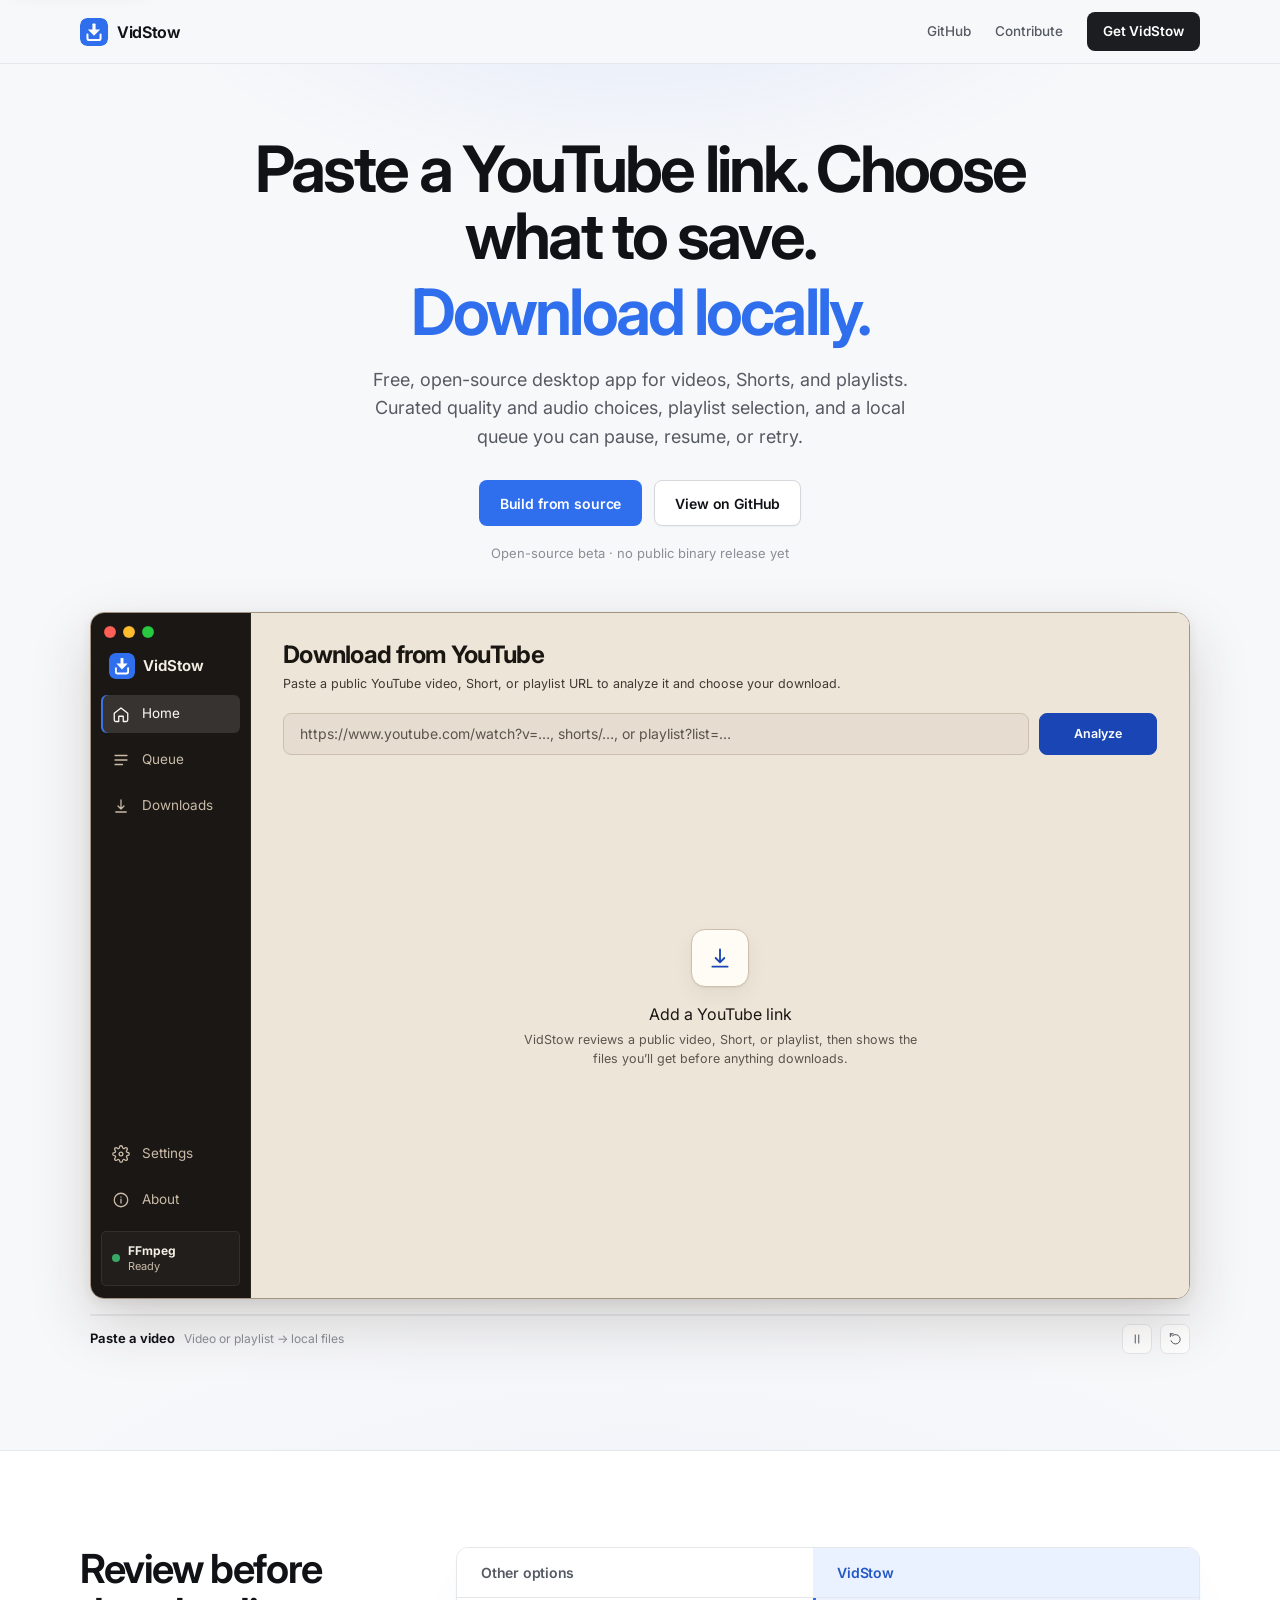
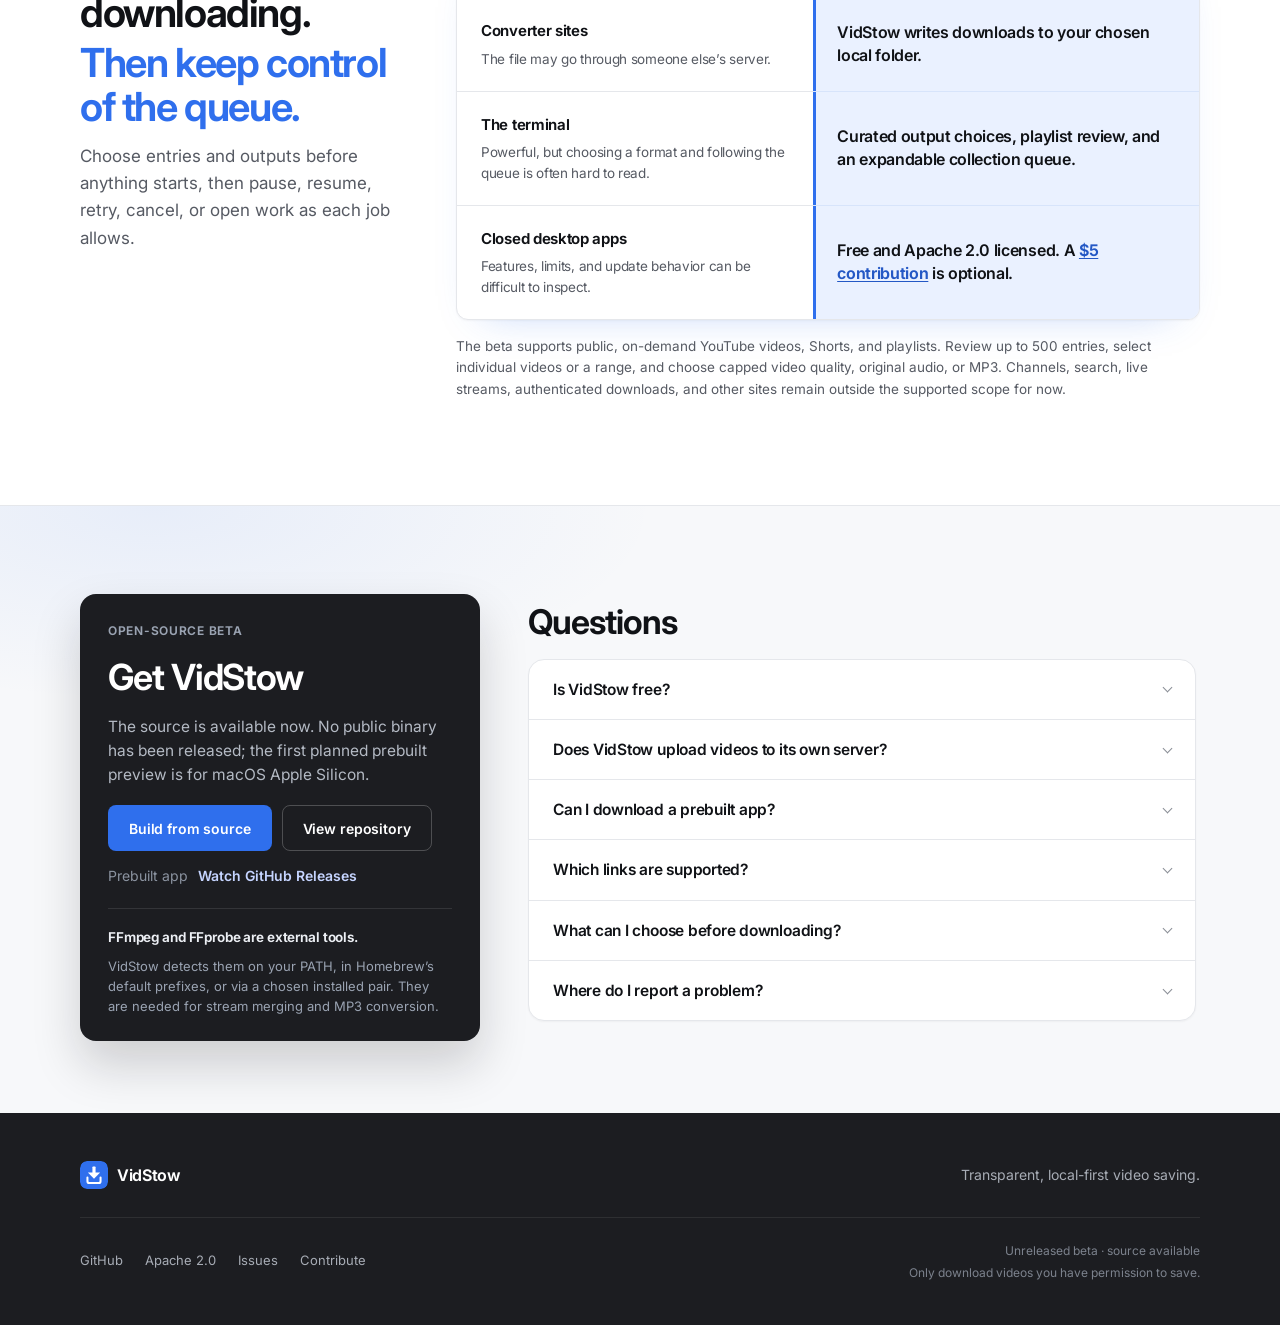
==== index.html @ b2ccb2e2 "Publish the analytics-enabled marketing site. Co-authored-by: Cursor <cursoragent@cursor.com>" ====
<!DOCTYPE html><html lang="en"><head><meta charSet="utf-8"/><meta name="viewport" content="width=device-width, initial-scale=1"/><link rel="stylesheet" href="/_next/static/css/index.CvL66nGC.css" data-rsc-css-href="/_next/static/css/index.CvL66nGC.css" data-precedence="vite-rsc/importer-resources"/><link rel="modulepreload" fetchPriority="low" href="/_next/static/chunks/index-DZHUPZUl.js"/><script src="/_next/static/chunks/rolldown-runtime-C60lm6uB.js" type="module" async=""></script><script src="/_next/static/chunks/framework-BgSIrAUN.js" type="module" async=""></script><link rel="modulepreload" href="/_next/static/chunks/layout-segment-context-B754pUUT.js" crossorigin=""/><link rel="modulepreload" href="/_next/static/chunks/page-Bw0A8w74.js" crossorigin=""/><title>VidStow — Paste a YouTube link. Choose what to save. Download locally.</title><meta name="description" content="Free, open-source desktop app for videos, Shorts, and playlists. Curated quality and audio choices, playlist selection, and a local queue you can pause, resume, or retry."/><meta property="og:title" content="VidStow — Paste a YouTube link. Choose what to save. Download locally."/><meta property="og:description" content="Free, open-source desktop app. Curated quality and audio choices, playlist selection, and a local queue."/><meta property="og:image" content="https://vidstow.github.io/og.png"/><meta property="og:image:width" content="1536"/><meta property="og:image:height" content="1024"/><meta property="og:image:alt" content="VidStow product preview"/><meta name="twitter:card" content="summary_large_image"/><meta name="twitter:title" content="VidStow — Paste a YouTube link. Choose what to save. Download locally."/><meta name="twitter:description" content="Free, open-source desktop app. Curated quality and audio choices, playlist selection, and a local queue."/><meta name="twitter:image" content="https://vidstow.github.io/og.png"/><link rel="shortcut icon" href="/brand-mark.png"/><link rel="icon" href="/brand-mark.svg"/><link rel="apple-touch-icon" href="/apple-touch-icon.png"/><script>Object.assign(((self[Symbol.for("vinext.navigationRuntime")]??={bootstrap:{routeManifest:null},functions:{}}).bootstrap.rsc??={rsc:[]}),{params:{},nav:{"pathname":"/","searchParams":[]}})</script><link rel="modulepreload" href="/_next/static/chunks/index-DZHUPZUl.js" />
</head><body><main id="main-content"><a class="skip-link" href="#main-content">Skip to content</a><nav class="site-nav"><a class="site-brand" href="#top"><svg width="28" height="28" viewBox="0 0 32 32" fill="none" aria-hidden="true"><rect width="32" height="32" rx="8" fill="#2f6fed"></rect><rect x="14.2" y="6.2" width="3.6" height="9.2" rx=".85" fill="#fff"></rect><path d="M16 20.2 9 13h14L16 20.2Z" fill="#fff"></path><path d="M8.5 18.75v4.4A2.1 2.1 0 0 0 10.6 25.25h10.8a2.1 2.1 0 0 0 2.1-2.1v-4.4" stroke="#fff" stroke-width="2.3" stroke-linecap="round"></path></svg><span>VidStow</span></a><div><a href="https://github.com/vidstow/vidstow">GitHub</a><a href="https://github.com/sponsors/tejasa97">Contribute</a><a class="nav-download" href="#get-vidstow">Get VidStow</a></div></nav><section class="hero" id="top"><div class="hero-copy"><h1>Paste a YouTube link. Choose what to save.<em>Download locally.</em></h1><p class="lede">Free, open-source desktop app for videos, Shorts, and playlists. Curated quality and audio choices, playlist selection, and a local queue you can pause, resume, or retry.</p><div class="hero-actions"><a class="button primary" href="https://github.com/vidstow/vidstow#run-locally">Build from source</a><a class="button secondary" href="https://github.com/vidstow/vidstow">View on GitHub</a></div><p class="hero-platforms">Open-source beta · no public binary release yet</p></div><div class="demo-stage"><div class="demo-shell" role="img" aria-label="VidStow video and playlist download workflow"><span class="traffic" aria-hidden="true"><i></i><i></i><i></i></span><div class="demo-app" inert=""><aside class="vs-sidebar"><div class="vs-brand"><span class="vs-brand-mark"><img src="/brand-mark.svg" alt=""/></span><span>VidStow</span></div><nav><ul><li><div class="vs-nav-item is-active"><span class="vs-nav-icon"><svg viewBox="0 0 24 24" aria-hidden="true" fill="none" stroke="currentColor" stroke-width="1.7" stroke-linecap="round" stroke-linejoin="round"><path d="M3 11l9-7 9 7v9a2 2 0 0 1-2 2h-4v-7H9v7H5a2 2 0 0 1-2-2z"></path></svg></span><span class="vs-nav-label">Home</span></div></li><li><div class="vs-nav-item"><span class="vs-nav-icon"><svg viewBox="0 0 24 24" aria-hidden="true" fill="none" stroke="currentColor" stroke-width="1.7" stroke-linecap="round" stroke-linejoin="round"><path d="M4 6h16M4 12h16M4 18h10"></path></svg></span><span class="vs-nav-label">Queue</span></div></li><li><div class="vs-nav-item"><span class="vs-nav-icon"><svg viewBox="0 0 24 24" aria-hidden="true" fill="none" stroke="currentColor" stroke-width="1.7" stroke-linecap="round" stroke-linejoin="round"><path d="M12 4v12m0 0-4-4m4 4 4-4M5 20h14"></path></svg></span><span class="vs-nav-label">Downloads</span></div></li></ul></nav><nav class="vs-utility"><ul><li><div class="vs-nav-item"><span class="vs-nav-icon"><svg viewBox="0 0 24 24" aria-hidden="true" fill="none" stroke="currentColor" stroke-width="1.7" stroke-linecap="round" stroke-linejoin="round"><circle cx="12" cy="12" r="2.5"></circle><path d="M19.4 15a1.7 1.7 0 0 0 .3 1.8l.1.1a2 2 0 1 1-2.8 2.8l-.1-.1a1.7 1.7 0 0 0-1.8-.3 1.7 1.7 0 0 0-1 1.5V21a2 2 0 0 1-4 0v-.1a1.7 1.7 0 0 0-1.1-1.5 1.7 1.7 0 0 0-1.8.3l-.1.1a2 2 0 1 1-2.8-2.8l.1-.1a1.7 1.7 0 0 0 .3-1.8 1.7 1.7 0 0 0-1.5-1H3a2 2 0 0 1 0-4h.1a1.7 1.7 0 0 0 1.5-1.1 1.7 1.7 0 0 0-.3-1.8l-.1-.1a2 2 0 1 1 2.8-2.8l.1.1a1.7 1.7 0 0 0 1.8.3H9a1.7 1.7 0 0 0 1-1.5V3a2 2 0 0 1 4 0v.1a1.7 1.7 0 0 0 1 1.5 1.7 1.7 0 0 0 1.8-.3l.1-.1a2 2 0 1 1 2.8 2.8l-.1.1a1.7 1.7 0 0 0-.3 1.8V9a1.7 1.7 0 0 0 1.5 1H21a2 2 0 0 1 0 4h-.1a1.7 1.7 0 0 0-1.5 1z"></path></svg></span><span class="vs-nav-label">Settings</span></div></li><li><div class="vs-nav-item"><span class="vs-nav-icon"><svg viewBox="0 0 24 24" aria-hidden="true" fill="none" stroke="currentColor" stroke-width="1.7" stroke-linecap="round" stroke-linejoin="round"><circle cx="12" cy="12" r="9"></circle><path d="M12 11v5M12 8h.01"></path></svg></span><span class="vs-nav-label">About</span></div></li></ul></nav><div class="vs-ffmpeg"><i></i><div><strong>FFmpeg</strong><span>Ready</span></div></div></aside><main class="demo-main"><div class="vs-screen is-visible" aria-hidden="false"><section class="vs-home-page"><header class="vs-page-header"><h1>Download from YouTube</h1><p>Paste a public YouTube video, Short, or playlist URL to analyze it and choose your download.</p></header><div class="vs-analyze-bar"><div class="vs-input">https://www.youtube.com/watch?v=…, shorts/…, or playlist?list=…<span class="vs-caret"></span></div><div class="vs-primary">Analyze</div></div><section class="vs-welcome"><div><svg viewBox="0 0 24 24" aria-hidden="true" fill="none" stroke="currentColor" stroke-width="1.7" stroke-linecap="round" stroke-linejoin="round"><path d="M12 4v12m0 0-4-4m4 4 4-4M5 20h14"></path></svg></div><h2>Add a YouTube link</h2><p>VidStow reviews a public video, Short, or playlist, then shows the files you’ll get before anything downloads.</p></section></section></div><div class="vs-screen" aria-hidden="true"><section class="vs-home-page vs-fill"><header class="vs-page-header"><h1>Download from YouTube</h1></header><div class="vs-analyze-bar"><div class="vs-input has-value">https://www.youtube.com/watch?v=aqz-KE-bpKQ<span class="vs-caret"></span></div><div class="vs-primary">Analyze</div></div><section class="vs-workspace vs-workspace-video"><header class="vs-identity"><div class="vs-identity-thumb-wrap"><img class="vs-identity-thumb" src="/demo-big-buck-bunny.jpg" alt=""/><span>10:34</span></div><div class="vs-identity-copy"><strong>Big Buck Bunny 60fps 4K - Official Blender Foundation Short Film</strong><span>Blender</span><small>10:34</small></div><div class="vs-policy"><h2>Choose Download</h2><div class="vs-segment"><b>Video</b><span>Audio</span></div></div></header><div class="vs-plan-list"><div class="vs-plan-row selected"><i></i><div><strong>Best available <em>Recommended</em></strong><small>MP4 · H.264</small></div><span>~180 MB</span></div><div class="vs-plan-row"><i></i><div><strong>Up to 1080p</strong><small>MP4 · H.264</small></div><span>~85 MB</span></div></div><footer class="vs-save-bar"><div class="vs-destination"><span>Save to</span><strong>/Users/Shared/VidStow</strong><small>Best available · MP4 · ~180 MB</small></div><button class="vs-secondary">Change…</button><button class="vs-primary vs-add">Add to Queue</button></footer></section></section></div><div class="vs-screen" aria-hidden="true"><section class="vs-home-page vs-fill"><header class="vs-page-header"><h1>Download from YouTube</h1></header><div class="vs-analyze-bar"><div class="vs-input has-value">https://www.youtube.com/playlist?list=NASA-mission-highlights<span class="vs-caret"></span></div><div class="vs-primary">Analyze</div></div><section class="vs-workspace"><header class="vs-identity"><img class="vs-identity-thumb" src="/demo-nasa-artemis.jpg" alt=""/><div class="vs-identity-copy"><strong>NASA Mission Highlights</strong><span><b>Playlist</b> · NASA · <!-- -->2<!-- --> videos</span><small>2<!-- --> of <!-- -->2<!-- --> selected</small></div><div class="vs-policy"><h2>Format</h2><p class="vs-policy-note">Every selected video uses this format.</p><div class="vs-segment"><b>Video</b><span>Audio</span></div><div class="vs-select">Up to 1080p <span>⌄</span></div></div></header><div class="vs-toolbar"><div class="vs-check-label"><i class="vs-check checked">✓</i>All available</div><button>Clear</button><div class="vs-range"><span>Range</span><i>1</i><span>–</span><i>2</i><button>Apply</button></div><div class="vs-search">Search playlist…</div></div><div class="vs-entry-list"><article class="vs-entry selected"><i class="vs-check checked">✓</i><span class="vs-number">1</span><img src="/demo-nasa-artemis.jpg" alt=""/><strong>Artemis I: Launch to Splashdown Highlights</strong><span class="vs-meta">2:03</span></article><article class="vs-entry selected"><i class="vs-check checked">✓</i><span class="vs-number">2</span><img src="/demo-nasa-webb.jpg" alt=""/><strong>First Images from the James Webb Space Telescope</strong><span class="vs-meta">3:21</span></article></div><footer class="vs-save-bar"><div class="vs-destination"><span>Save to</span><strong>/Users/Shared/VidStow</strong><small>Playlist folder · NASA Mission Highlights</small></div><button class="vs-secondary">Change…</button><button class="vs-primary vs-add">Add <!-- -->2<!-- --> Videos to Queue</button></footer></section></section></div><div class="vs-screen" aria-hidden="true"><section class="vs-queue-page"><header class="vs-queue-header"><div><h1>Queue</h1><p>2 jobs · 2 running</p></div><div class="vs-header-actions"><button>Pause All</button><button disabled="">Clear Completed</button></div></header><div class="vs-occupancy"><strong>2 of 2 active slots</strong><i></i><span>0 waiting</span><i></i><span>0 paused</span><i></i><span>2<!-- --> of 3 processing</span></div><section class="vs-job-section"><h2>Active &amp; queued <span>2</span></h2><div class="vs-job-list"><section class="vs-collection"><div class="vs-parent-row"><button class="vs-toggle">▾</button><img src="/demo-nasa-artemis.jpg" alt=""/><div class="vs-collection-identity"><h3>NASA Mission Highlights</h3><p>NASA · Up to 1080p · 2 videos</p><div class="vs-collection-progress"><div class="vs-track"><span style="width:7%"></span></div><span>7%</span></div></div><div class="vs-collection-actions"><button>Pause</button><button>Cancel</button></div></div><div class="vs-children"><article class="vs-job-row"><img class="vs-job-thumbnail" src="/demo-nasa-artemis.jpg" alt=""/><div class="vs-job-content"><div class="vs-job-topline"><div class="vs-title-block"><h3>Artemis I: Launch to Splashdown Highlights</h3><p>Up to 1080p · MP4</p></div><span class="vs-badge info"><i></i>Downloading</span><div class="vs-job-actions"><button>Pause</button><button>Cancel</button></div></div><div class="vs-job-progress"><div class="vs-track"><span style="width:8%"></span></div><span>8<!-- -->%</span><span>6.8 MB/s · ETA 14s</span></div></div></article><article class="vs-job-row"><img class="vs-job-thumbnail" src="/demo-nasa-webb.jpg" alt=""/><div class="vs-job-content"><div class="vs-job-topline"><div class="vs-title-block"><h3>First Images from the James Webb Space Telescope</h3><p>Up to 1080p · MP4</p></div><span class="vs-badge info"><i></i>Downloading</span><div class="vs-job-actions"><button>Pause</button><button>Cancel</button></div></div><div class="vs-job-progress"><div class="vs-track"><span style="width:5%"></span></div><span>5<!-- -->%</span><span>6.8 MB/s · ETA 14s</span></div></div></article></div></section></div></section><footer class="vs-queue-footer">Jobs are saved automatically.</footer></section></div></main></div></div><div class="demo-controls"><div class="demo-progress" aria-hidden="true"><span style="width:0%"></span></div><p><span>Paste a video</span><small>Video or playlist → local files</small></p><button type="button" aria-label="Pause demo"><svg viewBox="0 0 24 24" aria-hidden="true" fill="none" stroke="currentColor" stroke-width="1.7" stroke-linecap="round" stroke-linejoin="round"><path d="M9 5v14M15 5v14"></path></svg></button><button type="button" aria-label="Replay demo"><svg viewBox="0 0 24 24" aria-hidden="true" fill="none" stroke="currentColor" stroke-width="1.7" stroke-linecap="round" stroke-linejoin="round"><path d="M4 8V3m0 0h5M4 3l3.5 3.5A8 8 0 1 1 5.2 15"></path></svg></button></div></div></section><section class="why" aria-label="Why VidStow"><div class="why-inner"><div class="why-intro"><h2>Review before downloading.<em>Then keep control of the queue.</em></h2><p>Choose entries and outputs before anything starts, then pause, resume, retry, cancel, or open work as each job allows.</p></div><div class="why-panel"><table class="why-table"><caption class="sr-only">How VidStow compares with converter sites, the terminal, and closed desktop apps</caption><thead><tr><th scope="col">Other options</th><th scope="col">VidStow</th></tr></thead><tbody><tr><th scope="row">Converter sites<small>The file may go through someone else’s server.</small></th><td>VidStow writes downloads to your chosen local folder.</td></tr><tr><th scope="row">The terminal<small>Powerful, but choosing a format and following the queue is often hard to read.</small></th><td>Curated output choices, playlist review, and an expandable collection queue.</td></tr><tr><th scope="row">Closed desktop apps<small>Features, limits, and update behavior can be difficult to inspect.</small></th><td>Free and Apache 2.0 licensed. A <a href="https://github.com/sponsors/tejasa97">$5 contribution</a> is optional.</td></tr></tbody></table><p class="why-note">The beta supports public, on-demand YouTube videos, Shorts, and playlists. Review up to 500 entries, select individual videos or a range, and choose capped video quality, original audio, or MP3. Channels, search, live streams, authenticated downloads, and other sites remain outside the supported scope for now.</p></div></div></section><section class="info-section" aria-label="Get VidStow and frequently asked questions"><div class="info-inner"><aside class="get-panel" id="get-vidstow"><p class="get-kicker">Open-source beta</p><h2>Get VidStow</h2><p class="download-lede">The source is available now. No public binary has been released; the first planned prebuilt preview is for macOS Apple Silicon.</p><div class="download-cta"><div class="download-actions"><a class="button primary" href="https://github.com/vidstow/vidstow#run-locally">Build from source</a><a class="button secondary" href="https://github.com/vidstow/vidstow">View repository</a></div><p class="download-also"><span>Prebuilt app</span><a href="https://github.com/vidstow/vidstow/releases">Watch GitHub Releases</a></p></div><p class="ffmpeg-note"><strong>FFmpeg and FFprobe are external tools.</strong> VidStow detects them on your PATH, in Homebrew’s default prefixes, or via a chosen installed pair. They are needed for stream merging and MP3 conversion.</p></aside><section class="faq"><h2>Questions</h2><div class="faq-list"><details><summary>Is VidStow free?</summary><p>Yes. The full app is free and Apache 2.0 licensed. An optional<!-- --> <a href="https://github.com/sponsors/tejasa97">$5 contribution</a> supports signing, testing, and continued development; it does not unlock features.</p></details><details><summary>Does VidStow upload videos to its own server?</summary><p>No. There is no VidStow conversion or storage service. The desktop app works locally while contacting the services needed for the download.</p></details><details><summary>Can I download a prebuilt app?</summary><p>Not yet. There is no public VidStow release today. You can <a href="https://github.com/vidstow/vidstow#run-locally">build the beta from source</a> or watch <a href="https://github.com/vidstow/vidstow/releases">GitHub Releases</a>; the first planned package targets macOS Apple Silicon.</p></details><details><summary>Which links are supported?</summary><p>The beta supports public, on-demand YouTube video, Short, and playlist URLs. For now, it does not expose channels, search, live streams, authenticated media, or other sites.</p></details><details><summary>What can I choose before downloading?</summary><p>For one video or Short, VidStow shows the available curated video and audio outputs. For a playlist, you can select available entries, apply a position range, search the list, and choose a shared video-quality cap or audio policy before adding the collection.</p></details><details><summary>Where do I report a problem?</summary><p>Use <a href="https://github.com/vidstow/vidstow/issues">GitHub Issues</a> and include the privacy-safe diagnostics from VidStow Settings when relevant.</p></details></div></section></div></section><footer><div class="footer-top"><a class="site-brand" href="#top"><svg width="28" height="28" viewBox="0 0 32 32" fill="none" aria-hidden="true"><rect width="32" height="32" rx="8" fill="#2f6fed"></rect><rect x="14.2" y="6.2" width="3.6" height="9.2" rx=".85" fill="#fff"></rect><path d="M16 20.2 9 13h14L16 20.2Z" fill="#fff"></path><path d="M8.5 18.75v4.4A2.1 2.1 0 0 0 10.6 25.25h10.8a2.1 2.1 0 0 0 2.1-2.1v-4.4" stroke="#fff" stroke-width="2.3" stroke-linecap="round"></path></svg><span>VidStow</span></a><p>Transparent, local-first video saving.</p></div><div class="footer-bottom"><nav><a href="https://github.com/vidstow/vidstow">GitHub</a><a href="https://github.com/vidstow/vidstow/blob/main/LICENSE">Apache 2.0</a><a href="https://github.com/vidstow/vidstow/issues">Issues</a><a href="https://github.com/sponsors/tejasa97">Contribute</a></nav><div class="footer-meta"><span class="footer-status">Unreleased beta · source available</span><p class="footer-note">Only download videos you have permission to save.</p></div></div></footer></main><script type="module" src="https://static.cloudflareinsights.com/beacon.min.js" data-cf-beacon="{&quot;token&quot;:&quot;eeed72c71acc4dbf9d6d6ca7156ed54f&quot;}"></script><script type="module" src="/_next/static/chunks/index-DZHUPZUl.js" id="_R_" async=""></script><script>((self[Symbol.for("vinext.navigationRuntime")]??={bootstrap:{routeManifest:null},functions:{}}).bootstrap.rsc??={rsc:[]}).rsc.push("2:I[\"8c0f216c4604\",[],\"Children\",1]\n")</script><script>((self[Symbol.for("vinext.navigationRuntime")]??={bootstrap:{routeManifest:null},functions:{}}).bootstrap.rsc??={rsc:[]}).rsc.push("3:I[\"593f344dc510\",[],\"GlobalErrorBoundary\",1]\n")</script><script>((self[Symbol.for("vinext.navigationRuntime")]??={bootstrap:{routeManifest:null},functions:{}}).bootstrap.rsc??={rsc:[]}).rsc.push("4:I[\"0b874ad30386\",[],\"default\",1]\n")</script><script>((self[Symbol.for("vinext.navigationRuntime")]??={bootstrap:{routeManifest:null},functions:{}}).bootstrap.rsc??={rsc:[]}).rsc.push("5:I[\"593f344dc510\",[],\"ErrorBoundary\",1]\n")</script><script>((self[Symbol.for("vinext.navigationRuntime")]??={bootstrap:{routeManifest:null},functions:{}}).bootstrap.rsc??={rsc:[]}).rsc.push("6:I[\"15c18cfaeeff\",[],\"LayoutSegmentProvider\",1]\n")</script><script>((self[Symbol.for("vinext.navigationRuntime")]??={bootstrap:{routeManifest:null},functions:{}}).bootstrap.rsc??={rsc:[]}).rsc.push("7:I[\"8c0f216c4604\",[],\"Slot\",1]\n")</script><script>((self[Symbol.for("vinext.navigationRuntime")]??={bootstrap:{routeManifest:null},functions:{}}).bootstrap.rsc??={rsc:[]}).rsc.push("8:I[\"9276801271d6\",[],\"AppRouterScrollTarget\",1]\n")</script><script>((self[Symbol.for("vinext.navigationRuntime")]??={bootstrap:{routeManifest:null},functions:{}}).bootstrap.rsc??={rsc:[]}).rsc.push("9:I[\"593f344dc510\",[],\"RedirectBoundary\",1]\n")</script><script>((self[Symbol.for("vinext.navigationRuntime")]??={bootstrap:{routeManifest:null},functions:{}}).bootstrap.rsc??={rsc:[]}).rsc.push(":HL[\"/_next/static/css/index.CvL66nGC.css\",\"style\"     ]\n")</script><script>((self[Symbol.for("vinext.navigationRuntime")]??={bootstrap:{routeManifest:null},functions:{}}).bootstrap.rsc??={rsc:[]}).rsc.push("0:{\"__route\":\"route:/\",\"__interceptionContext\":null,\"__layoutIds\":[\"layout:/\"],\"__rootLayout\":\"/\",\"__sourcePage\":\"/page\",\"page:/\":\"$L1\",\"layout:/\":[[[[\"$\",\"link\",\"css:/_next/static/css/index.CvL66nGC.css\",{\"rel\":\"stylesheet\",\"precedence\":\"vite-rsc/importer-resources\",\"href\":\"/_next/static/css/index.CvL66nGC.css\",\"data-rsc-css-href\":\"/_next/static/css/index.CvL66nGC.css\"}],\"$undefined\"],[\"$\",\"html\",null,{\"lang\":\"en\",\"children\":[\"$\",\"body\",null,{\"children\":[[\"$\",\"$L2\",null,{}],[\"$\",\"script\",null,{\"type\":\"module\",\"src\":\"https://static.cloudflareinsights.com/beacon.min.js\",\"data-cf-beacon\":\"{\\\"token\\\":\\\"eeed72c71acc4dbf9d6d6ca7156ed54f\\\"}\"}]]}]}]],null],\"route:/\":[[[\"$\",\"meta\",null,{\"charSet\":\"utf-8\"}],[[\"$\",\"title\",\"0\",{\"children\":\"VidStow — Paste a YouTube link. Choose what to save. Download locally.\"}],[\"$\",\"meta\",\"1\",{\"name\":\"description\",\"content\":\"Free, open-source desktop app for videos, Shorts, and playlists. Curated quality and audio choices, playlist selection, and a local queue you can pause, resume, or retry.\"}],[\"$\",\"meta\",\"2\",{\"property\":\"og:title\",\"content\":\"VidStow — Paste a YouTube link. Choose what to save. Download locally.\"}],[\"$\",\"meta\",\"3\",{\"property\":\"og:description\",\"content\":\"Free, open-source desktop app. Curated quality and audio choices, playlist selection, and a local queue.\"}],[\"$\",\"meta\",\"4\",{\"property\":\"og:image\",\"content\":\"https://vidstow.github.io/og.png\"}],[\"$\",\"meta\",\"5\",{\"property\":\"og:image:width\",\"content\":\"1536\"}],[\"$\",\"meta\",\"6\",{\"property\":\"og:image:height\",\"content\":\"1024\"}],[\"$\",\"meta\",\"7\",{\"property\":\"og:image:alt\",\"content\":\"VidStow product preview\"}],[\"$\",\"meta\",\"8\",{\"name\":\"twitter:card\",\"content\":\"summary_large_image\"}],[\"$\",\"meta\",\"9\",{\"name\":\"twitter:title\",\"content\":\"VidStow — Paste a YouTube link. Choose what to save. Download locally.\"}],[\"$\",\"meta\",\"10\",{\"name\":\"twitter:description\",\"content\":\"Free, open-source desktop app. Curated quality and audio choices, playlist selection, and a local queue.\"}],[\"$\",\"meta\",\"11\",{\"name\":\"twitter:image\",\"content\":\"https://vidstow.github.io/og.png\"}],[\"$\",\"link\",\"12\",{\"rel\":\"shortcut icon\",\"href\":\"/brand-mark.png\"}],[\"$\",\"link\",\"13\",{\"rel\":\"icon\",\"href\":\"/brand-mark.svg\"}],[\"$\",\"link\",\"14\",{\"rel\":\"apple-touch-icon\",\"href\":\"/apple-touch-icon.png\"}]],[[\"$\",\"meta\",\"0\",{\"name\":\"viewport\",\"content\":\"width=device-width, initial-scale=1\"}]]],[\"$\",\"$L3\",null,{\"fallback\":\"$4\",\"children\":[\"$\",\"$L5\",null,{\"fallback\":\"$4\",\"children\":[\"$\",\"$L6\",null,{\"providerId\":\"layout:/\",\"segmentMap\":{\"children\":[]},\"children\":[\"$\",\"$L7\",null,{\"id\":\"layout:/\",\"parallelSlots\":\"$undefined\",\"children\":[\"$\",\"$L8\",null,{\"children\":[\"$\",\"$L9\",null,{\"children\":[[\"$\",\"$L6\",null,{\"providerId\":\"page:/\",\"segmentMap\":{\"children\":[\"__PAGE__\"]},\"children\":[\"$\",\"$L7\",null,{\"id\":\"page:/\"}]}],null]}]}]}]}]}]}],null,null],\"__layoutFlags\":{\"layout:/\":\"s\"},\"__artifactCompatibility\":{\"schemaVersion\":1,\"graphVersion\":\"app-route-graph:1177fd80f83fa7b0\",\"deploymentVersion\":\"0ab1349c-3227-45a0-b9f2-fe1692647b29\",\"appElementsSchemaVersion\":1,\"rscPayloadSchemaVersion\":1,\"rootBoundaryId\":\"/\",\"renderEpoch\":null},\"__renderObservation\":{\"schemaVersion\":1,\"output\":{\"kind\":\"app-rsc\",\"mountedSlotsFingerprint\":null,\"renderEpoch\":null,\"rootBoundaryId\":\"/\",\"routeId\":\"route:/\"},\"completeness\":\"partial\",\"boundaryOutcome\":{\"kind\":\"unknown\"},\"requestApis\":[{\"kind\":\"connection\",\"status\":\"unknown\"},{\"kind\":\"cookies\",\"status\":\"unknown\"},{\"kind\":\"draftMode\",\"status\":\"unknown\"},{\"kind\":\"headers\",\"status\":\"unknown\"},{\"kind\":\"params\",\"status\":\"unknown\"},{\"kind\":\"searchParams\",\"status\":\"unknown\"}],\"dynamicFetches\":[],\"cacheTags\":[\"/\",\"_N_T_/\",\"_N_T_/index\",\"_N_T_/layout\",\"_N_T_/page\"],\"pathTags\":[\"/\"],\"cacheability\":\"unknown\",\"downgrade\":{\"target\":\"freshRender\",\"reasons\":[{\"code\":\"CP_DOWNGRADE_CACHEABILITY_UNKNOWN\",\"target\":\"freshRender\"},{\"code\":\"CP_DOWNGRADE_INCOMPLETE_OBSERVATION\",\"completeness\":\"partial\",\"target\":\"freshRender\"},{\"code\":\"CP_DOWNGRADE_UNKNOWN_REQUEST_API\",\"requestApi\":\"connection\",\"target\":\"freshRender\"},{\"code\":\"CP_DOWNGRADE_UNKNOWN_REQUEST_API\",\"requestApi\":\"cookies\",\"target\":\"freshRender\"},{\"code\":\"CP_DOWNGRADE_UNKNOWN_REQUEST_API\",\"requestApi\":\"draftMode\",\"target\":\"freshRender\"},{\"code\":\"CP_DOWNGRADE_UNKNOWN_REQUEST_API\",\"requestApi\":\"headers\",\"target\":\"freshRender\"},{\"code\":\"CP_DOWNGRADE_UNKNOWN_REQUEST_API\",\"requestApi\":\"params\",\"target\":\"freshRender\"},{\"code\":\"CP_DOWNGRADE_UNKNOWN_REQUEST_API\",\"requestApi\":\"searchParams\",\"target\":\"freshRender\"}],\"fallback\":{\"kind\":\"breakerFallback\",\"code\":\"CP_PRIVATE_DYNAMIC_DOWNGRADE\",\"mode\":\"renderFresh\",\"scope\":\"affectedOutput\",\"fields\":{\"reasonCodes\":[\"CP_DOWNGRADE_CACHEABILITY_UNKNOWN\",\"CP_DOWNGRADE_INCOMPLETE_OBSERVATION\",\"CP_DOWNGRADE_UNKNOWN_REQUEST_API\",\"CP_DOWNGRADE_UNKNOWN_REQUEST_API\",\"CP_DOWNGRADE_UNKNOWN_REQUEST_API\",\"CP_DOWNGRADE_UNKNOWN_REQUEST_API\",\"CP_DOWNGRADE_UNKNOWN_REQUEST_API\",\"CP_DOWNGRADE_UNKNOWN_REQUEST_API\"],\"target\":\"freshRender\"}},\"isPublicCacheCandidate\":false}}}\n")</script><script>((self[Symbol.for("vinext.navigationRuntime")]??={bootstrap:{routeManifest:null},functions:{}}).bootstrap.rsc??={rsc:[]}).rsc.push("a:I[\"6efdf509a785\",[],\"default\",1]\n")</script><script>((self[Symbol.for("vinext.navigationRuntime")]??={bootstrap:{routeManifest:null},functions:{}}).bootstrap.rsc??={rsc:[]}).rsc.push("1:[\"$\",\"$La\",null,{\"params\":\"$@b\",\"searchParams\":\"$@c\"}]\n")</script><script>((self[Symbol.for("vinext.navigationRuntime")]??={bootstrap:{routeManifest:null},functions:{}}).bootstrap.rsc??={rsc:[]}).rsc.push("b:{}\n")</script><script>((self[Symbol.for("vinext.navigationRuntime")]??={bootstrap:{routeManifest:null},functions:{}}).bootstrap.rsc??={rsc:[]}).rsc.push("c:{}\n")</script><script>Object.assign(((self[Symbol.for("vinext.navigationRuntime")]??={bootstrap:{routeManifest:null},functions:{}}).bootstrap.rsc??={rsc:[]}),{"initialCacheKind":"dynamic"});((self[Symbol.for("vinext.navigationRuntime")]??={bootstrap:{routeManifest:null},functions:{}}).bootstrap.rsc??={rsc:[]}).done=true</script></body></html>
---- _next/static/css/index.CvL66nGC.css ----
@import "https://fonts.googleapis.com/css2?family=Inter:wght@400..800&display=swap";@layer theme{:root,:host{--font-sans:ui-sans-serif, system-ui, sans-serif, "Apple Color Emoji", "Segoe UI Emoji", "Segoe UI Symbol", "Noto Color Emoji";--font-mono:ui-monospace, SFMono-Regular, Menlo, Monaco, Consolas, "Liberation Mono", "Courier New", monospace;--spacing:.25rem;--default-font-family:var(--font-sans);--default-mono-font-family:var(--font-mono)}}@layer base{*,:after,:before{box-sizing:border-box;border:0 solid;margin:0;padding:0}::backdrop{box-sizing:border-box;border:0 solid;margin:0;padding:0}::file-selector-button{box-sizing:border-box;border:0 solid;margin:0;padding:0}html,:host{-webkit-text-size-adjust:100%;tab-size:4;line-height:1.5;font-family:var(--default-font-family,ui-sans-serif, system-ui, sans-serif, "Apple Color Emoji", "Segoe UI Emoji", "Segoe UI Symbol", "Noto Color Emoji");font-feature-settings:var(--default-font-feature-settings,normal);font-variation-settings:var(--default-font-variation-settings,normal);-webkit-tap-highlight-color:transparent}hr{height:0;color:inherit;border-top-width:1px}abbr:where([title]){-webkit-text-decoration:underline dotted;text-decoration:underline dotted}h1,h2,h3,h4,h5,h6{font-size:inherit;font-weight:inherit}a{color:inherit;-webkit-text-decoration:inherit;-webkit-text-decoration:inherit;-webkit-text-decoration:inherit;-webkit-text-decoration:inherit;text-decoration:inherit}b,strong{font-weight:bolder}code,kbd,samp,pre{font-family:var(--default-mono-font-family,ui-monospace, SFMono-Regular, Menlo, Monaco, Consolas, "Liberation Mono", "Courier New", monospace);font-feature-settings:var(--default-mono-font-feature-settings,normal);font-variation-settings:var(--default-mono-font-variation-settings,normal);font-size:1em}small{font-size:80%}sub,sup{vertical-align:baseline;font-size:75%;line-height:0;position:relative}sub{bottom:-.25em}sup{top:-.5em}table{text-indent:0;border-color:inherit;border-collapse:collapse}:-moz-focusring{outline:auto}progress{vertical-align:baseline}summary{display:list-item}ol,ul,menu{list-style:none}img,svg,video,canvas,audio,iframe,embed,object{vertical-align:middle;display:block}img,video{max-width:100%;height:auto}button,input,select,optgroup,textarea{font:inherit;font-feature-settings:inherit;font-variation-settings:inherit;letter-spacing:inherit;color:inherit;opacity:1;background-color:#0000;border-radius:0}::file-selector-button{font:inherit;font-feature-settings:inherit;font-variation-settings:inherit;letter-spacing:inherit;color:inherit;opacity:1;background-color:#0000;border-radius:0}:where(select:is([multiple],[size])) optgroup{font-weight:bolder}:where(select:is([multiple],[size])) optgroup option{padding-inline-start:20px}::file-selector-button{margin-inline-end:4px}::placeholder{opacity:1}@supports (not ((-webkit-appearance:-apple-pay-button))) or (contain-intrinsic-size:1px){::placeholder{color:currentColor}@supports (color:color-mix(in lab, red, red)){::placeholder{color:color-mix(in oklab, currentcolor 50%, transparent)}}}textarea{resize:vertical}::-webkit-search-decoration{-webkit-appearance:none}::-webkit-date-and-time-value{min-height:1lh;text-align:inherit}::-webkit-datetime-edit{display:inline-flex}::-webkit-datetime-edit-fields-wrapper{padding:0}::-webkit-datetime-edit{padding-block:0}::-webkit-datetime-edit-year-field{padding-block:0}::-webkit-datetime-edit-month-field{padding-block:0}::-webkit-datetime-edit-day-field{padding-block:0}::-webkit-datetime-edit-hour-field{padding-block:0}::-webkit-datetime-edit-minute-field{padding-block:0}::-webkit-datetime-edit-second-field{padding-block:0}::-webkit-datetime-edit-millisecond-field{padding-block:0}::-webkit-datetime-edit-meridiem-field{padding-block:0}::-webkit-calendar-picker-indicator{line-height:1}:-moz-ui-invalid{box-shadow:none}button,input:where([type=button],[type=reset],[type=submit]){-webkit-appearance:button;appearance:button}::file-selector-button{-webkit-appearance:button;appearance:button}::-webkit-inner-spin-button{height:auto}::-webkit-outer-spin-button{height:auto}[hidden]:where(:not([hidden=until-found])){display:none!important}}@layer components;@layer utilities{.sr-only{clip-path:inset(50%);white-space:nowrap;border-width:0;width:1px;height:1px;margin:-1px;padding:0;position:absolute;overflow:hidden}.static{position:static}.start{inset-inline-start:var(--spacing)}.table{display:table}.rounded{border-radius:.25rem}}:root{--ink:#101216;--muted:#565a63;--quiet:#8a8e96;--line:#e5e7eb;--line-strong:#d6d7db;--line-subtle:#eceef1;--page:#f7f8fa;--surface:#fff;--surface-2:#f2f3f6;--paper:#f6f7f9;--accent:#2f6fed;--accent-hover:#2458c5;--accent-soft:#eaf1ff;--accent-soft-strong:#dce8ff;--dark:#1c1d21;--dark-2:#141518;--green:#1e8e4c;--danger:#d6453d;--warning:#b07607;--blue:#2f6fed;--blue-dark:#2458c5;--blue-soft:#eaf1ff;--sidebar:#1c1d21;--font-sans:"Inter", -apple-system, BlinkMacSystemFont, "Segoe UI", system-ui, sans-serif}*{box-sizing:border-box}html{scroll-behavior:smooth}body{background:var(--page);color:var(--ink);font-family:var(--font-sans);-webkit-font-smoothing:antialiased;text-rendering:optimizelegibility;margin:0}a{color:inherit;text-decoration:none}button{font:inherit}main{overflow:clip}::selection{background:var(--accent-soft-strong)}:focus-visible{outline:2px solid var(--accent);outline-offset:2px}.skip-link{z-index:1000;color:#111;background:#fff;border-radius:8px;padding:9px 12px;position:fixed;top:10px;left:12px;transform:translateY(-160%);box-shadow:0 4px 20px #10121629}.skip-link:focus{transform:none}.sr-only{clip:rect(0, 0, 0, 0);white-space:nowrap;border:0;width:1px;height:1px;margin:-1px;padding:0;position:absolute;overflow:hidden}.button{letter-spacing:-.01em;border:1px solid #0000;border-radius:8px;justify-content:center;align-items:center;gap:8px;min-height:46px;padding:0 20px;font-size:14px;font-weight:600;transition:background .15s,border-color .15s,color .15s,box-shadow .15s,transform 80ms;display:inline-flex}.button:active{transform:translateY(1px)}.button.primary{background:var(--accent);color:#fff}.button.primary:hover{background:var(--accent-hover);box-shadow:0 6px 18px #2f6fed47}.button.secondary{background:var(--surface);color:var(--ink);border-color:var(--line-strong);box-shadow:0 1px 2px #1012160a}.button.secondary:hover{border-color:var(--quiet);box-shadow:0 2px 8px #10121614}.site-nav{z-index:50;-webkit-backdrop-filter:blur(12px);border-bottom:1px solid var(--line);background:#f7f8fad6;justify-content:space-between;align-items:center;height:64px;padding:0 max(24px,50vw - 560px);display:flex;position:sticky;top:0}.site-nav>div{color:var(--muted);align-items:center;gap:24px;font-size:13.5px;font-weight:500;display:flex}.site-nav>div>a:not(.nav-download):hover{color:var(--ink)}.site-brand{letter-spacing:-.02em;align-items:center;gap:9px;font-size:16px;font-weight:650;display:flex}.site-brand svg{border-radius:7px;flex-shrink:0;display:block}.nav-download{background:var(--dark);color:#fff;border-radius:8px;padding:9px 16px;font-weight:600;transition:background .15s}.nav-download:hover{background:var(--dark-2)}.hero{text-align:center;padding:72px 24px 96px;position:relative}.hero:before{content:"";z-index:-1;pointer-events:none;background:radial-gradient(720px 360px at 50% -120px,#2f6fed1a,#0000 70%),radial-gradient(1000px 520px at 50% 115%,#2f6fed0d,#0000 72%);position:absolute;inset:0}.hero-copy{max-width:780px;margin:0 auto 48px}h1{letter-spacing:-.045em;margin:0;font-size:clamp(40px,6vw,64px);font-weight:650;line-height:1.04}h1 em{color:var(--accent);margin-top:10px;font-style:normal;display:block}.lede{max-width:560px;color:var(--muted);margin:20px auto 0;font-size:18px;line-height:1.6}.hero-actions{flex-wrap:wrap;justify-content:center;gap:12px;margin-top:28px;display:flex}.hero-platforms{color:var(--quiet);margin:18px 0 0;font-size:13px}.demo-stage{max-width:1100px;margin:auto}.demo-shell{aspect-ratio:1.6;--vs-bg:#ede6d8;--vs-base:#fffbf5;--vs-raised:#fffbf5;--vs-sunken:#e6ddd0;--vs-subtle:#f4eee4;--vs-sidebar:#1a1714;--vs-hover:#e8dfd1;--vs-active:#ddd3c4;--vs-border:#cdbfae;--vs-border-subtle:#e2d8c9;--vs-border-strong:#a39482;--vs-ink:#1a1612;--vs-secondary:#3f3933;--vs-muted:#5c544c;--vs-blue:#2157d6;--vs-blue-dark:#1a46b5;--vs-blue-soft:#2157d61f;--vs-green:#1b7a42;color:var(--vs-ink);text-align:left;background:#ede6d8;border:1px solid #a39482;border-radius:14px;font-family:Inter,SF Pro Text,-apple-system,BlinkMacSystemFont,Segoe UI,system-ui,sans-serif;font-size:14px;line-height:1.45;position:relative;overflow:hidden;box-shadow:0 24px 60px #3024142e,0 4px 12px #30241414}.traffic{z-index:10;gap:7px;display:flex;position:absolute;top:13px;left:13px}.traffic i{background:#ff5f57;border-radius:50%;width:12px;height:12px;box-shadow:inset 0 0 0 .5px #00000029}.traffic i:nth-child(2){background:#febc2e}.traffic i:nth-child(3){background:#28c840}.demo-app{background:var(--vs-bg);display:flex;position:absolute;inset:0;overflow:hidden}.vs-sidebar{background:var(--vs-sidebar);border-right:1px solid #ffffff0f;flex-direction:column;flex-shrink:0;width:160px;min-width:160px;padding:38px 10px 12px;display:flex}.vs-brand{color:#f4eee4;align-items:center;gap:8px;padding:2px 8px 16px;font-size:15px;font-weight:650;display:flex}.vs-brand-mark{border-radius:6px;flex-shrink:0;width:26px;height:26px;overflow:hidden}.vs-brand-mark img{object-fit:cover;width:100%;height:100%;display:block}.vs-sidebar nav{flex:1}.vs-sidebar nav.vs-utility{flex:0;padding-top:8px}.vs-sidebar ul{flex-direction:column;gap:8px;margin:0;padding:0;list-style:none;display:flex}.vs-nav-item{color:#c9bba8;border-radius:6px;align-items:center;gap:12px;min-height:38px;padding:0 11px;font-size:13.5px;display:flex}.vs-nav-item.is-active{color:#fffbf5;background:#fffbf51f;box-shadow:inset 2px 0 #3c73e8}.vs-nav-icon{display:inline-flex}.vs-nav-icon svg{width:18px;height:18px}.vs-nav-label{flex:1}.vs-nav-badge{background:var(--vs-blue);color:#fff;text-align:center;border-radius:99px;min-width:22px;padding:1px 8px;font-size:11px;font-weight:600}.vs-nav-badge.subtle{color:#c9bba8;background:#ffffff1f}.vs-ffmpeg{background:#ffffff08;border:1px solid #ffffff14;border-radius:5px;align-items:center;gap:8px;margin-top:12px;padding:10px;display:flex}.vs-ffmpeg>i{background:#38a965;border-radius:50%;flex-shrink:0;width:8px;height:8px}.vs-ffmpeg div{flex-direction:column;display:flex}.vs-ffmpeg strong{color:#f4eee4;font-size:12px}.vs-ffmpeg span{color:#c9bba8;font-size:11px}.demo-main{background:var(--vs-bg);flex:1;min-width:0;position:relative;overflow:hidden}.vs-screen{opacity:0;pointer-events:none;transition:opacity .22s,transform .22s;position:absolute;inset:0;overflow:hidden;transform:translateY(5px)}.vs-screen.is-visible{z-index:1;opacity:1;transform:none}.vs-home-page{flex-direction:column;height:100%;padding:28px 32px 40px;display:flex}.vs-page-header{flex-shrink:0;margin:0 0 20px}.vs-page-header h1{color:var(--vs-ink);letter-spacing:-.03em;margin:0;font-size:24px;font-weight:700;line-height:1.2}.vs-page-header p{color:var(--vs-secondary);margin:6px 0 0;font-size:12.5px}.vs-analyze-bar{flex-shrink:0;grid-template-columns:minmax(0,1fr) 118px;gap:10px;display:grid}.vs-input{border:1px solid var(--vs-border);background:var(--vs-sunken);height:42px;color:var(--vs-muted);white-space:nowrap;border-radius:8px;align-items:center;padding:0 16px;font-size:14px;display:flex;position:relative;overflow:hidden}.vs-input.has-value{color:var(--vs-ink)}.vs-caret{background:var(--vs-ink);width:1px;height:16px;margin-left:1px;animation:.8s step-end infinite vs-blink;display:none}.vs-input.has-value .vs-caret{display:block}@keyframes vs-blink{50%{opacity:0}}.vs-primary,.vs-secondary,.vs-toolbar button,.vs-header-actions button,.vs-collection-actions button,.vs-job-actions button{border:1px solid var(--vs-border);background:var(--vs-base);color:var(--vs-ink);border-radius:8px;justify-content:center;align-items:center;font-family:inherit;font-size:12.5px;font-weight:600;display:flex}.vs-primary{border-color:var(--vs-blue-dark);background:var(--vs-blue-dark);color:#fff;min-height:36px;padding:0 14px}.vs-primary.is-working{opacity:.55}.vs-primary.is-pressed{background:var(--vs-blue);transform:scale(.98);box-shadow:0 0 0 3px #2157d62e}.vs-welcome{text-align:center;flex:1;place-content:center;justify-items:center;max-width:420px;margin:0 auto;padding-bottom:16px;display:grid}.vs-welcome>div{border:1px solid var(--vs-border);background:var(--vs-base);width:58px;height:58px;color:var(--vs-blue-dark);border-radius:14px;place-items:center;display:grid;box-shadow:0 1px 2px #30241414,0 8px 20px #3024140f}.vs-welcome svg{width:26px;height:26px}.vs-welcome h2{margin:16px 0 4px;font-size:16px}.vs-welcome p{color:var(--vs-muted);margin:0;font-size:12.5px;line-height:1.55}.vs-fill{padding-bottom:20px}.vs-fill .vs-page-header{margin-bottom:12px}.vs-workspace{border:1px solid var(--vs-border);background:var(--vs-raised);border-radius:9px;flex-direction:column;flex:1;min-height:0;margin-top:16px;display:flex;overflow:hidden;box-shadow:0 1px 2px #30241414,0 8px 20px #3024140f}.vs-identity{border-bottom:1px solid var(--vs-border-subtle);grid-template-columns:88px minmax(0,1fr) auto;align-items:center;gap:14px;padding:14px 16px;display:grid}.vs-identity-thumb{aspect-ratio:16/9;object-fit:cover;background:var(--vs-sunken);border-radius:5px;width:88px}.vs-identity-thumb-wrap{width:88px;position:relative}.vs-identity-thumb-wrap .vs-identity-thumb{width:100%;display:block}.vs-identity-thumb-wrap span{color:#fff;background:#1a1612c7;border-radius:4px;padding:1px 5px;font-size:10px;font-weight:650;position:absolute;bottom:4px;right:4px}.vs-identity-copy{flex-direction:column;gap:2px;min-width:0;display:flex}.vs-identity-copy strong{text-overflow:ellipsis;white-space:nowrap;font-size:14px;overflow:hidden}.vs-identity-copy span,.vs-identity-copy small{color:var(--vs-secondary);font-size:11px}.vs-identity-copy b,.vs-identity-copy em{font-style:normal;font-weight:650}.vs-identity-copy small{font-weight:550}.vs-policy{grid-template-columns:auto minmax(168px,200px);align-items:center;gap:8px 10px;display:grid}.vs-policy h2{color:var(--vs-secondary);grid-column:1/-1;margin:0;font-size:11px;font-weight:600}.vs-policy-note{color:var(--vs-muted);grid-column:1/-1;margin:0;font-size:11px}.vs-segment{border:1px solid var(--vs-border);background:var(--vs-sunken);border-radius:8px;padding:3px;display:inline-flex}.vs-segment b,.vs-segment span{min-width:68px;min-height:28px;color:var(--vs-secondary);border-radius:6px;place-items:center;font-size:11px;font-weight:600;display:grid}.vs-segment b{background:var(--vs-base);color:var(--vs-ink);box-shadow:0 1px 2px #30241414}.vs-select{border:1px solid var(--vs-border);background:var(--vs-sunken);border-radius:8px;justify-content:space-between;align-items:center;height:34px;padding:0 10px;font-size:11px;display:flex}.vs-toolbar{border-bottom:1px solid var(--vs-border-subtle);background:var(--vs-subtle);align-items:center;gap:8px 12px;padding:10px 16px;display:flex}.vs-check-label{color:var(--vs-secondary);align-items:center;gap:8px;font-size:11px;font-weight:600;display:flex}.vs-check{border:1.5px solid var(--vs-border-strong);background:var(--vs-base);color:#fff;border-radius:3px;flex-shrink:0;place-items:center;width:16px;height:16px;font-size:10px;font-style:normal;line-height:1;display:grid}.vs-check.checked,.vs-check.mixed{border-color:var(--vs-blue);background:var(--vs-blue)}.vs-toolbar button{border-radius:6px;height:32px;padding:0 10px;font-size:11px}.vs-range{color:var(--vs-secondary);align-items:center;gap:6px;font-size:11px;font-weight:600;display:flex}.vs-range>i{border:1px solid var(--vs-border);background:var(--vs-sunken);border-radius:7px;place-items:center;width:56px;height:32px;font-style:normal;display:grid}.vs-search{border:1px solid var(--vs-border);background:var(--vs-sunken);width:240px;height:32px;color:var(--vs-muted);border-radius:8px;align-items:center;margin-left:auto;padding:0 10px;font-size:11px;display:flex}.vs-entry-list{flex:1;min-height:220px;overflow:hidden}.vs-entry{border-bottom:1px solid var(--vs-border-subtle);grid-template-columns:16px 36px 64px minmax(0,1fr) auto;align-items:center;gap:10px;padding:8px 16px;transition:background .2s;display:grid}.vs-entry.selected{background:#2157d609}.vs-entry>img{aspect-ratio:16/9;object-fit:cover;border-radius:5px;width:64px}.vs-entry strong{text-overflow:ellipsis;white-space:nowrap;font-size:12.5px;font-weight:550;overflow:hidden}.vs-number,.vs-meta{color:var(--vs-muted);font-variant-numeric:tabular-nums;font-size:11px}.vs-plan-list{flex-direction:column;flex:1;min-height:0;display:flex}.vs-plan-row{border-top:1px solid var(--vs-border-subtle);min-height:52px;color:var(--vs-secondary);grid-template-columns:14px minmax(0,1fr) auto;align-items:center;gap:12px;padding:10px 18px;display:grid}.vs-plan-row:first-child{border-top:0}.vs-plan-row.selected{background:var(--vs-blue-soft)}.vs-plan-row i{border:1.5px solid var(--vs-border-strong);border-radius:50%;width:14px;height:14px}.vs-plan-row.selected i{border:4px solid var(--vs-blue-dark)}.vs-plan-row strong{color:var(--vs-ink);align-items:center;gap:8px;font-size:12.5px;display:flex}.vs-plan-row em{letter-spacing:.02em;text-transform:uppercase;color:var(--vs-blue-dark);font-size:10px;font-style:normal;font-weight:650}.vs-plan-row small{margin-top:3px;font-size:11px;display:block}.vs-plan-row>span{color:var(--vs-ink);font-variant-numeric:tabular-nums;white-space:nowrap;font-size:12.5px;font-weight:600}.vs-save-bar{border-top:1px solid var(--vs-border-subtle);background:var(--vs-base);color:var(--vs-ink);grid-template-columns:minmax(0,1fr) auto auto;align-items:center;gap:10px;padding:12px 16px;display:grid}.vs-destination{flex-wrap:wrap;align-items:baseline;gap:6px 8px;min-width:0;display:flex}.vs-destination span,.vs-destination strong{font-size:12.5px}.vs-destination span{color:var(--vs-secondary)}.vs-destination strong{text-overflow:ellipsis;white-space:nowrap;overflow:hidden}.vs-destination small{color:var(--vs-muted);flex-basis:100%;font-size:11px}.vs-secondary{min-height:36px;padding:0 14px}.vs-add{min-width:168px;min-height:40px}.vs-queue-page{width:min(100%,900px);color:var(--vs-ink);margin:0 auto;padding:40px 48px 48px}.vs-queue-header{justify-content:space-between;align-items:flex-start;gap:24px;display:flex}.vs-queue-header h1{letter-spacing:-.03em;margin:0 0 4px;font-size:28px}.vs-queue-header p{color:var(--vs-muted);margin:0;font-size:12.5px}.vs-occupancy{border:1px solid var(--vs-border-subtle);background:var(--vs-base);min-height:44px;color:var(--vs-secondary);white-space:nowrap;border-radius:7px;align-self:flex-start;align-items:center;gap:16px;margin-top:16px;padding:0 16px;font-size:12.5px;display:inline-flex}.vs-occupancy i{background:var(--vs-border-subtle);width:1px;height:18px}.vs-header-actions{gap:8px;padding-top:2px;display:flex}.vs-header-actions button{white-space:nowrap;min-height:36px;padding:0 16px}.vs-header-actions button:disabled{opacity:.45}.vs-job-section{margin-top:24px}.vs-job-section>h2{align-items:center;gap:8px;margin:0 0 12px;font-size:16px;display:flex}.vs-job-section>h2 span{background:var(--vs-active);min-width:22px;height:22px;color:var(--vs-secondary);border-radius:99px;place-items:center;padding:0 5px;font-size:11px;display:grid}.vs-job-list{border:1px solid var(--vs-border);border-radius:7px;overflow:hidden;box-shadow:0 1px 2px #30241414,0 8px 20px #3024140f}.vs-collection{background:var(--vs-base)}.vs-parent-row{background:var(--vs-sunken);grid-template-columns:36px 104px minmax(0,1fr) auto;align-items:center;gap:12px;padding:16px;display:grid}.vs-toggle{border:1px solid var(--vs-border);background:var(--vs-base);width:36px;height:36px;color:var(--vs-ink);border-radius:7px}.vs-parent-row>img{object-fit:cover;border-radius:5px;width:104px;height:60px}.vs-collection-identity{min-width:0}.vs-collection-identity h3{text-overflow:ellipsis;white-space:nowrap;margin:0;font-size:14px;overflow:hidden}.vs-collection-identity p{color:var(--vs-muted);margin:3px 0 8px;font-size:12.5px}.vs-collection-progress{color:var(--vs-muted);align-items:center;gap:8px;font-size:11px;display:flex}.vs-collection-progress .vs-track{width:min(220px,35vw)}.vs-collection-actions{gap:8px;display:flex}.vs-collection-actions button{min-height:34px;padding:0 12px;font-size:12.5px}.vs-children{border-left:3px solid var(--vs-blue-soft);margin-left:48px}.vs-job-row{border-bottom:1px solid var(--vs-border-subtle);background:var(--vs-base);grid-template-columns:144px minmax(0,1fr);gap:16px;min-height:116px;padding:16px;display:grid}.vs-job-row:last-child{border-bottom:0}.vs-job-thumbnail{object-fit:cover;background:var(--vs-sunken);border-radius:5px;align-self:center;width:144px;height:82px}.vs-job-content{flex-direction:column;justify-content:center;gap:16px;min-width:0;display:flex}.vs-job-topline{grid-template-columns:minmax(0,1fr) auto auto;align-items:start;gap:12px;display:grid}.vs-title-block{min-width:0}.vs-title-block h3{text-overflow:ellipsis;white-space:nowrap;margin:0;font-size:14px;font-weight:650;overflow:hidden}.vs-title-block p{color:var(--vs-muted);margin:3px 0 0;font-size:12.5px}.vs-badge{border:1px solid #0000;border-radius:99px;align-items:center;gap:6px;min-height:22px;padding:2px 8px;font-size:11px;font-weight:550;display:inline-flex}.vs-badge.info{color:var(--vs-blue-dark);background:var(--vs-blue-soft);border-color:#2157d63d}.vs-badge.neutral{color:var(--vs-secondary);background:var(--vs-hover);border-color:var(--vs-border)}.vs-badge.success{color:var(--vs-green);background:#1b7a421f;border-color:#1b7a4238}.vs-badge i{background:currentColor;border-radius:50%;width:7px;height:7px;animation:1.6s ease-out infinite vs-pulse}@keyframes vs-pulse{70%{box-shadow:0 0 0 6px #0000}}.vs-job-actions{justify-content:flex-end;gap:8px;display:flex}.vs-job-actions button{min-width:56px;min-height:34px;padding:0 12px;font-size:12.5px}.vs-job-actions .vs-primary{min-height:34px}.vs-job-progress{color:var(--vs-secondary);grid-template-columns:minmax(120px,1fr) auto minmax(180px,auto);align-items:center;gap:12px;font-size:12.5px;display:grid}.vs-track{background:var(--vs-active);border-radius:99px;height:6px;overflow:hidden}.vs-track span{border-radius:inherit;background:var(--vs-blue);height:100%;transition:width .12s linear;display:block}.vs-message{color:var(--vs-secondary);margin:0;font-size:12.5px}.vs-queue-footer{color:var(--vs-muted);text-align:center;background:0 0;margin-top:20px;padding:0;font-size:11px}.demo-controls{grid-template-columns:minmax(0,1fr) auto auto;align-items:center;gap:8px;margin-top:15px;display:grid}.demo-progress{background:var(--line);border-radius:99px;grid-column:1/-1;height:2px;overflow:hidden}.demo-progress span{background:var(--accent);height:100%;display:block}.demo-controls p{color:var(--ink);align-items:baseline;gap:9px;margin:0;font-size:13px;font-weight:650;display:flex}.demo-controls p small{color:var(--quiet);font-size:12px;font-weight:400}.demo-controls button{border:1px solid var(--line);background:var(--surface);width:30px;height:30px;color:var(--muted);cursor:pointer;border-radius:7px;place-items:center;display:grid}.demo-controls button:hover{color:var(--ink);border-color:var(--line-strong)}.demo-controls button svg{width:14px;height:14px}.why{background:var(--surface);border-top:1px solid var(--line);padding:96px max(24px,50vw - 560px) 104px}.why-inner{grid-template-columns:minmax(240px,320px) minmax(0,1fr);align-items:start;gap:48px 56px;max-width:1120px;margin:0 auto;display:grid}.why-intro{position:sticky;top:88px}.why-intro h2{letter-spacing:-.035em;margin:0 0 14px;font-size:clamp(28px,3.6vw,40px);font-weight:650;line-height:1.1}.why-intro h2 em{color:var(--accent);margin-top:6px;font-style:normal;display:block}.why-intro p{color:var(--muted);margin:0;font-size:17px;line-height:1.6}.why-panel{min-width:0}.why-table{border-collapse:separate;border-spacing:0;background:var(--surface);border:1px solid var(--line);border-radius:12px;width:100%;overflow:hidden;box-shadow:0 1px 2px #1012160a,0 18px 40px -28px #2f6fed59}.why-table th,.why-table td{text-align:left;vertical-align:middle;padding:22px 24px}.why-table thead th{letter-spacing:-.015em;color:var(--muted);background:var(--surface);border-bottom:1px solid var(--line);padding:14px 24px;font-size:14px;font-weight:600}.why-table thead th:last-child{color:var(--accent-hover);background:var(--accent-soft)}.why-table tbody th{letter-spacing:-.02em;border-bottom:1px solid var(--line);width:48%;font-size:15px;font-weight:650}.why-table tbody th small{color:var(--muted);margin-top:6px;font-size:13.5px;font-weight:400;line-height:1.5;display:block}.why-table td{background:var(--accent-soft);width:52%;box-shadow:inset 3px 0 0 var(--accent);color:var(--ink);letter-spacing:-.02em;border-bottom:1px solid #d7e4fb;font-size:16px;font-weight:600;line-height:1.45}.why-table tbody tr:last-child th,.why-table tbody tr:last-child td{border-bottom:0}.why-table a{color:var(--accent-hover);text-underline-offset:2px;font-weight:650;text-decoration:underline}.why-note{color:var(--muted);margin:16px 0 0;font-size:13.5px;line-height:1.6}.info-section{background:radial-gradient(720px 280px at 12% 0%, #2f6fed14, transparent 70%), var(--page);border-top:1px solid var(--line);padding:88px max(24px,50vw - 560px) 72px}.info-inner{grid-template-columns:minmax(280px,400px) minmax(0,1fr);align-items:start;gap:28px 40px;max-width:1120px;margin:0 auto;display:grid}.get-panel{background:var(--dark);color:#d7dbe2;border-radius:16px;flex-direction:column;align-self:start;gap:18px;padding:28px 28px 24px;display:flex;box-shadow:0 24px 48px #1012162e}.get-kicker{color:#9aa3b2;letter-spacing:.06em;text-transform:uppercase;margin:0;font-size:12px;font-weight:650}.get-panel h2{color:#fff;letter-spacing:-.03em;margin:0;font-size:clamp(28px,3vw,36px);font-weight:650;line-height:1.1}.get-panel .download-lede{color:#b4bac4;margin:0;font-size:15.5px;line-height:1.55}.get-panel .download-cta{gap:14px}.get-panel .download-actions{gap:10px}.get-panel .button.secondary{color:#fff;box-shadow:none;background:0 0;border-color:#ffffff38}.get-panel .button.secondary:hover{box-shadow:none;background:#ffffff14;border-color:#fff6}.get-panel .download-also{color:#8b93a0}.get-panel .download-also a{color:#c5d4ff}.get-panel .download-also a:hover{color:#fff}.get-panel .download-also a:not(:last-child):after{color:#6f7682}.get-panel .ffmpeg-note{color:#9aa3b2;background:0 0;border:0;border-top:1px solid #ffffff1a;border-radius:0;margin:4px 0 0;padding:18px 0 0;font-size:13px;line-height:1.55}.get-panel .ffmpeg-note strong{color:#eceff4;letter-spacing:-.01em;margin:0 0 8px;font-size:13.5px;font-weight:650;display:block}.download-cta{flex-direction:column;gap:14px;display:flex}.download-actions{flex-wrap:wrap;align-items:center;gap:14px 20px;display:flex}.download-also{flex-wrap:wrap;align-items:baseline;margin:0;font-size:14px;line-height:1.5;display:flex}.download-also span{margin-right:10px}.download-also a{font-weight:600}.download-also a:not(:last-child):after{content:"·";margin:0 10px;font-weight:400}.faq{min-width:0;padding:8px 4px 0 8px}.faq h2{letter-spacing:-.03em;margin:0 0 18px;font-size:clamp(26px,3vw,34px);font-weight:650;line-height:1.15}.faq-list{border:1px solid var(--line);background:var(--surface);border-radius:16px;width:100%;overflow:hidden;box-shadow:0 1px 2px #1012160a}.faq details{border-bottom:1px solid var(--line)}.faq details:last-child{border-bottom:0}.faq summary{cursor:pointer;letter-spacing:-.015em;justify-content:space-between;align-items:center;gap:16px;padding:18px 24px;font-size:15.5px;font-weight:600;list-style:none;transition:background .15s;display:flex}.faq summary::-webkit-details-marker{display:none}.faq summary:hover{background:var(--surface-2)}.faq details[open] summary{background:var(--accent-soft)}.faq summary:after{content:"";border-right:1.8px solid var(--quiet);border-bottom:1.8px solid var(--quiet);flex-shrink:0;width:7px;height:7px;margin-top:-3px;transition:transform .15s;transform:rotate(45deg)}.faq details[open] summary:after{margin-top:3px;transform:rotate(-135deg)}.faq details p{color:var(--ink);overflow-anchor:none;margin:0;padding:14px 24px 22px;font-size:14.5px;font-weight:400;line-height:1.65}.faq details a{color:var(--accent-hover);text-underline-offset:2px;font-weight:650;text-decoration:underline}footer{background:var(--dark);color:#a7acb5;padding:48px max(24px,50vw - 560px) 44px}.footer-top{justify-content:space-between;align-items:center;gap:20px;padding-bottom:28px;display:flex}.footer-top .site-brand{color:#fff}.footer-top .site-brand:hover{opacity:.9}.footer-top p{margin:0;font-size:14px}.footer-bottom{border-top:1px solid #ffffff14;justify-content:space-between;align-items:center;gap:20px;padding-top:24px;font-size:13px;display:flex}.footer-bottom nav{gap:22px;display:flex}.footer-bottom nav a:hover{color:#fff}.footer-meta{text-align:right;flex-direction:column;align-items:flex-end;gap:4px;display:flex}.footer-status{color:#7c828d;font-size:12px}.footer-note{color:#7c828d;margin:0;font-size:12px;line-height:1.45}@media (max-width:900px){.why-inner{grid-template-columns:1fr;gap:28px}.why-intro{position:static}.info-inner{grid-template-columns:1fr;gap:36px}}@media (max-width:720px){.site-nav{padding:0 16px}.site-nav>div{gap:16px}.hero{padding:48px 16px 72px}h1{font-size:36px}.lede{font-size:16px}.hero-actions{flex-direction:column;align-items:stretch}.demo-shell{aspect-ratio:1.42}.vs-sidebar,.traffic{display:none}.vs-home-page{padding:20px 16px}.vs-policy{grid-template-columns:auto minmax(120px,150px)}.vs-toolbar{gap:6px}.vs-range{display:none}.vs-search{width:155px}.vs-queue-page{padding:26px 20px}.vs-occupancy i:nth-of-type(3),.vs-occupancy span:last-child{display:none}.vs-job-row{grid-template-columns:96px minmax(0,1fr)}.vs-job-thumbnail{width:96px;height:60px}.demo-controls p small{display:none}.why{padding:72px 16px 80px}.why-table thead{display:none}.why-table tbody tr{display:block}.why-table tbody tr+tr{border-top:1px solid var(--line)}.why-table tbody th,.why-table tbody td{border-bottom:0;width:100%;display:block}.why-table tbody th{padding:18px 18px 8px}.why-table tbody td{background:var(--accent-soft);width:auto;box-shadow:none;border-radius:8px;margin:0 16px 16px;padding:12px 14px;font-size:14.5px;line-height:1.45}.why-table tbody td:before{content:none;display:none}.info-section{padding:72px 16px 56px}.info-inner{gap:28px}.get-panel{padding:24px 20px 20px}.faq{padding:0}.download-actions,.footer-top,.footer-bottom{flex-direction:column;align-items:flex-start}.footer-bottom nav{flex-wrap:wrap}.footer-meta{text-align:left;align-items:flex-start}}@media (max-width:520px){.site-nav>div>a:not(.nav-download){display:none}.site-nav>div{gap:8px}.nav-download{padding:9px 12px}}@media (prefers-reduced-motion:reduce){html{scroll-behavior:auto}.button,.vs-screen,.vs-track span{transition:none}.vs-badge i,.vs-caret{animation:none}}
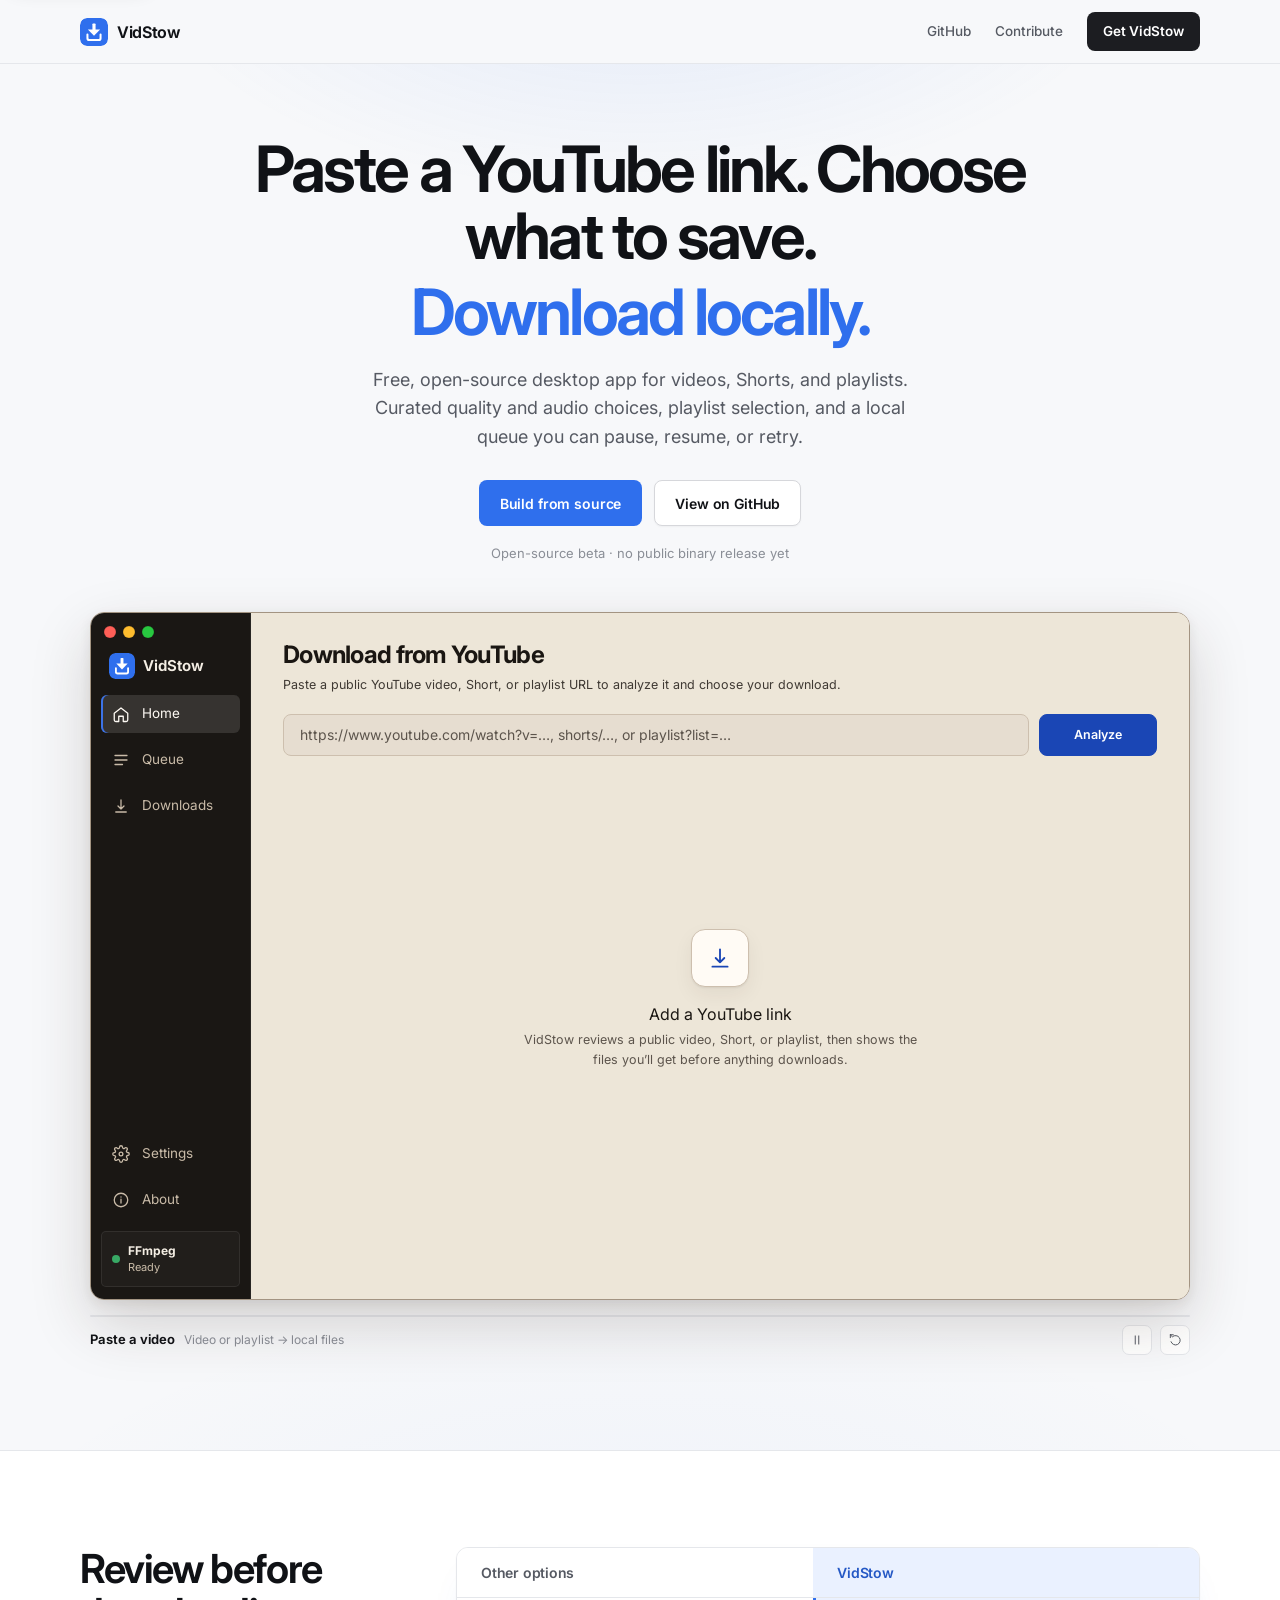
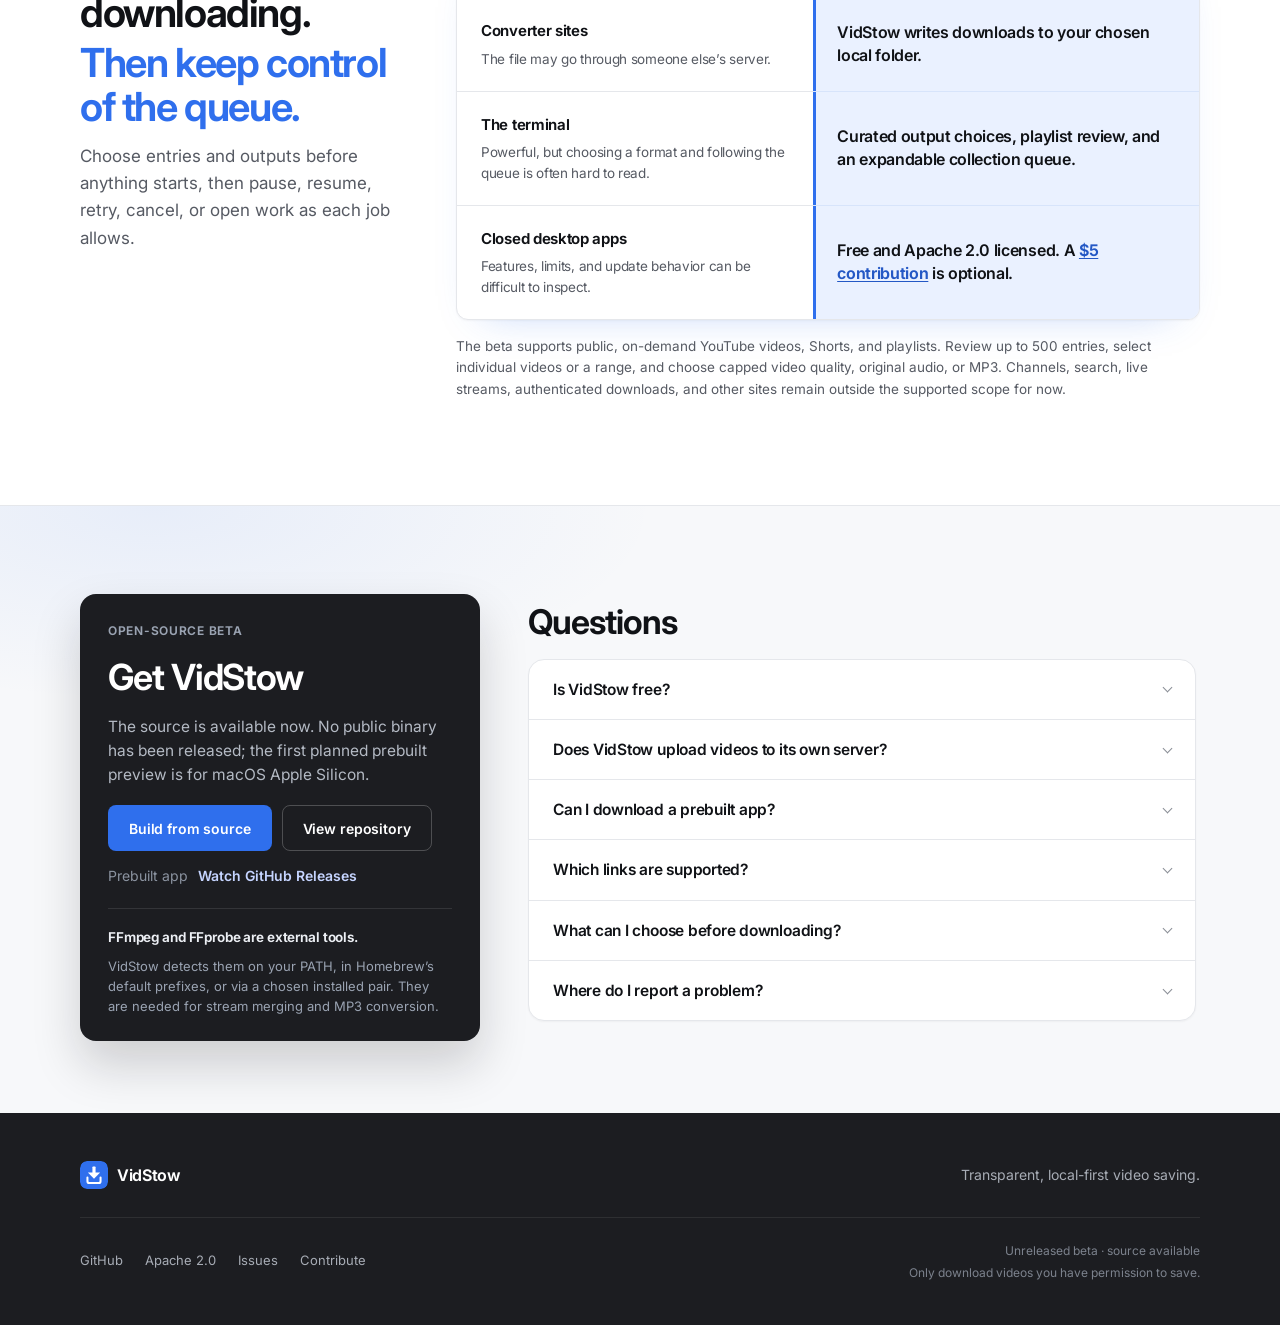
==== commit da0e9ffc: "Publish the tablet-ready marketing site. Co-authored-by: Cursor <cursoragent@cursor.com>" ====
--- a/index.html
+++ b/index.html
@@ -1,2 +1,2 @@
-<!DOCTYPE html><html lang="en"><head><meta charSet="utf-8"/><meta name="viewport" content="width=device-width, initial-scale=1"/><link rel="stylesheet" href="/_next/static/css/index.CvL66nGC.css" data-rsc-css-href="/_next/static/css/index.CvL66nGC.css" data-precedence="vite-rsc/importer-resources"/><link rel="modulepreload" fetchPriority="low" href="/_next/static/chunks/index-DZHUPZUl.js"/><script src="/_next/static/chunks/rolldown-runtime-C60lm6uB.js" type="module" async=""></script><script src="/_next/static/chunks/framework-BgSIrAUN.js" type="module" async=""></script><link rel="modulepreload" href="/_next/static/chunks/layout-segment-context-B754pUUT.js" crossorigin=""/><link rel="modulepreload" href="/_next/static/chunks/page-Bw0A8w74.js" crossorigin=""/><title>VidStow — Paste a YouTube link. Choose what to save. Download locally.</title><meta name="description" content="Free, open-source desktop app for videos, Shorts, and playlists. Curated quality and audio choices, playlist selection, and a local queue you can pause, resume, or retry."/><meta property="og:title" content="VidStow — Paste a YouTube link. Choose what to save. Download locally."/><meta property="og:description" content="Free, open-source desktop app. Curated quality and audio choices, playlist selection, and a local queue."/><meta property="og:image" content="https://vidstow.github.io/og.png"/><meta property="og:image:width" content="1536"/><meta property="og:image:height" content="1024"/><meta property="og:image:alt" content="VidStow product preview"/><meta name="twitter:card" content="summary_large_image"/><meta name="twitter:title" content="VidStow — Paste a YouTube link. Choose what to save. Download locally."/><meta name="twitter:description" content="Free, open-source desktop app. Curated quality and audio choices, playlist selection, and a local queue."/><meta name="twitter:image" content="https://vidstow.github.io/og.png"/><link rel="shortcut icon" href="/brand-mark.png"/><link rel="icon" href="/brand-mark.svg"/><link rel="apple-touch-icon" href="/apple-touch-icon.png"/><script>Object.assign(((self[Symbol.for("vinext.navigationRuntime")]??={bootstrap:{routeManifest:null},functions:{}}).bootstrap.rsc??={rsc:[]}),{params:{},nav:{"pathname":"/","searchParams":[]}})</script><link rel="modulepreload" href="/_next/static/chunks/index-DZHUPZUl.js" />
-</head><body><main id="main-content"><a class="skip-link" href="#main-content">Skip to content</a><nav class="site-nav"><a class="site-brand" href="#top"><svg width="28" height="28" viewBox="0 0 32 32" fill="none" aria-hidden="true"><rect width="32" height="32" rx="8" fill="#2f6fed"></rect><rect x="14.2" y="6.2" width="3.6" height="9.2" rx=".85" fill="#fff"></rect><path d="M16 20.2 9 13h14L16 20.2Z" fill="#fff"></path><path d="M8.5 18.75v4.4A2.1 2.1 0 0 0 10.6 25.25h10.8a2.1 2.1 0 0 0 2.1-2.1v-4.4" stroke="#fff" stroke-width="2.3" stroke-linecap="round"></path></svg><span>VidStow</span></a><div><a href="https://github.com/vidstow/vidstow">GitHub</a><a href="https://github.com/sponsors/tejasa97">Contribute</a><a class="nav-download" href="#get-vidstow">Get VidStow</a></div></nav><section class="hero" id="top"><div class="hero-copy"><h1>Paste a YouTube link. Choose what to save.<em>Download locally.</em></h1><p class="lede">Free, open-source desktop app for videos, Shorts, and playlists. Curated quality and audio choices, playlist selection, and a local queue you can pause, resume, or retry.</p><div class="hero-actions"><a class="button primary" href="https://github.com/vidstow/vidstow#run-locally">Build from source</a><a class="button secondary" href="https://github.com/vidstow/vidstow">View on GitHub</a></div><p class="hero-platforms">Open-source beta · no public binary release yet</p></div><div class="demo-stage"><div class="demo-shell" role="img" aria-label="VidStow video and playlist download workflow"><span class="traffic" aria-hidden="true"><i></i><i></i><i></i></span><div class="demo-app" inert=""><aside class="vs-sidebar"><div class="vs-brand"><span class="vs-brand-mark"><img src="/brand-mark.svg" alt=""/></span><span>VidStow</span></div><nav><ul><li><div class="vs-nav-item is-active"><span class="vs-nav-icon"><svg viewBox="0 0 24 24" aria-hidden="true" fill="none" stroke="currentColor" stroke-width="1.7" stroke-linecap="round" stroke-linejoin="round"><path d="M3 11l9-7 9 7v9a2 2 0 0 1-2 2h-4v-7H9v7H5a2 2 0 0 1-2-2z"></path></svg></span><span class="vs-nav-label">Home</span></div></li><li><div class="vs-nav-item"><span class="vs-nav-icon"><svg viewBox="0 0 24 24" aria-hidden="true" fill="none" stroke="currentColor" stroke-width="1.7" stroke-linecap="round" stroke-linejoin="round"><path d="M4 6h16M4 12h16M4 18h10"></path></svg></span><span class="vs-nav-label">Queue</span></div></li><li><div class="vs-nav-item"><span class="vs-nav-icon"><svg viewBox="0 0 24 24" aria-hidden="true" fill="none" stroke="currentColor" stroke-width="1.7" stroke-linecap="round" stroke-linejoin="round"><path d="M12 4v12m0 0-4-4m4 4 4-4M5 20h14"></path></svg></span><span class="vs-nav-label">Downloads</span></div></li></ul></nav><nav class="vs-utility"><ul><li><div class="vs-nav-item"><span class="vs-nav-icon"><svg viewBox="0 0 24 24" aria-hidden="true" fill="none" stroke="currentColor" stroke-width="1.7" stroke-linecap="round" stroke-linejoin="round"><circle cx="12" cy="12" r="2.5"></circle><path d="M19.4 15a1.7 1.7 0 0 0 .3 1.8l.1.1a2 2 0 1 1-2.8 2.8l-.1-.1a1.7 1.7 0 0 0-1.8-.3 1.7 1.7 0 0 0-1 1.5V21a2 2 0 0 1-4 0v-.1a1.7 1.7 0 0 0-1.1-1.5 1.7 1.7 0 0 0-1.8.3l-.1.1a2 2 0 1 1-2.8-2.8l.1-.1a1.7 1.7 0 0 0 .3-1.8 1.7 1.7 0 0 0-1.5-1H3a2 2 0 0 1 0-4h.1a1.7 1.7 0 0 0 1.5-1.1 1.7 1.7 0 0 0-.3-1.8l-.1-.1a2 2 0 1 1 2.8-2.8l.1.1a1.7 1.7 0 0 0 1.8.3H9a1.7 1.7 0 0 0 1-1.5V3a2 2 0 0 1 4 0v.1a1.7 1.7 0 0 0 1 1.5 1.7 1.7 0 0 0 1.8-.3l.1-.1a2 2 0 1 1 2.8 2.8l-.1.1a1.7 1.7 0 0 0-.3 1.8V9a1.7 1.7 0 0 0 1.5 1H21a2 2 0 0 1 0 4h-.1a1.7 1.7 0 0 0-1.5 1z"></path></svg></span><span class="vs-nav-label">Settings</span></div></li><li><div class="vs-nav-item"><span class="vs-nav-icon"><svg viewBox="0 0 24 24" aria-hidden="true" fill="none" stroke="currentColor" stroke-width="1.7" stroke-linecap="round" stroke-linejoin="round"><circle cx="12" cy="12" r="9"></circle><path d="M12 11v5M12 8h.01"></path></svg></span><span class="vs-nav-label">About</span></div></li></ul></nav><div class="vs-ffmpeg"><i></i><div><strong>FFmpeg</strong><span>Ready</span></div></div></aside><main class="demo-main"><div class="vs-screen is-visible" aria-hidden="false"><section class="vs-home-page"><header class="vs-page-header"><h1>Download from YouTube</h1><p>Paste a public YouTube video, Short, or playlist URL to analyze it and choose your download.</p></header><div class="vs-analyze-bar"><div class="vs-input">https://www.youtube.com/watch?v=…, shorts/…, or playlist?list=…<span class="vs-caret"></span></div><div class="vs-primary">Analyze</div></div><section class="vs-welcome"><div><svg viewBox="0 0 24 24" aria-hidden="true" fill="none" stroke="currentColor" stroke-width="1.7" stroke-linecap="round" stroke-linejoin="round"><path d="M12 4v12m0 0-4-4m4 4 4-4M5 20h14"></path></svg></div><h2>Add a YouTube link</h2><p>VidStow reviews a public video, Short, or playlist, then shows the files you’ll get before anything downloads.</p></section></section></div><div class="vs-screen" aria-hidden="true"><section class="vs-home-page vs-fill"><header class="vs-page-header"><h1>Download from YouTube</h1></header><div class="vs-analyze-bar"><div class="vs-input has-value">https://www.youtube.com/watch?v=aqz-KE-bpKQ<span class="vs-caret"></span></div><div class="vs-primary">Analyze</div></div><section class="vs-workspace vs-workspace-video"><header class="vs-identity"><div class="vs-identity-thumb-wrap"><img class="vs-identity-thumb" src="/demo-big-buck-bunny.jpg" alt=""/><span>10:34</span></div><div class="vs-identity-copy"><strong>Big Buck Bunny 60fps 4K - Official Blender Foundation Short Film</strong><span>Blender</span><small>10:34</small></div><div class="vs-policy"><h2>Choose Download</h2><div class="vs-segment"><b>Video</b><span>Audio</span></div></div></header><div class="vs-plan-list"><div class="vs-plan-row selected"><i></i><div><strong>Best available <em>Recommended</em></strong><small>MP4 · H.264</small></div><span>~180 MB</span></div><div class="vs-plan-row"><i></i><div><strong>Up to 1080p</strong><small>MP4 · H.264</small></div><span>~85 MB</span></div></div><footer class="vs-save-bar"><div class="vs-destination"><span>Save to</span><strong>/Users/Shared/VidStow</strong><small>Best available · MP4 · ~180 MB</small></div><button class="vs-secondary">Change…</button><button class="vs-primary vs-add">Add to Queue</button></footer></section></section></div><div class="vs-screen" aria-hidden="true"><section class="vs-home-page vs-fill"><header class="vs-page-header"><h1>Download from YouTube</h1></header><div class="vs-analyze-bar"><div class="vs-input has-value">https://www.youtube.com/playlist?list=NASA-mission-highlights<span class="vs-caret"></span></div><div class="vs-primary">Analyze</div></div><section class="vs-workspace"><header class="vs-identity"><img class="vs-identity-thumb" src="/demo-nasa-artemis.jpg" alt=""/><div class="vs-identity-copy"><strong>NASA Mission Highlights</strong><span><b>Playlist</b> · NASA · <!-- -->2<!-- --> videos</span><small>2<!-- --> of <!-- -->2<!-- --> selected</small></div><div class="vs-policy"><h2>Format</h2><p class="vs-policy-note">Every selected video uses this format.</p><div class="vs-segment"><b>Video</b><span>Audio</span></div><div class="vs-select">Up to 1080p <span>⌄</span></div></div></header><div class="vs-toolbar"><div class="vs-check-label"><i class="vs-check checked">✓</i>All available</div><button>Clear</button><div class="vs-range"><span>Range</span><i>1</i><span>–</span><i>2</i><button>Apply</button></div><div class="vs-search">Search playlist…</div></div><div class="vs-entry-list"><article class="vs-entry selected"><i class="vs-check checked">✓</i><span class="vs-number">1</span><img src="/demo-nasa-artemis.jpg" alt=""/><strong>Artemis I: Launch to Splashdown Highlights</strong><span class="vs-meta">2:03</span></article><article class="vs-entry selected"><i class="vs-check checked">✓</i><span class="vs-number">2</span><img src="/demo-nasa-webb.jpg" alt=""/><strong>First Images from the James Webb Space Telescope</strong><span class="vs-meta">3:21</span></article></div><footer class="vs-save-bar"><div class="vs-destination"><span>Save to</span><strong>/Users/Shared/VidStow</strong><small>Playlist folder · NASA Mission Highlights</small></div><button class="vs-secondary">Change…</button><button class="vs-primary vs-add">Add <!-- -->2<!-- --> Videos to Queue</button></footer></section></section></div><div class="vs-screen" aria-hidden="true"><section class="vs-queue-page"><header class="vs-queue-header"><div><h1>Queue</h1><p>2 jobs · 2 running</p></div><div class="vs-header-actions"><button>Pause All</button><button disabled="">Clear Completed</button></div></header><div class="vs-occupancy"><strong>2 of 2 active slots</strong><i></i><span>0 waiting</span><i></i><span>0 paused</span><i></i><span>2<!-- --> of 3 processing</span></div><section class="vs-job-section"><h2>Active &amp; queued <span>2</span></h2><div class="vs-job-list"><section class="vs-collection"><div class="vs-parent-row"><button class="vs-toggle">▾</button><img src="/demo-nasa-artemis.jpg" alt=""/><div class="vs-collection-identity"><h3>NASA Mission Highlights</h3><p>NASA · Up to 1080p · 2 videos</p><div class="vs-collection-progress"><div class="vs-track"><span style="width:7%"></span></div><span>7%</span></div></div><div class="vs-collection-actions"><button>Pause</button><button>Cancel</button></div></div><div class="vs-children"><article class="vs-job-row"><img class="vs-job-thumbnail" src="/demo-nasa-artemis.jpg" alt=""/><div class="vs-job-content"><div class="vs-job-topline"><div class="vs-title-block"><h3>Artemis I: Launch to Splashdown Highlights</h3><p>Up to 1080p · MP4</p></div><span class="vs-badge info"><i></i>Downloading</span><div class="vs-job-actions"><button>Pause</button><button>Cancel</button></div></div><div class="vs-job-progress"><div class="vs-track"><span style="width:8%"></span></div><span>8<!-- -->%</span><span>6.8 MB/s · ETA 14s</span></div></div></article><article class="vs-job-row"><img class="vs-job-thumbnail" src="/demo-nasa-webb.jpg" alt=""/><div class="vs-job-content"><div class="vs-job-topline"><div class="vs-title-block"><h3>First Images from the James Webb Space Telescope</h3><p>Up to 1080p · MP4</p></div><span class="vs-badge info"><i></i>Downloading</span><div class="vs-job-actions"><button>Pause</button><button>Cancel</button></div></div><div class="vs-job-progress"><div class="vs-track"><span style="width:5%"></span></div><span>5<!-- -->%</span><span>6.8 MB/s · ETA 14s</span></div></div></article></div></section></div></section><footer class="vs-queue-footer">Jobs are saved automatically.</footer></section></div></main></div></div><div class="demo-controls"><div class="demo-progress" aria-hidden="true"><span style="width:0%"></span></div><p><span>Paste a video</span><small>Video or playlist → local files</small></p><button type="button" aria-label="Pause demo"><svg viewBox="0 0 24 24" aria-hidden="true" fill="none" stroke="currentColor" stroke-width="1.7" stroke-linecap="round" stroke-linejoin="round"><path d="M9 5v14M15 5v14"></path></svg></button><button type="button" aria-label="Replay demo"><svg viewBox="0 0 24 24" aria-hidden="true" fill="none" stroke="currentColor" stroke-width="1.7" stroke-linecap="round" stroke-linejoin="round"><path d="M4 8V3m0 0h5M4 3l3.5 3.5A8 8 0 1 1 5.2 15"></path></svg></button></div></div></section><section class="why" aria-label="Why VidStow"><div class="why-inner"><div class="why-intro"><h2>Review before downloading.<em>Then keep control of the queue.</em></h2><p>Choose entries and outputs before anything starts, then pause, resume, retry, cancel, or open work as each job allows.</p></div><div class="why-panel"><table class="why-table"><caption class="sr-only">How VidStow compares with converter sites, the terminal, and closed desktop apps</caption><thead><tr><th scope="col">Other options</th><th scope="col">VidStow</th></tr></thead><tbody><tr><th scope="row">Converter sites<small>The file may go through someone else’s server.</small></th><td>VidStow writes downloads to your chosen local folder.</td></tr><tr><th scope="row">The terminal<small>Powerful, but choosing a format and following the queue is often hard to read.</small></th><td>Curated output choices, playlist review, and an expandable collection queue.</td></tr><tr><th scope="row">Closed desktop apps<small>Features, limits, and update behavior can be difficult to inspect.</small></th><td>Free and Apache 2.0 licensed. A <a href="https://github.com/sponsors/tejasa97">$5 contribution</a> is optional.</td></tr></tbody></table><p class="why-note">The beta supports public, on-demand YouTube videos, Shorts, and playlists. Review up to 500 entries, select individual videos or a range, and choose capped video quality, original audio, or MP3. Channels, search, live streams, authenticated downloads, and other sites remain outside the supported scope for now.</p></div></div></section><section class="info-section" aria-label="Get VidStow and frequently asked questions"><div class="info-inner"><aside class="get-panel" id="get-vidstow"><p class="get-kicker">Open-source beta</p><h2>Get VidStow</h2><p class="download-lede">The source is available now. No public binary has been released; the first planned prebuilt preview is for macOS Apple Silicon.</p><div class="download-cta"><div class="download-actions"><a class="button primary" href="https://github.com/vidstow/vidstow#run-locally">Build from source</a><a class="button secondary" href="https://github.com/vidstow/vidstow">View repository</a></div><p class="download-also"><span>Prebuilt app</span><a href="https://github.com/vidstow/vidstow/releases">Watch GitHub Releases</a></p></div><p class="ffmpeg-note"><strong>FFmpeg and FFprobe are external tools.</strong> VidStow detects them on your PATH, in Homebrew’s default prefixes, or via a chosen installed pair. They are needed for stream merging and MP3 conversion.</p></aside><section class="faq"><h2>Questions</h2><div class="faq-list"><details><summary>Is VidStow free?</summary><p>Yes. The full app is free and Apache 2.0 licensed. An optional<!-- --> <a href="https://github.com/sponsors/tejasa97">$5 contribution</a> supports signing, testing, and continued development; it does not unlock features.</p></details><details><summary>Does VidStow upload videos to its own server?</summary><p>No. There is no VidStow conversion or storage service. The desktop app works locally while contacting the services needed for the download.</p></details><details><summary>Can I download a prebuilt app?</summary><p>Not yet. There is no public VidStow release today. You can <a href="https://github.com/vidstow/vidstow#run-locally">build the beta from source</a> or watch <a href="https://github.com/vidstow/vidstow/releases">GitHub Releases</a>; the first planned package targets macOS Apple Silicon.</p></details><details><summary>Which links are supported?</summary><p>The beta supports public, on-demand YouTube video, Short, and playlist URLs. For now, it does not expose channels, search, live streams, authenticated media, or other sites.</p></details><details><summary>What can I choose before downloading?</summary><p>For one video or Short, VidStow shows the available curated video and audio outputs. For a playlist, you can select available entries, apply a position range, search the list, and choose a shared video-quality cap or audio policy before adding the collection.</p></details><details><summary>Where do I report a problem?</summary><p>Use <a href="https://github.com/vidstow/vidstow/issues">GitHub Issues</a> and include the privacy-safe diagnostics from VidStow Settings when relevant.</p></details></div></section></div></section><footer><div class="footer-top"><a class="site-brand" href="#top"><svg width="28" height="28" viewBox="0 0 32 32" fill="none" aria-hidden="true"><rect width="32" height="32" rx="8" fill="#2f6fed"></rect><rect x="14.2" y="6.2" width="3.6" height="9.2" rx=".85" fill="#fff"></rect><path d="M16 20.2 9 13h14L16 20.2Z" fill="#fff"></path><path d="M8.5 18.75v4.4A2.1 2.1 0 0 0 10.6 25.25h10.8a2.1 2.1 0 0 0 2.1-2.1v-4.4" stroke="#fff" stroke-width="2.3" stroke-linecap="round"></path></svg><span>VidStow</span></a><p>Transparent, local-first video saving.</p></div><div class="footer-bottom"><nav><a href="https://github.com/vidstow/vidstow">GitHub</a><a href="https://github.com/vidstow/vidstow/blob/main/LICENSE">Apache 2.0</a><a href="https://github.com/vidstow/vidstow/issues">Issues</a><a href="https://github.com/sponsors/tejasa97">Contribute</a></nav><div class="footer-meta"><span class="footer-status">Unreleased beta · source available</span><p class="footer-note">Only download videos you have permission to save.</p></div></div></footer></main><script type="module" src="https://static.cloudflareinsights.com/beacon.min.js" data-cf-beacon="{&quot;token&quot;:&quot;eeed72c71acc4dbf9d6d6ca7156ed54f&quot;}"></script><script type="module" src="/_next/static/chunks/index-DZHUPZUl.js" id="_R_" async=""></script><script>((self[Symbol.for("vinext.navigationRuntime")]??={bootstrap:{routeManifest:null},functions:{}}).bootstrap.rsc??={rsc:[]}).rsc.push("2:I[\"8c0f216c4604\",[],\"Children\",1]\n")</script><script>((self[Symbol.for("vinext.navigationRuntime")]??={bootstrap:{routeManifest:null},functions:{}}).bootstrap.rsc??={rsc:[]}).rsc.push("3:I[\"593f344dc510\",[],\"GlobalErrorBoundary\",1]\n")</script><script>((self[Symbol.for("vinext.navigationRuntime")]??={bootstrap:{routeManifest:null},functions:{}}).bootstrap.rsc??={rsc:[]}).rsc.push("4:I[\"0b874ad30386\",[],\"default\",1]\n")</script><script>((self[Symbol.for("vinext.navigationRuntime")]??={bootstrap:{routeManifest:null},functions:{}}).bootstrap.rsc??={rsc:[]}).rsc.push("5:I[\"593f344dc510\",[],\"ErrorBoundary\",1]\n")</script><script>((self[Symbol.for("vinext.navigationRuntime")]??={bootstrap:{routeManifest:null},functions:{}}).bootstrap.rsc??={rsc:[]}).rsc.push("6:I[\"15c18cfaeeff\",[],\"LayoutSegmentProvider\",1]\n")</script><script>((self[Symbol.for("vinext.navigationRuntime")]??={bootstrap:{routeManifest:null},functions:{}}).bootstrap.rsc??={rsc:[]}).rsc.push("7:I[\"8c0f216c4604\",[],\"Slot\",1]\n")</script><script>((self[Symbol.for("vinext.navigationRuntime")]??={bootstrap:{routeManifest:null},functions:{}}).bootstrap.rsc??={rsc:[]}).rsc.push("8:I[\"9276801271d6\",[],\"AppRouterScrollTarget\",1]\n")</script><script>((self[Symbol.for("vinext.navigationRuntime")]??={bootstrap:{routeManifest:null},functions:{}}).bootstrap.rsc??={rsc:[]}).rsc.push("9:I[\"593f344dc510\",[],\"RedirectBoundary\",1]\n")</script><script>((self[Symbol.for("vinext.navigationRuntime")]??={bootstrap:{routeManifest:null},functions:{}}).bootstrap.rsc??={rsc:[]}).rsc.push(":HL[\"/_next/static/css/index.CvL66nGC.css\",\"style\"     ]\n")</script><script>((self[Symbol.for("vinext.navigationRuntime")]??={bootstrap:{routeManifest:null},functions:{}}).bootstrap.rsc??={rsc:[]}).rsc.push("0:{\"__route\":\"route:/\",\"__interceptionContext\":null,\"__layoutIds\":[\"layout:/\"],\"__rootLayout\":\"/\",\"__sourcePage\":\"/page\",\"page:/\":\"$L1\",\"layout:/\":[[[[\"$\",\"link\",\"css:/_next/static/css/index.CvL66nGC.css\",{\"rel\":\"stylesheet\",\"precedence\":\"vite-rsc/importer-resources\",\"href\":\"/_next/static/css/index.CvL66nGC.css\",\"data-rsc-css-href\":\"/_next/static/css/index.CvL66nGC.css\"}],\"$undefined\"],[\"$\",\"html\",null,{\"lang\":\"en\",\"children\":[\"$\",\"body\",null,{\"children\":[[\"$\",\"$L2\",null,{}],[\"$\",\"script\",null,{\"type\":\"module\",\"src\":\"https://static.cloudflareinsights.com/beacon.min.js\",\"data-cf-beacon\":\"{\\\"token\\\":\\\"eeed72c71acc4dbf9d6d6ca7156ed54f\\\"}\"}]]}]}]],null],\"route:/\":[[[\"$\",\"meta\",null,{\"charSet\":\"utf-8\"}],[[\"$\",\"title\",\"0\",{\"children\":\"VidStow — Paste a YouTube link. Choose what to save. Download locally.\"}],[\"$\",\"meta\",\"1\",{\"name\":\"description\",\"content\":\"Free, open-source desktop app for videos, Shorts, and playlists. Curated quality and audio choices, playlist selection, and a local queue you can pause, resume, or retry.\"}],[\"$\",\"meta\",\"2\",{\"property\":\"og:title\",\"content\":\"VidStow — Paste a YouTube link. Choose what to save. Download locally.\"}],[\"$\",\"meta\",\"3\",{\"property\":\"og:description\",\"content\":\"Free, open-source desktop app. Curated quality and audio choices, playlist selection, and a local queue.\"}],[\"$\",\"meta\",\"4\",{\"property\":\"og:image\",\"content\":\"https://vidstow.github.io/og.png\"}],[\"$\",\"meta\",\"5\",{\"property\":\"og:image:width\",\"content\":\"1536\"}],[\"$\",\"meta\",\"6\",{\"property\":\"og:image:height\",\"content\":\"1024\"}],[\"$\",\"meta\",\"7\",{\"property\":\"og:image:alt\",\"content\":\"VidStow product preview\"}],[\"$\",\"meta\",\"8\",{\"name\":\"twitter:card\",\"content\":\"summary_large_image\"}],[\"$\",\"meta\",\"9\",{\"name\":\"twitter:title\",\"content\":\"VidStow — Paste a YouTube link. Choose what to save. Download locally.\"}],[\"$\",\"meta\",\"10\",{\"name\":\"twitter:description\",\"content\":\"Free, open-source desktop app. Curated quality and audio choices, playlist selection, and a local queue.\"}],[\"$\",\"meta\",\"11\",{\"name\":\"twitter:image\",\"content\":\"https://vidstow.github.io/og.png\"}],[\"$\",\"link\",\"12\",{\"rel\":\"shortcut icon\",\"href\":\"/brand-mark.png\"}],[\"$\",\"link\",\"13\",{\"rel\":\"icon\",\"href\":\"/brand-mark.svg\"}],[\"$\",\"link\",\"14\",{\"rel\":\"apple-touch-icon\",\"href\":\"/apple-touch-icon.png\"}]],[[\"$\",\"meta\",\"0\",{\"name\":\"viewport\",\"content\":\"width=device-width, initial-scale=1\"}]]],[\"$\",\"$L3\",null,{\"fallback\":\"$4\",\"children\":[\"$\",\"$L5\",null,{\"fallback\":\"$4\",\"children\":[\"$\",\"$L6\",null,{\"providerId\":\"layout:/\",\"segmentMap\":{\"children\":[]},\"children\":[\"$\",\"$L7\",null,{\"id\":\"layout:/\",\"parallelSlots\":\"$undefined\",\"children\":[\"$\",\"$L8\",null,{\"children\":[\"$\",\"$L9\",null,{\"children\":[[\"$\",\"$L6\",null,{\"providerId\":\"page:/\",\"segmentMap\":{\"children\":[\"__PAGE__\"]},\"children\":[\"$\",\"$L7\",null,{\"id\":\"page:/\"}]}],null]}]}]}]}]}]}],null,null],\"__layoutFlags\":{\"layout:/\":\"s\"},\"__artifactCompatibility\":{\"schemaVersion\":1,\"graphVersion\":\"app-route-graph:1177fd80f83fa7b0\",\"deploymentVersion\":\"0ab1349c-3227-45a0-b9f2-fe1692647b29\",\"appElementsSchemaVersion\":1,\"rscPayloadSchemaVersion\":1,\"rootBoundaryId\":\"/\",\"renderEpoch\":null},\"__renderObservation\":{\"schemaVersion\":1,\"output\":{\"kind\":\"app-rsc\",\"mountedSlotsFingerprint\":null,\"renderEpoch\":null,\"rootBoundaryId\":\"/\",\"routeId\":\"route:/\"},\"completeness\":\"partial\",\"boundaryOutcome\":{\"kind\":\"unknown\"},\"requestApis\":[{\"kind\":\"connection\",\"status\":\"unknown\"},{\"kind\":\"cookies\",\"status\":\"unknown\"},{\"kind\":\"draftMode\",\"status\":\"unknown\"},{\"kind\":\"headers\",\"status\":\"unknown\"},{\"kind\":\"params\",\"status\":\"unknown\"},{\"kind\":\"searchParams\",\"status\":\"unknown\"}],\"dynamicFetches\":[],\"cacheTags\":[\"/\",\"_N_T_/\",\"_N_T_/index\",\"_N_T_/layout\",\"_N_T_/page\"],\"pathTags\":[\"/\"],\"cacheability\":\"unknown\",\"downgrade\":{\"target\":\"freshRender\",\"reasons\":[{\"code\":\"CP_DOWNGRADE_CACHEABILITY_UNKNOWN\",\"target\":\"freshRender\"},{\"code\":\"CP_DOWNGRADE_INCOMPLETE_OBSERVATION\",\"completeness\":\"partial\",\"target\":\"freshRender\"},{\"code\":\"CP_DOWNGRADE_UNKNOWN_REQUEST_API\",\"requestApi\":\"connection\",\"target\":\"freshRender\"},{\"code\":\"CP_DOWNGRADE_UNKNOWN_REQUEST_API\",\"requestApi\":\"cookies\",\"target\":\"freshRender\"},{\"code\":\"CP_DOWNGRADE_UNKNOWN_REQUEST_API\",\"requestApi\":\"draftMode\",\"target\":\"freshRender\"},{\"code\":\"CP_DOWNGRADE_UNKNOWN_REQUEST_API\",\"requestApi\":\"headers\",\"target\":\"freshRender\"},{\"code\":\"CP_DOWNGRADE_UNKNOWN_REQUEST_API\",\"requestApi\":\"params\",\"target\":\"freshRender\"},{\"code\":\"CP_DOWNGRADE_UNKNOWN_REQUEST_API\",\"requestApi\":\"searchParams\",\"target\":\"freshRender\"}],\"fallback\":{\"kind\":\"breakerFallback\",\"code\":\"CP_PRIVATE_DYNAMIC_DOWNGRADE\",\"mode\":\"renderFresh\",\"scope\":\"affectedOutput\",\"fields\":{\"reasonCodes\":[\"CP_DOWNGRADE_CACHEABILITY_UNKNOWN\",\"CP_DOWNGRADE_INCOMPLETE_OBSERVATION\",\"CP_DOWNGRADE_UNKNOWN_REQUEST_API\",\"CP_DOWNGRADE_UNKNOWN_REQUEST_API\",\"CP_DOWNGRADE_UNKNOWN_REQUEST_API\",\"CP_DOWNGRADE_UNKNOWN_REQUEST_API\",\"CP_DOWNGRADE_UNKNOWN_REQUEST_API\",\"CP_DOWNGRADE_UNKNOWN_REQUEST_API\"],\"target\":\"freshRender\"}},\"isPublicCacheCandidate\":false}}}\n")</script><script>((self[Symbol.for("vinext.navigationRuntime")]??={bootstrap:{routeManifest:null},functions:{}}).bootstrap.rsc??={rsc:[]}).rsc.push("a:I[\"6efdf509a785\",[],\"default\",1]\n")</script><script>((self[Symbol.for("vinext.navigationRuntime")]??={bootstrap:{routeManifest:null},functions:{}}).bootstrap.rsc??={rsc:[]}).rsc.push("1:[\"$\",\"$La\",null,{\"params\":\"$@b\",\"searchParams\":\"$@c\"}]\n")</script><script>((self[Symbol.for("vinext.navigationRuntime")]??={bootstrap:{routeManifest:null},functions:{}}).bootstrap.rsc??={rsc:[]}).rsc.push("b:{}\n")</script><script>((self[Symbol.for("vinext.navigationRuntime")]??={bootstrap:{routeManifest:null},functions:{}}).bootstrap.rsc??={rsc:[]}).rsc.push("c:{}\n")</script><script>Object.assign(((self[Symbol.for("vinext.navigationRuntime")]??={bootstrap:{routeManifest:null},functions:{}}).bootstrap.rsc??={rsc:[]}),{"initialCacheKind":"dynamic"});((self[Symbol.for("vinext.navigationRuntime")]??={bootstrap:{routeManifest:null},functions:{}}).bootstrap.rsc??={rsc:[]}).done=true</script></body></html>+<!DOCTYPE html><html lang="en"><head><meta charSet="utf-8"/><meta name="viewport" content="width=device-width, initial-scale=1"/><link rel="stylesheet" href="/_next/static/css/index.DPqyRLxU.css" data-rsc-css-href="/_next/static/css/index.DPqyRLxU.css" data-precedence="vite-rsc/importer-resources"/><link rel="modulepreload" fetchPriority="low" href="/_next/static/chunks/index-C8yVYjnf.js"/><script src="/_next/static/chunks/rolldown-runtime-C60lm6uB.js" type="module" async=""></script><script src="/_next/static/chunks/framework-BgSIrAUN.js" type="module" async=""></script><link rel="modulepreload" href="/_next/static/chunks/layout-segment-context-D8ufGWfx.js" crossorigin=""/><link rel="modulepreload" href="/_next/static/chunks/page-Bw0A8w74.js" crossorigin=""/><title>VidStow — Paste a YouTube link. Choose what to save. Download locally.</title><meta name="description" content="Free, open-source desktop app for videos, Shorts, and playlists. Curated quality and audio choices, playlist selection, and a local queue you can pause, resume, or retry."/><meta property="og:title" content="VidStow — Paste a YouTube link. Choose what to save. Download locally."/><meta property="og:description" content="Free, open-source desktop app. Curated quality and audio choices, playlist selection, and a local queue."/><meta property="og:image" content="https://vidstow.github.io/og.png"/><meta property="og:image:width" content="1536"/><meta property="og:image:height" content="1024"/><meta property="og:image:alt" content="VidStow product preview"/><meta name="twitter:card" content="summary_large_image"/><meta name="twitter:title" content="VidStow — Paste a YouTube link. Choose what to save. Download locally."/><meta name="twitter:description" content="Free, open-source desktop app. Curated quality and audio choices, playlist selection, and a local queue."/><meta name="twitter:image" content="https://vidstow.github.io/og.png"/><link rel="shortcut icon" href="/brand-mark.png"/><link rel="icon" href="/brand-mark.svg"/><link rel="apple-touch-icon" href="/apple-touch-icon.png"/><script>Object.assign(((self[Symbol.for("vinext.navigationRuntime")]??={bootstrap:{routeManifest:null},functions:{}}).bootstrap.rsc??={rsc:[]}),{params:{},nav:{"pathname":"/","searchParams":[]}})</script><link rel="modulepreload" href="/_next/static/chunks/index-C8yVYjnf.js" />
+</head><body><main id="main-content"><a class="skip-link" href="#main-content">Skip to content</a><nav class="site-nav"><a class="site-brand" href="#top"><svg width="28" height="28" viewBox="0 0 32 32" fill="none" aria-hidden="true"><rect width="32" height="32" rx="8" fill="#2f6fed"></rect><rect x="14.2" y="6.2" width="3.6" height="9.2" rx=".85" fill="#fff"></rect><path d="M16 20.2 9 13h14L16 20.2Z" fill="#fff"></path><path d="M8.5 18.75v4.4A2.1 2.1 0 0 0 10.6 25.25h10.8a2.1 2.1 0 0 0 2.1-2.1v-4.4" stroke="#fff" stroke-width="2.3" stroke-linecap="round"></path></svg><span>VidStow</span></a><div><a href="https://github.com/vidstow/vidstow">GitHub</a><a href="https://github.com/sponsors/tejasa97">Contribute</a><a class="nav-download" href="#get-vidstow">Get VidStow</a></div></nav><section class="hero" id="top"><div class="hero-copy"><h1>Paste a YouTube link. Choose what to save.<em>Download locally.</em></h1><p class="lede">Free, open-source desktop app for videos, Shorts, and playlists. Curated quality and audio choices, playlist selection, and a local queue you can pause, resume, or retry.</p><div class="hero-actions"><a class="button primary" href="https://github.com/vidstow/vidstow#run-locally">Build from source</a><a class="button secondary" href="https://github.com/vidstow/vidstow">View on GitHub</a></div><p class="hero-platforms">Open-source beta · no public binary release yet</p></div><div class="demo-stage"><div class="demo-shell" role="img" aria-label="VidStow video and playlist download workflow"><span class="traffic" aria-hidden="true"><i></i><i></i><i></i></span><div class="demo-app" inert=""><aside class="vs-sidebar"><div class="vs-brand"><span class="vs-brand-mark"><img src="/brand-mark.svg" alt=""/></span><span>VidStow</span></div><nav><ul><li><div class="vs-nav-item is-active"><span class="vs-nav-icon"><svg viewBox="0 0 24 24" aria-hidden="true" fill="none" stroke="currentColor" stroke-width="1.7" stroke-linecap="round" stroke-linejoin="round"><path d="M3 11l9-7 9 7v9a2 2 0 0 1-2 2h-4v-7H9v7H5a2 2 0 0 1-2-2z"></path></svg></span><span class="vs-nav-label">Home</span></div></li><li><div class="vs-nav-item"><span class="vs-nav-icon"><svg viewBox="0 0 24 24" aria-hidden="true" fill="none" stroke="currentColor" stroke-width="1.7" stroke-linecap="round" stroke-linejoin="round"><path d="M4 6h16M4 12h16M4 18h10"></path></svg></span><span class="vs-nav-label">Queue</span></div></li><li><div class="vs-nav-item"><span class="vs-nav-icon"><svg viewBox="0 0 24 24" aria-hidden="true" fill="none" stroke="currentColor" stroke-width="1.7" stroke-linecap="round" stroke-linejoin="round"><path d="M12 4v12m0 0-4-4m4 4 4-4M5 20h14"></path></svg></span><span class="vs-nav-label">Downloads</span></div></li></ul></nav><nav class="vs-utility"><ul><li><div class="vs-nav-item"><span class="vs-nav-icon"><svg viewBox="0 0 24 24" aria-hidden="true" fill="none" stroke="currentColor" stroke-width="1.7" stroke-linecap="round" stroke-linejoin="round"><circle cx="12" cy="12" r="2.5"></circle><path d="M19.4 15a1.7 1.7 0 0 0 .3 1.8l.1.1a2 2 0 1 1-2.8 2.8l-.1-.1a1.7 1.7 0 0 0-1.8-.3 1.7 1.7 0 0 0-1 1.5V21a2 2 0 0 1-4 0v-.1a1.7 1.7 0 0 0-1.1-1.5 1.7 1.7 0 0 0-1.8.3l-.1.1a2 2 0 1 1-2.8-2.8l.1-.1a1.7 1.7 0 0 0 .3-1.8 1.7 1.7 0 0 0-1.5-1H3a2 2 0 0 1 0-4h.1a1.7 1.7 0 0 0 1.5-1.1 1.7 1.7 0 0 0-.3-1.8l-.1-.1a2 2 0 1 1 2.8-2.8l.1.1a1.7 1.7 0 0 0 1.8.3H9a1.7 1.7 0 0 0 1-1.5V3a2 2 0 0 1 4 0v.1a1.7 1.7 0 0 0 1 1.5 1.7 1.7 0 0 0 1.8-.3l.1-.1a2 2 0 1 1 2.8 2.8l-.1.1a1.7 1.7 0 0 0-.3 1.8V9a1.7 1.7 0 0 0 1.5 1H21a2 2 0 0 1 0 4h-.1a1.7 1.7 0 0 0-1.5 1z"></path></svg></span><span class="vs-nav-label">Settings</span></div></li><li><div class="vs-nav-item"><span class="vs-nav-icon"><svg viewBox="0 0 24 24" aria-hidden="true" fill="none" stroke="currentColor" stroke-width="1.7" stroke-linecap="round" stroke-linejoin="round"><circle cx="12" cy="12" r="9"></circle><path d="M12 11v5M12 8h.01"></path></svg></span><span class="vs-nav-label">About</span></div></li></ul></nav><div class="vs-ffmpeg"><i></i><div><strong>FFmpeg</strong><span>Ready</span></div></div></aside><main class="demo-main"><div class="vs-screen is-visible" aria-hidden="false"><section class="vs-home-page"><header class="vs-page-header"><h1>Download from YouTube</h1><p>Paste a public YouTube video, Short, or playlist URL to analyze it and choose your download.</p></header><div class="vs-analyze-bar"><div class="vs-input">https://www.youtube.com/watch?v=…, shorts/…, or playlist?list=…<span class="vs-caret"></span></div><div class="vs-primary">Analyze</div></div><section class="vs-welcome"><div><svg viewBox="0 0 24 24" aria-hidden="true" fill="none" stroke="currentColor" stroke-width="1.7" stroke-linecap="round" stroke-linejoin="round"><path d="M12 4v12m0 0-4-4m4 4 4-4M5 20h14"></path></svg></div><h2>Add a YouTube link</h2><p>VidStow reviews a public video, Short, or playlist, then shows the files you’ll get before anything downloads.</p></section></section></div><div class="vs-screen" aria-hidden="true"><section class="vs-home-page vs-fill"><header class="vs-page-header"><h1>Download from YouTube</h1></header><div class="vs-analyze-bar"><div class="vs-input has-value">https://www.youtube.com/watch?v=aqz-KE-bpKQ<span class="vs-caret"></span></div><div class="vs-primary">Analyze</div></div><section class="vs-workspace vs-workspace-video"><header class="vs-identity"><div class="vs-identity-thumb-wrap"><img class="vs-identity-thumb" src="/demo-big-buck-bunny.jpg" alt=""/><span>10:34</span></div><div class="vs-identity-copy"><strong>Big Buck Bunny 60fps 4K - Official Blender Foundation Short Film</strong><span>Blender</span><small>10:34</small></div><div class="vs-policy"><h2>Choose Download</h2><div class="vs-segment"><b>Video</b><span>Audio</span></div></div></header><div class="vs-plan-list"><div class="vs-plan-row selected"><i></i><div><strong>Best available <em>Recommended</em></strong><small>MP4 · H.264</small></div><span>~180 MB</span></div><div class="vs-plan-row"><i></i><div><strong>Up to 1080p</strong><small>MP4 · H.264</small></div><span>~85 MB</span></div></div><footer class="vs-save-bar"><div class="vs-destination"><span>Save to</span><strong>/Users/Shared/VidStow</strong><small>Best available · MP4 · ~180 MB</small></div><button class="vs-secondary">Change…</button><button class="vs-primary vs-add">Add to Queue</button></footer></section></section></div><div class="vs-screen" aria-hidden="true"><section class="vs-home-page vs-fill"><header class="vs-page-header"><h1>Download from YouTube</h1></header><div class="vs-analyze-bar"><div class="vs-input has-value">https://www.youtube.com/playlist?list=NASA-mission-highlights<span class="vs-caret"></span></div><div class="vs-primary">Analyze</div></div><section class="vs-workspace"><header class="vs-identity"><img class="vs-identity-thumb" src="/demo-nasa-artemis.jpg" alt=""/><div class="vs-identity-copy"><strong>NASA Mission Highlights</strong><span><b>Playlist</b> · NASA · <!-- -->2<!-- --> videos</span><small>2<!-- --> of <!-- -->2<!-- --> selected</small></div><div class="vs-policy"><h2>Format</h2><p class="vs-policy-note">Every selected video uses this format.</p><div class="vs-segment"><b>Video</b><span>Audio</span></div><div class="vs-select">Up to 1080p <span>⌄</span></div></div></header><div class="vs-toolbar"><div class="vs-check-label"><i class="vs-check checked">✓</i>All available</div><button>Clear</button><div class="vs-range"><span>Range</span><i>1</i><span>–</span><i>2</i><button>Apply</button></div><div class="vs-search">Search playlist…</div></div><div class="vs-entry-list"><article class="vs-entry selected"><i class="vs-check checked">✓</i><span class="vs-number">1</span><img src="/demo-nasa-artemis.jpg" alt=""/><strong>Artemis I: Launch to Splashdown Highlights</strong><span class="vs-meta">2:03</span></article><article class="vs-entry selected"><i class="vs-check checked">✓</i><span class="vs-number">2</span><img src="/demo-nasa-webb.jpg" alt=""/><strong>First Images from the James Webb Space Telescope</strong><span class="vs-meta">3:21</span></article></div><footer class="vs-save-bar"><div class="vs-destination"><span>Save to</span><strong>/Users/Shared/VidStow</strong><small>Playlist folder · NASA Mission Highlights</small></div><button class="vs-secondary">Change…</button><button class="vs-primary vs-add">Add <!-- -->2<!-- --> Videos to Queue</button></footer></section></section></div><div class="vs-screen" aria-hidden="true"><section class="vs-queue-page"><header class="vs-queue-header"><div><h1>Queue</h1><p>2 jobs · 2 running</p></div><div class="vs-header-actions"><button>Pause All</button><button disabled="">Clear Completed</button></div></header><div class="vs-occupancy"><strong>2 of 2 active slots</strong><i></i><span>0 waiting</span><i></i><span>0 paused</span><i></i><span>2<!-- --> of 3 processing</span></div><section class="vs-job-section"><h2>Active &amp; queued <span>2</span></h2><div class="vs-job-list"><section class="vs-collection"><div class="vs-parent-row"><button class="vs-toggle">▾</button><img src="/demo-nasa-artemis.jpg" alt=""/><div class="vs-collection-identity"><h3>NASA Mission Highlights</h3><p>NASA · Up to 1080p · 2 videos</p><div class="vs-collection-progress"><div class="vs-track"><span style="width:7%"></span></div><span>7%</span></div></div><div class="vs-collection-actions"><button>Pause</button><button>Cancel</button></div></div><div class="vs-children"><article class="vs-job-row"><img class="vs-job-thumbnail" src="/demo-nasa-artemis.jpg" alt=""/><div class="vs-job-content"><div class="vs-job-topline"><div class="vs-title-block"><h3>Artemis I: Launch to Splashdown Highlights</h3><p>Up to 1080p · MP4</p></div><span class="vs-badge info"><i></i>Downloading</span><div class="vs-job-actions"><button>Pause</button><button>Cancel</button></div></div><div class="vs-job-progress"><div class="vs-track"><span style="width:8%"></span></div><span>8<!-- -->%</span><span>6.8 MB/s · ETA 14s</span></div></div></article><article class="vs-job-row"><img class="vs-job-thumbnail" src="/demo-nasa-webb.jpg" alt=""/><div class="vs-job-content"><div class="vs-job-topline"><div class="vs-title-block"><h3>First Images from the James Webb Space Telescope</h3><p>Up to 1080p · MP4</p></div><span class="vs-badge info"><i></i>Downloading</span><div class="vs-job-actions"><button>Pause</button><button>Cancel</button></div></div><div class="vs-job-progress"><div class="vs-track"><span style="width:5%"></span></div><span>5<!-- -->%</span><span>6.8 MB/s · ETA 14s</span></div></div></article></div></section></div></section><footer class="vs-queue-footer">Jobs are saved automatically.</footer></section></div></main></div></div><div class="demo-controls"><div class="demo-progress" aria-hidden="true"><span style="width:0%"></span></div><p><span>Paste a video</span><small>Video or playlist → local files</small></p><button type="button" aria-label="Pause demo"><svg viewBox="0 0 24 24" aria-hidden="true" fill="none" stroke="currentColor" stroke-width="1.7" stroke-linecap="round" stroke-linejoin="round"><path d="M9 5v14M15 5v14"></path></svg></button><button type="button" aria-label="Replay demo"><svg viewBox="0 0 24 24" aria-hidden="true" fill="none" stroke="currentColor" stroke-width="1.7" stroke-linecap="round" stroke-linejoin="round"><path d="M4 8V3m0 0h5M4 3l3.5 3.5A8 8 0 1 1 5.2 15"></path></svg></button></div></div></section><section class="why" aria-label="Why VidStow"><div class="why-inner"><div class="why-intro"><h2>Review before downloading.<em>Then keep control of the queue.</em></h2><p>Choose entries and outputs before anything starts, then pause, resume, retry, cancel, or open work as each job allows.</p></div><div class="why-panel"><table class="why-table"><caption class="sr-only">How VidStow compares with converter sites, the terminal, and closed desktop apps</caption><thead><tr><th scope="col">Other options</th><th scope="col">VidStow</th></tr></thead><tbody><tr><th scope="row">Converter sites<small>The file may go through someone else’s server.</small></th><td>VidStow writes downloads to your chosen local folder.</td></tr><tr><th scope="row">The terminal<small>Powerful, but choosing a format and following the queue is often hard to read.</small></th><td>Curated output choices, playlist review, and an expandable collection queue.</td></tr><tr><th scope="row">Closed desktop apps<small>Features, limits, and update behavior can be difficult to inspect.</small></th><td>Free and Apache 2.0 licensed. A <a href="https://github.com/sponsors/tejasa97">$5 contribution</a> is optional.</td></tr></tbody></table><p class="why-note">The beta supports public, on-demand YouTube videos, Shorts, and playlists. Review up to 500 entries, select individual videos or a range, and choose capped video quality, original audio, or MP3. Channels, search, live streams, authenticated downloads, and other sites remain outside the supported scope for now.</p></div></div></section><section class="info-section" aria-label="Get VidStow and frequently asked questions"><div class="info-inner"><aside class="get-panel" id="get-vidstow"><p class="get-kicker">Open-source beta</p><h2>Get VidStow</h2><p class="download-lede">The source is available now. No public binary has been released; the first planned prebuilt preview is for macOS Apple Silicon.</p><div class="download-cta"><div class="download-actions"><a class="button primary" href="https://github.com/vidstow/vidstow#run-locally">Build from source</a><a class="button secondary" href="https://github.com/vidstow/vidstow">View repository</a></div><p class="download-also"><span>Prebuilt app</span><a href="https://github.com/vidstow/vidstow/releases">Watch GitHub Releases</a></p></div><p class="ffmpeg-note"><strong>FFmpeg and FFprobe are external tools.</strong> VidStow detects them on your PATH, in Homebrew’s default prefixes, or via a chosen installed pair. They are needed for stream merging and MP3 conversion.</p></aside><section class="faq"><h2>Questions</h2><div class="faq-list"><details><summary>Is VidStow free?</summary><p>Yes. The full app is free and Apache 2.0 licensed. An optional<!-- --> <a href="https://github.com/sponsors/tejasa97">$5 contribution</a> supports signing, testing, and continued development; it does not unlock features.</p></details><details><summary>Does VidStow upload videos to its own server?</summary><p>No. There is no VidStow conversion or storage service. The desktop app works locally while contacting the services needed for the download.</p></details><details><summary>Can I download a prebuilt app?</summary><p>Not yet. There is no public VidStow release today. You can <a href="https://github.com/vidstow/vidstow#run-locally">build the beta from source</a> or watch <a href="https://github.com/vidstow/vidstow/releases">GitHub Releases</a>; the first planned package targets macOS Apple Silicon.</p></details><details><summary>Which links are supported?</summary><p>The beta supports public, on-demand YouTube video, Short, and playlist URLs. For now, it does not expose channels, search, live streams, authenticated media, or other sites.</p></details><details><summary>What can I choose before downloading?</summary><p>For one video or Short, VidStow shows the available curated video and audio outputs. For a playlist, you can select available entries, apply a position range, search the list, and choose a shared video-quality cap or audio policy before adding the collection.</p></details><details><summary>Where do I report a problem?</summary><p>Use <a href="https://github.com/vidstow/vidstow/issues">GitHub Issues</a> and include the privacy-safe diagnostics from VidStow Settings when relevant.</p></details></div></section></div></section><footer><div class="footer-top"><a class="site-brand" href="#top"><svg width="28" height="28" viewBox="0 0 32 32" fill="none" aria-hidden="true"><rect width="32" height="32" rx="8" fill="#2f6fed"></rect><rect x="14.2" y="6.2" width="3.6" height="9.2" rx=".85" fill="#fff"></rect><path d="M16 20.2 9 13h14L16 20.2Z" fill="#fff"></path><path d="M8.5 18.75v4.4A2.1 2.1 0 0 0 10.6 25.25h10.8a2.1 2.1 0 0 0 2.1-2.1v-4.4" stroke="#fff" stroke-width="2.3" stroke-linecap="round"></path></svg><span>VidStow</span></a><p>Transparent, local-first video saving.</p></div><div class="footer-bottom"><nav><a href="https://github.com/vidstow/vidstow">GitHub</a><a href="https://github.com/vidstow/vidstow/blob/main/LICENSE">Apache 2.0</a><a href="https://github.com/vidstow/vidstow/issues">Issues</a><a href="https://github.com/sponsors/tejasa97">Contribute</a></nav><div class="footer-meta"><span class="footer-status">Unreleased beta · source available</span><p class="footer-note">Only download videos you have permission to save.</p></div></div></footer></main><script type="module" src="https://static.cloudflareinsights.com/beacon.min.js" data-cf-beacon="{&quot;token&quot;:&quot;eeed72c71acc4dbf9d6d6ca7156ed54f&quot;}"></script><script type="module" src="/_next/static/chunks/index-C8yVYjnf.js" id="_R_" async=""></script><script>((self[Symbol.for("vinext.navigationRuntime")]??={bootstrap:{routeManifest:null},functions:{}}).bootstrap.rsc??={rsc:[]}).rsc.push("2:I[\"8c0f216c4604\",[],\"Children\",1]\n")</script><script>((self[Symbol.for("vinext.navigationRuntime")]??={bootstrap:{routeManifest:null},functions:{}}).bootstrap.rsc??={rsc:[]}).rsc.push("3:I[\"593f344dc510\",[],\"GlobalErrorBoundary\",1]\n")</script><script>((self[Symbol.for("vinext.navigationRuntime")]??={bootstrap:{routeManifest:null},functions:{}}).bootstrap.rsc??={rsc:[]}).rsc.push("4:I[\"0b874ad30386\",[],\"default\",1]\n")</script><script>((self[Symbol.for("vinext.navigationRuntime")]??={bootstrap:{routeManifest:null},functions:{}}).bootstrap.rsc??={rsc:[]}).rsc.push("5:I[\"593f344dc510\",[],\"ErrorBoundary\",1]\n")</script><script>((self[Symbol.for("vinext.navigationRuntime")]??={bootstrap:{routeManifest:null},functions:{}}).bootstrap.rsc??={rsc:[]}).rsc.push("6:I[\"15c18cfaeeff\",[],\"LayoutSegmentProvider\",1]\n")</script><script>((self[Symbol.for("vinext.navigationRuntime")]??={bootstrap:{routeManifest:null},functions:{}}).bootstrap.rsc??={rsc:[]}).rsc.push("7:I[\"8c0f216c4604\",[],\"Slot\",1]\n")</script><script>((self[Symbol.for("vinext.navigationRuntime")]??={bootstrap:{routeManifest:null},functions:{}}).bootstrap.rsc??={rsc:[]}).rsc.push("8:I[\"9276801271d6\",[],\"AppRouterScrollTarget\",1]\n")</script><script>((self[Symbol.for("vinext.navigationRuntime")]??={bootstrap:{routeManifest:null},functions:{}}).bootstrap.rsc??={rsc:[]}).rsc.push("9:I[\"593f344dc510\",[],\"RedirectBoundary\",1]\n")</script><script>((self[Symbol.for("vinext.navigationRuntime")]??={bootstrap:{routeManifest:null},functions:{}}).bootstrap.rsc??={rsc:[]}).rsc.push(":HL[\"/_next/static/css/index.DPqyRLxU.css\",\"style\"     ]\n")</script><script>((self[Symbol.for("vinext.navigationRuntime")]??={bootstrap:{routeManifest:null},functions:{}}).bootstrap.rsc??={rsc:[]}).rsc.push("0:{\"__route\":\"route:/\",\"__interceptionContext\":null,\"__layoutIds\":[\"layout:/\"],\"__rootLayout\":\"/\",\"__sourcePage\":\"/page\",\"page:/\":\"$L1\",\"layout:/\":[[[[\"$\",\"link\",\"css:/_next/static/css/index.DPqyRLxU.css\",{\"rel\":\"stylesheet\",\"precedence\":\"vite-rsc/importer-resources\",\"href\":\"/_next/static/css/index.DPqyRLxU.css\",\"data-rsc-css-href\":\"/_next/static/css/index.DPqyRLxU.css\"}],\"$undefined\"],[\"$\",\"html\",null,{\"lang\":\"en\",\"children\":[\"$\",\"body\",null,{\"children\":[[\"$\",\"$L2\",null,{}],[\"$\",\"script\",null,{\"type\":\"module\",\"src\":\"https://static.cloudflareinsights.com/beacon.min.js\",\"data-cf-beacon\":\"{\\\"token\\\":\\\"eeed72c71acc4dbf9d6d6ca7156ed54f\\\"}\"}]]}]}]],null],\"route:/\":[[[\"$\",\"meta\",null,{\"charSet\":\"utf-8\"}],[[\"$\",\"title\",\"0\",{\"children\":\"VidStow — Paste a YouTube link. Choose what to save. Download locally.\"}],[\"$\",\"meta\",\"1\",{\"name\":\"description\",\"content\":\"Free, open-source desktop app for videos, Shorts, and playlists. Curated quality and audio choices, playlist selection, and a local queue you can pause, resume, or retry.\"}],[\"$\",\"meta\",\"2\",{\"property\":\"og:title\",\"content\":\"VidStow — Paste a YouTube link. Choose what to save. Download locally.\"}],[\"$\",\"meta\",\"3\",{\"property\":\"og:description\",\"content\":\"Free, open-source desktop app. Curated quality and audio choices, playlist selection, and a local queue.\"}],[\"$\",\"meta\",\"4\",{\"property\":\"og:image\",\"content\":\"https://vidstow.github.io/og.png\"}],[\"$\",\"meta\",\"5\",{\"property\":\"og:image:width\",\"content\":\"1536\"}],[\"$\",\"meta\",\"6\",{\"property\":\"og:image:height\",\"content\":\"1024\"}],[\"$\",\"meta\",\"7\",{\"property\":\"og:image:alt\",\"content\":\"VidStow product preview\"}],[\"$\",\"meta\",\"8\",{\"name\":\"twitter:card\",\"content\":\"summary_large_image\"}],[\"$\",\"meta\",\"9\",{\"name\":\"twitter:title\",\"content\":\"VidStow — Paste a YouTube link. Choose what to save. Download locally.\"}],[\"$\",\"meta\",\"10\",{\"name\":\"twitter:description\",\"content\":\"Free, open-source desktop app. Curated quality and audio choices, playlist selection, and a local queue.\"}],[\"$\",\"meta\",\"11\",{\"name\":\"twitter:image\",\"content\":\"https://vidstow.github.io/og.png\"}],[\"$\",\"link\",\"12\",{\"rel\":\"shortcut icon\",\"href\":\"/brand-mark.png\"}],[\"$\",\"link\",\"13\",{\"rel\":\"icon\",\"href\":\"/brand-mark.svg\"}],[\"$\",\"link\",\"14\",{\"rel\":\"apple-touch-icon\",\"href\":\"/apple-touch-icon.png\"}]],[[\"$\",\"meta\",\"0\",{\"name\":\"viewport\",\"content\":\"width=device-width, initial-scale=1\"}]]],[\"$\",\"$L3\",null,{\"fallback\":\"$4\",\"children\":[\"$\",\"$L5\",null,{\"fallback\":\"$4\",\"children\":[\"$\",\"$L6\",null,{\"providerId\":\"layout:/\",\"segmentMap\":{\"children\":[]},\"children\":[\"$\",\"$L7\",null,{\"id\":\"layout:/\",\"parallelSlots\":\"$undefined\",\"children\":[\"$\",\"$L8\",null,{\"children\":[\"$\",\"$L9\",null,{\"children\":[[\"$\",\"$L6\",null,{\"providerId\":\"page:/\",\"segmentMap\":{\"children\":[\"__PAGE__\"]},\"children\":[\"$\",\"$L7\",null,{\"id\":\"page:/\"}]}],null]}]}]}]}]}]}],null,null],\"__layoutFlags\":{\"layout:/\":\"s\"},\"__artifactCompatibility\":{\"schemaVersion\":1,\"graphVersion\":\"app-route-graph:1177fd80f83fa7b0\",\"deploymentVersion\":\"5f2484e0-20c8-4cf0-a0f0-b843f7ff2b07\",\"appElementsSchemaVersion\":1,\"rscPayloadSchemaVersion\":1,\"rootBoundaryId\":\"/\",\"renderEpoch\":null},\"__renderObservation\":{\"schemaVersion\":1,\"output\":{\"kind\":\"app-rsc\",\"mountedSlotsFingerprint\":null,\"renderEpoch\":null,\"rootBoundaryId\":\"/\",\"routeId\":\"route:/\"},\"completeness\":\"partial\",\"boundaryOutcome\":{\"kind\":\"unknown\"},\"requestApis\":[{\"kind\":\"connection\",\"status\":\"unknown\"},{\"kind\":\"cookies\",\"status\":\"unknown\"},{\"kind\":\"draftMode\",\"status\":\"unknown\"},{\"kind\":\"headers\",\"status\":\"unknown\"},{\"kind\":\"params\",\"status\":\"unknown\"},{\"kind\":\"searchParams\",\"status\":\"unknown\"}],\"dynamicFetches\":[],\"cacheTags\":[\"/\",\"_N_T_/\",\"_N_T_/index\",\"_N_T_/layout\",\"_N_T_/page\"],\"pathTags\":[\"/\"],\"cacheability\":\"unknown\",\"downgrade\":{\"target\":\"freshRender\",\"reasons\":[{\"code\":\"CP_DOWNGRADE_CACHEABILITY_UNKNOWN\",\"target\":\"freshRender\"},{\"code\":\"CP_DOWNGRADE_INCOMPLETE_OBSERVATION\",\"completeness\":\"partial\",\"target\":\"freshRender\"},{\"code\":\"CP_DOWNGRADE_UNKNOWN_REQUEST_API\",\"requestApi\":\"connection\",\"target\":\"freshRender\"},{\"code\":\"CP_DOWNGRADE_UNKNOWN_REQUEST_API\",\"requestApi\":\"cookies\",\"target\":\"freshRender\"},{\"code\":\"CP_DOWNGRADE_UNKNOWN_REQUEST_API\",\"requestApi\":\"draftMode\",\"target\":\"freshRender\"},{\"code\":\"CP_DOWNGRADE_UNKNOWN_REQUEST_API\",\"requestApi\":\"headers\",\"target\":\"freshRender\"},{\"code\":\"CP_DOWNGRADE_UNKNOWN_REQUEST_API\",\"requestApi\":\"params\",\"target\":\"freshRender\"},{\"code\":\"CP_DOWNGRADE_UNKNOWN_REQUEST_API\",\"requestApi\":\"searchParams\",\"target\":\"freshRender\"}],\"fallback\":{\"kind\":\"breakerFallback\",\"code\":\"CP_PRIVATE_DYNAMIC_DOWNGRADE\",\"mode\":\"renderFresh\",\"scope\":\"affectedOutput\",\"fields\":{\"reasonCodes\":[\"CP_DOWNGRADE_CACHEABILITY_UNKNOWN\",\"CP_DOWNGRADE_INCOMPLETE_OBSERVATION\",\"CP_DOWNGRADE_UNKNOWN_REQUEST_API\",\"CP_DOWNGRADE_UNKNOWN_REQUEST_API\",\"CP_DOWNGRADE_UNKNOWN_REQUEST_API\",\"CP_DOWNGRADE_UNKNOWN_REQUEST_API\",\"CP_DOWNGRADE_UNKNOWN_REQUEST_API\",\"CP_DOWNGRADE_UNKNOWN_REQUEST_API\"],\"target\":\"freshRender\"}},\"isPublicCacheCandidate\":false}}}\n")</script><script>((self[Symbol.for("vinext.navigationRuntime")]??={bootstrap:{routeManifest:null},functions:{}}).bootstrap.rsc??={rsc:[]}).rsc.push("a:I[\"6efdf509a785\",[],\"default\",1]\n")</script><script>((self[Symbol.for("vinext.navigationRuntime")]??={bootstrap:{routeManifest:null},functions:{}}).bootstrap.rsc??={rsc:[]}).rsc.push("1:[\"$\",\"$La\",null,{\"params\":\"$@b\",\"searchParams\":\"$@c\"}]\n")</script><script>((self[Symbol.for("vinext.navigationRuntime")]??={bootstrap:{routeManifest:null},functions:{}}).bootstrap.rsc??={rsc:[]}).rsc.push("b:{}\n")</script><script>((self[Symbol.for("vinext.navigationRuntime")]??={bootstrap:{routeManifest:null},functions:{}}).bootstrap.rsc??={rsc:[]}).rsc.push("c:{}\n")</script><script>Object.assign(((self[Symbol.for("vinext.navigationRuntime")]??={bootstrap:{routeManifest:null},functions:{}}).bootstrap.rsc??={rsc:[]}),{"initialCacheKind":"dynamic"});((self[Symbol.for("vinext.navigationRuntime")]??={bootstrap:{routeManifest:null},functions:{}}).bootstrap.rsc??={rsc:[]}).done=true</script></body></html>
--- a/_next/static/css/index.DPqyRLxU.css
+++ b/_next/static/css/index.DPqyRLxU.css
@@ -0,0 +1 @@
+@import "https://fonts.googleapis.com/css2?family=Inter:wght@400..800&display=swap";@layer theme{:root,:host{--font-sans:ui-sans-serif, system-ui, sans-serif, "Apple Color Emoji", "Segoe UI Emoji", "Segoe UI Symbol", "Noto Color Emoji";--font-mono:ui-monospace, SFMono-Regular, Menlo, Monaco, Consolas, "Liberation Mono", "Courier New", monospace;--spacing:.25rem;--default-font-family:var(--font-sans);--default-mono-font-family:var(--font-mono)}}@layer base{*,:after,:before{box-sizing:border-box;border:0 solid;margin:0;padding:0}::backdrop{box-sizing:border-box;border:0 solid;margin:0;padding:0}::file-selector-button{box-sizing:border-box;border:0 solid;margin:0;padding:0}html,:host{-webkit-text-size-adjust:100%;tab-size:4;line-height:1.5;font-family:var(--default-font-family,ui-sans-serif, system-ui, sans-serif, "Apple Color Emoji", "Segoe UI Emoji", "Segoe UI Symbol", "Noto Color Emoji");font-feature-settings:var(--default-font-feature-settings,normal);font-variation-settings:var(--default-font-variation-settings,normal);-webkit-tap-highlight-color:transparent}hr{height:0;color:inherit;border-top-width:1px}abbr:where([title]){-webkit-text-decoration:underline dotted;text-decoration:underline dotted}h1,h2,h3,h4,h5,h6{font-size:inherit;font-weight:inherit}a{color:inherit;-webkit-text-decoration:inherit;-webkit-text-decoration:inherit;-webkit-text-decoration:inherit;-webkit-text-decoration:inherit;text-decoration:inherit}b,strong{font-weight:bolder}code,kbd,samp,pre{font-family:var(--default-mono-font-family,ui-monospace, SFMono-Regular, Menlo, Monaco, Consolas, "Liberation Mono", "Courier New", monospace);font-feature-settings:var(--default-mono-font-feature-settings,normal);font-variation-settings:var(--default-mono-font-variation-settings,normal);font-size:1em}small{font-size:80%}sub,sup{vertical-align:baseline;font-size:75%;line-height:0;position:relative}sub{bottom:-.25em}sup{top:-.5em}table{text-indent:0;border-color:inherit;border-collapse:collapse}:-moz-focusring{outline:auto}progress{vertical-align:baseline}summary{display:list-item}ol,ul,menu{list-style:none}img,svg,video,canvas,audio,iframe,embed,object{vertical-align:middle;display:block}img,video{max-width:100%;height:auto}button,input,select,optgroup,textarea{font:inherit;font-feature-settings:inherit;font-variation-settings:inherit;letter-spacing:inherit;color:inherit;opacity:1;background-color:#0000;border-radius:0}::file-selector-button{font:inherit;font-feature-settings:inherit;font-variation-settings:inherit;letter-spacing:inherit;color:inherit;opacity:1;background-color:#0000;border-radius:0}:where(select:is([multiple],[size])) optgroup{font-weight:bolder}:where(select:is([multiple],[size])) optgroup option{padding-inline-start:20px}::file-selector-button{margin-inline-end:4px}::placeholder{opacity:1}@supports (not ((-webkit-appearance:-apple-pay-button))) or (contain-intrinsic-size:1px){::placeholder{color:currentColor}@supports (color:color-mix(in lab, red, red)){::placeholder{color:color-mix(in oklab, currentcolor 50%, transparent)}}}textarea{resize:vertical}::-webkit-search-decoration{-webkit-appearance:none}::-webkit-date-and-time-value{min-height:1lh;text-align:inherit}::-webkit-datetime-edit{display:inline-flex}::-webkit-datetime-edit-fields-wrapper{padding:0}::-webkit-datetime-edit{padding-block:0}::-webkit-datetime-edit-year-field{padding-block:0}::-webkit-datetime-edit-month-field{padding-block:0}::-webkit-datetime-edit-day-field{padding-block:0}::-webkit-datetime-edit-hour-field{padding-block:0}::-webkit-datetime-edit-minute-field{padding-block:0}::-webkit-datetime-edit-second-field{padding-block:0}::-webkit-datetime-edit-millisecond-field{padding-block:0}::-webkit-datetime-edit-meridiem-field{padding-block:0}::-webkit-calendar-picker-indicator{line-height:1}:-moz-ui-invalid{box-shadow:none}button,input:where([type=button],[type=reset],[type=submit]){-webkit-appearance:button;appearance:button}::file-selector-button{-webkit-appearance:button;appearance:button}::-webkit-inner-spin-button{height:auto}::-webkit-outer-spin-button{height:auto}[hidden]:where(:not([hidden=until-found])){display:none!important}}@layer components;@layer utilities{.sr-only{clip-path:inset(50%);white-space:nowrap;border-width:0;width:1px;height:1px;margin:-1px;padding:0;position:absolute;overflow:hidden}.static{position:static}.start{inset-inline-start:var(--spacing)}.table{display:table}.rounded{border-radius:.25rem}}:root{--ink:#101216;--muted:#565a63;--quiet:#8a8e96;--line:#e5e7eb;--line-strong:#d6d7db;--line-subtle:#eceef1;--page:#f7f8fa;--surface:#fff;--surface-2:#f2f3f6;--paper:#f6f7f9;--accent:#2f6fed;--accent-hover:#2458c5;--accent-soft:#eaf1ff;--accent-soft-strong:#dce8ff;--dark:#1c1d21;--dark-2:#141518;--green:#1e8e4c;--danger:#d6453d;--warning:#b07607;--blue:#2f6fed;--blue-dark:#2458c5;--blue-soft:#eaf1ff;--sidebar:#1c1d21;--font-sans:"Inter", -apple-system, BlinkMacSystemFont, "Segoe UI", system-ui, sans-serif}*{box-sizing:border-box}html{scroll-behavior:smooth}body{background:var(--page);color:var(--ink);font-family:var(--font-sans);-webkit-font-smoothing:antialiased;text-rendering:optimizelegibility;margin:0}a{color:inherit;text-decoration:none}button{font:inherit}main{overflow:clip}::selection{background:var(--accent-soft-strong)}:focus-visible{outline:2px solid var(--accent);outline-offset:2px}.skip-link{z-index:1000;color:#111;background:#fff;border-radius:8px;padding:9px 12px;position:fixed;top:10px;left:12px;transform:translateY(-160%);box-shadow:0 4px 20px #10121629}.skip-link:focus{transform:none}.sr-only{clip:rect(0, 0, 0, 0);white-space:nowrap;border:0;width:1px;height:1px;margin:-1px;padding:0;position:absolute;overflow:hidden}.button{letter-spacing:-.01em;border:1px solid #0000;border-radius:8px;justify-content:center;align-items:center;gap:8px;min-height:46px;padding:0 20px;font-size:14px;font-weight:600;transition:background .15s,border-color .15s,color .15s,box-shadow .15s,transform 80ms;display:inline-flex}.button:active{transform:translateY(1px)}.button.primary{background:var(--accent);color:#fff}.button.primary:hover{background:var(--accent-hover);box-shadow:0 6px 18px #2f6fed47}.button.secondary{background:var(--surface);color:var(--ink);border-color:var(--line-strong);box-shadow:0 1px 2px #1012160a}.button.secondary:hover{border-color:var(--quiet);box-shadow:0 2px 8px #10121614}.site-nav{z-index:50;-webkit-backdrop-filter:blur(12px);border-bottom:1px solid var(--line);background:#f7f8fad6;justify-content:space-between;align-items:center;height:64px;padding:0 max(24px,50vw - 560px);display:flex;position:sticky;top:0}.site-nav>div{color:var(--muted);align-items:center;gap:24px;font-size:13.5px;font-weight:500;display:flex}.site-nav>div>a:not(.nav-download):hover{color:var(--ink)}.site-brand{letter-spacing:-.02em;align-items:center;gap:9px;font-size:16px;font-weight:650;display:flex}.site-brand svg{border-radius:7px;flex-shrink:0;display:block}.nav-download{background:var(--dark);color:#fff;border-radius:8px;padding:9px 16px;font-weight:600;transition:background .15s}.nav-download:hover{background:var(--dark-2)}.hero{text-align:center;padding:72px 24px 96px;position:relative}.hero:before{content:"";z-index:-1;pointer-events:none;background:radial-gradient(720px 360px at 50% -120px,#2f6fed1a,#0000 70%),radial-gradient(1000px 520px at 50% 115%,#2f6fed0d,#0000 72%);position:absolute;inset:0}.hero-copy{max-width:780px;margin:0 auto 48px}h1{letter-spacing:-.045em;margin:0;font-size:clamp(40px,6vw,64px);font-weight:650;line-height:1.04}h1 em{color:var(--accent);margin-top:10px;font-style:normal;display:block}.lede{max-width:560px;color:var(--muted);margin:20px auto 0;font-size:18px;line-height:1.6}.hero-actions{flex-wrap:wrap;justify-content:center;gap:12px;margin-top:28px;display:flex}.hero-platforms{color:var(--quiet);margin:18px 0 0;font-size:13px}.demo-stage{max-width:1100px;margin:auto;container:demo/inline-size}.demo-shell{aspect-ratio:1.6;--vs-bg:#ede6d8;--vs-base:#fffbf5;--vs-raised:#fffbf5;--vs-sunken:#e6ddd0;--vs-subtle:#f4eee4;--vs-sidebar:#1a1714;--vs-hover:#e8dfd1;--vs-active:#ddd3c4;--vs-border:#cdbfae;--vs-border-subtle:#e2d8c9;--vs-border-strong:#a39482;--vs-ink:#1a1612;--vs-secondary:#3f3933;--vs-muted:#5c544c;--vs-blue:#2157d6;--vs-blue-dark:#1a46b5;--vs-blue-soft:#2157d61f;--vs-green:#1b7a42;color:var(--vs-ink);text-align:left;background:#ede6d8;border:1px solid #a39482;border-radius:14px;font-family:Inter,SF Pro Text,-apple-system,BlinkMacSystemFont,Segoe UI,system-ui,sans-serif;font-size:14px;line-height:1.45;position:relative;overflow:hidden;box-shadow:0 24px 60px #3024142e,0 4px 12px #30241414}.traffic{z-index:10;gap:7px;display:flex;position:absolute;top:13px;left:13px}.traffic i{background:#ff5f57;border-radius:50%;width:12px;height:12px;box-shadow:inset 0 0 0 .5px #00000029}.traffic i:nth-child(2){background:#febc2e}.traffic i:nth-child(3){background:#28c840}.demo-app{background:var(--vs-bg);display:flex;position:absolute;inset:0;overflow:hidden}.vs-sidebar{background:var(--vs-sidebar);border-right:1px solid #ffffff0f;flex-direction:column;flex-shrink:0;width:160px;min-width:160px;padding:38px 10px 12px;display:flex}.vs-brand{color:#f4eee4;align-items:center;gap:8px;padding:2px 8px 16px;font-size:15px;font-weight:650;display:flex}.vs-brand-mark{border-radius:6px;flex-shrink:0;width:26px;height:26px;overflow:hidden}.vs-brand-mark img{object-fit:cover;width:100%;height:100%;display:block}.vs-sidebar nav{flex:1}.vs-sidebar nav.vs-utility{flex:0;padding-top:8px}.vs-sidebar ul{flex-direction:column;gap:8px;margin:0;padding:0;list-style:none;display:flex}.vs-nav-item{color:#c9bba8;border-radius:6px;align-items:center;gap:12px;min-height:38px;padding:0 11px;font-size:13.5px;display:flex}.vs-nav-item.is-active{color:#fffbf5;background:#fffbf51f;box-shadow:inset 2px 0 #3c73e8}.vs-nav-icon{display:inline-flex}.vs-nav-icon svg{width:18px;height:18px}.vs-nav-label{flex:1}.vs-nav-badge{background:var(--vs-blue);color:#fff;text-align:center;border-radius:99px;min-width:22px;padding:1px 8px;font-size:11px;font-weight:600}.vs-nav-badge.subtle{color:#c9bba8;background:#ffffff1f}.vs-ffmpeg{background:#ffffff08;border:1px solid #ffffff14;border-radius:5px;align-items:center;gap:8px;margin-top:12px;padding:10px;display:flex}.vs-ffmpeg>i{background:#38a965;border-radius:50%;flex-shrink:0;width:8px;height:8px}.vs-ffmpeg div{flex-direction:column;display:flex}.vs-ffmpeg strong{color:#f4eee4;font-size:12px}.vs-ffmpeg span{color:#c9bba8;font-size:11px}.demo-main{background:var(--vs-bg);flex:1;min-width:0;position:relative;overflow:hidden}.vs-screen{opacity:0;pointer-events:none;transition:opacity .22s,transform .22s;position:absolute;inset:0;overflow:hidden;transform:translateY(5px)}.vs-screen.is-visible{z-index:1;opacity:1;transform:none}.vs-home-page{flex-direction:column;height:100%;padding:28px 32px 40px;display:flex}.vs-page-header{flex-shrink:0;margin:0 0 20px}.vs-page-header h1{color:var(--vs-ink);letter-spacing:-.03em;margin:0;font-size:24px;font-weight:700;line-height:1.2}.vs-page-header p{color:var(--vs-secondary);margin:6px 0 0;font-size:12.5px}.vs-analyze-bar{flex-shrink:0;grid-template-columns:minmax(0,1fr) 118px;gap:10px;display:grid}.vs-input{border:1px solid var(--vs-border);background:var(--vs-sunken);height:42px;color:var(--vs-muted);white-space:nowrap;border-radius:8px;align-items:center;padding:0 16px;font-size:14px;display:flex;position:relative;overflow:hidden}.vs-input.has-value{color:var(--vs-ink)}.vs-caret{background:var(--vs-ink);width:1px;height:16px;margin-left:1px;animation:.8s step-end infinite vs-blink;display:none}.vs-input.has-value .vs-caret{display:block}@keyframes vs-blink{50%{opacity:0}}.vs-primary,.vs-secondary,.vs-toolbar button,.vs-header-actions button,.vs-collection-actions button,.vs-job-actions button{border:1px solid var(--vs-border);background:var(--vs-base);color:var(--vs-ink);border-radius:8px;justify-content:center;align-items:center;font-family:inherit;font-size:12.5px;font-weight:600;display:flex}.vs-primary{border-color:var(--vs-blue-dark);background:var(--vs-blue-dark);color:#fff;min-height:36px;padding:0 14px}.vs-primary.is-working{opacity:.55}.vs-primary.is-pressed{background:var(--vs-blue);transform:scale(.98);box-shadow:0 0 0 3px #2157d62e}.vs-welcome{text-align:center;flex:1;place-content:center;justify-items:center;max-width:420px;margin:0 auto;padding-bottom:16px;display:grid}.vs-welcome>div{border:1px solid var(--vs-border);background:var(--vs-base);width:58px;height:58px;color:var(--vs-blue-dark);border-radius:14px;place-items:center;display:grid;box-shadow:0 1px 2px #30241414,0 8px 20px #3024140f}.vs-welcome svg{width:26px;height:26px}.vs-welcome h2{margin:16px 0 4px;font-size:16px}.vs-welcome p{color:var(--vs-muted);margin:0;font-size:12.5px;line-height:1.55}.vs-fill{padding-bottom:20px}.vs-fill .vs-page-header{margin-bottom:12px}.vs-workspace{border:1px solid var(--vs-border);background:var(--vs-raised);border-radius:9px;flex-direction:column;flex:1;min-height:0;margin-top:16px;display:flex;overflow:hidden;box-shadow:0 1px 2px #30241414,0 8px 20px #3024140f}.vs-identity{border-bottom:1px solid var(--vs-border-subtle);grid-template-columns:88px minmax(0,1fr) auto;align-items:center;gap:14px;padding:14px 16px;display:grid}.vs-identity-thumb{aspect-ratio:16/9;object-fit:cover;background:var(--vs-sunken);border-radius:5px;width:88px}.vs-identity-thumb-wrap{width:88px;position:relative}.vs-identity-thumb-wrap .vs-identity-thumb{width:100%;display:block}.vs-identity-thumb-wrap span{color:#fff;background:#1a1612c7;border-radius:4px;padding:1px 5px;font-size:10px;font-weight:650;position:absolute;bottom:4px;right:4px}.vs-identity-copy{flex-direction:column;gap:2px;min-width:0;display:flex}.vs-identity-copy strong{text-overflow:ellipsis;white-space:nowrap;font-size:14px;overflow:hidden}.vs-identity-copy span,.vs-identity-copy small{color:var(--vs-secondary);font-size:11px}.vs-identity-copy b,.vs-identity-copy em{font-style:normal;font-weight:650}.vs-identity-copy small{font-weight:550}.vs-policy{grid-template-columns:auto minmax(168px,200px);align-items:center;gap:8px 10px;display:grid}.vs-policy h2{color:var(--vs-secondary);grid-column:1/-1;margin:0;font-size:11px;font-weight:600}.vs-policy-note{color:var(--vs-muted);grid-column:1/-1;margin:0;font-size:11px}.vs-segment{border:1px solid var(--vs-border);background:var(--vs-sunken);border-radius:8px;padding:3px;display:inline-flex}.vs-segment b,.vs-segment span{min-width:68px;min-height:28px;color:var(--vs-secondary);border-radius:6px;place-items:center;font-size:11px;font-weight:600;display:grid}.vs-segment b{background:var(--vs-base);color:var(--vs-ink);box-shadow:0 1px 2px #30241414}.vs-select{border:1px solid var(--vs-border);background:var(--vs-sunken);border-radius:8px;justify-content:space-between;align-items:center;height:34px;padding:0 10px;font-size:11px;display:flex}.vs-toolbar{border-bottom:1px solid var(--vs-border-subtle);background:var(--vs-subtle);align-items:center;gap:8px 12px;padding:10px 16px;display:flex}.vs-check-label{color:var(--vs-secondary);align-items:center;gap:8px;font-size:11px;font-weight:600;display:flex}.vs-check{border:1.5px solid var(--vs-border-strong);background:var(--vs-base);color:#fff;border-radius:3px;flex-shrink:0;place-items:center;width:16px;height:16px;font-size:10px;font-style:normal;line-height:1;display:grid}.vs-check.checked,.vs-check.mixed{border-color:var(--vs-blue);background:var(--vs-blue)}.vs-toolbar button{border-radius:6px;height:32px;padding:0 10px;font-size:11px}.vs-range{color:var(--vs-secondary);align-items:center;gap:6px;font-size:11px;font-weight:600;display:flex}.vs-range>i{border:1px solid var(--vs-border);background:var(--vs-sunken);border-radius:7px;place-items:center;width:56px;height:32px;font-style:normal;display:grid}.vs-search{border:1px solid var(--vs-border);background:var(--vs-sunken);width:240px;height:32px;color:var(--vs-muted);border-radius:8px;align-items:center;margin-left:auto;padding:0 10px;font-size:11px;display:flex}.vs-entry-list{flex:1;min-height:220px;overflow:hidden}.vs-entry{border-bottom:1px solid var(--vs-border-subtle);grid-template-columns:16px 36px 64px minmax(0,1fr) auto;align-items:center;gap:10px;padding:8px 16px;transition:background .2s;display:grid}.vs-entry.selected{background:#2157d609}.vs-entry>img{aspect-ratio:16/9;object-fit:cover;border-radius:5px;width:64px}.vs-entry strong{text-overflow:ellipsis;white-space:nowrap;font-size:12.5px;font-weight:550;overflow:hidden}.vs-number,.vs-meta{color:var(--vs-muted);font-variant-numeric:tabular-nums;font-size:11px}.vs-plan-list{flex-direction:column;flex:1;min-height:0;display:flex}.vs-plan-row{border-top:1px solid var(--vs-border-subtle);min-height:52px;color:var(--vs-secondary);grid-template-columns:14px minmax(0,1fr) auto;align-items:center;gap:12px;padding:10px 18px;display:grid}.vs-plan-row:first-child{border-top:0}.vs-plan-row.selected{background:var(--vs-blue-soft)}.vs-plan-row i{border:1.5px solid var(--vs-border-strong);border-radius:50%;width:14px;height:14px}.vs-plan-row.selected i{border:4px solid var(--vs-blue-dark)}.vs-plan-row strong{color:var(--vs-ink);align-items:center;gap:8px;font-size:12.5px;display:flex}.vs-plan-row em{letter-spacing:.02em;text-transform:uppercase;color:var(--vs-blue-dark);font-size:10px;font-style:normal;font-weight:650}.vs-plan-row small{margin-top:3px;font-size:11px;display:block}.vs-plan-row>span{color:var(--vs-ink);font-variant-numeric:tabular-nums;white-space:nowrap;font-size:12.5px;font-weight:600}.vs-save-bar{border-top:1px solid var(--vs-border-subtle);background:var(--vs-base);color:var(--vs-ink);grid-template-columns:minmax(0,1fr) auto auto;align-items:center;gap:10px;padding:12px 16px;display:grid}.vs-destination{flex-wrap:wrap;align-items:baseline;gap:6px 8px;min-width:0;display:flex}.vs-destination span,.vs-destination strong{font-size:12.5px}.vs-destination span{color:var(--vs-secondary)}.vs-destination strong{text-overflow:ellipsis;white-space:nowrap;overflow:hidden}.vs-destination small{color:var(--vs-muted);flex-basis:100%;font-size:11px}.vs-secondary{min-height:36px;padding:0 14px}.vs-add{min-width:168px;min-height:40px}.vs-queue-page{width:min(100%,900px);color:var(--vs-ink);margin:0 auto;padding:40px 48px 48px}.vs-queue-header{justify-content:space-between;align-items:flex-start;gap:24px;display:flex}.vs-queue-header h1{letter-spacing:-.03em;margin:0 0 4px;font-size:28px}.vs-queue-header p{color:var(--vs-muted);margin:0;font-size:12.5px}.vs-occupancy{border:1px solid var(--vs-border-subtle);background:var(--vs-base);min-height:44px;color:var(--vs-secondary);white-space:nowrap;border-radius:7px;align-self:flex-start;align-items:center;gap:16px;margin-top:16px;padding:0 16px;font-size:12.5px;display:inline-flex}.vs-occupancy i{background:var(--vs-border-subtle);width:1px;height:18px}.vs-header-actions{gap:8px;padding-top:2px;display:flex}.vs-header-actions button{white-space:nowrap;min-height:36px;padding:0 16px}.vs-header-actions button:disabled{opacity:.45}.vs-job-section{margin-top:24px}.vs-job-section>h2{align-items:center;gap:8px;margin:0 0 12px;font-size:16px;display:flex}.vs-job-section>h2 span{background:var(--vs-active);min-width:22px;height:22px;color:var(--vs-secondary);border-radius:99px;place-items:center;padding:0 5px;font-size:11px;display:grid}.vs-job-list{border:1px solid var(--vs-border);border-radius:7px;overflow:hidden;box-shadow:0 1px 2px #30241414,0 8px 20px #3024140f}.vs-collection{background:var(--vs-base)}.vs-parent-row{background:var(--vs-sunken);grid-template-columns:36px 104px minmax(0,1fr) auto;align-items:center;gap:12px;padding:16px;display:grid}.vs-toggle{border:1px solid var(--vs-border);background:var(--vs-base);width:36px;height:36px;color:var(--vs-ink);border-radius:7px}.vs-parent-row>img{object-fit:cover;border-radius:5px;width:104px;height:60px}.vs-collection-identity{min-width:0}.vs-collection-identity h3{text-overflow:ellipsis;white-space:nowrap;margin:0;font-size:14px;overflow:hidden}.vs-collection-identity p{color:var(--vs-muted);margin:3px 0 8px;font-size:12.5px}.vs-collection-progress{color:var(--vs-muted);align-items:center;gap:8px;font-size:11px;display:flex}.vs-collection-progress .vs-track{width:min(220px,35vw)}.vs-collection-actions{gap:8px;display:flex}.vs-collection-actions button{min-height:34px;padding:0 12px;font-size:12.5px}.vs-children{border-left:3px solid var(--vs-blue-soft);margin-left:48px}.vs-job-row{border-bottom:1px solid var(--vs-border-subtle);background:var(--vs-base);grid-template-columns:144px minmax(0,1fr);gap:16px;min-height:116px;padding:16px;display:grid}.vs-job-row:last-child{border-bottom:0}.vs-job-thumbnail{object-fit:cover;background:var(--vs-sunken);border-radius:5px;align-self:center;width:144px;height:82px}.vs-job-content{flex-direction:column;justify-content:center;gap:16px;min-width:0;display:flex}.vs-job-topline{grid-template-columns:minmax(0,1fr) auto auto;align-items:start;gap:12px;display:grid}.vs-title-block{min-width:0}.vs-title-block h3{text-overflow:ellipsis;white-space:nowrap;margin:0;font-size:14px;font-weight:650;overflow:hidden}.vs-title-block p{color:var(--vs-muted);margin:3px 0 0;font-size:12.5px}.vs-badge{border:1px solid #0000;border-radius:99px;align-items:center;gap:6px;min-height:22px;padding:2px 8px;font-size:11px;font-weight:550;display:inline-flex}.vs-badge.info{color:var(--vs-blue-dark);background:var(--vs-blue-soft);border-color:#2157d63d}.vs-badge.neutral{color:var(--vs-secondary);background:var(--vs-hover);border-color:var(--vs-border)}.vs-badge.success{color:var(--vs-green);background:#1b7a421f;border-color:#1b7a4238}.vs-badge i{background:currentColor;border-radius:50%;width:7px;height:7px;animation:1.6s ease-out infinite vs-pulse}@keyframes vs-pulse{70%{box-shadow:0 0 0 6px #0000}}.vs-job-actions{justify-content:flex-end;gap:8px;display:flex}.vs-job-actions button{min-width:56px;min-height:34px;padding:0 12px;font-size:12.5px}.vs-job-actions .vs-primary{min-height:34px}.vs-job-progress{color:var(--vs-secondary);grid-template-columns:minmax(120px,1fr) auto minmax(180px,auto);align-items:center;gap:12px;font-size:12.5px;display:grid}.vs-track{background:var(--vs-active);border-radius:99px;height:6px;overflow:hidden}.vs-track span{border-radius:inherit;background:var(--vs-blue);height:100%;transition:width .12s linear;display:block}.vs-message{color:var(--vs-secondary);margin:0;font-size:12.5px}.vs-queue-footer{color:var(--vs-muted);text-align:center;background:0 0;margin-top:20px;padding:0;font-size:11px}.demo-controls{grid-template-columns:minmax(0,1fr) auto auto;align-items:center;gap:8px;margin-top:15px;display:grid}.demo-progress{background:var(--line);border-radius:99px;grid-column:1/-1;height:2px;overflow:hidden}.demo-progress span{background:var(--accent);height:100%;display:block}.demo-controls p{color:var(--ink);align-items:baseline;gap:9px;margin:0;font-size:13px;font-weight:650;display:flex}.demo-controls p small{color:var(--quiet);font-size:12px;font-weight:400}.demo-controls button{border:1px solid var(--line);background:var(--surface);width:30px;height:30px;color:var(--muted);cursor:pointer;border-radius:7px;place-items:center;display:grid}.demo-controls button:hover{color:var(--ink);border-color:var(--line-strong)}.demo-controls button svg{width:14px;height:14px}.why{background:var(--surface);border-top:1px solid var(--line);padding:96px max(24px,50vw - 560px) 104px}.why-inner{grid-template-columns:minmax(240px,320px) minmax(0,1fr);align-items:start;gap:48px 56px;max-width:1120px;margin:0 auto;display:grid}.why-intro{position:sticky;top:88px}.why-intro h2{letter-spacing:-.035em;margin:0 0 14px;font-size:clamp(28px,3.6vw,40px);font-weight:650;line-height:1.1}.why-intro h2 em{color:var(--accent);margin-top:6px;font-style:normal;display:block}.why-intro p{color:var(--muted);margin:0;font-size:17px;line-height:1.6}.why-panel{min-width:0}.why-table{border-collapse:separate;border-spacing:0;background:var(--surface);border:1px solid var(--line);border-radius:12px;width:100%;overflow:hidden;box-shadow:0 1px 2px #1012160a,0 18px 40px -28px #2f6fed59}.why-table th,.why-table td{text-align:left;vertical-align:middle;padding:22px 24px}.why-table thead th{letter-spacing:-.015em;color:var(--muted);background:var(--surface);border-bottom:1px solid var(--line);padding:14px 24px;font-size:14px;font-weight:600}.why-table thead th:last-child{color:var(--accent-hover);background:var(--accent-soft)}.why-table tbody th{letter-spacing:-.02em;border-bottom:1px solid var(--line);width:48%;font-size:15px;font-weight:650}.why-table tbody th small{color:var(--muted);margin-top:6px;font-size:13.5px;font-weight:400;line-height:1.5;display:block}.why-table td{background:var(--accent-soft);width:52%;box-shadow:inset 3px 0 0 var(--accent);color:var(--ink);letter-spacing:-.02em;border-bottom:1px solid #d7e4fb;font-size:16px;font-weight:600;line-height:1.45}.why-table tbody tr:last-child th,.why-table tbody tr:last-child td{border-bottom:0}.why-table a{color:var(--accent-hover);text-underline-offset:2px;font-weight:650;text-decoration:underline}.why-note{color:var(--muted);margin:16px 0 0;font-size:13.5px;line-height:1.6}.info-section{background:radial-gradient(720px 280px at 12% 0%, #2f6fed14, transparent 70%), var(--page);border-top:1px solid var(--line);padding:88px max(24px,50vw - 560px) 72px}.info-inner{grid-template-columns:minmax(280px,400px) minmax(0,1fr);align-items:start;gap:28px 40px;max-width:1120px;margin:0 auto;display:grid}.get-panel{background:var(--dark);color:#d7dbe2;border-radius:16px;flex-direction:column;align-self:start;gap:18px;padding:28px 28px 24px;display:flex;box-shadow:0 24px 48px #1012162e}.get-kicker{color:#9aa3b2;letter-spacing:.06em;text-transform:uppercase;margin:0;font-size:12px;font-weight:650}.get-panel h2{color:#fff;letter-spacing:-.03em;margin:0;font-size:clamp(28px,3vw,36px);font-weight:650;line-height:1.1}.get-panel .download-lede{color:#b4bac4;margin:0;font-size:15.5px;line-height:1.55}.get-panel .download-cta{gap:14px}.get-panel .download-actions{gap:10px}.get-panel .button.secondary{color:#fff;box-shadow:none;background:0 0;border-color:#ffffff38}.get-panel .button.secondary:hover{box-shadow:none;background:#ffffff14;border-color:#fff6}.get-panel .download-also{color:#8b93a0}.get-panel .download-also a{color:#c5d4ff}.get-panel .download-also a:hover{color:#fff}.get-panel .download-also a:not(:last-child):after{color:#6f7682}.get-panel .ffmpeg-note{color:#9aa3b2;background:0 0;border:0;border-top:1px solid #ffffff1a;border-radius:0;margin:4px 0 0;padding:18px 0 0;font-size:13px;line-height:1.55}.get-panel .ffmpeg-note strong{color:#eceff4;letter-spacing:-.01em;margin:0 0 8px;font-size:13.5px;font-weight:650;display:block}.download-cta{flex-direction:column;gap:14px;display:flex}.download-actions{flex-wrap:wrap;align-items:center;gap:14px 20px;display:flex}.download-also{flex-wrap:wrap;align-items:baseline;margin:0;font-size:14px;line-height:1.5;display:flex}.download-also span{margin-right:10px}.download-also a{font-weight:600}.download-also a:not(:last-child):after{content:"·";margin:0 10px;font-weight:400}.faq{min-width:0;padding:8px 4px 0 8px}.faq h2{letter-spacing:-.03em;margin:0 0 18px;font-size:clamp(26px,3vw,34px);font-weight:650;line-height:1.15}.faq-list{border:1px solid var(--line);background:var(--surface);border-radius:16px;width:100%;overflow:hidden;box-shadow:0 1px 2px #1012160a}.faq details{border-bottom:1px solid var(--line)}.faq details:last-child{border-bottom:0}.faq summary{cursor:pointer;letter-spacing:-.015em;justify-content:space-between;align-items:center;gap:16px;padding:18px 24px;font-size:15.5px;font-weight:600;list-style:none;transition:background .15s;display:flex}.faq summary::-webkit-details-marker{display:none}.faq summary:hover{background:var(--surface-2)}.faq details[open] summary{background:var(--accent-soft)}.faq summary:after{content:"";border-right:1.8px solid var(--quiet);border-bottom:1.8px solid var(--quiet);flex-shrink:0;width:7px;height:7px;margin-top:-3px;transition:transform .15s;transform:rotate(45deg)}.faq details[open] summary:after{margin-top:3px;transform:rotate(-135deg)}.faq details p{color:var(--ink);overflow-anchor:none;margin:0;padding:14px 24px 22px;font-size:14.5px;font-weight:400;line-height:1.65}.faq details a{color:var(--accent-hover);text-underline-offset:2px;font-weight:650;text-decoration:underline}footer{background:var(--dark);color:#a7acb5;padding:48px max(24px,50vw - 560px) 44px}.footer-top{justify-content:space-between;align-items:center;gap:20px;padding-bottom:28px;display:flex}.footer-top .site-brand{color:#fff}.footer-top .site-brand:hover{opacity:.9}.footer-top p{margin:0;font-size:14px}.footer-bottom{border-top:1px solid #ffffff14;justify-content:space-between;align-items:center;gap:20px;padding-top:24px;font-size:13px;display:flex}.footer-bottom nav{gap:22px;display:flex}.footer-bottom nav a:hover{color:#fff}.footer-meta{text-align:right;flex-direction:column;align-items:flex-end;gap:4px;display:flex}.footer-status{color:#7c828d;font-size:12px}.footer-note{color:#7c828d;margin:0;font-size:12px;line-height:1.45}@container demo (width<=980px){.demo-shell{aspect-ratio:1.22}.vs-home-page{padding:20px 20px 16px}.vs-page-header{margin-bottom:12px}.vs-page-header h1{font-size:22px}.vs-workspace{margin-top:12px}.vs-entry-list{min-height:0}.vs-identity{grid-template-columns:80px minmax(0,1fr);gap:8px 12px;padding:12px 14px}.vs-identity-thumb,.vs-identity-thumb-wrap{width:80px}.vs-policy{grid-column:1/-1;grid-template-columns:auto minmax(0,1fr);min-width:0}.vs-save-bar{gap:8px;padding:10px 14px}.vs-add{min-width:140px}.vs-queue-page{padding:22px 24px 18px}.vs-queue-header{gap:12px}.vs-queue-header h1{font-size:24px}.vs-occupancy{white-space:normal;flex-wrap:wrap;min-height:0;padding:8px 12px}.vs-job-section{margin-top:16px}.vs-parent-row{gap:10px;padding:12px}.vs-parent-row>img{width:88px;height:50px}.vs-children{margin-left:24px}.vs-job-row{grid-template-columns:96px minmax(0,1fr);gap:12px;min-height:0;padding:10px 12px}.vs-job-thumbnail{width:96px;height:54px}.vs-job-content,.vs-job-topline{gap:8px}.vs-job-progress{grid-template-columns:minmax(0,1fr) auto}.vs-job-progress>span:last-child{display:none}.vs-message{text-overflow:ellipsis;white-space:nowrap;overflow:hidden}}@container demo (width<=820px){.demo-shell{aspect-ratio:1.08}.vs-sidebar,.traffic{display:none}.vs-home-page{padding:16px 14px 14px}.vs-page-header h1{font-size:20px}.vs-toolbar{gap:6px}.vs-range{display:none}.vs-search{width:140px}.vs-queue-page{padding:18px 16px 14px}.vs-queue-header h1{font-size:22px}.vs-occupancy i:nth-of-type(3),.vs-occupancy span:last-child,.vs-toggle{display:none}.vs-parent-row{grid-template-columns:72px minmax(0,1fr) auto}.vs-parent-row>img{width:72px;height:42px}}@container demo (width<=520px){.demo-shell{aspect-ratio:.68}.vs-home-page{padding:12px 12px 10px}.vs-fill{padding-bottom:10px}.vs-fill .vs-page-header{margin-bottom:8px}.vs-page-header p{display:none}.vs-analyze-bar{grid-template-columns:minmax(0,1fr) auto;gap:8px}.vs-input{height:38px;padding:0 12px;font-size:13px}.vs-primary{white-space:nowrap;padding:0 12px}.vs-workspace{margin-top:10px}.vs-welcome{place-content:start;justify-items:center;padding-top:28px;padding-bottom:0}.vs-welcome p{font-size:12px}.vs-identity{grid-template-columns:64px minmax(0,1fr);gap:6px 10px;padding:8px 12px}.vs-identity-thumb,.vs-identity-thumb-wrap{width:64px}.vs-identity-copy strong,.vs-entry strong{white-space:normal;-webkit-line-clamp:2;-webkit-box-orient:vertical;display:-webkit-box}.vs-policy{grid-column:1/-1;grid-template-columns:auto minmax(0,1fr)}.vs-policy-note{display:none}.vs-toolbar{flex-wrap:wrap;padding:6px 12px}.vs-search{display:none}.vs-entry{grid-template-columns:16px 56px minmax(0,1fr) auto;gap:8px;padding:6px 12px}.vs-entry .vs-number{display:none}.vs-entry>img{width:56px}.vs-plan-row{min-height:44px;padding:8px 12px}.vs-save-bar{grid-template-columns:minmax(0,1fr);gap:8px;padding:8px 12px}.vs-save-bar .vs-secondary,.vs-destination small{display:none}.vs-add{min-width:0;min-height:36px}.vs-queue-page{padding:12px 12px 10px}.vs-queue-header{flex-direction:column;align-items:stretch;gap:8px}.vs-queue-header h1{font-size:18px}.vs-header-actions{padding-top:0}.vs-header-actions button{flex:1;min-width:0;min-height:32px;padding:0 10px}.vs-occupancy{display:none}.vs-job-section{margin-top:10px}.vs-job-section>h2{margin-bottom:8px;font-size:14px}.vs-parent-row{grid-template-columns:56px minmax(0,1fr);gap:8px;padding:8px 10px}.vs-toggle{display:none}.vs-parent-row>img{width:56px;height:32px}.vs-collection-identity p{margin:2px 0 6px}.vs-collection-actions{grid-column:1/-1;justify-content:flex-end}.vs-collection-actions button{min-height:30px;padding:0 8px;font-size:11px}.vs-children{margin-left:8px}.vs-job-row{grid-template-columns:minmax(0,1fr);gap:6px;min-height:0;padding:8px 10px}.vs-job-thumbnail{display:none}.vs-job-content{gap:6px}.vs-job-topline{grid-template-columns:minmax(0,1fr) auto;align-items:center;gap:6px}.vs-job-actions{display:none}.vs-job-progress{grid-template-columns:minmax(0,1fr) auto;gap:8px}.vs-job-progress>span:last-child{display:none}.vs-message{text-overflow:ellipsis;white-space:nowrap;overflow:hidden}.vs-queue-footer{display:none}}@media (max-height:520px) and (min-width:740px){.demo-shell{aspect-ratio:1.48}}@media (max-width:900px){.why-inner{grid-template-columns:1fr;gap:28px}.why-intro{position:static}.info-inner{grid-template-columns:1fr;gap:36px}}@media (max-width:720px){.site-nav{padding:0 16px}.site-nav>div{gap:16px}.hero{padding:48px 16px 72px}h1{font-size:36px}.lede{font-size:16px}.hero-actions{flex-direction:column;align-items:stretch}.demo-controls p small{display:none}.why{padding:72px 16px 80px}.why-table thead{display:none}.why-table tbody tr{display:block}.why-table tbody tr+tr{border-top:1px solid var(--line)}.why-table tbody th,.why-table tbody td{border-bottom:0;width:100%;display:block}.why-table tbody th{padding:18px 18px 8px}.why-table tbody td{background:var(--accent-soft);width:auto;box-shadow:none;border-radius:8px;margin:0 16px 16px;padding:12px 14px;font-size:14.5px;line-height:1.45}.why-table tbody td:before{content:none;display:none}.info-section{padding:72px 16px 56px}.info-inner{gap:28px}.get-panel{padding:24px 20px 20px}.faq{padding:0}.download-actions,.footer-top,.footer-bottom{flex-direction:column;align-items:flex-start}.footer-bottom nav{flex-wrap:wrap}.footer-meta{text-align:left;align-items:flex-start}}@media (max-width:520px){.site-nav>div>a:not(.nav-download){display:none}.site-nav>div{gap:8px}.nav-download{padding:9px 12px}}@media (prefers-reduced-motion:reduce){html{scroll-behavior:auto}.button,.vs-screen,.vs-track span{transition:none}.vs-badge i,.vs-caret{animation:none}}
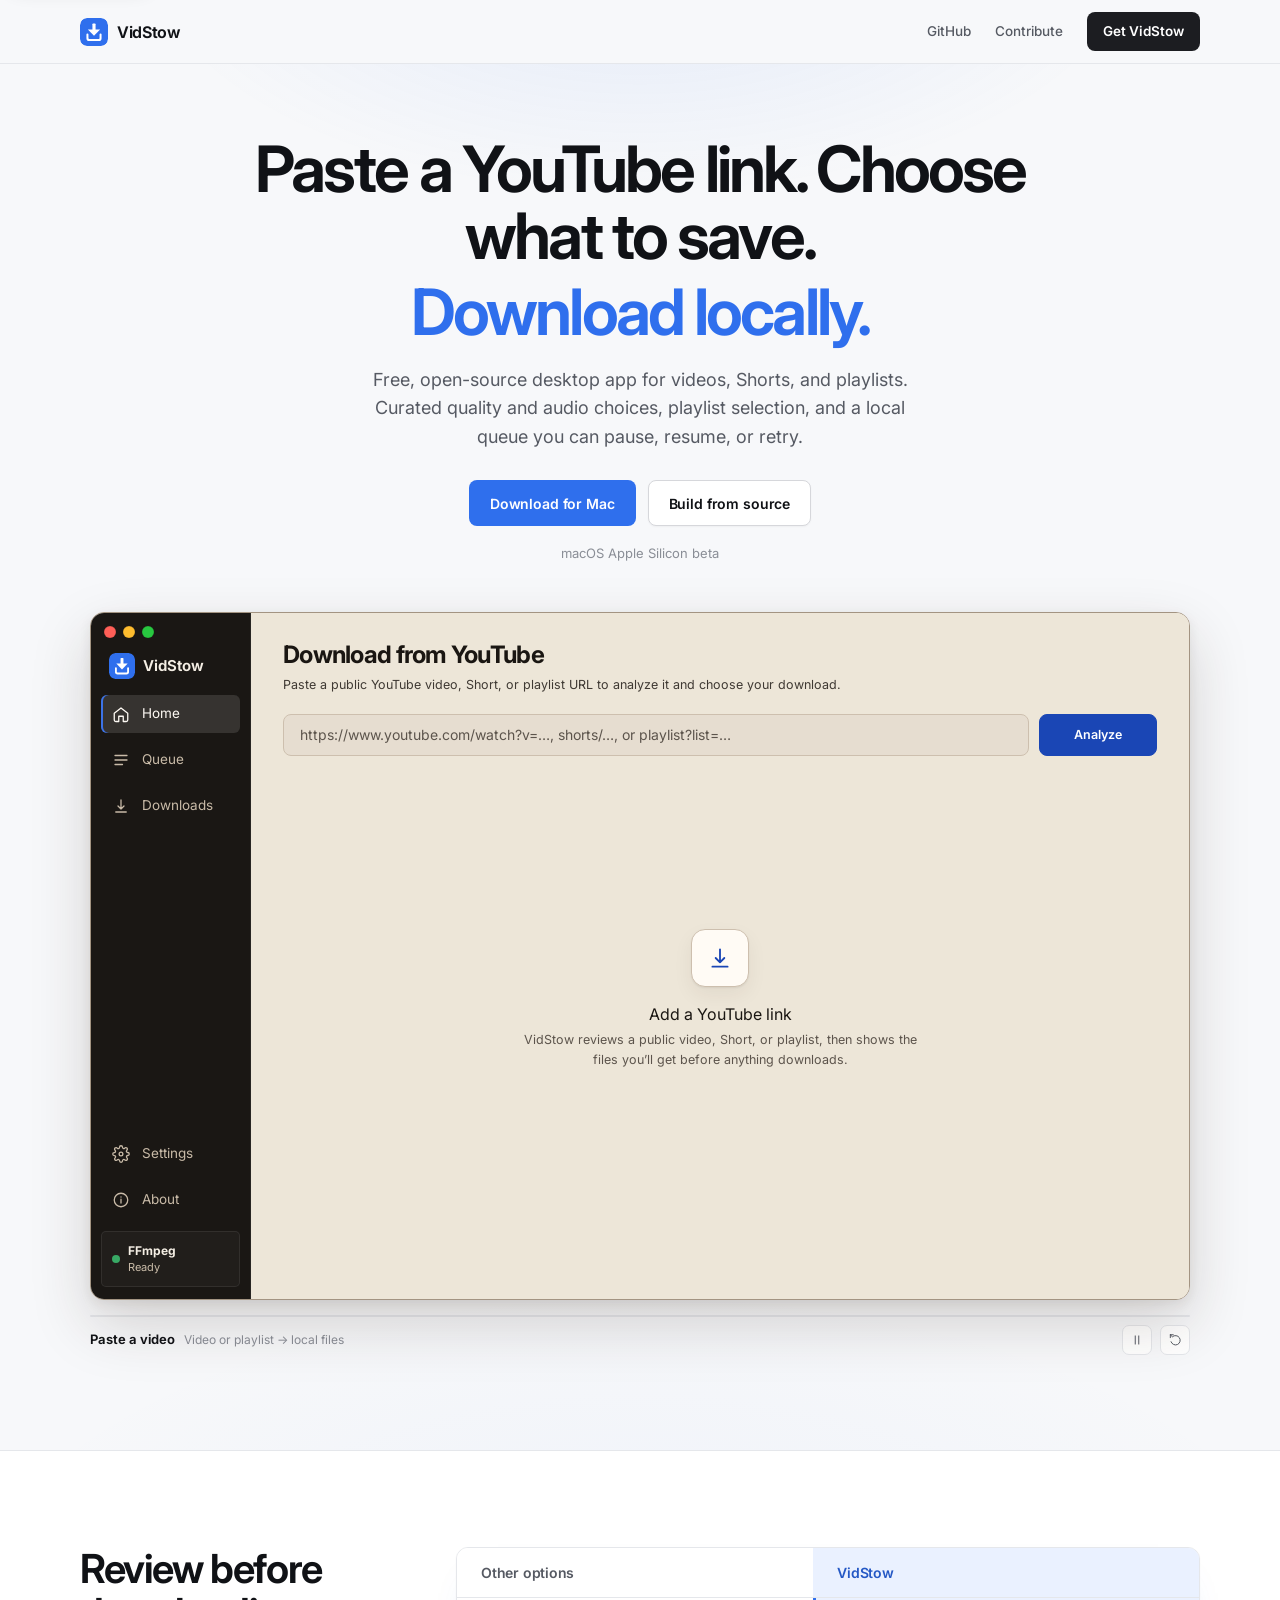
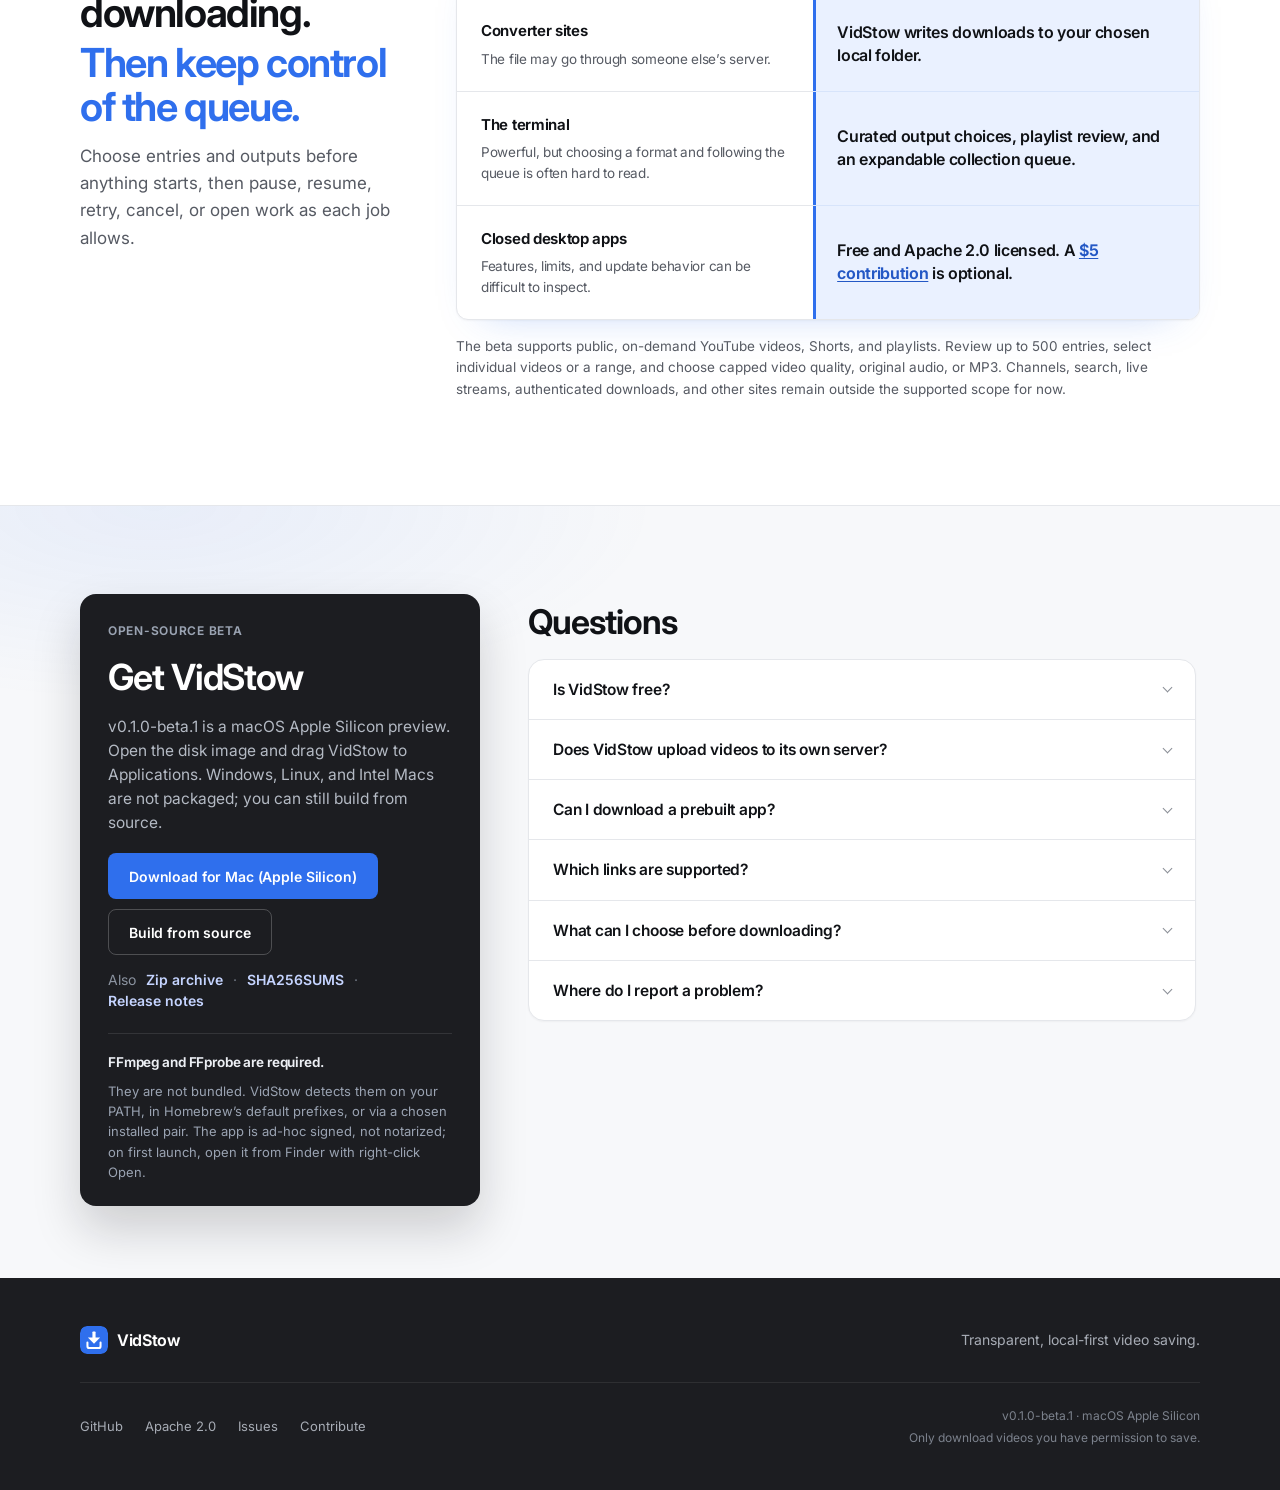
==== commit 65d31e52: "Publish the Mac Apple Silicon beta marketing site. Co-authored-by: Cursor <cursoragent@cursor.com>" ====
--- a/index.html
+++ b/index.html
@@ -1,2 +1,2 @@
-<!DOCTYPE html><html lang="en"><head><meta charSet="utf-8"/><meta name="viewport" content="width=device-width, initial-scale=1"/><link rel="stylesheet" href="/_next/static/css/index.DPqyRLxU.css" data-rsc-css-href="/_next/static/css/index.DPqyRLxU.css" data-precedence="vite-rsc/importer-resources"/><link rel="modulepreload" fetchPriority="low" href="/_next/static/chunks/index-C8yVYjnf.js"/><script src="/_next/static/chunks/rolldown-runtime-C60lm6uB.js" type="module" async=""></script><script src="/_next/static/chunks/framework-BgSIrAUN.js" type="module" async=""></script><link rel="modulepreload" href="/_next/static/chunks/layout-segment-context-D8ufGWfx.js" crossorigin=""/><link rel="modulepreload" href="/_next/static/chunks/page-Bw0A8w74.js" crossorigin=""/><title>VidStow — Paste a YouTube link. Choose what to save. Download locally.</title><meta name="description" content="Free, open-source desktop app for videos, Shorts, and playlists. Curated quality and audio choices, playlist selection, and a local queue you can pause, resume, or retry."/><meta property="og:title" content="VidStow — Paste a YouTube link. Choose what to save. Download locally."/><meta property="og:description" content="Free, open-source desktop app. Curated quality and audio choices, playlist selection, and a local queue."/><meta property="og:image" content="https://vidstow.github.io/og.png"/><meta property="og:image:width" content="1536"/><meta property="og:image:height" content="1024"/><meta property="og:image:alt" content="VidStow product preview"/><meta name="twitter:card" content="summary_large_image"/><meta name="twitter:title" content="VidStow — Paste a YouTube link. Choose what to save. Download locally."/><meta name="twitter:description" content="Free, open-source desktop app. Curated quality and audio choices, playlist selection, and a local queue."/><meta name="twitter:image" content="https://vidstow.github.io/og.png"/><link rel="shortcut icon" href="/brand-mark.png"/><link rel="icon" href="/brand-mark.svg"/><link rel="apple-touch-icon" href="/apple-touch-icon.png"/><script>Object.assign(((self[Symbol.for("vinext.navigationRuntime")]??={bootstrap:{routeManifest:null},functions:{}}).bootstrap.rsc??={rsc:[]}),{params:{},nav:{"pathname":"/","searchParams":[]}})</script><link rel="modulepreload" href="/_next/static/chunks/index-C8yVYjnf.js" />
-</head><body><main id="main-content"><a class="skip-link" href="#main-content">Skip to content</a><nav class="site-nav"><a class="site-brand" href="#top"><svg width="28" height="28" viewBox="0 0 32 32" fill="none" aria-hidden="true"><rect width="32" height="32" rx="8" fill="#2f6fed"></rect><rect x="14.2" y="6.2" width="3.6" height="9.2" rx=".85" fill="#fff"></rect><path d="M16 20.2 9 13h14L16 20.2Z" fill="#fff"></path><path d="M8.5 18.75v4.4A2.1 2.1 0 0 0 10.6 25.25h10.8a2.1 2.1 0 0 0 2.1-2.1v-4.4" stroke="#fff" stroke-width="2.3" stroke-linecap="round"></path></svg><span>VidStow</span></a><div><a href="https://github.com/vidstow/vidstow">GitHub</a><a href="https://github.com/sponsors/tejasa97">Contribute</a><a class="nav-download" href="#get-vidstow">Get VidStow</a></div></nav><section class="hero" id="top"><div class="hero-copy"><h1>Paste a YouTube link. Choose what to save.<em>Download locally.</em></h1><p class="lede">Free, open-source desktop app for videos, Shorts, and playlists. Curated quality and audio choices, playlist selection, and a local queue you can pause, resume, or retry.</p><div class="hero-actions"><a class="button primary" href="https://github.com/vidstow/vidstow#run-locally">Build from source</a><a class="button secondary" href="https://github.com/vidstow/vidstow">View on GitHub</a></div><p class="hero-platforms">Open-source beta · no public binary release yet</p></div><div class="demo-stage"><div class="demo-shell" role="img" aria-label="VidStow video and playlist download workflow"><span class="traffic" aria-hidden="true"><i></i><i></i><i></i></span><div class="demo-app" inert=""><aside class="vs-sidebar"><div class="vs-brand"><span class="vs-brand-mark"><img src="/brand-mark.svg" alt=""/></span><span>VidStow</span></div><nav><ul><li><div class="vs-nav-item is-active"><span class="vs-nav-icon"><svg viewBox="0 0 24 24" aria-hidden="true" fill="none" stroke="currentColor" stroke-width="1.7" stroke-linecap="round" stroke-linejoin="round"><path d="M3 11l9-7 9 7v9a2 2 0 0 1-2 2h-4v-7H9v7H5a2 2 0 0 1-2-2z"></path></svg></span><span class="vs-nav-label">Home</span></div></li><li><div class="vs-nav-item"><span class="vs-nav-icon"><svg viewBox="0 0 24 24" aria-hidden="true" fill="none" stroke="currentColor" stroke-width="1.7" stroke-linecap="round" stroke-linejoin="round"><path d="M4 6h16M4 12h16M4 18h10"></path></svg></span><span class="vs-nav-label">Queue</span></div></li><li><div class="vs-nav-item"><span class="vs-nav-icon"><svg viewBox="0 0 24 24" aria-hidden="true" fill="none" stroke="currentColor" stroke-width="1.7" stroke-linecap="round" stroke-linejoin="round"><path d="M12 4v12m0 0-4-4m4 4 4-4M5 20h14"></path></svg></span><span class="vs-nav-label">Downloads</span></div></li></ul></nav><nav class="vs-utility"><ul><li><div class="vs-nav-item"><span class="vs-nav-icon"><svg viewBox="0 0 24 24" aria-hidden="true" fill="none" stroke="currentColor" stroke-width="1.7" stroke-linecap="round" stroke-linejoin="round"><circle cx="12" cy="12" r="2.5"></circle><path d="M19.4 15a1.7 1.7 0 0 0 .3 1.8l.1.1a2 2 0 1 1-2.8 2.8l-.1-.1a1.7 1.7 0 0 0-1.8-.3 1.7 1.7 0 0 0-1 1.5V21a2 2 0 0 1-4 0v-.1a1.7 1.7 0 0 0-1.1-1.5 1.7 1.7 0 0 0-1.8.3l-.1.1a2 2 0 1 1-2.8-2.8l.1-.1a1.7 1.7 0 0 0 .3-1.8 1.7 1.7 0 0 0-1.5-1H3a2 2 0 0 1 0-4h.1a1.7 1.7 0 0 0 1.5-1.1 1.7 1.7 0 0 0-.3-1.8l-.1-.1a2 2 0 1 1 2.8-2.8l.1.1a1.7 1.7 0 0 0 1.8.3H9a1.7 1.7 0 0 0 1-1.5V3a2 2 0 0 1 4 0v.1a1.7 1.7 0 0 0 1 1.5 1.7 1.7 0 0 0 1.8-.3l.1-.1a2 2 0 1 1 2.8 2.8l-.1.1a1.7 1.7 0 0 0-.3 1.8V9a1.7 1.7 0 0 0 1.5 1H21a2 2 0 0 1 0 4h-.1a1.7 1.7 0 0 0-1.5 1z"></path></svg></span><span class="vs-nav-label">Settings</span></div></li><li><div class="vs-nav-item"><span class="vs-nav-icon"><svg viewBox="0 0 24 24" aria-hidden="true" fill="none" stroke="currentColor" stroke-width="1.7" stroke-linecap="round" stroke-linejoin="round"><circle cx="12" cy="12" r="9"></circle><path d="M12 11v5M12 8h.01"></path></svg></span><span class="vs-nav-label">About</span></div></li></ul></nav><div class="vs-ffmpeg"><i></i><div><strong>FFmpeg</strong><span>Ready</span></div></div></aside><main class="demo-main"><div class="vs-screen is-visible" aria-hidden="false"><section class="vs-home-page"><header class="vs-page-header"><h1>Download from YouTube</h1><p>Paste a public YouTube video, Short, or playlist URL to analyze it and choose your download.</p></header><div class="vs-analyze-bar"><div class="vs-input">https://www.youtube.com/watch?v=…, shorts/…, or playlist?list=…<span class="vs-caret"></span></div><div class="vs-primary">Analyze</div></div><section class="vs-welcome"><div><svg viewBox="0 0 24 24" aria-hidden="true" fill="none" stroke="currentColor" stroke-width="1.7" stroke-linecap="round" stroke-linejoin="round"><path d="M12 4v12m0 0-4-4m4 4 4-4M5 20h14"></path></svg></div><h2>Add a YouTube link</h2><p>VidStow reviews a public video, Short, or playlist, then shows the files you’ll get before anything downloads.</p></section></section></div><div class="vs-screen" aria-hidden="true"><section class="vs-home-page vs-fill"><header class="vs-page-header"><h1>Download from YouTube</h1></header><div class="vs-analyze-bar"><div class="vs-input has-value">https://www.youtube.com/watch?v=aqz-KE-bpKQ<span class="vs-caret"></span></div><div class="vs-primary">Analyze</div></div><section class="vs-workspace vs-workspace-video"><header class="vs-identity"><div class="vs-identity-thumb-wrap"><img class="vs-identity-thumb" src="/demo-big-buck-bunny.jpg" alt=""/><span>10:34</span></div><div class="vs-identity-copy"><strong>Big Buck Bunny 60fps 4K - Official Blender Foundation Short Film</strong><span>Blender</span><small>10:34</small></div><div class="vs-policy"><h2>Choose Download</h2><div class="vs-segment"><b>Video</b><span>Audio</span></div></div></header><div class="vs-plan-list"><div class="vs-plan-row selected"><i></i><div><strong>Best available <em>Recommended</em></strong><small>MP4 · H.264</small></div><span>~180 MB</span></div><div class="vs-plan-row"><i></i><div><strong>Up to 1080p</strong><small>MP4 · H.264</small></div><span>~85 MB</span></div></div><footer class="vs-save-bar"><div class="vs-destination"><span>Save to</span><strong>/Users/Shared/VidStow</strong><small>Best available · MP4 · ~180 MB</small></div><button class="vs-secondary">Change…</button><button class="vs-primary vs-add">Add to Queue</button></footer></section></section></div><div class="vs-screen" aria-hidden="true"><section class="vs-home-page vs-fill"><header class="vs-page-header"><h1>Download from YouTube</h1></header><div class="vs-analyze-bar"><div class="vs-input has-value">https://www.youtube.com/playlist?list=NASA-mission-highlights<span class="vs-caret"></span></div><div class="vs-primary">Analyze</div></div><section class="vs-workspace"><header class="vs-identity"><img class="vs-identity-thumb" src="/demo-nasa-artemis.jpg" alt=""/><div class="vs-identity-copy"><strong>NASA Mission Highlights</strong><span><b>Playlist</b> · NASA · <!-- -->2<!-- --> videos</span><small>2<!-- --> of <!-- -->2<!-- --> selected</small></div><div class="vs-policy"><h2>Format</h2><p class="vs-policy-note">Every selected video uses this format.</p><div class="vs-segment"><b>Video</b><span>Audio</span></div><div class="vs-select">Up to 1080p <span>⌄</span></div></div></header><div class="vs-toolbar"><div class="vs-check-label"><i class="vs-check checked">✓</i>All available</div><button>Clear</button><div class="vs-range"><span>Range</span><i>1</i><span>–</span><i>2</i><button>Apply</button></div><div class="vs-search">Search playlist…</div></div><div class="vs-entry-list"><article class="vs-entry selected"><i class="vs-check checked">✓</i><span class="vs-number">1</span><img src="/demo-nasa-artemis.jpg" alt=""/><strong>Artemis I: Launch to Splashdown Highlights</strong><span class="vs-meta">2:03</span></article><article class="vs-entry selected"><i class="vs-check checked">✓</i><span class="vs-number">2</span><img src="/demo-nasa-webb.jpg" alt=""/><strong>First Images from the James Webb Space Telescope</strong><span class="vs-meta">3:21</span></article></div><footer class="vs-save-bar"><div class="vs-destination"><span>Save to</span><strong>/Users/Shared/VidStow</strong><small>Playlist folder · NASA Mission Highlights</small></div><button class="vs-secondary">Change…</button><button class="vs-primary vs-add">Add <!-- -->2<!-- --> Videos to Queue</button></footer></section></section></div><div class="vs-screen" aria-hidden="true"><section class="vs-queue-page"><header class="vs-queue-header"><div><h1>Queue</h1><p>2 jobs · 2 running</p></div><div class="vs-header-actions"><button>Pause All</button><button disabled="">Clear Completed</button></div></header><div class="vs-occupancy"><strong>2 of 2 active slots</strong><i></i><span>0 waiting</span><i></i><span>0 paused</span><i></i><span>2<!-- --> of 3 processing</span></div><section class="vs-job-section"><h2>Active &amp; queued <span>2</span></h2><div class="vs-job-list"><section class="vs-collection"><div class="vs-parent-row"><button class="vs-toggle">▾</button><img src="/demo-nasa-artemis.jpg" alt=""/><div class="vs-collection-identity"><h3>NASA Mission Highlights</h3><p>NASA · Up to 1080p · 2 videos</p><div class="vs-collection-progress"><div class="vs-track"><span style="width:7%"></span></div><span>7%</span></div></div><div class="vs-collection-actions"><button>Pause</button><button>Cancel</button></div></div><div class="vs-children"><article class="vs-job-row"><img class="vs-job-thumbnail" src="/demo-nasa-artemis.jpg" alt=""/><div class="vs-job-content"><div class="vs-job-topline"><div class="vs-title-block"><h3>Artemis I: Launch to Splashdown Highlights</h3><p>Up to 1080p · MP4</p></div><span class="vs-badge info"><i></i>Downloading</span><div class="vs-job-actions"><button>Pause</button><button>Cancel</button></div></div><div class="vs-job-progress"><div class="vs-track"><span style="width:8%"></span></div><span>8<!-- -->%</span><span>6.8 MB/s · ETA 14s</span></div></div></article><article class="vs-job-row"><img class="vs-job-thumbnail" src="/demo-nasa-webb.jpg" alt=""/><div class="vs-job-content"><div class="vs-job-topline"><div class="vs-title-block"><h3>First Images from the James Webb Space Telescope</h3><p>Up to 1080p · MP4</p></div><span class="vs-badge info"><i></i>Downloading</span><div class="vs-job-actions"><button>Pause</button><button>Cancel</button></div></div><div class="vs-job-progress"><div class="vs-track"><span style="width:5%"></span></div><span>5<!-- -->%</span><span>6.8 MB/s · ETA 14s</span></div></div></article></div></section></div></section><footer class="vs-queue-footer">Jobs are saved automatically.</footer></section></div></main></div></div><div class="demo-controls"><div class="demo-progress" aria-hidden="true"><span style="width:0%"></span></div><p><span>Paste a video</span><small>Video or playlist → local files</small></p><button type="button" aria-label="Pause demo"><svg viewBox="0 0 24 24" aria-hidden="true" fill="none" stroke="currentColor" stroke-width="1.7" stroke-linecap="round" stroke-linejoin="round"><path d="M9 5v14M15 5v14"></path></svg></button><button type="button" aria-label="Replay demo"><svg viewBox="0 0 24 24" aria-hidden="true" fill="none" stroke="currentColor" stroke-width="1.7" stroke-linecap="round" stroke-linejoin="round"><path d="M4 8V3m0 0h5M4 3l3.5 3.5A8 8 0 1 1 5.2 15"></path></svg></button></div></div></section><section class="why" aria-label="Why VidStow"><div class="why-inner"><div class="why-intro"><h2>Review before downloading.<em>Then keep control of the queue.</em></h2><p>Choose entries and outputs before anything starts, then pause, resume, retry, cancel, or open work as each job allows.</p></div><div class="why-panel"><table class="why-table"><caption class="sr-only">How VidStow compares with converter sites, the terminal, and closed desktop apps</caption><thead><tr><th scope="col">Other options</th><th scope="col">VidStow</th></tr></thead><tbody><tr><th scope="row">Converter sites<small>The file may go through someone else’s server.</small></th><td>VidStow writes downloads to your chosen local folder.</td></tr><tr><th scope="row">The terminal<small>Powerful, but choosing a format and following the queue is often hard to read.</small></th><td>Curated output choices, playlist review, and an expandable collection queue.</td></tr><tr><th scope="row">Closed desktop apps<small>Features, limits, and update behavior can be difficult to inspect.</small></th><td>Free and Apache 2.0 licensed. A <a href="https://github.com/sponsors/tejasa97">$5 contribution</a> is optional.</td></tr></tbody></table><p class="why-note">The beta supports public, on-demand YouTube videos, Shorts, and playlists. Review up to 500 entries, select individual videos or a range, and choose capped video quality, original audio, or MP3. Channels, search, live streams, authenticated downloads, and other sites remain outside the supported scope for now.</p></div></div></section><section class="info-section" aria-label="Get VidStow and frequently asked questions"><div class="info-inner"><aside class="get-panel" id="get-vidstow"><p class="get-kicker">Open-source beta</p><h2>Get VidStow</h2><p class="download-lede">The source is available now. No public binary has been released; the first planned prebuilt preview is for macOS Apple Silicon.</p><div class="download-cta"><div class="download-actions"><a class="button primary" href="https://github.com/vidstow/vidstow#run-locally">Build from source</a><a class="button secondary" href="https://github.com/vidstow/vidstow">View repository</a></div><p class="download-also"><span>Prebuilt app</span><a href="https://github.com/vidstow/vidstow/releases">Watch GitHub Releases</a></p></div><p class="ffmpeg-note"><strong>FFmpeg and FFprobe are external tools.</strong> VidStow detects them on your PATH, in Homebrew’s default prefixes, or via a chosen installed pair. They are needed for stream merging and MP3 conversion.</p></aside><section class="faq"><h2>Questions</h2><div class="faq-list"><details><summary>Is VidStow free?</summary><p>Yes. The full app is free and Apache 2.0 licensed. An optional<!-- --> <a href="https://github.com/sponsors/tejasa97">$5 contribution</a> supports signing, testing, and continued development; it does not unlock features.</p></details><details><summary>Does VidStow upload videos to its own server?</summary><p>No. There is no VidStow conversion or storage service. The desktop app works locally while contacting the services needed for the download.</p></details><details><summary>Can I download a prebuilt app?</summary><p>Not yet. There is no public VidStow release today. You can <a href="https://github.com/vidstow/vidstow#run-locally">build the beta from source</a> or watch <a href="https://github.com/vidstow/vidstow/releases">GitHub Releases</a>; the first planned package targets macOS Apple Silicon.</p></details><details><summary>Which links are supported?</summary><p>The beta supports public, on-demand YouTube video, Short, and playlist URLs. For now, it does not expose channels, search, live streams, authenticated media, or other sites.</p></details><details><summary>What can I choose before downloading?</summary><p>For one video or Short, VidStow shows the available curated video and audio outputs. For a playlist, you can select available entries, apply a position range, search the list, and choose a shared video-quality cap or audio policy before adding the collection.</p></details><details><summary>Where do I report a problem?</summary><p>Use <a href="https://github.com/vidstow/vidstow/issues">GitHub Issues</a> and include the privacy-safe diagnostics from VidStow Settings when relevant.</p></details></div></section></div></section><footer><div class="footer-top"><a class="site-brand" href="#top"><svg width="28" height="28" viewBox="0 0 32 32" fill="none" aria-hidden="true"><rect width="32" height="32" rx="8" fill="#2f6fed"></rect><rect x="14.2" y="6.2" width="3.6" height="9.2" rx=".85" fill="#fff"></rect><path d="M16 20.2 9 13h14L16 20.2Z" fill="#fff"></path><path d="M8.5 18.75v4.4A2.1 2.1 0 0 0 10.6 25.25h10.8a2.1 2.1 0 0 0 2.1-2.1v-4.4" stroke="#fff" stroke-width="2.3" stroke-linecap="round"></path></svg><span>VidStow</span></a><p>Transparent, local-first video saving.</p></div><div class="footer-bottom"><nav><a href="https://github.com/vidstow/vidstow">GitHub</a><a href="https://github.com/vidstow/vidstow/blob/main/LICENSE">Apache 2.0</a><a href="https://github.com/vidstow/vidstow/issues">Issues</a><a href="https://github.com/sponsors/tejasa97">Contribute</a></nav><div class="footer-meta"><span class="footer-status">Unreleased beta · source available</span><p class="footer-note">Only download videos you have permission to save.</p></div></div></footer></main><script type="module" src="https://static.cloudflareinsights.com/beacon.min.js" data-cf-beacon="{&quot;token&quot;:&quot;eeed72c71acc4dbf9d6d6ca7156ed54f&quot;}"></script><script type="module" src="/_next/static/chunks/index-C8yVYjnf.js" id="_R_" async=""></script><script>((self[Symbol.for("vinext.navigationRuntime")]??={bootstrap:{routeManifest:null},functions:{}}).bootstrap.rsc??={rsc:[]}).rsc.push("2:I[\"8c0f216c4604\",[],\"Children\",1]\n")</script><script>((self[Symbol.for("vinext.navigationRuntime")]??={bootstrap:{routeManifest:null},functions:{}}).bootstrap.rsc??={rsc:[]}).rsc.push("3:I[\"593f344dc510\",[],\"GlobalErrorBoundary\",1]\n")</script><script>((self[Symbol.for("vinext.navigationRuntime")]??={bootstrap:{routeManifest:null},functions:{}}).bootstrap.rsc??={rsc:[]}).rsc.push("4:I[\"0b874ad30386\",[],\"default\",1]\n")</script><script>((self[Symbol.for("vinext.navigationRuntime")]??={bootstrap:{routeManifest:null},functions:{}}).bootstrap.rsc??={rsc:[]}).rsc.push("5:I[\"593f344dc510\",[],\"ErrorBoundary\",1]\n")</script><script>((self[Symbol.for("vinext.navigationRuntime")]??={bootstrap:{routeManifest:null},functions:{}}).bootstrap.rsc??={rsc:[]}).rsc.push("6:I[\"15c18cfaeeff\",[],\"LayoutSegmentProvider\",1]\n")</script><script>((self[Symbol.for("vinext.navigationRuntime")]??={bootstrap:{routeManifest:null},functions:{}}).bootstrap.rsc??={rsc:[]}).rsc.push("7:I[\"8c0f216c4604\",[],\"Slot\",1]\n")</script><script>((self[Symbol.for("vinext.navigationRuntime")]??={bootstrap:{routeManifest:null},functions:{}}).bootstrap.rsc??={rsc:[]}).rsc.push("8:I[\"9276801271d6\",[],\"AppRouterScrollTarget\",1]\n")</script><script>((self[Symbol.for("vinext.navigationRuntime")]??={bootstrap:{routeManifest:null},functions:{}}).bootstrap.rsc??={rsc:[]}).rsc.push("9:I[\"593f344dc510\",[],\"RedirectBoundary\",1]\n")</script><script>((self[Symbol.for("vinext.navigationRuntime")]??={bootstrap:{routeManifest:null},functions:{}}).bootstrap.rsc??={rsc:[]}).rsc.push(":HL[\"/_next/static/css/index.DPqyRLxU.css\",\"style\"     ]\n")</script><script>((self[Symbol.for("vinext.navigationRuntime")]??={bootstrap:{routeManifest:null},functions:{}}).bootstrap.rsc??={rsc:[]}).rsc.push("0:{\"__route\":\"route:/\",\"__interceptionContext\":null,\"__layoutIds\":[\"layout:/\"],\"__rootLayout\":\"/\",\"__sourcePage\":\"/page\",\"page:/\":\"$L1\",\"layout:/\":[[[[\"$\",\"link\",\"css:/_next/static/css/index.DPqyRLxU.css\",{\"rel\":\"stylesheet\",\"precedence\":\"vite-rsc/importer-resources\",\"href\":\"/_next/static/css/index.DPqyRLxU.css\",\"data-rsc-css-href\":\"/_next/static/css/index.DPqyRLxU.css\"}],\"$undefined\"],[\"$\",\"html\",null,{\"lang\":\"en\",\"children\":[\"$\",\"body\",null,{\"children\":[[\"$\",\"$L2\",null,{}],[\"$\",\"script\",null,{\"type\":\"module\",\"src\":\"https://static.cloudflareinsights.com/beacon.min.js\",\"data-cf-beacon\":\"{\\\"token\\\":\\\"eeed72c71acc4dbf9d6d6ca7156ed54f\\\"}\"}]]}]}]],null],\"route:/\":[[[\"$\",\"meta\",null,{\"charSet\":\"utf-8\"}],[[\"$\",\"title\",\"0\",{\"children\":\"VidStow — Paste a YouTube link. Choose what to save. Download locally.\"}],[\"$\",\"meta\",\"1\",{\"name\":\"description\",\"content\":\"Free, open-source desktop app for videos, Shorts, and playlists. Curated quality and audio choices, playlist selection, and a local queue you can pause, resume, or retry.\"}],[\"$\",\"meta\",\"2\",{\"property\":\"og:title\",\"content\":\"VidStow — Paste a YouTube link. Choose what to save. Download locally.\"}],[\"$\",\"meta\",\"3\",{\"property\":\"og:description\",\"content\":\"Free, open-source desktop app. Curated quality and audio choices, playlist selection, and a local queue.\"}],[\"$\",\"meta\",\"4\",{\"property\":\"og:image\",\"content\":\"https://vidstow.github.io/og.png\"}],[\"$\",\"meta\",\"5\",{\"property\":\"og:image:width\",\"content\":\"1536\"}],[\"$\",\"meta\",\"6\",{\"property\":\"og:image:height\",\"content\":\"1024\"}],[\"$\",\"meta\",\"7\",{\"property\":\"og:image:alt\",\"content\":\"VidStow product preview\"}],[\"$\",\"meta\",\"8\",{\"name\":\"twitter:card\",\"content\":\"summary_large_image\"}],[\"$\",\"meta\",\"9\",{\"name\":\"twitter:title\",\"content\":\"VidStow — Paste a YouTube link. Choose what to save. Download locally.\"}],[\"$\",\"meta\",\"10\",{\"name\":\"twitter:description\",\"content\":\"Free, open-source desktop app. Curated quality and audio choices, playlist selection, and a local queue.\"}],[\"$\",\"meta\",\"11\",{\"name\":\"twitter:image\",\"content\":\"https://vidstow.github.io/og.png\"}],[\"$\",\"link\",\"12\",{\"rel\":\"shortcut icon\",\"href\":\"/brand-mark.png\"}],[\"$\",\"link\",\"13\",{\"rel\":\"icon\",\"href\":\"/brand-mark.svg\"}],[\"$\",\"link\",\"14\",{\"rel\":\"apple-touch-icon\",\"href\":\"/apple-touch-icon.png\"}]],[[\"$\",\"meta\",\"0\",{\"name\":\"viewport\",\"content\":\"width=device-width, initial-scale=1\"}]]],[\"$\",\"$L3\",null,{\"fallback\":\"$4\",\"children\":[\"$\",\"$L5\",null,{\"fallback\":\"$4\",\"children\":[\"$\",\"$L6\",null,{\"providerId\":\"layout:/\",\"segmentMap\":{\"children\":[]},\"children\":[\"$\",\"$L7\",null,{\"id\":\"layout:/\",\"parallelSlots\":\"$undefined\",\"children\":[\"$\",\"$L8\",null,{\"children\":[\"$\",\"$L9\",null,{\"children\":[[\"$\",\"$L6\",null,{\"providerId\":\"page:/\",\"segmentMap\":{\"children\":[\"__PAGE__\"]},\"children\":[\"$\",\"$L7\",null,{\"id\":\"page:/\"}]}],null]}]}]}]}]}]}],null,null],\"__layoutFlags\":{\"layout:/\":\"s\"},\"__artifactCompatibility\":{\"schemaVersion\":1,\"graphVersion\":\"app-route-graph:1177fd80f83fa7b0\",\"deploymentVersion\":\"5f2484e0-20c8-4cf0-a0f0-b843f7ff2b07\",\"appElementsSchemaVersion\":1,\"rscPayloadSchemaVersion\":1,\"rootBoundaryId\":\"/\",\"renderEpoch\":null},\"__renderObservation\":{\"schemaVersion\":1,\"output\":{\"kind\":\"app-rsc\",\"mountedSlotsFingerprint\":null,\"renderEpoch\":null,\"rootBoundaryId\":\"/\",\"routeId\":\"route:/\"},\"completeness\":\"partial\",\"boundaryOutcome\":{\"kind\":\"unknown\"},\"requestApis\":[{\"kind\":\"connection\",\"status\":\"unknown\"},{\"kind\":\"cookies\",\"status\":\"unknown\"},{\"kind\":\"draftMode\",\"status\":\"unknown\"},{\"kind\":\"headers\",\"status\":\"unknown\"},{\"kind\":\"params\",\"status\":\"unknown\"},{\"kind\":\"searchParams\",\"status\":\"unknown\"}],\"dynamicFetches\":[],\"cacheTags\":[\"/\",\"_N_T_/\",\"_N_T_/index\",\"_N_T_/layout\",\"_N_T_/page\"],\"pathTags\":[\"/\"],\"cacheability\":\"unknown\",\"downgrade\":{\"target\":\"freshRender\",\"reasons\":[{\"code\":\"CP_DOWNGRADE_CACHEABILITY_UNKNOWN\",\"target\":\"freshRender\"},{\"code\":\"CP_DOWNGRADE_INCOMPLETE_OBSERVATION\",\"completeness\":\"partial\",\"target\":\"freshRender\"},{\"code\":\"CP_DOWNGRADE_UNKNOWN_REQUEST_API\",\"requestApi\":\"connection\",\"target\":\"freshRender\"},{\"code\":\"CP_DOWNGRADE_UNKNOWN_REQUEST_API\",\"requestApi\":\"cookies\",\"target\":\"freshRender\"},{\"code\":\"CP_DOWNGRADE_UNKNOWN_REQUEST_API\",\"requestApi\":\"draftMode\",\"target\":\"freshRender\"},{\"code\":\"CP_DOWNGRADE_UNKNOWN_REQUEST_API\",\"requestApi\":\"headers\",\"target\":\"freshRender\"},{\"code\":\"CP_DOWNGRADE_UNKNOWN_REQUEST_API\",\"requestApi\":\"params\",\"target\":\"freshRender\"},{\"code\":\"CP_DOWNGRADE_UNKNOWN_REQUEST_API\",\"requestApi\":\"searchParams\",\"target\":\"freshRender\"}],\"fallback\":{\"kind\":\"breakerFallback\",\"code\":\"CP_PRIVATE_DYNAMIC_DOWNGRADE\",\"mode\":\"renderFresh\",\"scope\":\"affectedOutput\",\"fields\":{\"reasonCodes\":[\"CP_DOWNGRADE_CACHEABILITY_UNKNOWN\",\"CP_DOWNGRADE_INCOMPLETE_OBSERVATION\",\"CP_DOWNGRADE_UNKNOWN_REQUEST_API\",\"CP_DOWNGRADE_UNKNOWN_REQUEST_API\",\"CP_DOWNGRADE_UNKNOWN_REQUEST_API\",\"CP_DOWNGRADE_UNKNOWN_REQUEST_API\",\"CP_DOWNGRADE_UNKNOWN_REQUEST_API\",\"CP_DOWNGRADE_UNKNOWN_REQUEST_API\"],\"target\":\"freshRender\"}},\"isPublicCacheCandidate\":false}}}\n")</script><script>((self[Symbol.for("vinext.navigationRuntime")]??={bootstrap:{routeManifest:null},functions:{}}).bootstrap.rsc??={rsc:[]}).rsc.push("a:I[\"6efdf509a785\",[],\"default\",1]\n")</script><script>((self[Symbol.for("vinext.navigationRuntime")]??={bootstrap:{routeManifest:null},functions:{}}).bootstrap.rsc??={rsc:[]}).rsc.push("1:[\"$\",\"$La\",null,{\"params\":\"$@b\",\"searchParams\":\"$@c\"}]\n")</script><script>((self[Symbol.for("vinext.navigationRuntime")]??={bootstrap:{routeManifest:null},functions:{}}).bootstrap.rsc??={rsc:[]}).rsc.push("b:{}\n")</script><script>((self[Symbol.for("vinext.navigationRuntime")]??={bootstrap:{routeManifest:null},functions:{}}).bootstrap.rsc??={rsc:[]}).rsc.push("c:{}\n")</script><script>Object.assign(((self[Symbol.for("vinext.navigationRuntime")]??={bootstrap:{routeManifest:null},functions:{}}).bootstrap.rsc??={rsc:[]}),{"initialCacheKind":"dynamic"});((self[Symbol.for("vinext.navigationRuntime")]??={bootstrap:{routeManifest:null},functions:{}}).bootstrap.rsc??={rsc:[]}).done=true</script></body></html>+<!DOCTYPE html><html lang="en"><head><meta charSet="utf-8"/><meta name="viewport" content="width=device-width, initial-scale=1"/><link rel="stylesheet" href="/_next/static/css/index.DPqyRLxU.css" data-rsc-css-href="/_next/static/css/index.DPqyRLxU.css" data-precedence="vite-rsc/importer-resources"/><link rel="modulepreload" fetchPriority="low" href="/_next/static/chunks/index-BbsuJFCW.js"/><script src="/_next/static/chunks/rolldown-runtime-C60lm6uB.js" type="module" async=""></script><script src="/_next/static/chunks/framework-BgSIrAUN.js" type="module" async=""></script><link rel="modulepreload" href="/_next/static/chunks/layout-segment-context-Bk567yJN.js" crossorigin=""/><link rel="modulepreload" href="/_next/static/chunks/page-DJOORJrV.js" crossorigin=""/><title>VidStow — Paste a YouTube link. Choose what to save. Download locally.</title><meta name="description" content="Free, open-source desktop app for videos, Shorts, and playlists. Curated quality and audio choices, playlist selection, and a local queue you can pause, resume, or retry."/><meta property="og:title" content="VidStow — Paste a YouTube link. Choose what to save. Download locally."/><meta property="og:description" content="Free, open-source desktop app. Curated quality and audio choices, playlist selection, and a local queue."/><meta property="og:image" content="https://vidstow.github.io/og.png"/><meta property="og:image:width" content="1536"/><meta property="og:image:height" content="1024"/><meta property="og:image:alt" content="VidStow product preview"/><meta name="twitter:card" content="summary_large_image"/><meta name="twitter:title" content="VidStow — Paste a YouTube link. Choose what to save. Download locally."/><meta name="twitter:description" content="Free, open-source desktop app. Curated quality and audio choices, playlist selection, and a local queue."/><meta name="twitter:image" content="https://vidstow.github.io/og.png"/><link rel="shortcut icon" href="/brand-mark.png"/><link rel="icon" href="/brand-mark.svg"/><link rel="apple-touch-icon" href="/apple-touch-icon.png"/><script>Object.assign(((self[Symbol.for("vinext.navigationRuntime")]??={bootstrap:{routeManifest:null},functions:{}}).bootstrap.rsc??={rsc:[]}),{params:{},nav:{"pathname":"/","searchParams":[]}})</script><link rel="modulepreload" href="/_next/static/chunks/index-BbsuJFCW.js" />
+</head><body><main id="main-content"><a class="skip-link" href="#main-content">Skip to content</a><nav class="site-nav"><a class="site-brand" href="#top"><svg width="28" height="28" viewBox="0 0 32 32" fill="none" aria-hidden="true"><rect width="32" height="32" rx="8" fill="#2f6fed"></rect><rect x="14.2" y="6.2" width="3.6" height="9.2" rx=".85" fill="#fff"></rect><path d="M16 20.2 9 13h14L16 20.2Z" fill="#fff"></path><path d="M8.5 18.75v4.4A2.1 2.1 0 0 0 10.6 25.25h10.8a2.1 2.1 0 0 0 2.1-2.1v-4.4" stroke="#fff" stroke-width="2.3" stroke-linecap="round"></path></svg><span>VidStow</span></a><div><a href="https://github.com/vidstow/vidstow">GitHub</a><a href="https://github.com/sponsors/tejasa97">Contribute</a><a class="nav-download" href="#get-vidstow">Get VidStow</a></div></nav><section class="hero" id="top"><div class="hero-copy"><h1>Paste a YouTube link. Choose what to save.<em>Download locally.</em></h1><p class="lede">Free, open-source desktop app for videos, Shorts, and playlists. Curated quality and audio choices, playlist selection, and a local queue you can pause, resume, or retry.</p><div class="hero-actions"><a class="button primary" href="https://github.com/vidstow/vidstow/releases/download/v0.1.0-beta.1/VidStow-0.1.0-beta.1-darwin-arm64.dmg">Download for Mac</a><a class="button secondary" href="https://github.com/vidstow/vidstow#run-locally">Build from source</a></div><p class="hero-platforms">macOS Apple Silicon beta</p></div><div class="demo-stage"><div class="demo-shell" role="img" aria-label="VidStow video and playlist download workflow"><span class="traffic" aria-hidden="true"><i></i><i></i><i></i></span><div class="demo-app" inert=""><aside class="vs-sidebar"><div class="vs-brand"><span class="vs-brand-mark"><img src="/brand-mark.svg" alt=""/></span><span>VidStow</span></div><nav><ul><li><div class="vs-nav-item is-active"><span class="vs-nav-icon"><svg viewBox="0 0 24 24" aria-hidden="true" fill="none" stroke="currentColor" stroke-width="1.7" stroke-linecap="round" stroke-linejoin="round"><path d="M3 11l9-7 9 7v9a2 2 0 0 1-2 2h-4v-7H9v7H5a2 2 0 0 1-2-2z"></path></svg></span><span class="vs-nav-label">Home</span></div></li><li><div class="vs-nav-item"><span class="vs-nav-icon"><svg viewBox="0 0 24 24" aria-hidden="true" fill="none" stroke="currentColor" stroke-width="1.7" stroke-linecap="round" stroke-linejoin="round"><path d="M4 6h16M4 12h16M4 18h10"></path></svg></span><span class="vs-nav-label">Queue</span></div></li><li><div class="vs-nav-item"><span class="vs-nav-icon"><svg viewBox="0 0 24 24" aria-hidden="true" fill="none" stroke="currentColor" stroke-width="1.7" stroke-linecap="round" stroke-linejoin="round"><path d="M12 4v12m0 0-4-4m4 4 4-4M5 20h14"></path></svg></span><span class="vs-nav-label">Downloads</span></div></li></ul></nav><nav class="vs-utility"><ul><li><div class="vs-nav-item"><span class="vs-nav-icon"><svg viewBox="0 0 24 24" aria-hidden="true" fill="none" stroke="currentColor" stroke-width="1.7" stroke-linecap="round" stroke-linejoin="round"><circle cx="12" cy="12" r="2.5"></circle><path d="M19.4 15a1.7 1.7 0 0 0 .3 1.8l.1.1a2 2 0 1 1-2.8 2.8l-.1-.1a1.7 1.7 0 0 0-1.8-.3 1.7 1.7 0 0 0-1 1.5V21a2 2 0 0 1-4 0v-.1a1.7 1.7 0 0 0-1.1-1.5 1.7 1.7 0 0 0-1.8.3l-.1.1a2 2 0 1 1-2.8-2.8l.1-.1a1.7 1.7 0 0 0 .3-1.8 1.7 1.7 0 0 0-1.5-1H3a2 2 0 0 1 0-4h.1a1.7 1.7 0 0 0 1.5-1.1 1.7 1.7 0 0 0-.3-1.8l-.1-.1a2 2 0 1 1 2.8-2.8l.1.1a1.7 1.7 0 0 0 1.8.3H9a1.7 1.7 0 0 0 1-1.5V3a2 2 0 0 1 4 0v.1a1.7 1.7 0 0 0 1 1.5 1.7 1.7 0 0 0 1.8-.3l.1-.1a2 2 0 1 1 2.8 2.8l-.1.1a1.7 1.7 0 0 0-.3 1.8V9a1.7 1.7 0 0 0 1.5 1H21a2 2 0 0 1 0 4h-.1a1.7 1.7 0 0 0-1.5 1z"></path></svg></span><span class="vs-nav-label">Settings</span></div></li><li><div class="vs-nav-item"><span class="vs-nav-icon"><svg viewBox="0 0 24 24" aria-hidden="true" fill="none" stroke="currentColor" stroke-width="1.7" stroke-linecap="round" stroke-linejoin="round"><circle cx="12" cy="12" r="9"></circle><path d="M12 11v5M12 8h.01"></path></svg></span><span class="vs-nav-label">About</span></div></li></ul></nav><div class="vs-ffmpeg"><i></i><div><strong>FFmpeg</strong><span>Ready</span></div></div></aside><main class="demo-main"><div class="vs-screen is-visible" aria-hidden="false"><section class="vs-home-page"><header class="vs-page-header"><h1>Download from YouTube</h1><p>Paste a public YouTube video, Short, or playlist URL to analyze it and choose your download.</p></header><div class="vs-analyze-bar"><div class="vs-input">https://www.youtube.com/watch?v=…, shorts/…, or playlist?list=…<span class="vs-caret"></span></div><div class="vs-primary">Analyze</div></div><section class="vs-welcome"><div><svg viewBox="0 0 24 24" aria-hidden="true" fill="none" stroke="currentColor" stroke-width="1.7" stroke-linecap="round" stroke-linejoin="round"><path d="M12 4v12m0 0-4-4m4 4 4-4M5 20h14"></path></svg></div><h2>Add a YouTube link</h2><p>VidStow reviews a public video, Short, or playlist, then shows the files you’ll get before anything downloads.</p></section></section></div><div class="vs-screen" aria-hidden="true"><section class="vs-home-page vs-fill"><header class="vs-page-header"><h1>Download from YouTube</h1></header><div class="vs-analyze-bar"><div class="vs-input has-value">https://www.youtube.com/watch?v=aqz-KE-bpKQ<span class="vs-caret"></span></div><div class="vs-primary">Analyze</div></div><section class="vs-workspace vs-workspace-video"><header class="vs-identity"><div class="vs-identity-thumb-wrap"><img class="vs-identity-thumb" src="/demo-big-buck-bunny.jpg" alt=""/><span>10:34</span></div><div class="vs-identity-copy"><strong>Big Buck Bunny 60fps 4K - Official Blender Foundation Short Film</strong><span>Blender</span><small>10:34</small></div><div class="vs-policy"><h2>Choose Download</h2><div class="vs-segment"><b>Video</b><span>Audio</span></div></div></header><div class="vs-plan-list"><div class="vs-plan-row selected"><i></i><div><strong>Best available <em>Recommended</em></strong><small>MP4 · H.264</small></div><span>~180 MB</span></div><div class="vs-plan-row"><i></i><div><strong>Up to 1080p</strong><small>MP4 · H.264</small></div><span>~85 MB</span></div></div><footer class="vs-save-bar"><div class="vs-destination"><span>Save to</span><strong>/Users/Shared/VidStow</strong><small>Best available · MP4 · ~180 MB</small></div><button class="vs-secondary">Change…</button><button class="vs-primary vs-add">Add to Queue</button></footer></section></section></div><div class="vs-screen" aria-hidden="true"><section class="vs-home-page vs-fill"><header class="vs-page-header"><h1>Download from YouTube</h1></header><div class="vs-analyze-bar"><div class="vs-input has-value">https://www.youtube.com/playlist?list=NASA-mission-highlights<span class="vs-caret"></span></div><div class="vs-primary">Analyze</div></div><section class="vs-workspace"><header class="vs-identity"><img class="vs-identity-thumb" src="/demo-nasa-artemis.jpg" alt=""/><div class="vs-identity-copy"><strong>NASA Mission Highlights</strong><span><b>Playlist</b> · NASA · <!-- -->2<!-- --> videos</span><small>2<!-- --> of <!-- -->2<!-- --> selected</small></div><div class="vs-policy"><h2>Format</h2><p class="vs-policy-note">Every selected video uses this format.</p><div class="vs-segment"><b>Video</b><span>Audio</span></div><div class="vs-select">Up to 1080p <span>⌄</span></div></div></header><div class="vs-toolbar"><div class="vs-check-label"><i class="vs-check checked">✓</i>All available</div><button>Clear</button><div class="vs-range"><span>Range</span><i>1</i><span>–</span><i>2</i><button>Apply</button></div><div class="vs-search">Search playlist…</div></div><div class="vs-entry-list"><article class="vs-entry selected"><i class="vs-check checked">✓</i><span class="vs-number">1</span><img src="/demo-nasa-artemis.jpg" alt=""/><strong>Artemis I: Launch to Splashdown Highlights</strong><span class="vs-meta">2:03</span></article><article class="vs-entry selected"><i class="vs-check checked">✓</i><span class="vs-number">2</span><img src="/demo-nasa-webb.jpg" alt=""/><strong>First Images from the James Webb Space Telescope</strong><span class="vs-meta">3:21</span></article></div><footer class="vs-save-bar"><div class="vs-destination"><span>Save to</span><strong>/Users/Shared/VidStow</strong><small>Playlist folder · NASA Mission Highlights</small></div><button class="vs-secondary">Change…</button><button class="vs-primary vs-add">Add <!-- -->2<!-- --> Videos to Queue</button></footer></section></section></div><div class="vs-screen" aria-hidden="true"><section class="vs-queue-page"><header class="vs-queue-header"><div><h1>Queue</h1><p>2 jobs · 2 running</p></div><div class="vs-header-actions"><button>Pause All</button><button disabled="">Clear Completed</button></div></header><div class="vs-occupancy"><strong>2 of 2 active slots</strong><i></i><span>0 waiting</span><i></i><span>0 paused</span><i></i><span>2<!-- --> of 3 processing</span></div><section class="vs-job-section"><h2>Active &amp; queued <span>2</span></h2><div class="vs-job-list"><section class="vs-collection"><div class="vs-parent-row"><button class="vs-toggle">▾</button><img src="/demo-nasa-artemis.jpg" alt=""/><div class="vs-collection-identity"><h3>NASA Mission Highlights</h3><p>NASA · Up to 1080p · 2 videos</p><div class="vs-collection-progress"><div class="vs-track"><span style="width:7%"></span></div><span>7%</span></div></div><div class="vs-collection-actions"><button>Pause</button><button>Cancel</button></div></div><div class="vs-children"><article class="vs-job-row"><img class="vs-job-thumbnail" src="/demo-nasa-artemis.jpg" alt=""/><div class="vs-job-content"><div class="vs-job-topline"><div class="vs-title-block"><h3>Artemis I: Launch to Splashdown Highlights</h3><p>Up to 1080p · MP4</p></div><span class="vs-badge info"><i></i>Downloading</span><div class="vs-job-actions"><button>Pause</button><button>Cancel</button></div></div><div class="vs-job-progress"><div class="vs-track"><span style="width:8%"></span></div><span>8<!-- -->%</span><span>6.8 MB/s · ETA 14s</span></div></div></article><article class="vs-job-row"><img class="vs-job-thumbnail" src="/demo-nasa-webb.jpg" alt=""/><div class="vs-job-content"><div class="vs-job-topline"><div class="vs-title-block"><h3>First Images from the James Webb Space Telescope</h3><p>Up to 1080p · MP4</p></div><span class="vs-badge info"><i></i>Downloading</span><div class="vs-job-actions"><button>Pause</button><button>Cancel</button></div></div><div class="vs-job-progress"><div class="vs-track"><span style="width:5%"></span></div><span>5<!-- -->%</span><span>6.8 MB/s · ETA 14s</span></div></div></article></div></section></div></section><footer class="vs-queue-footer">Jobs are saved automatically.</footer></section></div></main></div></div><div class="demo-controls"><div class="demo-progress" aria-hidden="true"><span style="width:0%"></span></div><p><span>Paste a video</span><small>Video or playlist → local files</small></p><button type="button" aria-label="Pause demo"><svg viewBox="0 0 24 24" aria-hidden="true" fill="none" stroke="currentColor" stroke-width="1.7" stroke-linecap="round" stroke-linejoin="round"><path d="M9 5v14M15 5v14"></path></svg></button><button type="button" aria-label="Replay demo"><svg viewBox="0 0 24 24" aria-hidden="true" fill="none" stroke="currentColor" stroke-width="1.7" stroke-linecap="round" stroke-linejoin="round"><path d="M4 8V3m0 0h5M4 3l3.5 3.5A8 8 0 1 1 5.2 15"></path></svg></button></div></div></section><section class="why" aria-label="Why VidStow"><div class="why-inner"><div class="why-intro"><h2>Review before downloading.<em>Then keep control of the queue.</em></h2><p>Choose entries and outputs before anything starts, then pause, resume, retry, cancel, or open work as each job allows.</p></div><div class="why-panel"><table class="why-table"><caption class="sr-only">How VidStow compares with converter sites, the terminal, and closed desktop apps</caption><thead><tr><th scope="col">Other options</th><th scope="col">VidStow</th></tr></thead><tbody><tr><th scope="row">Converter sites<small>The file may go through someone else’s server.</small></th><td>VidStow writes downloads to your chosen local folder.</td></tr><tr><th scope="row">The terminal<small>Powerful, but choosing a format and following the queue is often hard to read.</small></th><td>Curated output choices, playlist review, and an expandable collection queue.</td></tr><tr><th scope="row">Closed desktop apps<small>Features, limits, and update behavior can be difficult to inspect.</small></th><td>Free and Apache 2.0 licensed. A <a href="https://github.com/sponsors/tejasa97">$5 contribution</a> is optional.</td></tr></tbody></table><p class="why-note">The beta supports public, on-demand YouTube videos, Shorts, and playlists. Review up to 500 entries, select individual videos or a range, and choose capped video quality, original audio, or MP3. Channels, search, live streams, authenticated downloads, and other sites remain outside the supported scope for now.</p></div></div></section><section class="info-section" aria-label="Get VidStow and frequently asked questions"><div class="info-inner"><aside class="get-panel" id="get-vidstow"><p class="get-kicker">Open-source beta</p><h2>Get VidStow</h2><p class="download-lede">v0.1.0-beta.1 is a macOS Apple Silicon preview. Open the disk image and drag VidStow to Applications. Windows, Linux, and Intel Macs are not packaged; you can still build from source.</p><div class="download-cta"><div class="download-actions"><a class="button primary" href="https://github.com/vidstow/vidstow/releases/download/v0.1.0-beta.1/VidStow-0.1.0-beta.1-darwin-arm64.dmg">Download for Mac (Apple Silicon)</a><a class="button secondary" href="https://github.com/vidstow/vidstow#run-locally">Build from source</a></div><p class="download-also"><span>Also</span><a href="https://github.com/vidstow/vidstow/releases/download/v0.1.0-beta.1/VidStow-0.1.0-beta.1-darwin-arm64.zip">Zip archive</a><a href="https://github.com/vidstow/vidstow/releases/download/v0.1.0-beta.1/SHA256SUMS">SHA256SUMS</a><a href="https://github.com/vidstow/vidstow/releases/tag/v0.1.0-beta.1">Release notes</a></p></div><p class="ffmpeg-note"><strong>FFmpeg and FFprobe are required.</strong> They are not bundled. VidStow detects them on your PATH, in Homebrew’s default prefixes, or via a chosen installed pair. The app is ad-hoc signed, not notarized; on first launch, open it from Finder with right-click Open.</p></aside><section class="faq"><h2>Questions</h2><div class="faq-list"><details><summary>Is VidStow free?</summary><p>Yes. The full app is free and Apache 2.0 licensed. An optional<!-- --> <a href="https://github.com/sponsors/tejasa97">$5 contribution</a> supports signing, testing, and continued development; it does not unlock features.</p></details><details><summary>Does VidStow upload videos to its own server?</summary><p>No. There is no VidStow conversion or storage service. The desktop app works locally while contacting the services needed for the download.</p></details><details><summary>Can I download a prebuilt app?</summary><p>Yes, for macOS on Apple Silicon. <a href="https://github.com/vidstow/vidstow/releases/download/v0.1.0-beta.1/VidStow-0.1.0-beta.1-darwin-arm64.dmg">Download the DMG</a>, drag VidStow to Applications, then open it from Finder with right-click Open on first launch. FFmpeg and FFprobe stay external. Windows, Linux, and Intel Mac packages are outside this beta; those users can <a href="https://github.com/vidstow/vidstow#run-locally">build from source</a> without a support promise.</p></details><details><summary>Which links are supported?</summary><p>The beta supports public, on-demand YouTube video, Short, and playlist URLs. For now, it does not expose channels, search, live streams, authenticated media, or other sites.</p></details><details><summary>What can I choose before downloading?</summary><p>For one video or Short, VidStow shows the available curated video and audio outputs. For a playlist, you can select available entries, apply a position range, search the list, and choose a shared video-quality cap or audio policy before adding the collection.</p></details><details><summary>Where do I report a problem?</summary><p>Use <a href="https://github.com/vidstow/vidstow/issues">GitHub Issues</a> and include the privacy-safe diagnostics from VidStow Settings when relevant.</p></details></div></section></div></section><footer><div class="footer-top"><a class="site-brand" href="#top"><svg width="28" height="28" viewBox="0 0 32 32" fill="none" aria-hidden="true"><rect width="32" height="32" rx="8" fill="#2f6fed"></rect><rect x="14.2" y="6.2" width="3.6" height="9.2" rx=".85" fill="#fff"></rect><path d="M16 20.2 9 13h14L16 20.2Z" fill="#fff"></path><path d="M8.5 18.75v4.4A2.1 2.1 0 0 0 10.6 25.25h10.8a2.1 2.1 0 0 0 2.1-2.1v-4.4" stroke="#fff" stroke-width="2.3" stroke-linecap="round"></path></svg><span>VidStow</span></a><p>Transparent, local-first video saving.</p></div><div class="footer-bottom"><nav><a href="https://github.com/vidstow/vidstow">GitHub</a><a href="https://github.com/vidstow/vidstow/blob/main/LICENSE">Apache 2.0</a><a href="https://github.com/vidstow/vidstow/issues">Issues</a><a href="https://github.com/sponsors/tejasa97">Contribute</a></nav><div class="footer-meta"><span class="footer-status">v0.1.0-beta.1 · macOS Apple Silicon</span><p class="footer-note">Only download videos you have permission to save.</p></div></div></footer></main><script type="module" src="https://static.cloudflareinsights.com/beacon.min.js" data-cf-beacon="{&quot;token&quot;:&quot;eeed72c71acc4dbf9d6d6ca7156ed54f&quot;}"></script><script type="module" src="/_next/static/chunks/index-BbsuJFCW.js" id="_R_" async=""></script><script>((self[Symbol.for("vinext.navigationRuntime")]??={bootstrap:{routeManifest:null},functions:{}}).bootstrap.rsc??={rsc:[]}).rsc.push("2:I[\"8c0f216c4604\",[],\"Children\",1]\n")</script><script>((self[Symbol.for("vinext.navigationRuntime")]??={bootstrap:{routeManifest:null},functions:{}}).bootstrap.rsc??={rsc:[]}).rsc.push("3:I[\"593f344dc510\",[],\"GlobalErrorBoundary\",1]\n")</script><script>((self[Symbol.for("vinext.navigationRuntime")]??={bootstrap:{routeManifest:null},functions:{}}).bootstrap.rsc??={rsc:[]}).rsc.push("4:I[\"0b874ad30386\",[],\"default\",1]\n")</script><script>((self[Symbol.for("vinext.navigationRuntime")]??={bootstrap:{routeManifest:null},functions:{}}).bootstrap.rsc??={rsc:[]}).rsc.push("5:I[\"593f344dc510\",[],\"ErrorBoundary\",1]\n")</script><script>((self[Symbol.for("vinext.navigationRuntime")]??={bootstrap:{routeManifest:null},functions:{}}).bootstrap.rsc??={rsc:[]}).rsc.push("6:I[\"15c18cfaeeff\",[],\"LayoutSegmentProvider\",1]\n")</script><script>((self[Symbol.for("vinext.navigationRuntime")]??={bootstrap:{routeManifest:null},functions:{}}).bootstrap.rsc??={rsc:[]}).rsc.push("7:I[\"8c0f216c4604\",[],\"Slot\",1]\n")</script><script>((self[Symbol.for("vinext.navigationRuntime")]??={bootstrap:{routeManifest:null},functions:{}}).bootstrap.rsc??={rsc:[]}).rsc.push("8:I[\"9276801271d6\",[],\"AppRouterScrollTarget\",1]\n")</script><script>((self[Symbol.for("vinext.navigationRuntime")]??={bootstrap:{routeManifest:null},functions:{}}).bootstrap.rsc??={rsc:[]}).rsc.push("9:I[\"593f344dc510\",[],\"RedirectBoundary\",1]\n")</script><script>((self[Symbol.for("vinext.navigationRuntime")]??={bootstrap:{routeManifest:null},functions:{}}).bootstrap.rsc??={rsc:[]}).rsc.push(":HL[\"/_next/static/css/index.DPqyRLxU.css\",\"style\"     ]\n")</script><script>((self[Symbol.for("vinext.navigationRuntime")]??={bootstrap:{routeManifest:null},functions:{}}).bootstrap.rsc??={rsc:[]}).rsc.push("0:{\"__route\":\"route:/\",\"__interceptionContext\":null,\"__layoutIds\":[\"layout:/\"],\"__rootLayout\":\"/\",\"__sourcePage\":\"/page\",\"page:/\":\"$L1\",\"layout:/\":[[[[\"$\",\"link\",\"css:/_next/static/css/index.DPqyRLxU.css\",{\"rel\":\"stylesheet\",\"precedence\":\"vite-rsc/importer-resources\",\"href\":\"/_next/static/css/index.DPqyRLxU.css\",\"data-rsc-css-href\":\"/_next/static/css/index.DPqyRLxU.css\"}],\"$undefined\"],[\"$\",\"html\",null,{\"lang\":\"en\",\"children\":[\"$\",\"body\",null,{\"children\":[[\"$\",\"$L2\",null,{}],[\"$\",\"script\",null,{\"type\":\"module\",\"src\":\"https://static.cloudflareinsights.com/beacon.min.js\",\"data-cf-beacon\":\"{\\\"token\\\":\\\"eeed72c71acc4dbf9d6d6ca7156ed54f\\\"}\"}]]}]}]],null],\"route:/\":[[[\"$\",\"meta\",null,{\"charSet\":\"utf-8\"}],[[\"$\",\"title\",\"0\",{\"children\":\"VidStow — Paste a YouTube link. Choose what to save. Download locally.\"}],[\"$\",\"meta\",\"1\",{\"name\":\"description\",\"content\":\"Free, open-source desktop app for videos, Shorts, and playlists. Curated quality and audio choices, playlist selection, and a local queue you can pause, resume, or retry.\"}],[\"$\",\"meta\",\"2\",{\"property\":\"og:title\",\"content\":\"VidStow — Paste a YouTube link. Choose what to save. Download locally.\"}],[\"$\",\"meta\",\"3\",{\"property\":\"og:description\",\"content\":\"Free, open-source desktop app. Curated quality and audio choices, playlist selection, and a local queue.\"}],[\"$\",\"meta\",\"4\",{\"property\":\"og:image\",\"content\":\"https://vidstow.github.io/og.png\"}],[\"$\",\"meta\",\"5\",{\"property\":\"og:image:width\",\"content\":\"1536\"}],[\"$\",\"meta\",\"6\",{\"property\":\"og:image:height\",\"content\":\"1024\"}],[\"$\",\"meta\",\"7\",{\"property\":\"og:image:alt\",\"content\":\"VidStow product preview\"}],[\"$\",\"meta\",\"8\",{\"name\":\"twitter:card\",\"content\":\"summary_large_image\"}],[\"$\",\"meta\",\"9\",{\"name\":\"twitter:title\",\"content\":\"VidStow — Paste a YouTube link. Choose what to save. Download locally.\"}],[\"$\",\"meta\",\"10\",{\"name\":\"twitter:description\",\"content\":\"Free, open-source desktop app. Curated quality and audio choices, playlist selection, and a local queue.\"}],[\"$\",\"meta\",\"11\",{\"name\":\"twitter:image\",\"content\":\"https://vidstow.github.io/og.png\"}],[\"$\",\"link\",\"12\",{\"rel\":\"shortcut icon\",\"href\":\"/brand-mark.png\"}],[\"$\",\"link\",\"13\",{\"rel\":\"icon\",\"href\":\"/brand-mark.svg\"}],[\"$\",\"link\",\"14\",{\"rel\":\"apple-touch-icon\",\"href\":\"/apple-touch-icon.png\"}]],[[\"$\",\"meta\",\"0\",{\"name\":\"viewport\",\"content\":\"width=device-width, initial-scale=1\"}]]],[\"$\",\"$L3\",null,{\"fallback\":\"$4\",\"children\":[\"$\",\"$L5\",null,{\"fallback\":\"$4\",\"children\":[\"$\",\"$L6\",null,{\"providerId\":\"layout:/\",\"segmentMap\":{\"children\":[]},\"children\":[\"$\",\"$L7\",null,{\"id\":\"layout:/\",\"parallelSlots\":\"$undefined\",\"children\":[\"$\",\"$L8\",null,{\"children\":[\"$\",\"$L9\",null,{\"children\":[[\"$\",\"$L6\",null,{\"providerId\":\"page:/\",\"segmentMap\":{\"children\":[\"__PAGE__\"]},\"children\":[\"$\",\"$L7\",null,{\"id\":\"page:/\"}]}],null]}]}]}]}]}]}],null,null],\"__layoutFlags\":{\"layout:/\":\"s\"},\"__artifactCompatibility\":{\"schemaVersion\":1,\"graphVersion\":\"app-route-graph:1177fd80f83fa7b0\",\"deploymentVersion\":\"3e401149-2475-406a-8638-bd30b93932cc\",\"appElementsSchemaVersion\":1,\"rscPayloadSchemaVersion\":1,\"rootBoundaryId\":\"/\",\"renderEpoch\":null},\"__renderObservation\":{\"schemaVersion\":1,\"output\":{\"kind\":\"app-rsc\",\"mountedSlotsFingerprint\":null,\"renderEpoch\":null,\"rootBoundaryId\":\"/\",\"routeId\":\"route:/\"},\"completeness\":\"partial\",\"boundaryOutcome\":{\"kind\":\"unknown\"},\"requestApis\":[{\"kind\":\"connection\",\"status\":\"unknown\"},{\"kind\":\"cookies\",\"status\":\"unknown\"},{\"kind\":\"draftMode\",\"status\":\"unknown\"},{\"kind\":\"headers\",\"status\":\"unknown\"},{\"kind\":\"params\",\"status\":\"unknown\"},{\"kind\":\"searchParams\",\"status\":\"unknown\"}],\"dynamicFetches\":[],\"cacheTags\":[\"/\",\"_N_T_/\",\"_N_T_/index\",\"_N_T_/layout\",\"_N_T_/page\"],\"pathTags\":[\"/\"],\"cacheability\":\"unknown\",\"downgrade\":{\"target\":\"freshRender\",\"reasons\":[{\"code\":\"CP_DOWNGRADE_CACHEABILITY_UNKNOWN\",\"target\":\"freshRender\"},{\"code\":\"CP_DOWNGRADE_INCOMPLETE_OBSERVATION\",\"completeness\":\"partial\",\"target\":\"freshRender\"},{\"code\":\"CP_DOWNGRADE_UNKNOWN_REQUEST_API\",\"requestApi\":\"connection\",\"target\":\"freshRender\"},{\"code\":\"CP_DOWNGRADE_UNKNOWN_REQUEST_API\",\"requestApi\":\"cookies\",\"target\":\"freshRender\"},{\"code\":\"CP_DOWNGRADE_UNKNOWN_REQUEST_API\",\"requestApi\":\"draftMode\",\"target\":\"freshRender\"},{\"code\":\"CP_DOWNGRADE_UNKNOWN_REQUEST_API\",\"requestApi\":\"headers\",\"target\":\"freshRender\"},{\"code\":\"CP_DOWNGRADE_UNKNOWN_REQUEST_API\",\"requestApi\":\"params\",\"target\":\"freshRender\"},{\"code\":\"CP_DOWNGRADE_UNKNOWN_REQUEST_API\",\"requestApi\":\"searchParams\",\"target\":\"freshRender\"}],\"fallback\":{\"kind\":\"breakerFallback\",\"code\":\"CP_PRIVATE_DYNAMIC_DOWNGRADE\",\"mode\":\"renderFresh\",\"scope\":\"affectedOutput\",\"fields\":{\"reasonCodes\":[\"CP_DOWNGRADE_CACHEABILITY_UNKNOWN\",\"CP_DOWNGRADE_INCOMPLETE_OBSERVATION\",\"CP_DOWNGRADE_UNKNOWN_REQUEST_API\",\"CP_DOWNGRADE_UNKNOWN_REQUEST_API\",\"CP_DOWNGRADE_UNKNOWN_REQUEST_API\",\"CP_DOWNGRADE_UNKNOWN_REQUEST_API\",\"CP_DOWNGRADE_UNKNOWN_REQUEST_API\",\"CP_DOWNGRADE_UNKNOWN_REQUEST_API\"],\"target\":\"freshRender\"}},\"isPublicCacheCandidate\":false}}}\n")</script><script>((self[Symbol.for("vinext.navigationRuntime")]??={bootstrap:{routeManifest:null},functions:{}}).bootstrap.rsc??={rsc:[]}).rsc.push("a:I[\"6efdf509a785\",[],\"default\",1]\n")</script><script>((self[Symbol.for("vinext.navigationRuntime")]??={bootstrap:{routeManifest:null},functions:{}}).bootstrap.rsc??={rsc:[]}).rsc.push("1:[\"$\",\"$La\",null,{\"params\":\"$@b\",\"searchParams\":\"$@c\"}]\n")</script><script>((self[Symbol.for("vinext.navigationRuntime")]??={bootstrap:{routeManifest:null},functions:{}}).bootstrap.rsc??={rsc:[]}).rsc.push("b:{}\n")</script><script>((self[Symbol.for("vinext.navigationRuntime")]??={bootstrap:{routeManifest:null},functions:{}}).bootstrap.rsc??={rsc:[]}).rsc.push("c:{}\n")</script><script>Object.assign(((self[Symbol.for("vinext.navigationRuntime")]??={bootstrap:{routeManifest:null},functions:{}}).bootstrap.rsc??={rsc:[]}),{"initialCacheKind":"dynamic"});((self[Symbol.for("vinext.navigationRuntime")]??={bootstrap:{routeManifest:null},functions:{}}).bootstrap.rsc??={rsc:[]}).done=true</script></body></html>
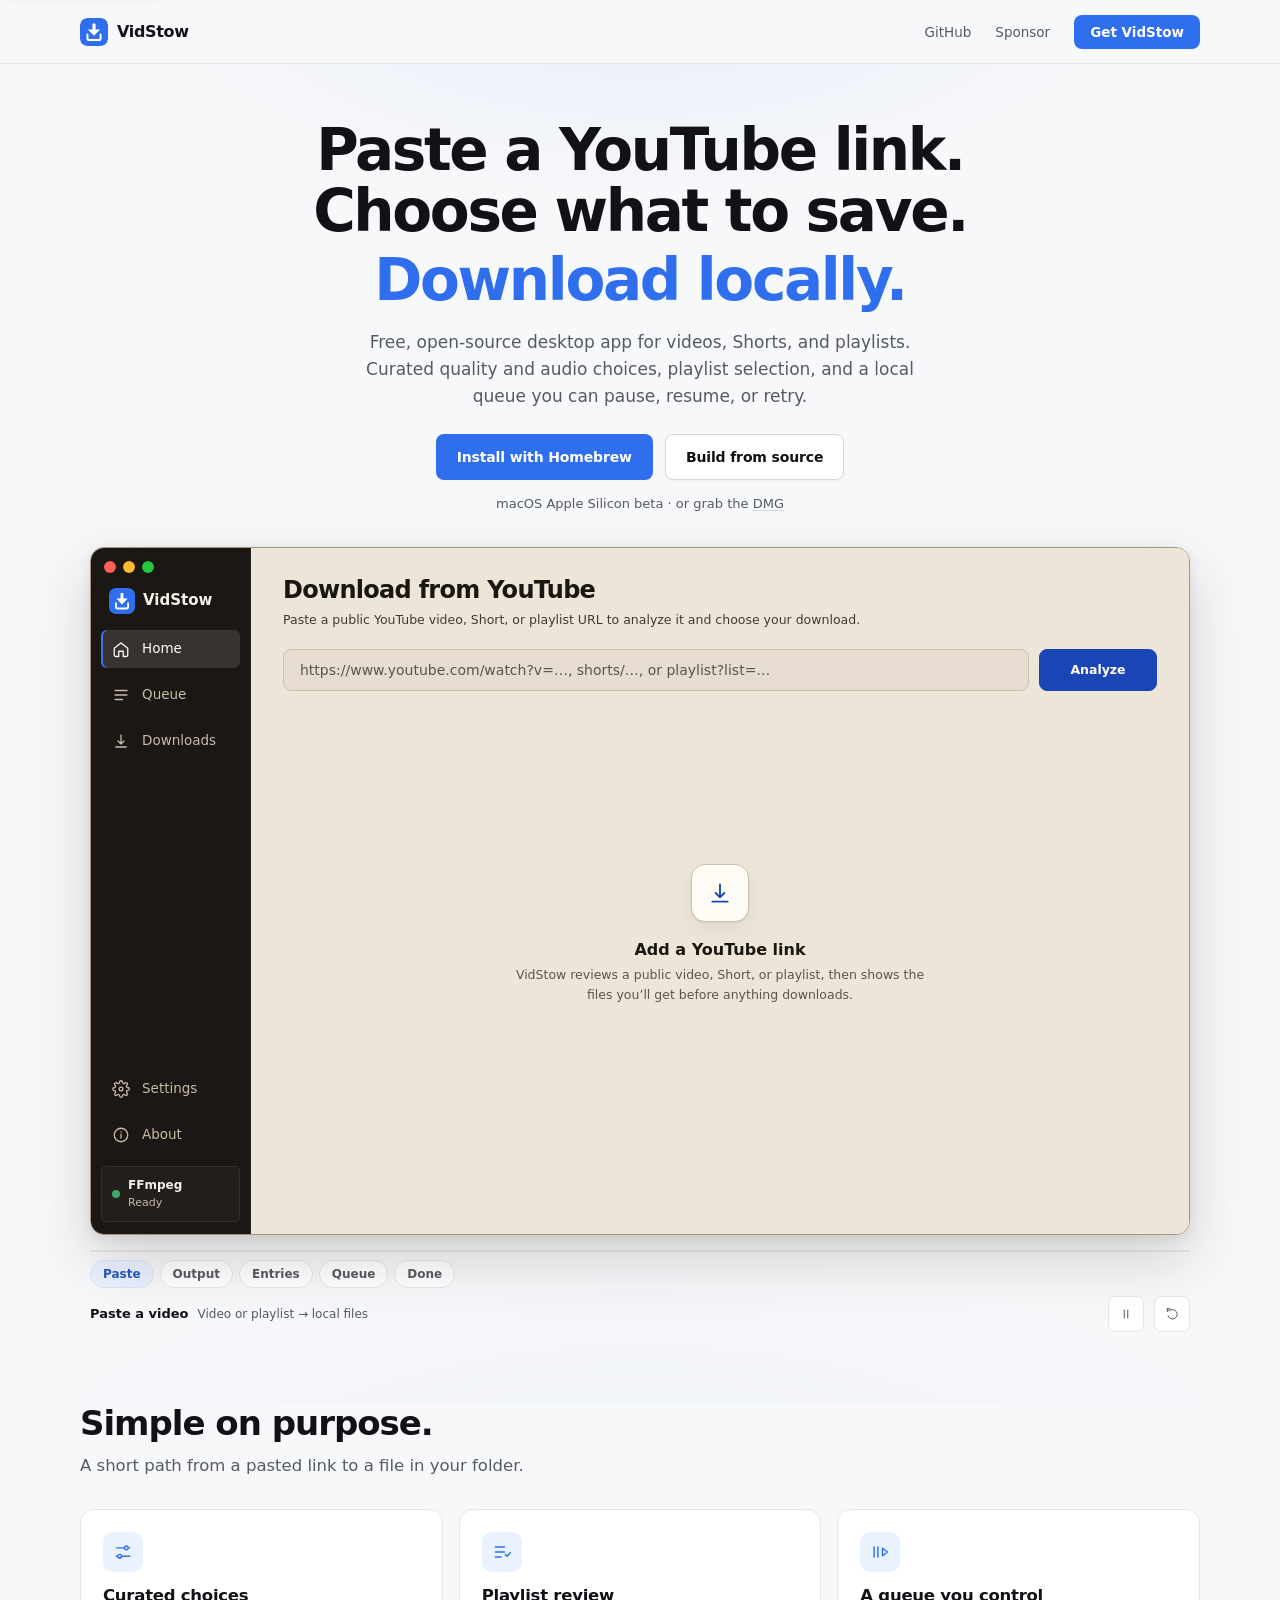
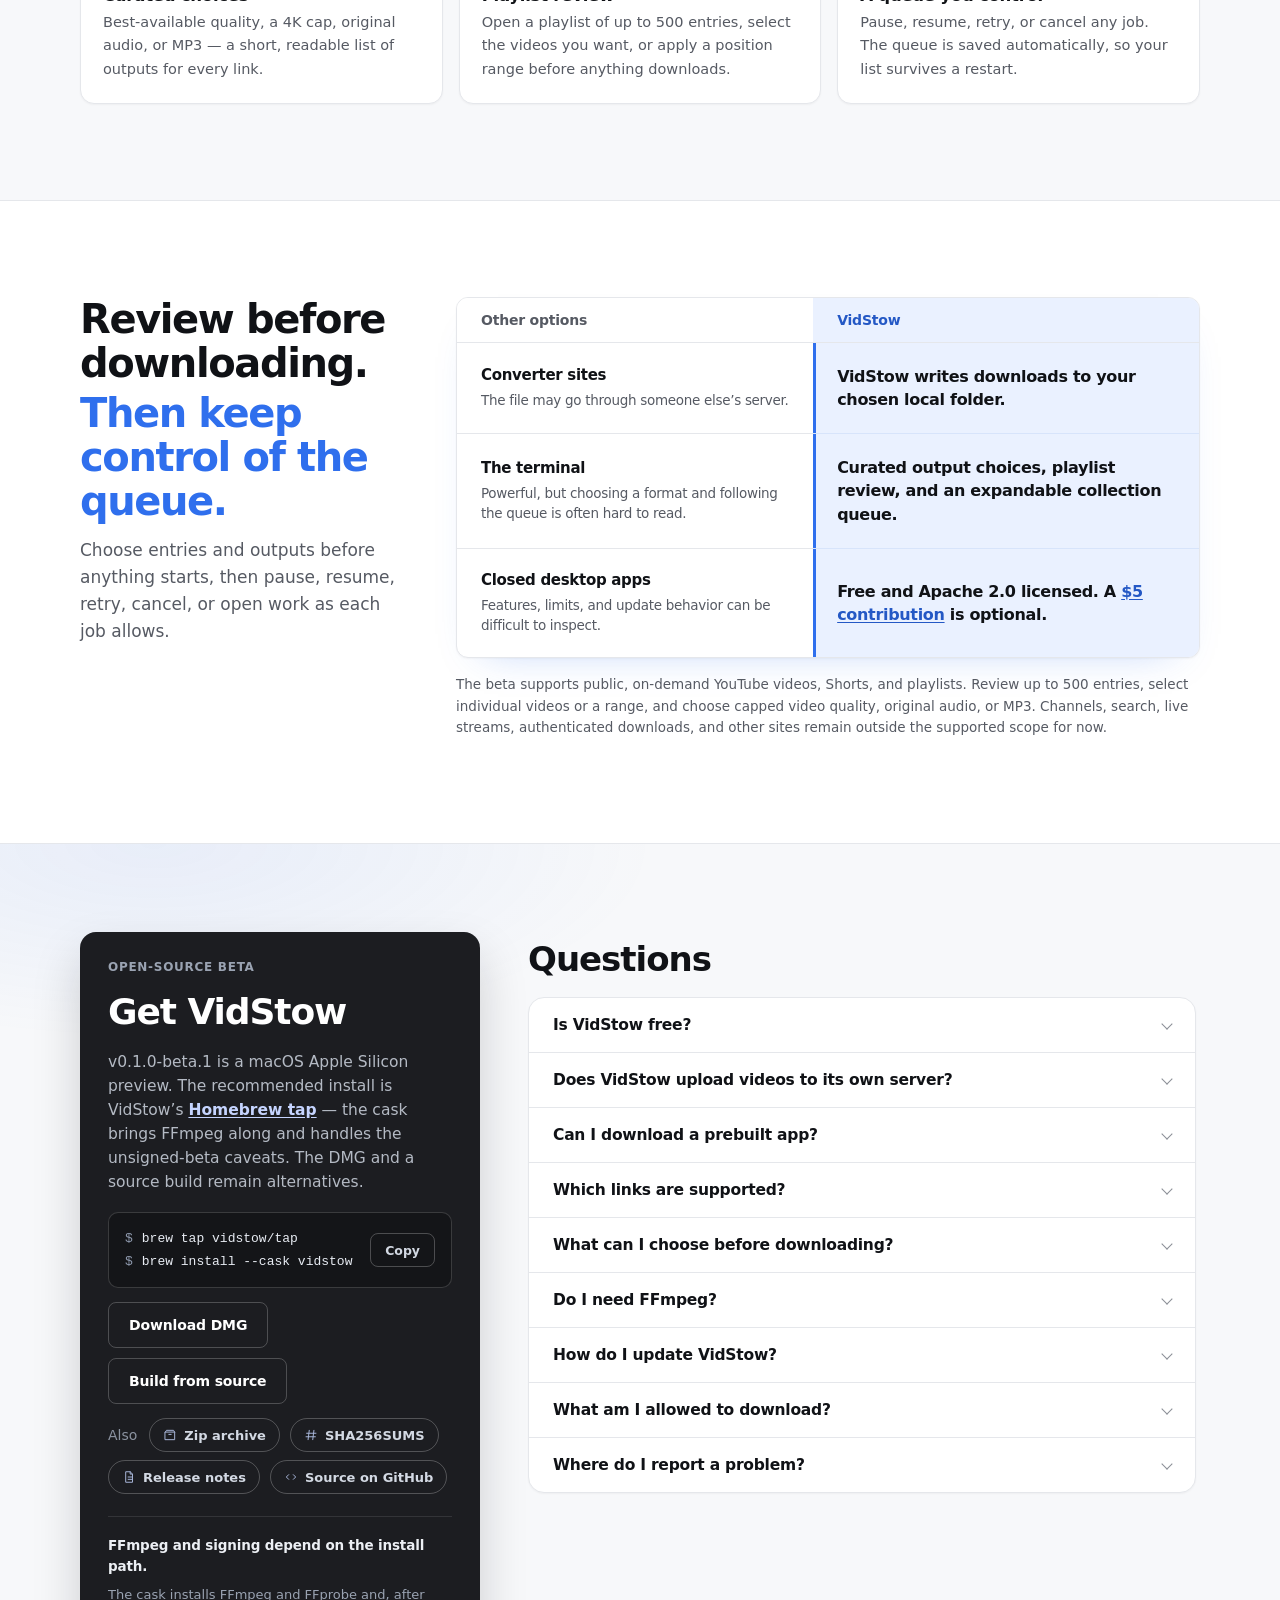
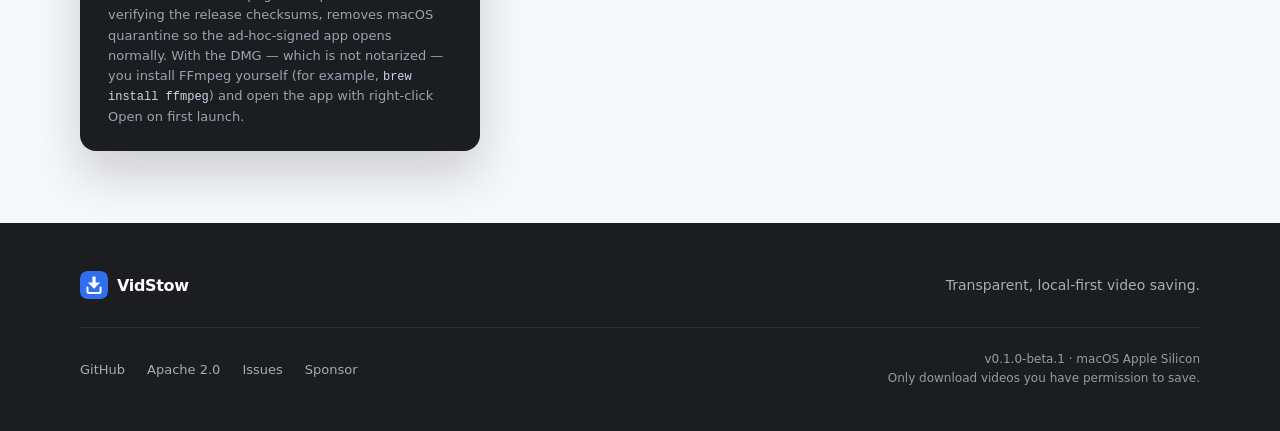
==== commit 78ebb7b2: "Publish the site-review landing page updates. Rebuild from vidstow-website main after #8: Homebrew-f" ====
--- a/index.html
+++ b/index.html
@@ -1,2 +1,3 @@
-<!DOCTYPE html><html lang="en"><head><meta charSet="utf-8"/><meta name="viewport" content="width=device-width, initial-scale=1"/><link rel="stylesheet" href="/_next/static/css/index.DPqyRLxU.css" data-rsc-css-href="/_next/static/css/index.DPqyRLxU.css" data-precedence="vite-rsc/importer-resources"/><link rel="modulepreload" fetchPriority="low" href="/_next/static/chunks/index-BbsuJFCW.js"/><script src="/_next/static/chunks/rolldown-runtime-C60lm6uB.js" type="module" async=""></script><script src="/_next/static/chunks/framework-BgSIrAUN.js" type="module" async=""></script><link rel="modulepreload" href="/_next/static/chunks/layout-segment-context-Bk567yJN.js" crossorigin=""/><link rel="modulepreload" href="/_next/static/chunks/page-DJOORJrV.js" crossorigin=""/><title>VidStow — Paste a YouTube link. Choose what to save. Download locally.</title><meta name="description" content="Free, open-source desktop app for videos, Shorts, and playlists. Curated quality and audio choices, playlist selection, and a local queue you can pause, resume, or retry."/><meta property="og:title" content="VidStow — Paste a YouTube link. Choose what to save. Download locally."/><meta property="og:description" content="Free, open-source desktop app. Curated quality and audio choices, playlist selection, and a local queue."/><meta property="og:image" content="https://vidstow.github.io/og.png"/><meta property="og:image:width" content="1536"/><meta property="og:image:height" content="1024"/><meta property="og:image:alt" content="VidStow product preview"/><meta name="twitter:card" content="summary_large_image"/><meta name="twitter:title" content="VidStow — Paste a YouTube link. Choose what to save. Download locally."/><meta name="twitter:description" content="Free, open-source desktop app. Curated quality and audio choices, playlist selection, and a local queue."/><meta name="twitter:image" content="https://vidstow.github.io/og.png"/><link rel="shortcut icon" href="/brand-mark.png"/><link rel="icon" href="/brand-mark.svg"/><link rel="apple-touch-icon" href="/apple-touch-icon.png"/><script>Object.assign(((self[Symbol.for("vinext.navigationRuntime")]??={bootstrap:{routeManifest:null},functions:{}}).bootstrap.rsc??={rsc:[]}),{params:{},nav:{"pathname":"/","searchParams":[]}})</script><link rel="modulepreload" href="/_next/static/chunks/index-BbsuJFCW.js" />
-</head><body><main id="main-content"><a class="skip-link" href="#main-content">Skip to content</a><nav class="site-nav"><a class="site-brand" href="#top"><svg width="28" height="28" viewBox="0 0 32 32" fill="none" aria-hidden="true"><rect width="32" height="32" rx="8" fill="#2f6fed"></rect><rect x="14.2" y="6.2" width="3.6" height="9.2" rx=".85" fill="#fff"></rect><path d="M16 20.2 9 13h14L16 20.2Z" fill="#fff"></path><path d="M8.5 18.75v4.4A2.1 2.1 0 0 0 10.6 25.25h10.8a2.1 2.1 0 0 0 2.1-2.1v-4.4" stroke="#fff" stroke-width="2.3" stroke-linecap="round"></path></svg><span>VidStow</span></a><div><a href="https://github.com/vidstow/vidstow">GitHub</a><a href="https://github.com/sponsors/tejasa97">Contribute</a><a class="nav-download" href="#get-vidstow">Get VidStow</a></div></nav><section class="hero" id="top"><div class="hero-copy"><h1>Paste a YouTube link. Choose what to save.<em>Download locally.</em></h1><p class="lede">Free, open-source desktop app for videos, Shorts, and playlists. Curated quality and audio choices, playlist selection, and a local queue you can pause, resume, or retry.</p><div class="hero-actions"><a class="button primary" href="https://github.com/vidstow/vidstow/releases/download/v0.1.0-beta.1/VidStow-0.1.0-beta.1-darwin-arm64.dmg">Download for Mac</a><a class="button secondary" href="https://github.com/vidstow/vidstow#run-locally">Build from source</a></div><p class="hero-platforms">macOS Apple Silicon beta</p></div><div class="demo-stage"><div class="demo-shell" role="img" aria-label="VidStow video and playlist download workflow"><span class="traffic" aria-hidden="true"><i></i><i></i><i></i></span><div class="demo-app" inert=""><aside class="vs-sidebar"><div class="vs-brand"><span class="vs-brand-mark"><img src="/brand-mark.svg" alt=""/></span><span>VidStow</span></div><nav><ul><li><div class="vs-nav-item is-active"><span class="vs-nav-icon"><svg viewBox="0 0 24 24" aria-hidden="true" fill="none" stroke="currentColor" stroke-width="1.7" stroke-linecap="round" stroke-linejoin="round"><path d="M3 11l9-7 9 7v9a2 2 0 0 1-2 2h-4v-7H9v7H5a2 2 0 0 1-2-2z"></path></svg></span><span class="vs-nav-label">Home</span></div></li><li><div class="vs-nav-item"><span class="vs-nav-icon"><svg viewBox="0 0 24 24" aria-hidden="true" fill="none" stroke="currentColor" stroke-width="1.7" stroke-linecap="round" stroke-linejoin="round"><path d="M4 6h16M4 12h16M4 18h10"></path></svg></span><span class="vs-nav-label">Queue</span></div></li><li><div class="vs-nav-item"><span class="vs-nav-icon"><svg viewBox="0 0 24 24" aria-hidden="true" fill="none" stroke="currentColor" stroke-width="1.7" stroke-linecap="round" stroke-linejoin="round"><path d="M12 4v12m0 0-4-4m4 4 4-4M5 20h14"></path></svg></span><span class="vs-nav-label">Downloads</span></div></li></ul></nav><nav class="vs-utility"><ul><li><div class="vs-nav-item"><span class="vs-nav-icon"><svg viewBox="0 0 24 24" aria-hidden="true" fill="none" stroke="currentColor" stroke-width="1.7" stroke-linecap="round" stroke-linejoin="round"><circle cx="12" cy="12" r="2.5"></circle><path d="M19.4 15a1.7 1.7 0 0 0 .3 1.8l.1.1a2 2 0 1 1-2.8 2.8l-.1-.1a1.7 1.7 0 0 0-1.8-.3 1.7 1.7 0 0 0-1 1.5V21a2 2 0 0 1-4 0v-.1a1.7 1.7 0 0 0-1.1-1.5 1.7 1.7 0 0 0-1.8.3l-.1.1a2 2 0 1 1-2.8-2.8l.1-.1a1.7 1.7 0 0 0 .3-1.8 1.7 1.7 0 0 0-1.5-1H3a2 2 0 0 1 0-4h.1a1.7 1.7 0 0 0 1.5-1.1 1.7 1.7 0 0 0-.3-1.8l-.1-.1a2 2 0 1 1 2.8-2.8l.1.1a1.7 1.7 0 0 0 1.8.3H9a1.7 1.7 0 0 0 1-1.5V3a2 2 0 0 1 4 0v.1a1.7 1.7 0 0 0 1 1.5 1.7 1.7 0 0 0 1.8-.3l.1-.1a2 2 0 1 1 2.8 2.8l-.1.1a1.7 1.7 0 0 0-.3 1.8V9a1.7 1.7 0 0 0 1.5 1H21a2 2 0 0 1 0 4h-.1a1.7 1.7 0 0 0-1.5 1z"></path></svg></span><span class="vs-nav-label">Settings</span></div></li><li><div class="vs-nav-item"><span class="vs-nav-icon"><svg viewBox="0 0 24 24" aria-hidden="true" fill="none" stroke="currentColor" stroke-width="1.7" stroke-linecap="round" stroke-linejoin="round"><circle cx="12" cy="12" r="9"></circle><path d="M12 11v5M12 8h.01"></path></svg></span><span class="vs-nav-label">About</span></div></li></ul></nav><div class="vs-ffmpeg"><i></i><div><strong>FFmpeg</strong><span>Ready</span></div></div></aside><main class="demo-main"><div class="vs-screen is-visible" aria-hidden="false"><section class="vs-home-page"><header class="vs-page-header"><h1>Download from YouTube</h1><p>Paste a public YouTube video, Short, or playlist URL to analyze it and choose your download.</p></header><div class="vs-analyze-bar"><div class="vs-input">https://www.youtube.com/watch?v=…, shorts/…, or playlist?list=…<span class="vs-caret"></span></div><div class="vs-primary">Analyze</div></div><section class="vs-welcome"><div><svg viewBox="0 0 24 24" aria-hidden="true" fill="none" stroke="currentColor" stroke-width="1.7" stroke-linecap="round" stroke-linejoin="round"><path d="M12 4v12m0 0-4-4m4 4 4-4M5 20h14"></path></svg></div><h2>Add a YouTube link</h2><p>VidStow reviews a public video, Short, or playlist, then shows the files you’ll get before anything downloads.</p></section></section></div><div class="vs-screen" aria-hidden="true"><section class="vs-home-page vs-fill"><header class="vs-page-header"><h1>Download from YouTube</h1></header><div class="vs-analyze-bar"><div class="vs-input has-value">https://www.youtube.com/watch?v=aqz-KE-bpKQ<span class="vs-caret"></span></div><div class="vs-primary">Analyze</div></div><section class="vs-workspace vs-workspace-video"><header class="vs-identity"><div class="vs-identity-thumb-wrap"><img class="vs-identity-thumb" src="/demo-big-buck-bunny.jpg" alt=""/><span>10:34</span></div><div class="vs-identity-copy"><strong>Big Buck Bunny 60fps 4K - Official Blender Foundation Short Film</strong><span>Blender</span><small>10:34</small></div><div class="vs-policy"><h2>Choose Download</h2><div class="vs-segment"><b>Video</b><span>Audio</span></div></div></header><div class="vs-plan-list"><div class="vs-plan-row selected"><i></i><div><strong>Best available <em>Recommended</em></strong><small>MP4 · H.264</small></div><span>~180 MB</span></div><div class="vs-plan-row"><i></i><div><strong>Up to 1080p</strong><small>MP4 · H.264</small></div><span>~85 MB</span></div></div><footer class="vs-save-bar"><div class="vs-destination"><span>Save to</span><strong>/Users/Shared/VidStow</strong><small>Best available · MP4 · ~180 MB</small></div><button class="vs-secondary">Change…</button><button class="vs-primary vs-add">Add to Queue</button></footer></section></section></div><div class="vs-screen" aria-hidden="true"><section class="vs-home-page vs-fill"><header class="vs-page-header"><h1>Download from YouTube</h1></header><div class="vs-analyze-bar"><div class="vs-input has-value">https://www.youtube.com/playlist?list=NASA-mission-highlights<span class="vs-caret"></span></div><div class="vs-primary">Analyze</div></div><section class="vs-workspace"><header class="vs-identity"><img class="vs-identity-thumb" src="/demo-nasa-artemis.jpg" alt=""/><div class="vs-identity-copy"><strong>NASA Mission Highlights</strong><span><b>Playlist</b> · NASA · <!-- -->2<!-- --> videos</span><small>2<!-- --> of <!-- -->2<!-- --> selected</small></div><div class="vs-policy"><h2>Format</h2><p class="vs-policy-note">Every selected video uses this format.</p><div class="vs-segment"><b>Video</b><span>Audio</span></div><div class="vs-select">Up to 1080p <span>⌄</span></div></div></header><div class="vs-toolbar"><div class="vs-check-label"><i class="vs-check checked">✓</i>All available</div><button>Clear</button><div class="vs-range"><span>Range</span><i>1</i><span>–</span><i>2</i><button>Apply</button></div><div class="vs-search">Search playlist…</div></div><div class="vs-entry-list"><article class="vs-entry selected"><i class="vs-check checked">✓</i><span class="vs-number">1</span><img src="/demo-nasa-artemis.jpg" alt=""/><strong>Artemis I: Launch to Splashdown Highlights</strong><span class="vs-meta">2:03</span></article><article class="vs-entry selected"><i class="vs-check checked">✓</i><span class="vs-number">2</span><img src="/demo-nasa-webb.jpg" alt=""/><strong>First Images from the James Webb Space Telescope</strong><span class="vs-meta">3:21</span></article></div><footer class="vs-save-bar"><div class="vs-destination"><span>Save to</span><strong>/Users/Shared/VidStow</strong><small>Playlist folder · NASA Mission Highlights</small></div><button class="vs-secondary">Change…</button><button class="vs-primary vs-add">Add <!-- -->2<!-- --> Videos to Queue</button></footer></section></section></div><div class="vs-screen" aria-hidden="true"><section class="vs-queue-page"><header class="vs-queue-header"><div><h1>Queue</h1><p>2 jobs · 2 running</p></div><div class="vs-header-actions"><button>Pause All</button><button disabled="">Clear Completed</button></div></header><div class="vs-occupancy"><strong>2 of 2 active slots</strong><i></i><span>0 waiting</span><i></i><span>0 paused</span><i></i><span>2<!-- --> of 3 processing</span></div><section class="vs-job-section"><h2>Active &amp; queued <span>2</span></h2><div class="vs-job-list"><section class="vs-collection"><div class="vs-parent-row"><button class="vs-toggle">▾</button><img src="/demo-nasa-artemis.jpg" alt=""/><div class="vs-collection-identity"><h3>NASA Mission Highlights</h3><p>NASA · Up to 1080p · 2 videos</p><div class="vs-collection-progress"><div class="vs-track"><span style="width:7%"></span></div><span>7%</span></div></div><div class="vs-collection-actions"><button>Pause</button><button>Cancel</button></div></div><div class="vs-children"><article class="vs-job-row"><img class="vs-job-thumbnail" src="/demo-nasa-artemis.jpg" alt=""/><div class="vs-job-content"><div class="vs-job-topline"><div class="vs-title-block"><h3>Artemis I: Launch to Splashdown Highlights</h3><p>Up to 1080p · MP4</p></div><span class="vs-badge info"><i></i>Downloading</span><div class="vs-job-actions"><button>Pause</button><button>Cancel</button></div></div><div class="vs-job-progress"><div class="vs-track"><span style="width:8%"></span></div><span>8<!-- -->%</span><span>6.8 MB/s · ETA 14s</span></div></div></article><article class="vs-job-row"><img class="vs-job-thumbnail" src="/demo-nasa-webb.jpg" alt=""/><div class="vs-job-content"><div class="vs-job-topline"><div class="vs-title-block"><h3>First Images from the James Webb Space Telescope</h3><p>Up to 1080p · MP4</p></div><span class="vs-badge info"><i></i>Downloading</span><div class="vs-job-actions"><button>Pause</button><button>Cancel</button></div></div><div class="vs-job-progress"><div class="vs-track"><span style="width:5%"></span></div><span>5<!-- -->%</span><span>6.8 MB/s · ETA 14s</span></div></div></article></div></section></div></section><footer class="vs-queue-footer">Jobs are saved automatically.</footer></section></div></main></div></div><div class="demo-controls"><div class="demo-progress" aria-hidden="true"><span style="width:0%"></span></div><p><span>Paste a video</span><small>Video or playlist → local files</small></p><button type="button" aria-label="Pause demo"><svg viewBox="0 0 24 24" aria-hidden="true" fill="none" stroke="currentColor" stroke-width="1.7" stroke-linecap="round" stroke-linejoin="round"><path d="M9 5v14M15 5v14"></path></svg></button><button type="button" aria-label="Replay demo"><svg viewBox="0 0 24 24" aria-hidden="true" fill="none" stroke="currentColor" stroke-width="1.7" stroke-linecap="round" stroke-linejoin="round"><path d="M4 8V3m0 0h5M4 3l3.5 3.5A8 8 0 1 1 5.2 15"></path></svg></button></div></div></section><section class="why" aria-label="Why VidStow"><div class="why-inner"><div class="why-intro"><h2>Review before downloading.<em>Then keep control of the queue.</em></h2><p>Choose entries and outputs before anything starts, then pause, resume, retry, cancel, or open work as each job allows.</p></div><div class="why-panel"><table class="why-table"><caption class="sr-only">How VidStow compares with converter sites, the terminal, and closed desktop apps</caption><thead><tr><th scope="col">Other options</th><th scope="col">VidStow</th></tr></thead><tbody><tr><th scope="row">Converter sites<small>The file may go through someone else’s server.</small></th><td>VidStow writes downloads to your chosen local folder.</td></tr><tr><th scope="row">The terminal<small>Powerful, but choosing a format and following the queue is often hard to read.</small></th><td>Curated output choices, playlist review, and an expandable collection queue.</td></tr><tr><th scope="row">Closed desktop apps<small>Features, limits, and update behavior can be difficult to inspect.</small></th><td>Free and Apache 2.0 licensed. A <a href="https://github.com/sponsors/tejasa97">$5 contribution</a> is optional.</td></tr></tbody></table><p class="why-note">The beta supports public, on-demand YouTube videos, Shorts, and playlists. Review up to 500 entries, select individual videos or a range, and choose capped video quality, original audio, or MP3. Channels, search, live streams, authenticated downloads, and other sites remain outside the supported scope for now.</p></div></div></section><section class="info-section" aria-label="Get VidStow and frequently asked questions"><div class="info-inner"><aside class="get-panel" id="get-vidstow"><p class="get-kicker">Open-source beta</p><h2>Get VidStow</h2><p class="download-lede">v0.1.0-beta.1 is a macOS Apple Silicon preview. Open the disk image and drag VidStow to Applications. Windows, Linux, and Intel Macs are not packaged; you can still build from source.</p><div class="download-cta"><div class="download-actions"><a class="button primary" href="https://github.com/vidstow/vidstow/releases/download/v0.1.0-beta.1/VidStow-0.1.0-beta.1-darwin-arm64.dmg">Download for Mac (Apple Silicon)</a><a class="button secondary" href="https://github.com/vidstow/vidstow#run-locally">Build from source</a></div><p class="download-also"><span>Also</span><a href="https://github.com/vidstow/vidstow/releases/download/v0.1.0-beta.1/VidStow-0.1.0-beta.1-darwin-arm64.zip">Zip archive</a><a href="https://github.com/vidstow/vidstow/releases/download/v0.1.0-beta.1/SHA256SUMS">SHA256SUMS</a><a href="https://github.com/vidstow/vidstow/releases/tag/v0.1.0-beta.1">Release notes</a></p></div><p class="ffmpeg-note"><strong>FFmpeg and FFprobe are required.</strong> They are not bundled. VidStow detects them on your PATH, in Homebrew’s default prefixes, or via a chosen installed pair. The app is ad-hoc signed, not notarized; on first launch, open it from Finder with right-click Open.</p></aside><section class="faq"><h2>Questions</h2><div class="faq-list"><details><summary>Is VidStow free?</summary><p>Yes. The full app is free and Apache 2.0 licensed. An optional<!-- --> <a href="https://github.com/sponsors/tejasa97">$5 contribution</a> supports signing, testing, and continued development; it does not unlock features.</p></details><details><summary>Does VidStow upload videos to its own server?</summary><p>No. There is no VidStow conversion or storage service. The desktop app works locally while contacting the services needed for the download.</p></details><details><summary>Can I download a prebuilt app?</summary><p>Yes, for macOS on Apple Silicon. <a href="https://github.com/vidstow/vidstow/releases/download/v0.1.0-beta.1/VidStow-0.1.0-beta.1-darwin-arm64.dmg">Download the DMG</a>, drag VidStow to Applications, then open it from Finder with right-click Open on first launch. FFmpeg and FFprobe stay external. Windows, Linux, and Intel Mac packages are outside this beta; those users can <a href="https://github.com/vidstow/vidstow#run-locally">build from source</a> without a support promise.</p></details><details><summary>Which links are supported?</summary><p>The beta supports public, on-demand YouTube video, Short, and playlist URLs. For now, it does not expose channels, search, live streams, authenticated media, or other sites.</p></details><details><summary>What can I choose before downloading?</summary><p>For one video or Short, VidStow shows the available curated video and audio outputs. For a playlist, you can select available entries, apply a position range, search the list, and choose a shared video-quality cap or audio policy before adding the collection.</p></details><details><summary>Where do I report a problem?</summary><p>Use <a href="https://github.com/vidstow/vidstow/issues">GitHub Issues</a> and include the privacy-safe diagnostics from VidStow Settings when relevant.</p></details></div></section></div></section><footer><div class="footer-top"><a class="site-brand" href="#top"><svg width="28" height="28" viewBox="0 0 32 32" fill="none" aria-hidden="true"><rect width="32" height="32" rx="8" fill="#2f6fed"></rect><rect x="14.2" y="6.2" width="3.6" height="9.2" rx=".85" fill="#fff"></rect><path d="M16 20.2 9 13h14L16 20.2Z" fill="#fff"></path><path d="M8.5 18.75v4.4A2.1 2.1 0 0 0 10.6 25.25h10.8a2.1 2.1 0 0 0 2.1-2.1v-4.4" stroke="#fff" stroke-width="2.3" stroke-linecap="round"></path></svg><span>VidStow</span></a><p>Transparent, local-first video saving.</p></div><div class="footer-bottom"><nav><a href="https://github.com/vidstow/vidstow">GitHub</a><a href="https://github.com/vidstow/vidstow/blob/main/LICENSE">Apache 2.0</a><a href="https://github.com/vidstow/vidstow/issues">Issues</a><a href="https://github.com/sponsors/tejasa97">Contribute</a></nav><div class="footer-meta"><span class="footer-status">v0.1.0-beta.1 · macOS Apple Silicon</span><p class="footer-note">Only download videos you have permission to save.</p></div></div></footer></main><script type="module" src="https://static.cloudflareinsights.com/beacon.min.js" data-cf-beacon="{&quot;token&quot;:&quot;eeed72c71acc4dbf9d6d6ca7156ed54f&quot;}"></script><script type="module" src="/_next/static/chunks/index-BbsuJFCW.js" id="_R_" async=""></script><script>((self[Symbol.for("vinext.navigationRuntime")]??={bootstrap:{routeManifest:null},functions:{}}).bootstrap.rsc??={rsc:[]}).rsc.push("2:I[\"8c0f216c4604\",[],\"Children\",1]\n")</script><script>((self[Symbol.for("vinext.navigationRuntime")]??={bootstrap:{routeManifest:null},functions:{}}).bootstrap.rsc??={rsc:[]}).rsc.push("3:I[\"593f344dc510\",[],\"GlobalErrorBoundary\",1]\n")</script><script>((self[Symbol.for("vinext.navigationRuntime")]??={bootstrap:{routeManifest:null},functions:{}}).bootstrap.rsc??={rsc:[]}).rsc.push("4:I[\"0b874ad30386\",[],\"default\",1]\n")</script><script>((self[Symbol.for("vinext.navigationRuntime")]??={bootstrap:{routeManifest:null},functions:{}}).bootstrap.rsc??={rsc:[]}).rsc.push("5:I[\"593f344dc510\",[],\"ErrorBoundary\",1]\n")</script><script>((self[Symbol.for("vinext.navigationRuntime")]??={bootstrap:{routeManifest:null},functions:{}}).bootstrap.rsc??={rsc:[]}).rsc.push("6:I[\"15c18cfaeeff\",[],\"LayoutSegmentProvider\",1]\n")</script><script>((self[Symbol.for("vinext.navigationRuntime")]??={bootstrap:{routeManifest:null},functions:{}}).bootstrap.rsc??={rsc:[]}).rsc.push("7:I[\"8c0f216c4604\",[],\"Slot\",1]\n")</script><script>((self[Symbol.for("vinext.navigationRuntime")]??={bootstrap:{routeManifest:null},functions:{}}).bootstrap.rsc??={rsc:[]}).rsc.push("8:I[\"9276801271d6\",[],\"AppRouterScrollTarget\",1]\n")</script><script>((self[Symbol.for("vinext.navigationRuntime")]??={bootstrap:{routeManifest:null},functions:{}}).bootstrap.rsc??={rsc:[]}).rsc.push("9:I[\"593f344dc510\",[],\"RedirectBoundary\",1]\n")</script><script>((self[Symbol.for("vinext.navigationRuntime")]??={bootstrap:{routeManifest:null},functions:{}}).bootstrap.rsc??={rsc:[]}).rsc.push(":HL[\"/_next/static/css/index.DPqyRLxU.css\",\"style\"     ]\n")</script><script>((self[Symbol.for("vinext.navigationRuntime")]??={bootstrap:{routeManifest:null},functions:{}}).bootstrap.rsc??={rsc:[]}).rsc.push("0:{\"__route\":\"route:/\",\"__interceptionContext\":null,\"__layoutIds\":[\"layout:/\"],\"__rootLayout\":\"/\",\"__sourcePage\":\"/page\",\"page:/\":\"$L1\",\"layout:/\":[[[[\"$\",\"link\",\"css:/_next/static/css/index.DPqyRLxU.css\",{\"rel\":\"stylesheet\",\"precedence\":\"vite-rsc/importer-resources\",\"href\":\"/_next/static/css/index.DPqyRLxU.css\",\"data-rsc-css-href\":\"/_next/static/css/index.DPqyRLxU.css\"}],\"$undefined\"],[\"$\",\"html\",null,{\"lang\":\"en\",\"children\":[\"$\",\"body\",null,{\"children\":[[\"$\",\"$L2\",null,{}],[\"$\",\"script\",null,{\"type\":\"module\",\"src\":\"https://static.cloudflareinsights.com/beacon.min.js\",\"data-cf-beacon\":\"{\\\"token\\\":\\\"eeed72c71acc4dbf9d6d6ca7156ed54f\\\"}\"}]]}]}]],null],\"route:/\":[[[\"$\",\"meta\",null,{\"charSet\":\"utf-8\"}],[[\"$\",\"title\",\"0\",{\"children\":\"VidStow — Paste a YouTube link. Choose what to save. Download locally.\"}],[\"$\",\"meta\",\"1\",{\"name\":\"description\",\"content\":\"Free, open-source desktop app for videos, Shorts, and playlists. Curated quality and audio choices, playlist selection, and a local queue you can pause, resume, or retry.\"}],[\"$\",\"meta\",\"2\",{\"property\":\"og:title\",\"content\":\"VidStow — Paste a YouTube link. Choose what to save. Download locally.\"}],[\"$\",\"meta\",\"3\",{\"property\":\"og:description\",\"content\":\"Free, open-source desktop app. Curated quality and audio choices, playlist selection, and a local queue.\"}],[\"$\",\"meta\",\"4\",{\"property\":\"og:image\",\"content\":\"https://vidstow.github.io/og.png\"}],[\"$\",\"meta\",\"5\",{\"property\":\"og:image:width\",\"content\":\"1536\"}],[\"$\",\"meta\",\"6\",{\"property\":\"og:image:height\",\"content\":\"1024\"}],[\"$\",\"meta\",\"7\",{\"property\":\"og:image:alt\",\"content\":\"VidStow product preview\"}],[\"$\",\"meta\",\"8\",{\"name\":\"twitter:card\",\"content\":\"summary_large_image\"}],[\"$\",\"meta\",\"9\",{\"name\":\"twitter:title\",\"content\":\"VidStow — Paste a YouTube link. Choose what to save. Download locally.\"}],[\"$\",\"meta\",\"10\",{\"name\":\"twitter:description\",\"content\":\"Free, open-source desktop app. Curated quality and audio choices, playlist selection, and a local queue.\"}],[\"$\",\"meta\",\"11\",{\"name\":\"twitter:image\",\"content\":\"https://vidstow.github.io/og.png\"}],[\"$\",\"link\",\"12\",{\"rel\":\"shortcut icon\",\"href\":\"/brand-mark.png\"}],[\"$\",\"link\",\"13\",{\"rel\":\"icon\",\"href\":\"/brand-mark.svg\"}],[\"$\",\"link\",\"14\",{\"rel\":\"apple-touch-icon\",\"href\":\"/apple-touch-icon.png\"}]],[[\"$\",\"meta\",\"0\",{\"name\":\"viewport\",\"content\":\"width=device-width, initial-scale=1\"}]]],[\"$\",\"$L3\",null,{\"fallback\":\"$4\",\"children\":[\"$\",\"$L5\",null,{\"fallback\":\"$4\",\"children\":[\"$\",\"$L6\",null,{\"providerId\":\"layout:/\",\"segmentMap\":{\"children\":[]},\"children\":[\"$\",\"$L7\",null,{\"id\":\"layout:/\",\"parallelSlots\":\"$undefined\",\"children\":[\"$\",\"$L8\",null,{\"children\":[\"$\",\"$L9\",null,{\"children\":[[\"$\",\"$L6\",null,{\"providerId\":\"page:/\",\"segmentMap\":{\"children\":[\"__PAGE__\"]},\"children\":[\"$\",\"$L7\",null,{\"id\":\"page:/\"}]}],null]}]}]}]}]}]}],null,null],\"__layoutFlags\":{\"layout:/\":\"s\"},\"__artifactCompatibility\":{\"schemaVersion\":1,\"graphVersion\":\"app-route-graph:1177fd80f83fa7b0\",\"deploymentVersion\":\"3e401149-2475-406a-8638-bd30b93932cc\",\"appElementsSchemaVersion\":1,\"rscPayloadSchemaVersion\":1,\"rootBoundaryId\":\"/\",\"renderEpoch\":null},\"__renderObservation\":{\"schemaVersion\":1,\"output\":{\"kind\":\"app-rsc\",\"mountedSlotsFingerprint\":null,\"renderEpoch\":null,\"rootBoundaryId\":\"/\",\"routeId\":\"route:/\"},\"completeness\":\"partial\",\"boundaryOutcome\":{\"kind\":\"unknown\"},\"requestApis\":[{\"kind\":\"connection\",\"status\":\"unknown\"},{\"kind\":\"cookies\",\"status\":\"unknown\"},{\"kind\":\"draftMode\",\"status\":\"unknown\"},{\"kind\":\"headers\",\"status\":\"unknown\"},{\"kind\":\"params\",\"status\":\"unknown\"},{\"kind\":\"searchParams\",\"status\":\"unknown\"}],\"dynamicFetches\":[],\"cacheTags\":[\"/\",\"_N_T_/\",\"_N_T_/index\",\"_N_T_/layout\",\"_N_T_/page\"],\"pathTags\":[\"/\"],\"cacheability\":\"unknown\",\"downgrade\":{\"target\":\"freshRender\",\"reasons\":[{\"code\":\"CP_DOWNGRADE_CACHEABILITY_UNKNOWN\",\"target\":\"freshRender\"},{\"code\":\"CP_DOWNGRADE_INCOMPLETE_OBSERVATION\",\"completeness\":\"partial\",\"target\":\"freshRender\"},{\"code\":\"CP_DOWNGRADE_UNKNOWN_REQUEST_API\",\"requestApi\":\"connection\",\"target\":\"freshRender\"},{\"code\":\"CP_DOWNGRADE_UNKNOWN_REQUEST_API\",\"requestApi\":\"cookies\",\"target\":\"freshRender\"},{\"code\":\"CP_DOWNGRADE_UNKNOWN_REQUEST_API\",\"requestApi\":\"draftMode\",\"target\":\"freshRender\"},{\"code\":\"CP_DOWNGRADE_UNKNOWN_REQUEST_API\",\"requestApi\":\"headers\",\"target\":\"freshRender\"},{\"code\":\"CP_DOWNGRADE_UNKNOWN_REQUEST_API\",\"requestApi\":\"params\",\"target\":\"freshRender\"},{\"code\":\"CP_DOWNGRADE_UNKNOWN_REQUEST_API\",\"requestApi\":\"searchParams\",\"target\":\"freshRender\"}],\"fallback\":{\"kind\":\"breakerFallback\",\"code\":\"CP_PRIVATE_DYNAMIC_DOWNGRADE\",\"mode\":\"renderFresh\",\"scope\":\"affectedOutput\",\"fields\":{\"reasonCodes\":[\"CP_DOWNGRADE_CACHEABILITY_UNKNOWN\",\"CP_DOWNGRADE_INCOMPLETE_OBSERVATION\",\"CP_DOWNGRADE_UNKNOWN_REQUEST_API\",\"CP_DOWNGRADE_UNKNOWN_REQUEST_API\",\"CP_DOWNGRADE_UNKNOWN_REQUEST_API\",\"CP_DOWNGRADE_UNKNOWN_REQUEST_API\",\"CP_DOWNGRADE_UNKNOWN_REQUEST_API\",\"CP_DOWNGRADE_UNKNOWN_REQUEST_API\"],\"target\":\"freshRender\"}},\"isPublicCacheCandidate\":false}}}\n")</script><script>((self[Symbol.for("vinext.navigationRuntime")]??={bootstrap:{routeManifest:null},functions:{}}).bootstrap.rsc??={rsc:[]}).rsc.push("a:I[\"6efdf509a785\",[],\"default\",1]\n")</script><script>((self[Symbol.for("vinext.navigationRuntime")]??={bootstrap:{routeManifest:null},functions:{}}).bootstrap.rsc??={rsc:[]}).rsc.push("1:[\"$\",\"$La\",null,{\"params\":\"$@b\",\"searchParams\":\"$@c\"}]\n")</script><script>((self[Symbol.for("vinext.navigationRuntime")]??={bootstrap:{routeManifest:null},functions:{}}).bootstrap.rsc??={rsc:[]}).rsc.push("b:{}\n")</script><script>((self[Symbol.for("vinext.navigationRuntime")]??={bootstrap:{routeManifest:null},functions:{}}).bootstrap.rsc??={rsc:[]}).rsc.push("c:{}\n")</script><script>Object.assign(((self[Symbol.for("vinext.navigationRuntime")]??={bootstrap:{routeManifest:null},functions:{}}).bootstrap.rsc??={rsc:[]}),{"initialCacheKind":"dynamic"});((self[Symbol.for("vinext.navigationRuntime")]??={bootstrap:{routeManifest:null},functions:{}}).bootstrap.rsc??={rsc:[]}).done=true</script></body></html>+<!DOCTYPE html><html lang="en"><head><meta charSet="utf-8"/><meta name="viewport" content="width=device-width, initial-scale=1"/><link rel="stylesheet" href="/_next/static/css/index.wCcqklIz.css" data-rsc-css-href="/_next/static/css/index.wCcqklIz.css" data-precedence="vite-rsc/importer-resources"/><link rel="modulepreload" fetchPriority="low" href="/_next/static/chunks/index-Bh1tAqVK.js"/><script src="/_next/static/chunks/rolldown-runtime-C60lm6uB.js" type="module" async=""></script><script src="/_next/static/chunks/framework-BgSIrAUN.js" type="module" async=""></script><script async="" type="module" src="https://static.cloudflareinsights.com/beacon.min.js" data-cf-beacon="{&quot;token&quot;:&quot;eeed72c71acc4dbf9d6d6ca7156ed54f&quot;}"></script><link rel="modulepreload" href="/_next/static/chunks/layout-segment-context-DvFdRWwe.js" crossorigin=""/><link rel="modulepreload" href="/_next/static/chunks/page-C1pA5EOZ.js" crossorigin=""/><title>VidStow — Paste a YouTube link. Choose what to save. Download locally.</title><meta name="description" content="Free, open-source desktop app for videos, Shorts, and playlists. Curated quality and audio choices, playlist selection, and a local queue you can pause, resume, or retry."/><meta property="og:title" content="VidStow — Paste a YouTube link. Choose what to save. Download locally."/><meta property="og:description" content="Free, open-source desktop app. Curated quality and audio choices, playlist selection, and a local queue."/><meta property="og:image" content="https://vidstow.github.io/og.png"/><meta property="og:image:width" content="1536"/><meta property="og:image:height" content="1024"/><meta property="og:image:alt" content="VidStow product preview"/><meta name="twitter:card" content="summary_large_image"/><meta name="twitter:title" content="VidStow — Paste a YouTube link. Choose what to save. Download locally."/><meta name="twitter:description" content="Free, open-source desktop app. Curated quality and audio choices, playlist selection, and a local queue."/><meta name="twitter:image" content="https://vidstow.github.io/og.png"/><link rel="shortcut icon" href="/brand-mark.png"/><link rel="icon" href="/brand-mark.svg"/><link rel="apple-touch-icon" href="/apple-touch-icon.png"/><link rel="canonical" href="https://vidstow.github.io"/><script>Object.assign(((self[Symbol.for("vinext.navigationRuntime")]??={bootstrap:{routeManifest:null},functions:{}}).bootstrap.rsc??={rsc:[]}),{params:{},nav:{"pathname":"/","searchParams":[]}})</script><link rel="modulepreload" href="/_next/static/chunks/index-Bh1tAqVK.js" />
+</head><body><a class="skip-link" href="#main-content">Skip to content</a><nav class="site-nav" aria-label="Site"><a class="site-brand" href="#top"><svg width="28" height="28" viewBox="0 0 32 32" fill="none" aria-hidden="true"><rect width="32" height="32" rx="8" fill="#2f6fed"></rect><rect x="14.2" y="6.2" width="3.6" height="9.2" rx=".85" fill="#fff"></rect><path d="M16 20.2 9 13h14L16 20.2Z" fill="#fff"></path><path d="M8.5 18.75v4.4A2.1 2.1 0 0 0 10.6 25.25h10.8a2.1 2.1 0 0 0 2.1-2.1v-4.4" stroke="#fff" stroke-width="2.3" stroke-linecap="round"></path></svg><span>VidStow</span></a><div><a href="https://github.com/vidstow/vidstow">GitHub</a><a href="https://github.com/sponsors/tejasa97">Sponsor</a><a class="nav-download" href="#get-vidstow">Get VidStow</a></div></nav><main id="main-content"><section class="hero" id="top"><div class="hero-copy"><h1>Paste a YouTube link. Choose what to save.<em>Download locally.</em></h1><p class="lede">Free, open-source desktop app for videos, Shorts, and playlists. Curated quality and audio choices, playlist selection, and a local queue you can pause, resume, or retry.</p><div class="hero-actions"><a class="button primary" href="#get-vidstow">Install with Homebrew</a><a class="button secondary" href="https://github.com/vidstow/vidstow#run-locally">Build from source</a></div><p class="hero-platforms">macOS Apple Silicon beta · or grab the <a href="https://github.com/vidstow/vidstow/releases/download/v0.1.0-beta.1/VidStow-0.1.0-beta.1-darwin-arm64.dmg">DMG</a></p></div><div class="demo-stage"><div class="demo-shell" role="img" aria-label="VidStow video and playlist download workflow"><span class="traffic" aria-hidden="true"><i></i><i></i><i></i></span><div class="demo-app" inert=""><aside class="vs-sidebar"><div class="vs-brand"><span class="vs-brand-mark"><img src="/brand-mark.svg" alt=""/></span><span>VidStow</span></div><nav><ul><li><div class="vs-nav-item is-active"><span class="vs-nav-icon"><svg viewBox="0 0 24 24" aria-hidden="true" fill="none" stroke="currentColor" stroke-width="1.7" stroke-linecap="round" stroke-linejoin="round"><path d="M3 11l9-7 9 7v9a2 2 0 0 1-2 2h-4v-7H9v7H5a2 2 0 0 1-2-2z"></path></svg></span><span class="vs-nav-label">Home</span></div></li><li><div class="vs-nav-item"><span class="vs-nav-icon"><svg viewBox="0 0 24 24" aria-hidden="true" fill="none" stroke="currentColor" stroke-width="1.7" stroke-linecap="round" stroke-linejoin="round"><path d="M4 6h16M4 12h16M4 18h10"></path></svg></span><span class="vs-nav-label">Queue</span></div></li><li><div class="vs-nav-item"><span class="vs-nav-icon"><svg viewBox="0 0 24 24" aria-hidden="true" fill="none" stroke="currentColor" stroke-width="1.7" stroke-linecap="round" stroke-linejoin="round"><path d="M12 4v12m0 0-4-4m4 4 4-4M5 20h14"></path></svg></span><span class="vs-nav-label">Downloads</span></div></li></ul></nav><nav class="vs-utility"><ul><li><div class="vs-nav-item"><span class="vs-nav-icon"><svg viewBox="0 0 24 24" aria-hidden="true" fill="none" stroke="currentColor" stroke-width="1.7" stroke-linecap="round" stroke-linejoin="round"><circle cx="12" cy="12" r="2.5"></circle><path d="M19.4 15a1.7 1.7 0 0 0 .3 1.8l.1.1a2 2 0 1 1-2.8 2.8l-.1-.1a1.7 1.7 0 0 0-1.8-.3 1.7 1.7 0 0 0-1 1.5V21a2 2 0 0 1-4 0v-.1a1.7 1.7 0 0 0-1.1-1.5 1.7 1.7 0 0 0-1.8.3l-.1.1a2 2 0 1 1-2.8-2.8l.1-.1a1.7 1.7 0 0 0 .3-1.8 1.7 1.7 0 0 0-1.5-1H3a2 2 0 0 1 0-4h.1a1.7 1.7 0 0 0 1.5-1.1 1.7 1.7 0 0 0-.3-1.8l-.1-.1a2 2 0 1 1 2.8-2.8l.1.1a1.7 1.7 0 0 0 1.8.3H9a1.7 1.7 0 0 0 1-1.5V3a2 2 0 0 1 4 0v.1a1.7 1.7 0 0 0 1 1.5 1.7 1.7 0 0 0 1.8-.3l.1-.1a2 2 0 1 1 2.8 2.8l-.1.1a1.7 1.7 0 0 0-.3 1.8V9a1.7 1.7 0 0 0 1.5 1H21a2 2 0 0 1 0 4h-.1a1.7 1.7 0 0 0-1.5 1z"></path></svg></span><span class="vs-nav-label">Settings</span></div></li><li><div class="vs-nav-item"><span class="vs-nav-icon"><svg viewBox="0 0 24 24" aria-hidden="true" fill="none" stroke="currentColor" stroke-width="1.7" stroke-linecap="round" stroke-linejoin="round"><circle cx="12" cy="12" r="9"></circle><path d="M12 11v5M12 8h.01"></path></svg></span><span class="vs-nav-label">About</span></div></li></ul></nav><div class="vs-ffmpeg"><i></i><div><strong>FFmpeg</strong><span>Ready</span></div></div></aside><main class="demo-main"><div class="vs-screen is-visible" aria-hidden="false"><section class="vs-home-page"><header class="vs-page-header"><h1>Download from YouTube</h1><p>Paste a public YouTube video, Short, or playlist URL to analyze it and choose your download.</p></header><div class="vs-analyze-bar"><div class="vs-input">https://www.youtube.com/watch?v=…, shorts/…, or playlist?list=…<span class="vs-caret"></span></div><div class="vs-primary">Analyze</div></div><section class="vs-welcome"><div><svg viewBox="0 0 24 24" aria-hidden="true" fill="none" stroke="currentColor" stroke-width="1.7" stroke-linecap="round" stroke-linejoin="round"><path d="M12 4v12m0 0-4-4m4 4 4-4M5 20h14"></path></svg></div><h2>Add a YouTube link</h2><p>VidStow reviews a public video, Short, or playlist, then shows the files you’ll get before anything downloads.</p></section></section></div><div class="vs-screen" aria-hidden="true"><section class="vs-home-page vs-fill"><header class="vs-page-header"><h1>Download from YouTube</h1></header><div class="vs-analyze-bar"><div class="vs-input has-value">https://www.youtube.com/watch?v=aqz-KE-bpKQ<span class="vs-caret"></span></div><div class="vs-primary">Analyze</div></div><section class="vs-workspace vs-workspace-video"><header class="vs-identity"><div class="vs-identity-thumb-wrap"><img class="vs-identity-thumb" src="/demo-big-buck-bunny.jpg" alt=""/><span>10:34</span></div><div class="vs-identity-copy"><strong>Big Buck Bunny 60fps 4K - Official Blender Foundation Short Film</strong><span>Blender</span><small>10:34</small></div><div class="vs-policy"><h2>Choose Download</h2><div class="vs-segment"><b>Video</b><span>Audio</span></div></div></header><div class="vs-plan-list"><div class="vs-plan-row selected"><i></i><div><strong>Best available <em>Recommended</em></strong><small>MP4 · H.264</small></div><span>~180 MB</span></div><div class="vs-plan-row"><i></i><div><strong>Up to 1080p</strong><small>MP4 · H.264</small></div><span>~85 MB</span></div></div><footer class="vs-save-bar"><div class="vs-destination"><span>Save to</span><strong>/Users/Shared/VidStow</strong><small>Best available · MP4 · ~180 MB</small></div><button class="vs-secondary">Change…</button><button class="vs-primary vs-add">Add to Queue</button></footer></section></section></div><div class="vs-screen" aria-hidden="true"><section class="vs-home-page vs-fill"><header class="vs-page-header"><h1>Download from YouTube</h1></header><div class="vs-analyze-bar"><div class="vs-input has-value">https://www.youtube.com/playlist?list=NASA-mission-highlights<span class="vs-caret"></span></div><div class="vs-primary">Analyze</div></div><section class="vs-workspace"><header class="vs-identity"><img class="vs-identity-thumb" src="/demo-nasa-artemis.jpg" alt=""/><div class="vs-identity-copy"><strong>NASA Mission Highlights</strong><span><b>Playlist</b> · NASA · <!-- -->2<!-- --> videos</span><small>2<!-- --> of <!-- -->2<!-- --> selected</small></div><div class="vs-policy"><h2>Format</h2><p class="vs-policy-note">Every selected video uses this format.</p><div class="vs-segment"><b>Video</b><span>Audio</span></div><div class="vs-select">Up to 1080p <span>⌄</span></div></div></header><div class="vs-toolbar"><div class="vs-check-label"><i class="vs-check checked">✓</i>All available</div><button>Clear</button><div class="vs-range"><span>Range</span><i>1</i><span>–</span><i>2</i><button>Apply</button></div><div class="vs-search">Search playlist…</div></div><div class="vs-entry-list"><article class="vs-entry selected"><i class="vs-check checked">✓</i><span class="vs-number">1</span><img src="/demo-nasa-artemis.jpg" alt=""/><strong>Artemis I: Launch to Splashdown Highlights</strong><span class="vs-meta">2:03</span></article><article class="vs-entry selected"><i class="vs-check checked">✓</i><span class="vs-number">2</span><img src="/demo-nasa-webb.jpg" alt=""/><strong>First Images from the James Webb Space Telescope</strong><span class="vs-meta">3:21</span></article></div><footer class="vs-save-bar"><div class="vs-destination"><span>Save to</span><strong>/Users/Shared/VidStow</strong><small>Playlist folder · NASA Mission Highlights</small></div><button class="vs-secondary">Change…</button><button class="vs-primary vs-add">Add <!-- -->2<!-- --> Videos to Queue</button></footer></section></section></div><div class="vs-screen" aria-hidden="true"><section class="vs-queue-page"><header class="vs-queue-header"><div><h1>Queue</h1><p>2 jobs · 2 running</p></div><div class="vs-header-actions"><button>Pause All</button><button disabled="">Clear Completed</button></div></header><div class="vs-occupancy"><strong>2 of 2 active slots</strong><i></i><span>0 waiting</span><i></i><span>0 paused</span><i></i><span>2<!-- --> of 3 processing</span></div><section class="vs-job-section"><h2>Active &amp; queued <span>2</span></h2><div class="vs-job-list"><section class="vs-collection"><div class="vs-parent-row"><button class="vs-toggle">▾</button><img src="/demo-nasa-artemis.jpg" alt=""/><div class="vs-collection-identity"><h3>NASA Mission Highlights</h3><p>NASA · Up to 1080p · 2 videos</p><div class="vs-collection-progress"><div class="vs-track"><span style="width:7%"></span></div><span>7%</span></div></div><div class="vs-collection-actions"><button>Pause</button><button>Cancel</button></div></div><div class="vs-children"><article class="vs-job-row"><img class="vs-job-thumbnail" src="/demo-nasa-artemis.jpg" alt=""/><div class="vs-job-content"><div class="vs-job-topline"><div class="vs-title-block"><h3>Artemis I: Launch to Splashdown Highlights</h3><p>Up to 1080p · MP4</p></div><span class="vs-badge info"><i></i>Downloading</span><div class="vs-job-actions"><button>Pause</button><button>Cancel</button></div></div><div class="vs-job-progress"><div class="vs-track"><span style="width:8%"></span></div><span>8<!-- -->%</span><span>6.8 MB/s · ETA 14s</span></div></div></article><article class="vs-job-row"><img class="vs-job-thumbnail" src="/demo-nasa-webb.jpg" alt=""/><div class="vs-job-content"><div class="vs-job-topline"><div class="vs-title-block"><h3>First Images from the James Webb Space Telescope</h3><p>Up to 1080p · MP4</p></div><span class="vs-badge info"><i></i>Downloading</span><div class="vs-job-actions"><button>Pause</button><button>Cancel</button></div></div><div class="vs-job-progress"><div class="vs-track"><span style="width:5%"></span></div><span>5<!-- -->%</span><span>6.8 MB/s · ETA 14s</span></div></div></article></div></section></div></section><footer class="vs-queue-footer">Jobs are saved automatically.</footer></section></div></main></div></div><div class="demo-controls"><div class="demo-progress" aria-hidden="true"><span style="width:0%"></span></div><div class="demo-steps"><button type="button" class="is-active" aria-current="step">Paste</button><button type="button" class="">Output</button><button type="button" class="">Entries</button><button type="button" class="">Queue</button><button type="button" class="">Done</button></div><p><span>Paste a video</span><small>Video or playlist → local files</small></p><button type="button" aria-label="Pause demo"><svg viewBox="0 0 24 24" aria-hidden="true" fill="none" stroke="currentColor" stroke-width="1.7" stroke-linecap="round" stroke-linejoin="round"><path d="M9 5v14M15 5v14"></path></svg></button><button type="button" aria-label="Replay demo"><svg viewBox="0 0 24 24" aria-hidden="true" fill="none" stroke="currentColor" stroke-width="1.7" stroke-linecap="round" stroke-linejoin="round"><path d="M4 8V3m0 0h5M4 3l3.5 3.5A8 8 0 1 1 5.2 15"></path></svg></button></div></div></section><section class="features" aria-label="Key features"><div class="features-inner"><h2>Simple on purpose.</h2><p class="features-sub">A short path from a pasted link to a file in your folder.</p><div class="features-grid"><article class="feature-card"><div class="feature-icon"><svg viewBox="0 0 24 24" aria-hidden="true" fill="none" stroke="currentColor" stroke-width="1.7" stroke-linecap="round" stroke-linejoin="round"><path d="M4 7h9M19 7h1M4 17h1M11 17h9"></path><circle cx="16" cy="7" r="2.2"></circle><circle cx="8" cy="17" r="2.2"></circle></svg></div><h3>Curated choices</h3><p>Best-available quality, a 4K cap, original audio, or MP3 — a short, readable list of outputs for every link.</p></article><article class="feature-card"><div class="feature-icon"><svg viewBox="0 0 24 24" aria-hidden="true" fill="none" stroke="currentColor" stroke-width="1.7" stroke-linecap="round" stroke-linejoin="round"><path d="M4 6h11M4 12h11M4 18h7"></path><path d="m16 15 2 2 4-4"></path></svg></div><h3>Playlist review</h3><p>Open a playlist of up to 500 entries, select the videos you want, or apply a position range before anything downloads.</p></article><article class="feature-card"><div class="feature-icon"><svg viewBox="0 0 24 24" aria-hidden="true" fill="none" stroke="currentColor" stroke-width="1.7" stroke-linecap="round" stroke-linejoin="round"><path d="M5 6v12M9.5 6v12"></path><path d="m15 7.5 6 4.5-6 4.5z"></path></svg></div><h3>A queue you control</h3><p>Pause, resume, retry, or cancel any job. The queue is saved automatically, so your list survives a restart.</p></article></div></div></section><section class="why" aria-label="Why VidStow"><div class="why-inner"><div class="why-intro"><h2>Review before downloading.<em>Then keep control of the queue.</em></h2><p>Choose entries and outputs before anything starts, then pause, resume, retry, cancel, or open work as each job allows.</p></div><div class="why-panel"><table class="why-table"><caption class="sr-only">How VidStow compares with converter sites, the terminal, and closed desktop apps</caption><thead><tr><th scope="col">Other options</th><th scope="col">VidStow</th></tr></thead><tbody><tr><th scope="row">Converter sites<small>The file may go through someone else’s server.</small></th><td>VidStow writes downloads to your chosen local folder.</td></tr><tr><th scope="row">The terminal<small>Powerful, but choosing a format and following the queue is often hard to read.</small></th><td>Curated output choices, playlist review, and an expandable collection queue.</td></tr><tr><th scope="row">Closed desktop apps<small>Features, limits, and update behavior can be difficult to inspect.</small></th><td>Free and Apache 2.0 licensed. A <a href="https://github.com/sponsors/tejasa97">$5 contribution</a> is optional.</td></tr></tbody></table><p class="why-note">The beta supports public, on-demand YouTube videos, Shorts, and playlists. Review up to 500 entries, select individual videos or a range, and choose capped video quality, original audio, or MP3. Channels, search, live streams, authenticated downloads, and other sites remain outside the supported scope for now.</p></div></div></section><section class="info-section" aria-label="Get VidStow and frequently asked questions"><div class="info-inner"><aside class="get-panel" id="get-vidstow"><p class="get-kicker">Open-source beta</p><h2>Get VidStow</h2><p class="download-lede">v0.1.0-beta.1 is a macOS Apple Silicon preview. The recommended install is VidStow’s <a href="https://github.com/vidstow/homebrew-tap">Homebrew tap</a> — the cask brings FFmpeg along and handles the unsigned-beta caveats. The DMG and a source build remain alternatives.</p><div class="download-cta"><div class="install-command"><code><span class="prompt">$</span>brew tap vidstow/tap<!-- -->
+<span class="prompt">$</span>brew install --cask vidstow</code><button type="button" class="" aria-label="Copy install command">Copy</button></div><div class="download-actions"><a class="button secondary" href="https://github.com/vidstow/vidstow/releases/download/v0.1.0-beta.1/VidStow-0.1.0-beta.1-darwin-arm64.dmg">Download DMG</a><a class="button secondary" href="https://github.com/vidstow/vidstow#run-locally">Build from source</a></div><p class="download-also"><span>Also</span><a href="https://github.com/vidstow/vidstow/releases/download/v0.1.0-beta.1/VidStow-0.1.0-beta.1-darwin-arm64.zip"><svg viewBox="0 0 24 24" aria-hidden="true" fill="none" stroke="currentColor" stroke-width="1.7" stroke-linecap="round" stroke-linejoin="round"><path d="M4 7h16v13H4z"></path><path d="M4 7l2-3h12l2 3"></path><path d="M10 11h4"></path></svg>Zip archive</a><a href="https://github.com/vidstow/vidstow/releases/download/v0.1.0-beta.1/SHA256SUMS"><svg viewBox="0 0 24 24" aria-hidden="true" fill="none" stroke="currentColor" stroke-width="1.7" stroke-linecap="round" stroke-linejoin="round"><path d="M9 4 7 20M17 4l-2 16M4.5 9h16M3.5 15h16"></path></svg>SHA256SUMS</a><a href="https://github.com/vidstow/vidstow/releases/tag/v0.1.0-beta.1"><svg viewBox="0 0 24 24" aria-hidden="true" fill="none" stroke="currentColor" stroke-width="1.7" stroke-linecap="round" stroke-linejoin="round"><path d="M7 3h7l4 4v14H7z"></path><path d="M14 3v4h4M10.5 12h6M10.5 16h6"></path></svg>Release notes</a><a href="https://github.com/vidstow/vidstow"><svg viewBox="0 0 24 24" aria-hidden="true" fill="none" stroke="currentColor" stroke-width="1.7" stroke-linecap="round" stroke-linejoin="round"><path d="m8 8-4 4 4 4M16 8l4 4-4 4"></path></svg>Source on GitHub</a></p></div><p class="ffmpeg-note"><strong>FFmpeg and signing depend on the install path.</strong> The cask installs FFmpeg and FFprobe and, after verifying the release checksums, removes macOS quarantine so the ad-hoc-signed app opens normally. With the DMG — which is not notarized — you install FFmpeg yourself (for example, <code>brew install ffmpeg</code>) and open the app with right-click Open on first launch.</p></aside><section class="faq"><h2>Questions</h2><div class="faq-list"><details><summary>Is VidStow free?</summary><p>Yes. The full app is free and Apache 2.0 licensed. An optional<!-- --> <a href="https://github.com/sponsors/tejasa97">$5 contribution</a> supports signing, testing, and continued development; it does not unlock features.</p></details><details><summary>Does VidStow upload videos to its own server?</summary><p>No. There is no VidStow conversion or storage service. The desktop app works locally while contacting the services needed for the download.</p></details><details><summary>Can I download a prebuilt app?</summary><p>Yes, for macOS on Apple Silicon. The recommended install is the <a href="https://github.com/vidstow/homebrew-tap">Homebrew cask</a>: it installs FFmpeg and FFprobe, verifies the release checksums, and removes macOS quarantine so the ad-hoc-signed app launches. You can also <a href="https://github.com/vidstow/vidstow/releases/download/v0.1.0-beta.1/VidStow-0.1.0-beta.1-darwin-arm64.dmg">download the DMG</a> and open it with right-click Open on first launch. Windows, Linux, and Intel Mac packages are outside this beta; those users can <a href="https://github.com/vidstow/vidstow#run-locally">build from source</a> without a support promise.</p></details><details><summary>Which links are supported?</summary><p>The beta supports public, on-demand YouTube video, Short, and playlist URLs. For now, it does not expose channels, search, live streams, authenticated media, or other sites.</p></details><details><summary>What can I choose before downloading?</summary><p>For one video or Short, VidStow shows the available curated video and audio outputs. For a playlist, you can select available entries, apply a position range, search the list, and choose a shared video-quality cap or audio policy before adding the collection.</p></details><details><summary>Do I need FFmpeg?</summary><p>Not with Homebrew — the cask installs FFmpeg and FFprobe for you. If you use the DMG, VidStow needs an installed pair for stream merging and MP3 conversion, detected on your PATH, in Homebrew’s default prefixes, or via a pair you choose;<!-- --> <code>brew install ffmpeg</code> covers it.</p></details><details><summary>How do I update VidStow?</summary><p>There is no in-app updater yet. With Homebrew, run <code>brew update &amp;&amp; brew upgrade --cask vidstow</code>. If you installed from the DMG, download the next release and replace the app in Applications.</p></details><details><summary>What am I allowed to download?</summary><p>Only videos you have permission to save — your own uploads, openly licensed material, or content you otherwise have the rights to keep. Please follow YouTube’s Terms of Service and applicable copyright law.</p></details><details><summary>Where do I report a problem?</summary><p>Use <a href="https://github.com/vidstow/vidstow/issues">GitHub Issues</a> and include the privacy-safe diagnostics from VidStow Settings when relevant.</p></details></div></section></div></section></main><footer><div class="footer-top"><a class="site-brand" href="#top"><svg width="28" height="28" viewBox="0 0 32 32" fill="none" aria-hidden="true"><rect width="32" height="32" rx="8" fill="#2f6fed"></rect><rect x="14.2" y="6.2" width="3.6" height="9.2" rx=".85" fill="#fff"></rect><path d="M16 20.2 9 13h14L16 20.2Z" fill="#fff"></path><path d="M8.5 18.75v4.4A2.1 2.1 0 0 0 10.6 25.25h10.8a2.1 2.1 0 0 0 2.1-2.1v-4.4" stroke="#fff" stroke-width="2.3" stroke-linecap="round"></path></svg><span>VidStow</span></a><p>Transparent, local-first video saving.</p></div><div class="footer-bottom"><nav aria-label="Footer"><a href="https://github.com/vidstow/vidstow">GitHub</a><a href="https://github.com/vidstow/vidstow/blob/main/LICENSE">Apache 2.0</a><a href="https://github.com/vidstow/vidstow/issues">Issues</a><a href="https://github.com/sponsors/tejasa97">Sponsor</a></nav><div class="footer-meta"><span class="footer-status">v0.1.0-beta.1 · macOS Apple Silicon</span><p class="footer-note">Only download videos you have permission to save.</p></div></div></footer><script type="module" src="/_next/static/chunks/index-Bh1tAqVK.js" id="_R_" async=""></script><script>((self[Symbol.for("vinext.navigationRuntime")]??={bootstrap:{routeManifest:null},functions:{}}).bootstrap.rsc??={rsc:[]}).rsc.push("2:I[\"8c0f216c4604\",[],\"Children\",1]\n")</script><script>((self[Symbol.for("vinext.navigationRuntime")]??={bootstrap:{routeManifest:null},functions:{}}).bootstrap.rsc??={rsc:[]}).rsc.push("3:I[\"593f344dc510\",[],\"GlobalErrorBoundary\",1]\n")</script><script>((self[Symbol.for("vinext.navigationRuntime")]??={bootstrap:{routeManifest:null},functions:{}}).bootstrap.rsc??={rsc:[]}).rsc.push("4:I[\"0b874ad30386\",[],\"default\",1]\n")</script><script>((self[Symbol.for("vinext.navigationRuntime")]??={bootstrap:{routeManifest:null},functions:{}}).bootstrap.rsc??={rsc:[]}).rsc.push("5:I[\"593f344dc510\",[],\"ErrorBoundary\",1]\n")</script><script>((self[Symbol.for("vinext.navigationRuntime")]??={bootstrap:{routeManifest:null},functions:{}}).bootstrap.rsc??={rsc:[]}).rsc.push("6:I[\"15c18cfaeeff\",[],\"LayoutSegmentProvider\",1]\n")</script><script>((self[Symbol.for("vinext.navigationRuntime")]??={bootstrap:{routeManifest:null},functions:{}}).bootstrap.rsc??={rsc:[]}).rsc.push("7:I[\"8c0f216c4604\",[],\"Slot\",1]\n")</script><script>((self[Symbol.for("vinext.navigationRuntime")]??={bootstrap:{routeManifest:null},functions:{}}).bootstrap.rsc??={rsc:[]}).rsc.push("8:I[\"9276801271d6\",[],\"AppRouterScrollTarget\",1]\n")</script><script>((self[Symbol.for("vinext.navigationRuntime")]??={bootstrap:{routeManifest:null},functions:{}}).bootstrap.rsc??={rsc:[]}).rsc.push("9:I[\"593f344dc510\",[],\"RedirectBoundary\",1]\n")</script><script>((self[Symbol.for("vinext.navigationRuntime")]??={bootstrap:{routeManifest:null},functions:{}}).bootstrap.rsc??={rsc:[]}).rsc.push(":HL[\"/_next/static/css/index.wCcqklIz.css\",\"style\"     ]\n")</script><script>((self[Symbol.for("vinext.navigationRuntime")]??={bootstrap:{routeManifest:null},functions:{}}).bootstrap.rsc??={rsc:[]}).rsc.push("0:{\"__route\":\"route:/\",\"__interceptionContext\":null,\"__layoutIds\":[\"layout:/\"],\"__rootLayout\":\"/\",\"__sourcePage\":\"/page\",\"page:/\":\"$L1\",\"layout:/\":[[[[\"$\",\"link\",\"css:/_next/static/css/index.wCcqklIz.css\",{\"rel\":\"stylesheet\",\"precedence\":\"vite-rsc/importer-resources\",\"href\":\"/_next/static/css/index.wCcqklIz.css\",\"data-rsc-css-href\":\"/_next/static/css/index.wCcqklIz.css\"}],\"$undefined\"],[\"$\",\"html\",null,{\"lang\":\"en\",\"children\":[\"$\",\"body\",null,{\"children\":[[\"$\",\"$L2\",null,{}],[\"$\",\"script\",null,{\"async\":true,\"type\":\"module\",\"src\":\"https://static.cloudflareinsights.com/beacon.min.js\",\"data-cf-beacon\":\"{\\\"token\\\":\\\"eeed72c71acc4dbf9d6d6ca7156ed54f\\\"}\"}]]}]}]],null],\"route:/\":[[[\"$\",\"meta\",null,{\"charSet\":\"utf-8\"}],[[\"$\",\"title\",\"0\",{\"children\":\"VidStow — Paste a YouTube link. Choose what to save. Download locally.\"}],[\"$\",\"meta\",\"1\",{\"name\":\"description\",\"content\":\"Free, open-source desktop app for videos, Shorts, and playlists. Curated quality and audio choices, playlist selection, and a local queue you can pause, resume, or retry.\"}],[\"$\",\"meta\",\"2\",{\"property\":\"og:title\",\"content\":\"VidStow — Paste a YouTube link. Choose what to save. Download locally.\"}],[\"$\",\"meta\",\"3\",{\"property\":\"og:description\",\"content\":\"Free, open-source desktop app. Curated quality and audio choices, playlist selection, and a local queue.\"}],[\"$\",\"meta\",\"4\",{\"property\":\"og:image\",\"content\":\"https://vidstow.github.io/og.png\"}],[\"$\",\"meta\",\"5\",{\"property\":\"og:image:width\",\"content\":\"1536\"}],[\"$\",\"meta\",\"6\",{\"property\":\"og:image:height\",\"content\":\"1024\"}],[\"$\",\"meta\",\"7\",{\"property\":\"og:image:alt\",\"content\":\"VidStow product preview\"}],[\"$\",\"meta\",\"8\",{\"name\":\"twitter:card\",\"content\":\"summary_large_image\"}],[\"$\",\"meta\",\"9\",{\"name\":\"twitter:title\",\"content\":\"VidStow — Paste a YouTube link. Choose what to save. Download locally.\"}],[\"$\",\"meta\",\"10\",{\"name\":\"twitter:description\",\"content\":\"Free, open-source desktop app. Curated quality and audio choices, playlist selection, and a local queue.\"}],[\"$\",\"meta\",\"11\",{\"name\":\"twitter:image\",\"content\":\"https://vidstow.github.io/og.png\"}],[\"$\",\"link\",\"12\",{\"rel\":\"shortcut icon\",\"href\":\"/brand-mark.png\"}],[\"$\",\"link\",\"13\",{\"rel\":\"icon\",\"href\":\"/brand-mark.svg\"}],[\"$\",\"link\",\"14\",{\"rel\":\"apple-touch-icon\",\"href\":\"/apple-touch-icon.png\"}],[\"$\",\"link\",\"15\",{\"rel\":\"canonical\",\"href\":\"https://vidstow.github.io\"}]],[[\"$\",\"meta\",\"0\",{\"name\":\"viewport\",\"content\":\"width=device-width, initial-scale=1\"}]]],[\"$\",\"$L3\",null,{\"fallback\":\"$4\",\"children\":[\"$\",\"$L5\",null,{\"fallback\":\"$4\",\"children\":[\"$\",\"$L6\",null,{\"providerId\":\"layout:/\",\"segmentMap\":{\"children\":[]},\"children\":[\"$\",\"$L7\",null,{\"id\":\"layout:/\",\"parallelSlots\":\"$undefined\",\"children\":[\"$\",\"$L8\",null,{\"children\":[\"$\",\"$L9\",null,{\"children\":[[\"$\",\"$L6\",null,{\"providerId\":\"page:/\",\"segmentMap\":{\"children\":[\"__PAGE__\"]},\"children\":[\"$\",\"$L7\",null,{\"id\":\"page:/\"}]}],null]}]}]}]}]}]}],null,null],\"__layoutFlags\":{\"layout:/\":\"s\"},\"__artifactCompatibility\":{\"schemaVersion\":1,\"graphVersion\":\"app-route-graph:1177fd80f83fa7b0\",\"deploymentVersion\":\"11855e12-d9c9-4f8b-b2b9-3c674f871c8b\",\"appElementsSchemaVersion\":1,\"rscPayloadSchemaVersion\":1,\"rootBoundaryId\":\"/\",\"renderEpoch\":null},\"__renderObservation\":{\"schemaVersion\":1,\"output\":{\"kind\":\"app-rsc\",\"mountedSlotsFingerprint\":null,\"renderEpoch\":null,\"rootBoundaryId\":\"/\",\"routeId\":\"route:/\"},\"completeness\":\"partial\",\"boundaryOutcome\":{\"kind\":\"unknown\"},\"requestApis\":[{\"kind\":\"connection\",\"status\":\"unknown\"},{\"kind\":\"cookies\",\"status\":\"unknown\"},{\"kind\":\"draftMode\",\"status\":\"unknown\"},{\"kind\":\"headers\",\"status\":\"unknown\"},{\"kind\":\"params\",\"status\":\"unknown\"},{\"kind\":\"searchParams\",\"status\":\"unknown\"}],\"dynamicFetches\":[],\"cacheTags\":[\"/\",\"_N_T_/\",\"_N_T_/index\",\"_N_T_/layout\",\"_N_T_/page\"],\"pathTags\":[\"/\"],\"cacheability\":\"unknown\",\"downgrade\":{\"target\":\"freshRender\",\"reasons\":[{\"code\":\"CP_DOWNGRADE_CACHEABILITY_UNKNOWN\",\"target\":\"freshRender\"},{\"code\":\"CP_DOWNGRADE_INCOMPLETE_OBSERVATION\",\"completeness\":\"partial\",\"target\":\"freshRender\"},{\"code\":\"CP_DOWNGRADE_UNKNOWN_REQUEST_API\",\"requestApi\":\"connection\",\"target\":\"freshRender\"},{\"code\":\"CP_DOWNGRADE_UNKNOWN_REQUEST_API\",\"requestApi\":\"cookies\",\"target\":\"freshRender\"},{\"code\":\"CP_DOWNGRADE_UNKNOWN_REQUEST_API\",\"requestApi\":\"draftMode\",\"target\":\"freshRender\"},{\"code\":\"CP_DOWNGRADE_UNKNOWN_REQUEST_API\",\"requestApi\":\"headers\",\"target\":\"freshRender\"},{\"code\":\"CP_DOWNGRADE_UNKNOWN_REQUEST_API\",\"requestApi\":\"params\",\"target\":\"freshRender\"},{\"code\":\"CP_DOWNGRADE_UNKNOWN_REQUEST_API\",\"requestApi\":\"searchParams\",\"target\":\"freshRender\"}],\"fallback\":{\"kind\":\"breakerFallback\",\"code\":\"CP_PRIVATE_DYNAMIC_DOWNGRADE\",\"mode\":\"renderFresh\",\"scope\":\"affectedOutput\",\"fields\":{\"reasonCodes\":[\"CP_DOWNGRADE_CACHEABILITY_UNKNOWN\",\"CP_DOWNGRADE_INCOMPLETE_OBSERVATION\",\"CP_DOWNGRADE_UNKNOWN_REQUEST_API\",\"CP_DOWNGRADE_UNKNOWN_REQUEST_API\",\"CP_DOWNGRADE_UNKNOWN_REQUEST_API\",\"CP_DOWNGRADE_UNKNOWN_REQUEST_API\",\"CP_DOWNGRADE_UNKNOWN_REQUEST_API\",\"CP_DOWNGRADE_UNKNOWN_REQUEST_API\"],\"target\":\"freshRender\"}},\"isPublicCacheCandidate\":false}}}\n")</script><script>((self[Symbol.for("vinext.navigationRuntime")]??={bootstrap:{routeManifest:null},functions:{}}).bootstrap.rsc??={rsc:[]}).rsc.push("a:I[\"6efdf509a785\",[],\"default\",1]\n")</script><script>((self[Symbol.for("vinext.navigationRuntime")]??={bootstrap:{routeManifest:null},functions:{}}).bootstrap.rsc??={rsc:[]}).rsc.push("1:[\"$\",\"$La\",null,{\"params\":\"$@b\",\"searchParams\":\"$@c\"}]\n")</script><script>((self[Symbol.for("vinext.navigationRuntime")]??={bootstrap:{routeManifest:null},functions:{}}).bootstrap.rsc??={rsc:[]}).rsc.push("b:{}\n")</script><script>((self[Symbol.for("vinext.navigationRuntime")]??={bootstrap:{routeManifest:null},functions:{}}).bootstrap.rsc??={rsc:[]}).rsc.push("c:{}\n")</script><script>Object.assign(((self[Symbol.for("vinext.navigationRuntime")]??={bootstrap:{routeManifest:null},functions:{}}).bootstrap.rsc??={rsc:[]}),{"initialCacheKind":"dynamic"});((self[Symbol.for("vinext.navigationRuntime")]??={bootstrap:{routeManifest:null},functions:{}}).bootstrap.rsc??={rsc:[]}).done=true</script></body></html>
--- a/_next/static/css/index.wCcqklIz.css
+++ b/_next/static/css/index.wCcqklIz.css
@@ -0,0 +1 @@
+@font-face{font-family:Inter;font-style:normal;font-weight:100 900;font-display:swap;src:url(/fonts/inter-var-latin.woff2)format("woff2")}:root{--ink:#101216;--muted:#565a63;--quiet:#8a8e96;--line:#e5e7eb;--line-strong:#d6d7db;--line-subtle:#eceef1;--page:#f7f8fa;--surface:#fff;--surface-2:#f2f3f6;--paper:#f6f7f9;--accent:#2f6fed;--accent-hover:#2458c5;--accent-soft:#eaf1ff;--accent-soft-strong:#dce8ff;--dark:#1c1d21;--dark-2:#141518;--green:#1e8e4c;--danger:#d6453d;--warning:#b07607;--blue:#2f6fed;--blue-dark:#2458c5;--blue-soft:#eaf1ff;--sidebar:#1c1d21;--font-sans:"Inter", -apple-system, BlinkMacSystemFont, "Segoe UI", system-ui, sans-serif}*{box-sizing:border-box}html{scroll-behavior:smooth}body{background:var(--page);color:var(--ink);font-family:var(--font-sans);-webkit-font-smoothing:antialiased;text-rendering:optimizelegibility;margin:0}a{color:inherit;text-decoration:none}button{font:inherit}main{overflow:clip}::selection{background:var(--accent-soft-strong)}:focus-visible{outline:2px solid var(--accent);outline-offset:2px}.skip-link{z-index:1000;color:#111;background:#fff;border-radius:8px;padding:9px 12px;position:fixed;top:10px;left:12px;transform:translateY(-160%);box-shadow:0 4px 20px #10121629}.skip-link:focus{transform:none}.sr-only{clip:rect(0, 0, 0, 0);white-space:nowrap;border:0;width:1px;height:1px;margin:-1px;padding:0;position:absolute;overflow:hidden}.button{letter-spacing:-.01em;border:1px solid #0000;border-radius:8px;justify-content:center;align-items:center;gap:8px;min-height:46px;padding:0 20px;font-size:14px;font-weight:600;transition:background .15s,border-color .15s,color .15s,box-shadow .15s,transform 80ms;display:inline-flex}.button:active{transform:translateY(1px)}.button.primary{background:var(--accent);color:#fff}.button.primary:hover{background:var(--accent-hover);box-shadow:0 6px 18px #2f6fed47}.button.secondary{background:var(--surface);color:var(--ink);border-color:var(--line-strong);box-shadow:0 1px 2px #1012160a}.button.secondary:hover{border-color:var(--quiet);box-shadow:0 2px 8px #10121614}.site-nav{z-index:50;-webkit-backdrop-filter:blur(12px);border-bottom:1px solid var(--line);background:#f7f8fad6;justify-content:space-between;align-items:center;height:64px;padding:0 max(24px,50vw - 560px);display:flex;position:sticky;top:0}.site-nav>div{color:var(--muted);align-items:center;gap:24px;font-size:13.5px;font-weight:500;display:flex}.site-nav>div>a:not(.nav-download):hover{color:var(--ink)}.site-brand{letter-spacing:-.02em;align-items:center;gap:9px;font-size:16px;font-weight:650;display:flex}.site-brand svg{border-radius:7px;flex-shrink:0;display:block}.nav-download{background:var(--accent);color:#fff;border-radius:8px;padding:9px 16px;font-weight:600;transition:background .15s}.nav-download:hover{background:var(--accent-hover)}.hero{text-align:center;padding:56px 24px 72px;position:relative}.hero:before{content:"";z-index:-1;pointer-events:none;background:radial-gradient(720px 360px at 50% -120px,#2f6fed1a,#0000 70%),radial-gradient(1000px 520px at 50% 115%,#2f6fed0d,#0000 72%);position:absolute;inset:0}.hero-copy{max-width:780px;margin:0 auto 36px}h1{letter-spacing:-.04em;margin:0;font-size:clamp(38px,5.4vw,58px);font-weight:650;line-height:1.05}h1 em{color:var(--accent);margin-top:8px;font-style:normal;display:block}.lede{max-width:560px;color:var(--muted);margin:18px auto 0;font-size:17px;line-height:1.6}.hero-actions{flex-wrap:wrap;justify-content:center;gap:12px;margin-top:24px;display:flex}.hero-platforms{color:var(--muted);margin:16px 0 0;font-size:13px}.hero-platforms a{color:inherit;text-decoration:underline;-webkit-text-decoration-color:var(--line-strong);text-decoration-color:var(--line-strong);text-underline-offset:2px}.hero-platforms a:hover{color:var(--ink)}.demo-stage{max-width:1100px;margin:auto;container:demo/inline-size}.demo-shell{aspect-ratio:1.6;--vs-bg:#ede6d8;--vs-base:#fffbf5;--vs-raised:#fffbf5;--vs-sunken:#e6ddd0;--vs-subtle:#f4eee4;--vs-sidebar:#1a1714;--vs-hover:#e8dfd1;--vs-active:#ddd3c4;--vs-border:#cdbfae;--vs-border-subtle:#e2d8c9;--vs-border-strong:#a39482;--vs-ink:#1a1612;--vs-secondary:#3f3933;--vs-muted:#5c544c;--vs-blue:#2157d6;--vs-blue-dark:#1a46b5;--vs-blue-soft:#2157d61f;--vs-green:#1b7a42;color:var(--vs-ink);text-align:left;background:#ede6d8;border:1px solid #a39482;border-radius:14px;font-family:Inter,SF Pro Text,-apple-system,BlinkMacSystemFont,Segoe UI,system-ui,sans-serif;font-size:14px;line-height:1.45;position:relative;overflow:hidden;box-shadow:0 24px 60px #3024142e,0 4px 12px #30241414}.traffic{z-index:10;gap:7px;display:flex;position:absolute;top:13px;left:13px}.traffic i{background:#ff5f57;border-radius:50%;width:12px;height:12px;box-shadow:inset 0 0 0 .5px #00000029}.traffic i:nth-child(2){background:#febc2e}.traffic i:nth-child(3){background:#28c840}.demo-app{background:var(--vs-bg);display:flex;position:absolute;inset:0;overflow:hidden}.vs-sidebar{background:var(--vs-sidebar);border-right:1px solid #ffffff0f;flex-direction:column;flex-shrink:0;width:160px;min-width:160px;padding:38px 10px 12px;display:flex}.vs-brand{color:#f4eee4;align-items:center;gap:8px;padding:2px 8px 16px;font-size:15px;font-weight:650;display:flex}.vs-brand-mark{border-radius:6px;flex-shrink:0;width:26px;height:26px;overflow:hidden}.vs-brand-mark img{object-fit:cover;width:100%;height:100%;display:block}.vs-sidebar nav{flex:1}.vs-sidebar nav.vs-utility{flex:0;padding-top:8px}.vs-sidebar ul{flex-direction:column;gap:8px;margin:0;padding:0;list-style:none;display:flex}.vs-nav-item{color:#c9bba8;border-radius:6px;align-items:center;gap:12px;min-height:38px;padding:0 11px;font-size:13.5px;display:flex}.vs-nav-item.is-active{color:#fffbf5;background:#fffbf51f;box-shadow:inset 2px 0 #3c73e8}.vs-nav-icon{display:inline-flex}.vs-nav-icon svg{width:18px;height:18px}.vs-nav-label{flex:1}.vs-nav-badge{background:var(--vs-blue);color:#fff;text-align:center;border-radius:99px;min-width:22px;padding:1px 8px;font-size:11px;font-weight:600}.vs-nav-badge.subtle{color:#c9bba8;background:#ffffff1f}.vs-ffmpeg{background:#ffffff08;border:1px solid #ffffff14;border-radius:5px;align-items:center;gap:8px;margin-top:12px;padding:10px;display:flex}.vs-ffmpeg>i{background:#38a965;border-radius:50%;flex-shrink:0;width:8px;height:8px}.vs-ffmpeg div{flex-direction:column;display:flex}.vs-ffmpeg strong{color:#f4eee4;font-size:12px}.vs-ffmpeg span{color:#c9bba8;font-size:11px}.demo-main{background:var(--vs-bg);flex:1;min-width:0;position:relative;overflow:hidden}.vs-screen{opacity:0;pointer-events:none;transition:opacity .22s,transform .22s;position:absolute;inset:0;overflow:hidden;transform:translateY(5px)}.vs-screen.is-visible{z-index:1;opacity:1;transform:none}.vs-home-page{flex-direction:column;height:100%;padding:28px 32px 40px;display:flex}.vs-page-header{flex-shrink:0;margin:0 0 20px}.vs-page-header h1{color:var(--vs-ink);letter-spacing:-.03em;margin:0;font-size:24px;font-weight:700;line-height:1.2}.vs-page-header p{color:var(--vs-secondary);margin:6px 0 0;font-size:12.5px}.vs-analyze-bar{flex-shrink:0;grid-template-columns:minmax(0,1fr) 118px;gap:10px;display:grid}.vs-input{border:1px solid var(--vs-border);background:var(--vs-sunken);height:42px;color:var(--vs-muted);white-space:nowrap;border-radius:8px;align-items:center;padding:0 16px;font-size:14px;display:flex;position:relative;overflow:hidden}.vs-input.has-value{color:var(--vs-ink)}.vs-caret{background:var(--vs-ink);width:1px;height:16px;margin-left:1px;animation:.8s step-end infinite vs-blink;display:none}.vs-input.has-value .vs-caret{display:block}@keyframes vs-blink{50%{opacity:0}}.vs-primary,.vs-secondary,.vs-toolbar button,.vs-header-actions button,.vs-collection-actions button,.vs-job-actions button{border:1px solid var(--vs-border);background:var(--vs-base);color:var(--vs-ink);border-radius:8px;justify-content:center;align-items:center;font-family:inherit;font-size:12.5px;font-weight:600;display:flex}.vs-primary{border-color:var(--vs-blue-dark);background:var(--vs-blue-dark);color:#fff;min-height:36px;padding:0 14px}.vs-primary.is-working{opacity:.55}.vs-primary.is-pressed{background:var(--vs-blue);transform:scale(.98);box-shadow:0 0 0 3px #2157d62e}.vs-welcome{text-align:center;flex:1;place-content:center;justify-items:center;max-width:420px;margin:0 auto;padding-bottom:16px;display:grid}.vs-welcome>div{border:1px solid var(--vs-border);background:var(--vs-base);width:58px;height:58px;color:var(--vs-blue-dark);border-radius:14px;place-items:center;display:grid;box-shadow:0 1px 2px #30241414,0 8px 20px #3024140f}.vs-welcome svg{width:26px;height:26px}.vs-welcome h2{margin:16px 0 4px;font-size:16px}.vs-welcome p{color:var(--vs-muted);margin:0;font-size:12.5px;line-height:1.55}.vs-fill{padding-bottom:20px}.vs-fill .vs-page-header{margin-bottom:12px}.vs-workspace{border:1px solid var(--vs-border);background:var(--vs-raised);border-radius:9px;flex-direction:column;flex:1;min-height:0;margin-top:16px;display:flex;overflow:hidden;box-shadow:0 1px 2px #30241414,0 8px 20px #3024140f}.vs-identity{border-bottom:1px solid var(--vs-border-subtle);grid-template-columns:88px minmax(0,1fr) auto;align-items:center;gap:14px;padding:14px 16px;display:grid}.vs-identity-thumb{aspect-ratio:16/9;object-fit:cover;background:var(--vs-sunken);border-radius:5px;width:88px}.vs-identity-thumb-wrap{width:88px;position:relative}.vs-identity-thumb-wrap .vs-identity-thumb{width:100%;display:block}.vs-identity-thumb-wrap span{color:#fff;background:#1a1612c7;border-radius:4px;padding:1px 5px;font-size:10px;font-weight:650;position:absolute;bottom:4px;right:4px}.vs-identity-copy{flex-direction:column;gap:2px;min-width:0;display:flex}.vs-identity-copy strong{text-overflow:ellipsis;white-space:nowrap;font-size:14px;overflow:hidden}.vs-identity-copy span,.vs-identity-copy small{color:var(--vs-secondary);font-size:11px}.vs-identity-copy b,.vs-identity-copy em{font-style:normal;font-weight:650}.vs-identity-copy small{font-weight:550}.vs-policy{grid-template-columns:auto minmax(168px,200px);align-items:center;gap:8px 10px;display:grid}.vs-policy h2{color:var(--vs-secondary);grid-column:1/-1;margin:0;font-size:11px;font-weight:600}.vs-policy-note{color:var(--vs-muted);grid-column:1/-1;margin:0;font-size:11px}.vs-segment{border:1px solid var(--vs-border);background:var(--vs-sunken);border-radius:8px;padding:3px;display:inline-flex}.vs-segment b,.vs-segment span{min-width:68px;min-height:28px;color:var(--vs-secondary);border-radius:6px;place-items:center;font-size:11px;font-weight:600;display:grid}.vs-segment b{background:var(--vs-base);color:var(--vs-ink);box-shadow:0 1px 2px #30241414}.vs-select{border:1px solid var(--vs-border);background:var(--vs-sunken);border-radius:8px;justify-content:space-between;align-items:center;height:34px;padding:0 10px;font-size:11px;display:flex}.vs-toolbar{border-bottom:1px solid var(--vs-border-subtle);background:var(--vs-subtle);align-items:center;gap:8px 12px;padding:10px 16px;display:flex}.vs-check-label{color:var(--vs-secondary);align-items:center;gap:8px;font-size:11px;font-weight:600;display:flex}.vs-check{border:1.5px solid var(--vs-border-strong);background:var(--vs-base);color:#fff;border-radius:3px;flex-shrink:0;place-items:center;width:16px;height:16px;font-size:10px;font-style:normal;line-height:1;display:grid}.vs-check.checked,.vs-check.mixed{border-color:var(--vs-blue);background:var(--vs-blue)}.vs-toolbar button{border-radius:6px;height:32px;padding:0 10px;font-size:11px}.vs-range{color:var(--vs-secondary);align-items:center;gap:6px;font-size:11px;font-weight:600;display:flex}.vs-range>i{border:1px solid var(--vs-border);background:var(--vs-sunken);border-radius:7px;place-items:center;width:56px;height:32px;font-style:normal;display:grid}.vs-search{border:1px solid var(--vs-border);background:var(--vs-sunken);width:240px;height:32px;color:var(--vs-muted);border-radius:8px;align-items:center;margin-left:auto;padding:0 10px;font-size:11px;display:flex}.vs-entry-list{flex:1;min-height:220px;overflow:hidden}.vs-entry{border-bottom:1px solid var(--vs-border-subtle);grid-template-columns:16px 36px 64px minmax(0,1fr) auto;align-items:center;gap:10px;padding:8px 16px;transition:background .2s;display:grid}.vs-entry.selected{background:#2157d609}.vs-entry>img{aspect-ratio:16/9;object-fit:cover;border-radius:5px;width:64px}.vs-entry strong{text-overflow:ellipsis;white-space:nowrap;font-size:12.5px;font-weight:550;overflow:hidden}.vs-number,.vs-meta{color:var(--vs-muted);font-variant-numeric:tabular-nums;font-size:11px}.vs-plan-list{flex-direction:column;flex:1;min-height:0;display:flex}.vs-plan-row{border-top:1px solid var(--vs-border-subtle);min-height:52px;color:var(--vs-secondary);grid-template-columns:14px minmax(0,1fr) auto;align-items:center;gap:12px;padding:10px 18px;display:grid}.vs-plan-row:first-child{border-top:0}.vs-plan-row.selected{background:var(--vs-blue-soft)}.vs-plan-row i{border:1.5px solid var(--vs-border-strong);border-radius:50%;width:14px;height:14px}.vs-plan-row.selected i{border:4px solid var(--vs-blue-dark)}.vs-plan-row strong{color:var(--vs-ink);align-items:center;gap:8px;font-size:12.5px;display:flex}.vs-plan-row em{letter-spacing:.02em;text-transform:uppercase;color:var(--vs-blue-dark);font-size:10px;font-style:normal;font-weight:650}.vs-plan-row small{margin-top:3px;font-size:11px;display:block}.vs-plan-row>span{color:var(--vs-ink);font-variant-numeric:tabular-nums;white-space:nowrap;font-size:12.5px;font-weight:600}.vs-save-bar{border-top:1px solid var(--vs-border-subtle);background:var(--vs-base);color:var(--vs-ink);grid-template-columns:minmax(0,1fr) auto auto;align-items:center;gap:10px;padding:12px 16px;display:grid}.vs-destination{flex-wrap:wrap;align-items:baseline;gap:6px 8px;min-width:0;display:flex}.vs-destination span,.vs-destination strong{font-size:12.5px}.vs-destination span{color:var(--vs-secondary)}.vs-destination strong{text-overflow:ellipsis;white-space:nowrap;overflow:hidden}.vs-destination small{color:var(--vs-muted);flex-basis:100%;font-size:11px}.vs-secondary{min-height:36px;padding:0 14px}.vs-add{min-width:168px;min-height:40px}.vs-queue-page{width:min(100%,900px);color:var(--vs-ink);margin:0 auto;padding:40px 48px 48px}.vs-queue-header{justify-content:space-between;align-items:flex-start;gap:24px;display:flex}.vs-queue-header h1{letter-spacing:-.03em;margin:0 0 4px;font-size:28px}.vs-queue-header p{color:var(--vs-muted);margin:0;font-size:12.5px}.vs-occupancy{border:1px solid var(--vs-border-subtle);background:var(--vs-base);min-height:44px;color:var(--vs-secondary);white-space:nowrap;border-radius:7px;align-self:flex-start;align-items:center;gap:16px;margin-top:16px;padding:0 16px;font-size:12.5px;display:inline-flex}.vs-occupancy i{background:var(--vs-border-subtle);width:1px;height:18px}.vs-header-actions{gap:8px;padding-top:2px;display:flex}.vs-header-actions button{white-space:nowrap;min-height:36px;padding:0 16px}.vs-header-actions button:disabled{opacity:.45}.vs-job-section{margin-top:24px}.vs-job-section>h2{align-items:center;gap:8px;margin:0 0 12px;font-size:16px;display:flex}.vs-job-section>h2 span{background:var(--vs-active);min-width:22px;height:22px;color:var(--vs-secondary);border-radius:99px;place-items:center;padding:0 5px;font-size:11px;display:grid}.vs-job-list{border:1px solid var(--vs-border);border-radius:7px;overflow:hidden;box-shadow:0 1px 2px #30241414,0 8px 20px #3024140f}.vs-collection{background:var(--vs-base)}.vs-parent-row{background:var(--vs-sunken);grid-template-columns:36px 104px minmax(0,1fr) auto;align-items:center;gap:12px;padding:16px;display:grid}.vs-toggle{border:1px solid var(--vs-border);background:var(--vs-base);width:36px;height:36px;color:var(--vs-ink);border-radius:7px}.vs-parent-row>img{object-fit:cover;border-radius:5px;width:104px;height:60px}.vs-collection-identity{min-width:0}.vs-collection-identity h3{text-overflow:ellipsis;white-space:nowrap;margin:0;font-size:14px;overflow:hidden}.vs-collection-identity p{color:var(--vs-muted);margin:3px 0 8px;font-size:12.5px}.vs-collection-progress{color:var(--vs-muted);align-items:center;gap:8px;font-size:11px;display:flex}.vs-collection-progress .vs-track{width:min(220px,35vw)}.vs-collection-actions{gap:8px;display:flex}.vs-collection-actions button{min-height:34px;padding:0 12px;font-size:12.5px}.vs-children{border-left:3px solid var(--vs-blue-soft);margin-left:48px}.vs-job-row{border-bottom:1px solid var(--vs-border-subtle);background:var(--vs-base);grid-template-columns:144px minmax(0,1fr);gap:16px;min-height:116px;padding:16px;display:grid}.vs-job-row:last-child{border-bottom:0}.vs-job-thumbnail{object-fit:cover;background:var(--vs-sunken);border-radius:5px;align-self:center;width:144px;height:82px}.vs-job-content{flex-direction:column;justify-content:center;gap:16px;min-width:0;display:flex}.vs-job-topline{grid-template-columns:minmax(0,1fr) auto auto;align-items:start;gap:12px;display:grid}.vs-title-block{min-width:0}.vs-title-block h3{text-overflow:ellipsis;white-space:nowrap;margin:0;font-size:14px;font-weight:650;overflow:hidden}.vs-title-block p{color:var(--vs-muted);margin:3px 0 0;font-size:12.5px}.vs-badge{border:1px solid #0000;border-radius:99px;align-items:center;gap:6px;min-height:22px;padding:2px 8px;font-size:11px;font-weight:550;display:inline-flex}.vs-badge.info{color:var(--vs-blue-dark);background:var(--vs-blue-soft);border-color:#2157d63d}.vs-badge.neutral{color:var(--vs-secondary);background:var(--vs-hover);border-color:var(--vs-border)}.vs-badge.success{color:var(--vs-green);background:#1b7a421f;border-color:#1b7a4238}.vs-badge i{background:currentColor;border-radius:50%;width:7px;height:7px;animation:1.6s ease-out infinite vs-pulse}@keyframes vs-pulse{70%{box-shadow:0 0 0 6px #0000}}.vs-job-actions{justify-content:flex-end;gap:8px;display:flex}.vs-job-actions button{min-width:56px;min-height:34px;padding:0 12px;font-size:12.5px}.vs-job-actions .vs-primary{min-height:34px}.vs-job-progress{color:var(--vs-secondary);grid-template-columns:minmax(120px,1fr) auto minmax(180px,auto);align-items:center;gap:12px;font-size:12.5px;display:grid}.vs-track{background:var(--vs-active);border-radius:99px;height:6px;overflow:hidden}.vs-track span{border-radius:inherit;background:var(--vs-blue);height:100%;transition:width .12s linear;display:block}.vs-message{color:var(--vs-secondary);margin:0;font-size:12.5px}.vs-queue-footer{color:var(--vs-muted);text-align:center;background:0 0;margin-top:20px;padding:0;font-size:11px}.demo-controls{grid-template-columns:minmax(0,1fr) auto auto;align-items:center;gap:8px 10px;margin-top:15px;display:grid}.demo-progress{background:var(--line);border-radius:99px;grid-column:1/-1;height:2px;overflow:hidden}.demo-progress span{background:var(--accent);height:100%;display:block}.demo-steps{flex-wrap:wrap;grid-column:1/-1;gap:6px;display:flex}.demo-steps button{border:1px solid var(--line);background:var(--surface);min-height:28px;color:var(--muted);cursor:pointer;border-radius:99px;padding:0 12px;font-family:inherit;font-size:12px;font-weight:600;transition:color .15s,border-color .15s,background .15s}.demo-steps button:hover{color:var(--ink);border-color:var(--line-strong)}.demo-steps button.is-active{background:var(--accent-soft);border-color:var(--accent-soft-strong);color:var(--accent-hover)}.demo-controls p{color:var(--ink);align-items:baseline;gap:9px;margin:0;font-size:13px;font-weight:650;display:flex}.demo-controls p small{color:var(--muted);font-size:12px;font-weight:400}.demo-controls>button{border:1px solid var(--line);background:var(--surface);width:36px;height:36px;color:var(--muted);cursor:pointer;border-radius:7px;place-items:center;display:grid}.demo-controls>button:hover{color:var(--ink);border-color:var(--line-strong)}.demo-controls>button svg{width:14px;height:14px}.features{padding:0 max(24px,50vw - 560px) 96px}.features-inner{max-width:1120px;margin:0 auto}.features h2{letter-spacing:-.03em;margin:0 0 10px;font-size:clamp(26px,3vw,34px);font-weight:650;line-height:1.15}.features-sub{color:var(--muted);margin:0;font-size:16.5px;line-height:1.6}.features-grid{grid-template-columns:repeat(3,minmax(0,1fr));gap:16px;margin-top:30px;display:grid}.feature-card{border:1px solid var(--line);background:var(--surface);border-radius:14px;padding:22px;box-shadow:0 1px 2px #1012160a}.feature-icon{background:var(--accent-soft);width:40px;height:40px;color:var(--accent);border-radius:10px;place-items:center;margin-bottom:14px;display:grid}.feature-icon svg{width:20px;height:20px}.feature-card h3{letter-spacing:-.015em;margin:0 0 6px;font-size:16.5px;font-weight:650}.feature-card p{color:var(--muted);margin:0;font-size:14.5px;line-height:1.6}.why{background:var(--surface);border-top:1px solid var(--line);padding:96px max(24px,50vw - 560px) 104px}.why-inner{grid-template-columns:minmax(240px,320px) minmax(0,1fr);align-items:start;gap:48px 56px;max-width:1120px;margin:0 auto;display:grid}.why-intro{position:sticky;top:88px}.why-intro h2{letter-spacing:-.035em;margin:0 0 14px;font-size:clamp(28px,3.6vw,40px);font-weight:650;line-height:1.1}.why-intro h2 em{color:var(--accent);margin-top:6px;font-style:normal;display:block}.why-intro p{color:var(--muted);margin:0;font-size:17px;line-height:1.6}.why-panel{min-width:0}.why-table{border-collapse:separate;border-spacing:0;background:var(--surface);border:1px solid var(--line);border-radius:12px;width:100%;overflow:hidden;box-shadow:0 1px 2px #1012160a,0 18px 40px -28px #2f6fed59}.why-table th,.why-table td{text-align:left;vertical-align:middle;padding:22px 24px}.why-table thead th{letter-spacing:-.015em;color:var(--muted);background:var(--surface);border-bottom:1px solid var(--line);padding:14px 24px;font-size:14px;font-weight:600}.why-table thead th:last-child{color:var(--accent-hover);background:var(--accent-soft)}.why-table tbody th{letter-spacing:-.02em;border-bottom:1px solid var(--line);width:48%;font-size:15px;font-weight:650}.why-table tbody th small{color:var(--muted);margin-top:6px;font-size:13.5px;font-weight:400;line-height:1.5;display:block}.why-table td{background:var(--accent-soft);width:52%;box-shadow:inset 3px 0 0 var(--accent);color:var(--ink);letter-spacing:-.02em;border-bottom:1px solid #d7e4fb;font-size:16px;font-weight:600;line-height:1.45}.why-table tbody tr:last-child th,.why-table tbody tr:last-child td{border-bottom:0}.why-table a{color:var(--accent-hover);text-underline-offset:2px;font-weight:650;text-decoration:underline}.why-note{color:var(--muted);margin:16px 0 0;font-size:13.5px;line-height:1.6}.info-section{background:radial-gradient(720px 280px at 12% 0%, #2f6fed14, transparent 70%), var(--page);border-top:1px solid var(--line);padding:88px max(24px,50vw - 560px) 72px}.info-inner{grid-template-columns:minmax(280px,400px) minmax(0,1fr);align-items:start;gap:28px 40px;max-width:1120px;margin:0 auto;display:grid}.get-panel{background:var(--dark);color:#d7dbe2;border-radius:16px;flex-direction:column;align-self:start;gap:18px;padding:28px 28px 24px;display:flex;box-shadow:0 24px 48px #1012162e}.get-kicker{color:#9aa3b2;letter-spacing:.06em;text-transform:uppercase;margin:0;font-size:12px;font-weight:650}.get-panel h2{color:#fff;letter-spacing:-.03em;margin:0;font-size:clamp(28px,3vw,36px);font-weight:650;line-height:1.1}.get-panel .download-lede{color:#b4bac4;margin:0;font-size:15.5px;line-height:1.55}.get-panel .download-lede a{color:#c5d4ff;text-underline-offset:2px;font-weight:600;text-decoration:underline}.get-panel .download-lede a:hover{color:#fff}.get-panel .download-cta{gap:14px}.get-panel .download-actions{gap:10px}.get-panel .button.secondary{color:#fff;box-shadow:none;background:0 0;border-color:#ffffff38}.get-panel .button.secondary:hover{box-shadow:none;background:#ffffff14;border-color:#fff6}.get-panel .download-also{align-items:center;gap:8px 10px}.get-panel .download-also>span{color:#8b93a0}.get-panel .ffmpeg-note{color:#9aa3b2;background:0 0;border:0;border-top:1px solid #ffffff1a;border-radius:0;margin:4px 0 0;padding:18px 0 0;font-size:13px;line-height:1.55}.get-panel .ffmpeg-note strong{color:#eceff4;letter-spacing:-.01em;margin:0 0 8px;font-size:13.5px;font-weight:650;display:block}.get-panel .ffmpeg-note code{color:#cdd7ea;font-family:ui-monospace,SF Mono,SFMono-Regular,Menlo,Consolas,monospace;font-size:12px}.download-cta{flex-direction:column;gap:14px;display:flex}.install-command{background:var(--dark-2);border:1px solid #ffffff29;border-radius:10px;align-items:center;gap:12px;padding:14px 16px;display:flex}.install-command code{white-space:pre;color:#e8ecf3;scrollbar-width:thin;flex:1;min-width:0;font-family:ui-monospace,SF Mono,SFMono-Regular,Menlo,Consolas,monospace;font-size:13px;line-height:1.8;overflow-x:auto}.install-command .prompt{color:#8f9aae;-webkit-user-select:none;user-select:none;margin-right:9px}.install-command button{color:#d3d9e3;cursor:pointer;background:0 0;border:1px solid #ffffff3d;border-radius:8px;flex-shrink:0;min-height:34px;padding:0 14px;font-size:12.5px;font-weight:600;transition:color .15s,border-color .15s,background .15s}.install-command button:hover{color:#fff;background:#ffffff12;border-color:#ffffff80}.install-command button.copied{color:#7ee2a8;border-color:#7ee2a873}@media (max-width:520px){.install-command{flex-direction:column;align-items:stretch}.install-command button{width:100%}}.download-actions{flex-wrap:wrap;align-items:center;gap:14px 20px;display:flex}.download-also{flex-wrap:wrap;align-items:baseline;margin:0;font-size:14px;line-height:1.5;display:flex}.download-also span{margin-right:2px}.download-also a{color:#d3d9e3;border:1px solid #ffffff3d;border-radius:99px;align-items:center;gap:7px;min-height:34px;padding:0 13px;font-size:13px;font-weight:600;transition:color .15s,border-color .15s,background .15s;display:inline-flex}.download-also a:hover{color:#fff;background:#ffffff12;border-color:#ffffff80}.download-also a svg{color:#a7b6d8;width:14px;height:14px}.download-also a:hover svg{color:#fff}.faq{min-width:0;padding:8px 4px 0 8px}.faq h2{letter-spacing:-.03em;margin:0 0 18px;font-size:clamp(26px,3vw,34px);font-weight:650;line-height:1.15}.faq-list{border:1px solid var(--line);background:var(--surface);border-radius:16px;width:100%;overflow:hidden;box-shadow:0 1px 2px #1012160a}.faq details{border-bottom:1px solid var(--line)}.faq details:last-child{border-bottom:0}.faq summary{cursor:pointer;letter-spacing:-.015em;justify-content:space-between;align-items:center;gap:16px;padding:18px 24px;font-size:15.5px;font-weight:600;list-style:none;transition:background .15s;display:flex}.faq summary::-webkit-details-marker{display:none}.faq summary:hover{background:var(--surface-2)}.faq details[open] summary{background:var(--accent-soft)}.faq summary:after{content:"";border-right:1.8px solid var(--quiet);border-bottom:1.8px solid var(--quiet);flex-shrink:0;width:7px;height:7px;margin-top:-3px;transition:transform .15s;transform:rotate(45deg)}.faq details[open] summary:after{margin-top:3px;transform:rotate(-135deg)}.faq details p{color:var(--ink);overflow-anchor:none;margin:0;padding:14px 24px 22px;font-size:14.5px;font-weight:400;line-height:1.65}.faq details a{color:var(--accent-hover);text-underline-offset:2px;font-weight:650;text-decoration:underline}.faq details p code{background:var(--surface-2);color:var(--ink);border-radius:5px;padding:1px 6px;font-family:ui-monospace,SF Mono,SFMono-Regular,Menlo,Consolas,monospace;font-size:.88em}footer{background:var(--dark);color:#a7acb5;padding:48px max(24px,50vw - 560px) 44px}.footer-top{justify-content:space-between;align-items:center;gap:20px;padding-bottom:28px;display:flex}.footer-top .site-brand{color:#fff}.footer-top .site-brand:hover{opacity:.9}.footer-top p{margin:0;font-size:14px}.footer-bottom{border-top:1px solid #ffffff14;justify-content:space-between;align-items:center;gap:20px;padding-top:24px;font-size:13px;display:flex}.footer-bottom nav{gap:22px;display:flex}.footer-bottom nav a:hover{color:#fff}.footer-meta{text-align:right;flex-direction:column;align-items:flex-end;gap:4px;display:flex}.footer-status{color:#959ba6;font-size:12px}.footer-note{color:#959ba6;margin:0;font-size:12px;line-height:1.45}@container demo (width<=980px){.demo-shell{aspect-ratio:1.22}.vs-home-page{padding:20px 20px 16px}.vs-page-header{margin-bottom:12px}.vs-page-header h1{font-size:22px}.vs-workspace{margin-top:12px}.vs-entry-list{min-height:0}.vs-identity{grid-template-columns:80px minmax(0,1fr);gap:8px 12px;padding:12px 14px}.vs-identity-thumb,.vs-identity-thumb-wrap{width:80px}.vs-policy{grid-column:1/-1;grid-template-columns:auto minmax(0,1fr);min-width:0}.vs-save-bar{gap:8px;padding:10px 14px}.vs-add{min-width:140px}.vs-queue-page{padding:22px 24px 18px}.vs-queue-header{gap:12px}.vs-queue-header h1{font-size:24px}.vs-occupancy{white-space:normal;flex-wrap:wrap;min-height:0;padding:8px 12px}.vs-job-section{margin-top:16px}.vs-parent-row{gap:10px;padding:12px}.vs-parent-row>img{width:88px;height:50px}.vs-children{margin-left:24px}.vs-job-row{grid-template-columns:96px minmax(0,1fr);gap:12px;min-height:0;padding:10px 12px}.vs-job-thumbnail{width:96px;height:54px}.vs-job-content,.vs-job-topline{gap:8px}.vs-job-progress{grid-template-columns:minmax(0,1fr) auto}.vs-job-progress>span:last-child{display:none}.vs-message{text-overflow:ellipsis;white-space:nowrap;overflow:hidden}}@container demo (width<=820px){.demo-shell{aspect-ratio:1.08}.vs-sidebar,.traffic{display:none}.vs-home-page{padding:16px 14px 14px}.vs-page-header h1{font-size:20px}.vs-toolbar{gap:6px}.vs-range{display:none}.vs-search{width:140px}.vs-queue-page{padding:18px 16px 14px}.vs-queue-header h1{font-size:22px}.vs-occupancy i:nth-of-type(3),.vs-occupancy span:last-child,.vs-toggle{display:none}.vs-parent-row{grid-template-columns:72px minmax(0,1fr) auto}.vs-parent-row>img{width:72px;height:42px}}@container demo (width<=520px){.demo-shell{aspect-ratio:.68}.vs-home-page{padding:12px 12px 10px}.vs-fill{padding-bottom:10px}.vs-fill .vs-page-header{margin-bottom:8px}.vs-page-header p{display:none}.vs-analyze-bar{grid-template-columns:minmax(0,1fr) auto;gap:8px}.vs-input{height:38px;padding:0 12px;font-size:13px}.vs-primary{white-space:nowrap;padding:0 12px}.vs-workspace{margin-top:10px}.vs-welcome{place-content:start;justify-items:center;padding-top:28px;padding-bottom:0}.vs-welcome p{font-size:12px}.vs-identity{grid-template-columns:64px minmax(0,1fr);gap:6px 10px;padding:8px 12px}.vs-identity-thumb,.vs-identity-thumb-wrap{width:64px}.vs-identity-copy strong,.vs-entry strong{white-space:normal;-webkit-line-clamp:2;-webkit-box-orient:vertical;display:-webkit-box}.vs-policy{grid-column:1/-1;grid-template-columns:auto minmax(0,1fr)}.vs-policy-note{display:none}.vs-toolbar{flex-wrap:wrap;padding:6px 12px}.vs-search{display:none}.vs-entry{grid-template-columns:16px 56px minmax(0,1fr) auto;gap:8px;padding:6px 12px}.vs-entry .vs-number{display:none}.vs-entry>img{width:56px}.vs-plan-row{min-height:44px;padding:8px 12px}.vs-save-bar{grid-template-columns:minmax(0,1fr);gap:8px;padding:8px 12px}.vs-save-bar .vs-secondary,.vs-destination small{display:none}.vs-add{min-width:0;min-height:36px}.vs-queue-page{padding:12px 12px 10px}.vs-queue-header{flex-direction:column;align-items:stretch;gap:8px}.vs-queue-header h1{font-size:18px}.vs-header-actions{padding-top:0}.vs-header-actions button{flex:1;min-width:0;min-height:32px;padding:0 10px}.vs-occupancy{display:none}.vs-job-section{margin-top:10px}.vs-job-section>h2{margin-bottom:8px;font-size:14px}.vs-parent-row{grid-template-columns:56px minmax(0,1fr);gap:8px;padding:8px 10px}.vs-toggle{display:none}.vs-parent-row>img{width:56px;height:32px}.vs-collection-identity p{margin:2px 0 6px}.vs-collection-actions{grid-column:1/-1;justify-content:flex-end}.vs-collection-actions button{min-height:30px;padding:0 8px;font-size:11px}.vs-children{margin-left:8px}.vs-job-row{grid-template-columns:minmax(0,1fr);gap:6px;min-height:0;padding:8px 10px}.vs-job-thumbnail{display:none}.vs-job-content{gap:6px}.vs-job-topline{grid-template-columns:minmax(0,1fr) auto;align-items:center;gap:6px}.vs-job-actions{display:none}.vs-job-progress{grid-template-columns:minmax(0,1fr) auto;gap:8px}.vs-job-progress>span:last-child{display:none}.vs-message{text-overflow:ellipsis;white-space:nowrap;overflow:hidden}.vs-queue-footer{display:none}}@media (max-height:520px) and (min-width:740px){.demo-shell{aspect-ratio:1.48}}@media (max-width:900px){.why-inner{grid-template-columns:1fr;gap:28px}.why-intro{position:static}.info-inner{grid-template-columns:1fr;gap:36px}.features-grid{grid-template-columns:1fr;gap:12px}}@media (max-width:720px){.site-nav{padding:0 16px}.site-nav>div{gap:16px}.hero{padding:48px 16px 72px}h1{font-size:36px}.lede{font-size:16px}.hero-actions{flex-direction:column;align-items:stretch}.demo-controls p small{display:none}.demo-controls>button{width:44px;height:44px}.demo-steps button{min-height:40px}.features{padding:0 16px 72px}.why{padding:72px 16px 80px}.why-table thead{display:none}.why-table tbody tr{display:block}.why-table tbody tr+tr{border-top:1px solid var(--line)}.why-table tbody th,.why-table tbody td{border-bottom:0;width:100%;display:block}.why-table tbody th{padding:18px 18px 8px}.why-table tbody td{background:var(--accent-soft);width:auto;box-shadow:none;border-radius:8px;margin:0 16px 16px;padding:12px 14px;font-size:14.5px;line-height:1.45}.why-table tbody td:before{content:none;display:none}.info-section{padding:72px 16px 56px}.info-inner{gap:28px}.get-panel{padding:24px 20px 20px}.faq{padding:0}.download-actions,.footer-top,.footer-bottom{flex-direction:column;align-items:flex-start}.footer-bottom nav{flex-wrap:wrap}.footer-meta{text-align:left;align-items:flex-start}}@media (max-width:520px){.site-nav>div>a:not(.nav-download){display:none}.site-nav>div{gap:8px}.nav-download{padding:9px 12px}}@media (prefers-reduced-motion:reduce){html{scroll-behavior:auto}.button,.vs-screen,.vs-track span{transition:none}.vs-badge i,.vs-caret{animation:none}}
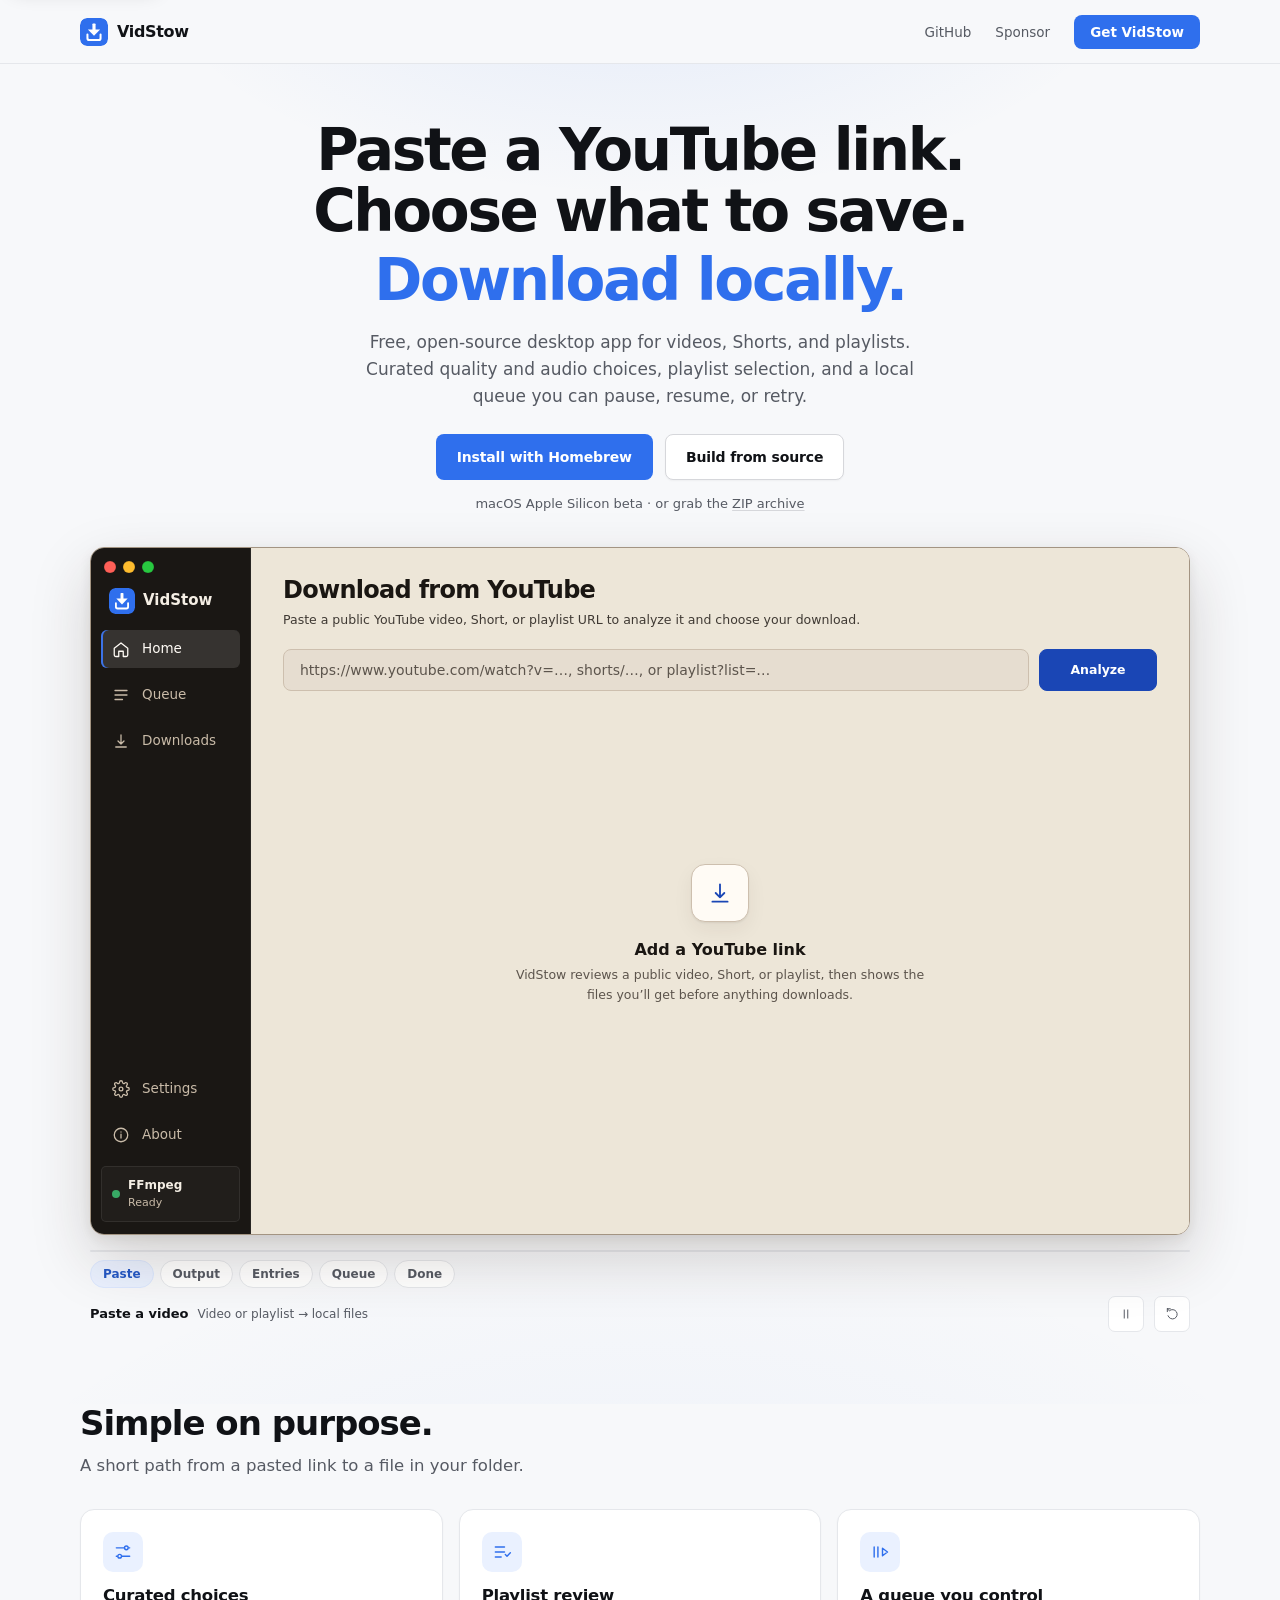
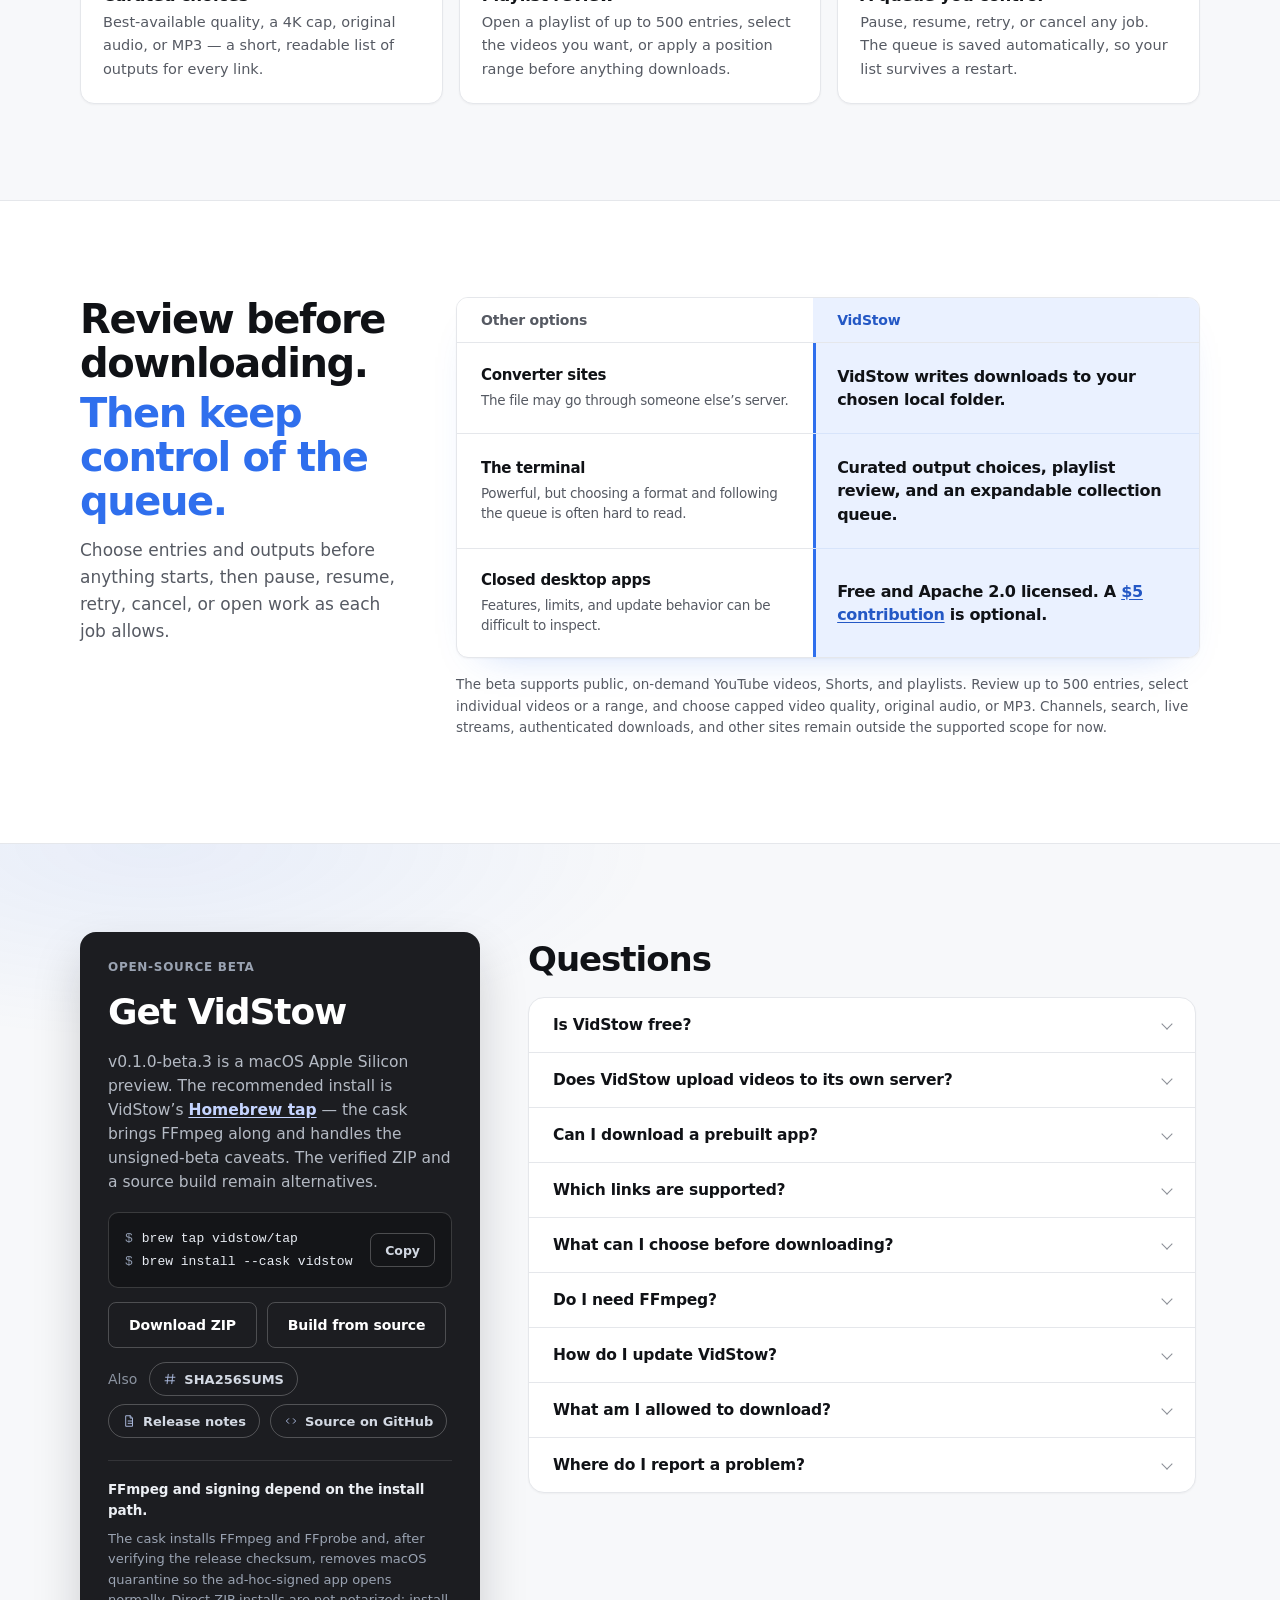
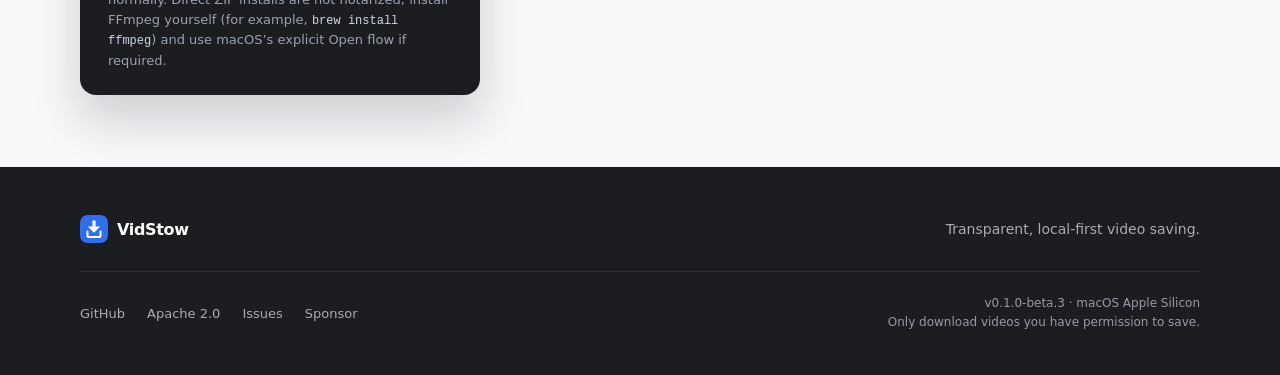
==== commit 3cd1c2f1: "Publish the v0.1.0-beta.3 marketing site." ====
--- a/index.html
+++ b/index.html
@@ -1,3 +1,3 @@
-<!DOCTYPE html><html lang="en"><head><meta charSet="utf-8"/><meta name="viewport" content="width=device-width, initial-scale=1"/><link rel="stylesheet" href="/_next/static/css/index.wCcqklIz.css" data-rsc-css-href="/_next/static/css/index.wCcqklIz.css" data-precedence="vite-rsc/importer-resources"/><link rel="modulepreload" fetchPriority="low" href="/_next/static/chunks/index-Bh1tAqVK.js"/><script src="/_next/static/chunks/rolldown-runtime-C60lm6uB.js" type="module" async=""></script><script src="/_next/static/chunks/framework-BgSIrAUN.js" type="module" async=""></script><script async="" type="module" src="https://static.cloudflareinsights.com/beacon.min.js" data-cf-beacon="{&quot;token&quot;:&quot;eeed72c71acc4dbf9d6d6ca7156ed54f&quot;}"></script><link rel="modulepreload" href="/_next/static/chunks/layout-segment-context-DvFdRWwe.js" crossorigin=""/><link rel="modulepreload" href="/_next/static/chunks/page-C1pA5EOZ.js" crossorigin=""/><title>VidStow — Paste a YouTube link. Choose what to save. Download locally.</title><meta name="description" content="Free, open-source desktop app for videos, Shorts, and playlists. Curated quality and audio choices, playlist selection, and a local queue you can pause, resume, or retry."/><meta property="og:title" content="VidStow — Paste a YouTube link. Choose what to save. Download locally."/><meta property="og:description" content="Free, open-source desktop app. Curated quality and audio choices, playlist selection, and a local queue."/><meta property="og:image" content="https://vidstow.github.io/og.png"/><meta property="og:image:width" content="1536"/><meta property="og:image:height" content="1024"/><meta property="og:image:alt" content="VidStow product preview"/><meta name="twitter:card" content="summary_large_image"/><meta name="twitter:title" content="VidStow — Paste a YouTube link. Choose what to save. Download locally."/><meta name="twitter:description" content="Free, open-source desktop app. Curated quality and audio choices, playlist selection, and a local queue."/><meta name="twitter:image" content="https://vidstow.github.io/og.png"/><link rel="shortcut icon" href="/brand-mark.png"/><link rel="icon" href="/brand-mark.svg"/><link rel="apple-touch-icon" href="/apple-touch-icon.png"/><link rel="canonical" href="https://vidstow.github.io"/><script>Object.assign(((self[Symbol.for("vinext.navigationRuntime")]??={bootstrap:{routeManifest:null},functions:{}}).bootstrap.rsc??={rsc:[]}),{params:{},nav:{"pathname":"/","searchParams":[]}})</script><link rel="modulepreload" href="/_next/static/chunks/index-Bh1tAqVK.js" />
-</head><body><a class="skip-link" href="#main-content">Skip to content</a><nav class="site-nav" aria-label="Site"><a class="site-brand" href="#top"><svg width="28" height="28" viewBox="0 0 32 32" fill="none" aria-hidden="true"><rect width="32" height="32" rx="8" fill="#2f6fed"></rect><rect x="14.2" y="6.2" width="3.6" height="9.2" rx=".85" fill="#fff"></rect><path d="M16 20.2 9 13h14L16 20.2Z" fill="#fff"></path><path d="M8.5 18.75v4.4A2.1 2.1 0 0 0 10.6 25.25h10.8a2.1 2.1 0 0 0 2.1-2.1v-4.4" stroke="#fff" stroke-width="2.3" stroke-linecap="round"></path></svg><span>VidStow</span></a><div><a href="https://github.com/vidstow/vidstow">GitHub</a><a href="https://github.com/sponsors/tejasa97">Sponsor</a><a class="nav-download" href="#get-vidstow">Get VidStow</a></div></nav><main id="main-content"><section class="hero" id="top"><div class="hero-copy"><h1>Paste a YouTube link. Choose what to save.<em>Download locally.</em></h1><p class="lede">Free, open-source desktop app for videos, Shorts, and playlists. Curated quality and audio choices, playlist selection, and a local queue you can pause, resume, or retry.</p><div class="hero-actions"><a class="button primary" href="#get-vidstow">Install with Homebrew</a><a class="button secondary" href="https://github.com/vidstow/vidstow#run-locally">Build from source</a></div><p class="hero-platforms">macOS Apple Silicon beta · or grab the <a href="https://github.com/vidstow/vidstow/releases/download/v0.1.0-beta.1/VidStow-0.1.0-beta.1-darwin-arm64.dmg">DMG</a></p></div><div class="demo-stage"><div class="demo-shell" role="img" aria-label="VidStow video and playlist download workflow"><span class="traffic" aria-hidden="true"><i></i><i></i><i></i></span><div class="demo-app" inert=""><aside class="vs-sidebar"><div class="vs-brand"><span class="vs-brand-mark"><img src="/brand-mark.svg" alt=""/></span><span>VidStow</span></div><nav><ul><li><div class="vs-nav-item is-active"><span class="vs-nav-icon"><svg viewBox="0 0 24 24" aria-hidden="true" fill="none" stroke="currentColor" stroke-width="1.7" stroke-linecap="round" stroke-linejoin="round"><path d="M3 11l9-7 9 7v9a2 2 0 0 1-2 2h-4v-7H9v7H5a2 2 0 0 1-2-2z"></path></svg></span><span class="vs-nav-label">Home</span></div></li><li><div class="vs-nav-item"><span class="vs-nav-icon"><svg viewBox="0 0 24 24" aria-hidden="true" fill="none" stroke="currentColor" stroke-width="1.7" stroke-linecap="round" stroke-linejoin="round"><path d="M4 6h16M4 12h16M4 18h10"></path></svg></span><span class="vs-nav-label">Queue</span></div></li><li><div class="vs-nav-item"><span class="vs-nav-icon"><svg viewBox="0 0 24 24" aria-hidden="true" fill="none" stroke="currentColor" stroke-width="1.7" stroke-linecap="round" stroke-linejoin="round"><path d="M12 4v12m0 0-4-4m4 4 4-4M5 20h14"></path></svg></span><span class="vs-nav-label">Downloads</span></div></li></ul></nav><nav class="vs-utility"><ul><li><div class="vs-nav-item"><span class="vs-nav-icon"><svg viewBox="0 0 24 24" aria-hidden="true" fill="none" stroke="currentColor" stroke-width="1.7" stroke-linecap="round" stroke-linejoin="round"><circle cx="12" cy="12" r="2.5"></circle><path d="M19.4 15a1.7 1.7 0 0 0 .3 1.8l.1.1a2 2 0 1 1-2.8 2.8l-.1-.1a1.7 1.7 0 0 0-1.8-.3 1.7 1.7 0 0 0-1 1.5V21a2 2 0 0 1-4 0v-.1a1.7 1.7 0 0 0-1.1-1.5 1.7 1.7 0 0 0-1.8.3l-.1.1a2 2 0 1 1-2.8-2.8l.1-.1a1.7 1.7 0 0 0 .3-1.8 1.7 1.7 0 0 0-1.5-1H3a2 2 0 0 1 0-4h.1a1.7 1.7 0 0 0 1.5-1.1 1.7 1.7 0 0 0-.3-1.8l-.1-.1a2 2 0 1 1 2.8-2.8l.1.1a1.7 1.7 0 0 0 1.8.3H9a1.7 1.7 0 0 0 1-1.5V3a2 2 0 0 1 4 0v.1a1.7 1.7 0 0 0 1 1.5 1.7 1.7 0 0 0 1.8-.3l.1-.1a2 2 0 1 1 2.8 2.8l-.1.1a1.7 1.7 0 0 0-.3 1.8V9a1.7 1.7 0 0 0 1.5 1H21a2 2 0 0 1 0 4h-.1a1.7 1.7 0 0 0-1.5 1z"></path></svg></span><span class="vs-nav-label">Settings</span></div></li><li><div class="vs-nav-item"><span class="vs-nav-icon"><svg viewBox="0 0 24 24" aria-hidden="true" fill="none" stroke="currentColor" stroke-width="1.7" stroke-linecap="round" stroke-linejoin="round"><circle cx="12" cy="12" r="9"></circle><path d="M12 11v5M12 8h.01"></path></svg></span><span class="vs-nav-label">About</span></div></li></ul></nav><div class="vs-ffmpeg"><i></i><div><strong>FFmpeg</strong><span>Ready</span></div></div></aside><main class="demo-main"><div class="vs-screen is-visible" aria-hidden="false"><section class="vs-home-page"><header class="vs-page-header"><h1>Download from YouTube</h1><p>Paste a public YouTube video, Short, or playlist URL to analyze it and choose your download.</p></header><div class="vs-analyze-bar"><div class="vs-input">https://www.youtube.com/watch?v=…, shorts/…, or playlist?list=…<span class="vs-caret"></span></div><div class="vs-primary">Analyze</div></div><section class="vs-welcome"><div><svg viewBox="0 0 24 24" aria-hidden="true" fill="none" stroke="currentColor" stroke-width="1.7" stroke-linecap="round" stroke-linejoin="round"><path d="M12 4v12m0 0-4-4m4 4 4-4M5 20h14"></path></svg></div><h2>Add a YouTube link</h2><p>VidStow reviews a public video, Short, or playlist, then shows the files you’ll get before anything downloads.</p></section></section></div><div class="vs-screen" aria-hidden="true"><section class="vs-home-page vs-fill"><header class="vs-page-header"><h1>Download from YouTube</h1></header><div class="vs-analyze-bar"><div class="vs-input has-value">https://www.youtube.com/watch?v=aqz-KE-bpKQ<span class="vs-caret"></span></div><div class="vs-primary">Analyze</div></div><section class="vs-workspace vs-workspace-video"><header class="vs-identity"><div class="vs-identity-thumb-wrap"><img class="vs-identity-thumb" src="/demo-big-buck-bunny.jpg" alt=""/><span>10:34</span></div><div class="vs-identity-copy"><strong>Big Buck Bunny 60fps 4K - Official Blender Foundation Short Film</strong><span>Blender</span><small>10:34</small></div><div class="vs-policy"><h2>Choose Download</h2><div class="vs-segment"><b>Video</b><span>Audio</span></div></div></header><div class="vs-plan-list"><div class="vs-plan-row selected"><i></i><div><strong>Best available <em>Recommended</em></strong><small>MP4 · H.264</small></div><span>~180 MB</span></div><div class="vs-plan-row"><i></i><div><strong>Up to 1080p</strong><small>MP4 · H.264</small></div><span>~85 MB</span></div></div><footer class="vs-save-bar"><div class="vs-destination"><span>Save to</span><strong>/Users/Shared/VidStow</strong><small>Best available · MP4 · ~180 MB</small></div><button class="vs-secondary">Change…</button><button class="vs-primary vs-add">Add to Queue</button></footer></section></section></div><div class="vs-screen" aria-hidden="true"><section class="vs-home-page vs-fill"><header class="vs-page-header"><h1>Download from YouTube</h1></header><div class="vs-analyze-bar"><div class="vs-input has-value">https://www.youtube.com/playlist?list=NASA-mission-highlights<span class="vs-caret"></span></div><div class="vs-primary">Analyze</div></div><section class="vs-workspace"><header class="vs-identity"><img class="vs-identity-thumb" src="/demo-nasa-artemis.jpg" alt=""/><div class="vs-identity-copy"><strong>NASA Mission Highlights</strong><span><b>Playlist</b> · NASA · <!-- -->2<!-- --> videos</span><small>2<!-- --> of <!-- -->2<!-- --> selected</small></div><div class="vs-policy"><h2>Format</h2><p class="vs-policy-note">Every selected video uses this format.</p><div class="vs-segment"><b>Video</b><span>Audio</span></div><div class="vs-select">Up to 1080p <span>⌄</span></div></div></header><div class="vs-toolbar"><div class="vs-check-label"><i class="vs-check checked">✓</i>All available</div><button>Clear</button><div class="vs-range"><span>Range</span><i>1</i><span>–</span><i>2</i><button>Apply</button></div><div class="vs-search">Search playlist…</div></div><div class="vs-entry-list"><article class="vs-entry selected"><i class="vs-check checked">✓</i><span class="vs-number">1</span><img src="/demo-nasa-artemis.jpg" alt=""/><strong>Artemis I: Launch to Splashdown Highlights</strong><span class="vs-meta">2:03</span></article><article class="vs-entry selected"><i class="vs-check checked">✓</i><span class="vs-number">2</span><img src="/demo-nasa-webb.jpg" alt=""/><strong>First Images from the James Webb Space Telescope</strong><span class="vs-meta">3:21</span></article></div><footer class="vs-save-bar"><div class="vs-destination"><span>Save to</span><strong>/Users/Shared/VidStow</strong><small>Playlist folder · NASA Mission Highlights</small></div><button class="vs-secondary">Change…</button><button class="vs-primary vs-add">Add <!-- -->2<!-- --> Videos to Queue</button></footer></section></section></div><div class="vs-screen" aria-hidden="true"><section class="vs-queue-page"><header class="vs-queue-header"><div><h1>Queue</h1><p>2 jobs · 2 running</p></div><div class="vs-header-actions"><button>Pause All</button><button disabled="">Clear Completed</button></div></header><div class="vs-occupancy"><strong>2 of 2 active slots</strong><i></i><span>0 waiting</span><i></i><span>0 paused</span><i></i><span>2<!-- --> of 3 processing</span></div><section class="vs-job-section"><h2>Active &amp; queued <span>2</span></h2><div class="vs-job-list"><section class="vs-collection"><div class="vs-parent-row"><button class="vs-toggle">▾</button><img src="/demo-nasa-artemis.jpg" alt=""/><div class="vs-collection-identity"><h3>NASA Mission Highlights</h3><p>NASA · Up to 1080p · 2 videos</p><div class="vs-collection-progress"><div class="vs-track"><span style="width:7%"></span></div><span>7%</span></div></div><div class="vs-collection-actions"><button>Pause</button><button>Cancel</button></div></div><div class="vs-children"><article class="vs-job-row"><img class="vs-job-thumbnail" src="/demo-nasa-artemis.jpg" alt=""/><div class="vs-job-content"><div class="vs-job-topline"><div class="vs-title-block"><h3>Artemis I: Launch to Splashdown Highlights</h3><p>Up to 1080p · MP4</p></div><span class="vs-badge info"><i></i>Downloading</span><div class="vs-job-actions"><button>Pause</button><button>Cancel</button></div></div><div class="vs-job-progress"><div class="vs-track"><span style="width:8%"></span></div><span>8<!-- -->%</span><span>6.8 MB/s · ETA 14s</span></div></div></article><article class="vs-job-row"><img class="vs-job-thumbnail" src="/demo-nasa-webb.jpg" alt=""/><div class="vs-job-content"><div class="vs-job-topline"><div class="vs-title-block"><h3>First Images from the James Webb Space Telescope</h3><p>Up to 1080p · MP4</p></div><span class="vs-badge info"><i></i>Downloading</span><div class="vs-job-actions"><button>Pause</button><button>Cancel</button></div></div><div class="vs-job-progress"><div class="vs-track"><span style="width:5%"></span></div><span>5<!-- -->%</span><span>6.8 MB/s · ETA 14s</span></div></div></article></div></section></div></section><footer class="vs-queue-footer">Jobs are saved automatically.</footer></section></div></main></div></div><div class="demo-controls"><div class="demo-progress" aria-hidden="true"><span style="width:0%"></span></div><div class="demo-steps"><button type="button" class="is-active" aria-current="step">Paste</button><button type="button" class="">Output</button><button type="button" class="">Entries</button><button type="button" class="">Queue</button><button type="button" class="">Done</button></div><p><span>Paste a video</span><small>Video or playlist → local files</small></p><button type="button" aria-label="Pause demo"><svg viewBox="0 0 24 24" aria-hidden="true" fill="none" stroke="currentColor" stroke-width="1.7" stroke-linecap="round" stroke-linejoin="round"><path d="M9 5v14M15 5v14"></path></svg></button><button type="button" aria-label="Replay demo"><svg viewBox="0 0 24 24" aria-hidden="true" fill="none" stroke="currentColor" stroke-width="1.7" stroke-linecap="round" stroke-linejoin="round"><path d="M4 8V3m0 0h5M4 3l3.5 3.5A8 8 0 1 1 5.2 15"></path></svg></button></div></div></section><section class="features" aria-label="Key features"><div class="features-inner"><h2>Simple on purpose.</h2><p class="features-sub">A short path from a pasted link to a file in your folder.</p><div class="features-grid"><article class="feature-card"><div class="feature-icon"><svg viewBox="0 0 24 24" aria-hidden="true" fill="none" stroke="currentColor" stroke-width="1.7" stroke-linecap="round" stroke-linejoin="round"><path d="M4 7h9M19 7h1M4 17h1M11 17h9"></path><circle cx="16" cy="7" r="2.2"></circle><circle cx="8" cy="17" r="2.2"></circle></svg></div><h3>Curated choices</h3><p>Best-available quality, a 4K cap, original audio, or MP3 — a short, readable list of outputs for every link.</p></article><article class="feature-card"><div class="feature-icon"><svg viewBox="0 0 24 24" aria-hidden="true" fill="none" stroke="currentColor" stroke-width="1.7" stroke-linecap="round" stroke-linejoin="round"><path d="M4 6h11M4 12h11M4 18h7"></path><path d="m16 15 2 2 4-4"></path></svg></div><h3>Playlist review</h3><p>Open a playlist of up to 500 entries, select the videos you want, or apply a position range before anything downloads.</p></article><article class="feature-card"><div class="feature-icon"><svg viewBox="0 0 24 24" aria-hidden="true" fill="none" stroke="currentColor" stroke-width="1.7" stroke-linecap="round" stroke-linejoin="round"><path d="M5 6v12M9.5 6v12"></path><path d="m15 7.5 6 4.5-6 4.5z"></path></svg></div><h3>A queue you control</h3><p>Pause, resume, retry, or cancel any job. The queue is saved automatically, so your list survives a restart.</p></article></div></div></section><section class="why" aria-label="Why VidStow"><div class="why-inner"><div class="why-intro"><h2>Review before downloading.<em>Then keep control of the queue.</em></h2><p>Choose entries and outputs before anything starts, then pause, resume, retry, cancel, or open work as each job allows.</p></div><div class="why-panel"><table class="why-table"><caption class="sr-only">How VidStow compares with converter sites, the terminal, and closed desktop apps</caption><thead><tr><th scope="col">Other options</th><th scope="col">VidStow</th></tr></thead><tbody><tr><th scope="row">Converter sites<small>The file may go through someone else’s server.</small></th><td>VidStow writes downloads to your chosen local folder.</td></tr><tr><th scope="row">The terminal<small>Powerful, but choosing a format and following the queue is often hard to read.</small></th><td>Curated output choices, playlist review, and an expandable collection queue.</td></tr><tr><th scope="row">Closed desktop apps<small>Features, limits, and update behavior can be difficult to inspect.</small></th><td>Free and Apache 2.0 licensed. A <a href="https://github.com/sponsors/tejasa97">$5 contribution</a> is optional.</td></tr></tbody></table><p class="why-note">The beta supports public, on-demand YouTube videos, Shorts, and playlists. Review up to 500 entries, select individual videos or a range, and choose capped video quality, original audio, or MP3. Channels, search, live streams, authenticated downloads, and other sites remain outside the supported scope for now.</p></div></div></section><section class="info-section" aria-label="Get VidStow and frequently asked questions"><div class="info-inner"><aside class="get-panel" id="get-vidstow"><p class="get-kicker">Open-source beta</p><h2>Get VidStow</h2><p class="download-lede">v0.1.0-beta.1 is a macOS Apple Silicon preview. The recommended install is VidStow’s <a href="https://github.com/vidstow/homebrew-tap">Homebrew tap</a> — the cask brings FFmpeg along and handles the unsigned-beta caveats. The DMG and a source build remain alternatives.</p><div class="download-cta"><div class="install-command"><code><span class="prompt">$</span>brew tap vidstow/tap<!-- -->
-<span class="prompt">$</span>brew install --cask vidstow</code><button type="button" class="" aria-label="Copy install command">Copy</button></div><div class="download-actions"><a class="button secondary" href="https://github.com/vidstow/vidstow/releases/download/v0.1.0-beta.1/VidStow-0.1.0-beta.1-darwin-arm64.dmg">Download DMG</a><a class="button secondary" href="https://github.com/vidstow/vidstow#run-locally">Build from source</a></div><p class="download-also"><span>Also</span><a href="https://github.com/vidstow/vidstow/releases/download/v0.1.0-beta.1/VidStow-0.1.0-beta.1-darwin-arm64.zip"><svg viewBox="0 0 24 24" aria-hidden="true" fill="none" stroke="currentColor" stroke-width="1.7" stroke-linecap="round" stroke-linejoin="round"><path d="M4 7h16v13H4z"></path><path d="M4 7l2-3h12l2 3"></path><path d="M10 11h4"></path></svg>Zip archive</a><a href="https://github.com/vidstow/vidstow/releases/download/v0.1.0-beta.1/SHA256SUMS"><svg viewBox="0 0 24 24" aria-hidden="true" fill="none" stroke="currentColor" stroke-width="1.7" stroke-linecap="round" stroke-linejoin="round"><path d="M9 4 7 20M17 4l-2 16M4.5 9h16M3.5 15h16"></path></svg>SHA256SUMS</a><a href="https://github.com/vidstow/vidstow/releases/tag/v0.1.0-beta.1"><svg viewBox="0 0 24 24" aria-hidden="true" fill="none" stroke="currentColor" stroke-width="1.7" stroke-linecap="round" stroke-linejoin="round"><path d="M7 3h7l4 4v14H7z"></path><path d="M14 3v4h4M10.5 12h6M10.5 16h6"></path></svg>Release notes</a><a href="https://github.com/vidstow/vidstow"><svg viewBox="0 0 24 24" aria-hidden="true" fill="none" stroke="currentColor" stroke-width="1.7" stroke-linecap="round" stroke-linejoin="round"><path d="m8 8-4 4 4 4M16 8l4 4-4 4"></path></svg>Source on GitHub</a></p></div><p class="ffmpeg-note"><strong>FFmpeg and signing depend on the install path.</strong> The cask installs FFmpeg and FFprobe and, after verifying the release checksums, removes macOS quarantine so the ad-hoc-signed app opens normally. With the DMG — which is not notarized — you install FFmpeg yourself (for example, <code>brew install ffmpeg</code>) and open the app with right-click Open on first launch.</p></aside><section class="faq"><h2>Questions</h2><div class="faq-list"><details><summary>Is VidStow free?</summary><p>Yes. The full app is free and Apache 2.0 licensed. An optional<!-- --> <a href="https://github.com/sponsors/tejasa97">$5 contribution</a> supports signing, testing, and continued development; it does not unlock features.</p></details><details><summary>Does VidStow upload videos to its own server?</summary><p>No. There is no VidStow conversion or storage service. The desktop app works locally while contacting the services needed for the download.</p></details><details><summary>Can I download a prebuilt app?</summary><p>Yes, for macOS on Apple Silicon. The recommended install is the <a href="https://github.com/vidstow/homebrew-tap">Homebrew cask</a>: it installs FFmpeg and FFprobe, verifies the release checksums, and removes macOS quarantine so the ad-hoc-signed app launches. You can also <a href="https://github.com/vidstow/vidstow/releases/download/v0.1.0-beta.1/VidStow-0.1.0-beta.1-darwin-arm64.dmg">download the DMG</a> and open it with right-click Open on first launch. Windows, Linux, and Intel Mac packages are outside this beta; those users can <a href="https://github.com/vidstow/vidstow#run-locally">build from source</a> without a support promise.</p></details><details><summary>Which links are supported?</summary><p>The beta supports public, on-demand YouTube video, Short, and playlist URLs. For now, it does not expose channels, search, live streams, authenticated media, or other sites.</p></details><details><summary>What can I choose before downloading?</summary><p>For one video or Short, VidStow shows the available curated video and audio outputs. For a playlist, you can select available entries, apply a position range, search the list, and choose a shared video-quality cap or audio policy before adding the collection.</p></details><details><summary>Do I need FFmpeg?</summary><p>Not with Homebrew — the cask installs FFmpeg and FFprobe for you. If you use the DMG, VidStow needs an installed pair for stream merging and MP3 conversion, detected on your PATH, in Homebrew’s default prefixes, or via a pair you choose;<!-- --> <code>brew install ffmpeg</code> covers it.</p></details><details><summary>How do I update VidStow?</summary><p>There is no in-app updater yet. With Homebrew, run <code>brew update &amp;&amp; brew upgrade --cask vidstow</code>. If you installed from the DMG, download the next release and replace the app in Applications.</p></details><details><summary>What am I allowed to download?</summary><p>Only videos you have permission to save — your own uploads, openly licensed material, or content you otherwise have the rights to keep. Please follow YouTube’s Terms of Service and applicable copyright law.</p></details><details><summary>Where do I report a problem?</summary><p>Use <a href="https://github.com/vidstow/vidstow/issues">GitHub Issues</a> and include the privacy-safe diagnostics from VidStow Settings when relevant.</p></details></div></section></div></section></main><footer><div class="footer-top"><a class="site-brand" href="#top"><svg width="28" height="28" viewBox="0 0 32 32" fill="none" aria-hidden="true"><rect width="32" height="32" rx="8" fill="#2f6fed"></rect><rect x="14.2" y="6.2" width="3.6" height="9.2" rx=".85" fill="#fff"></rect><path d="M16 20.2 9 13h14L16 20.2Z" fill="#fff"></path><path d="M8.5 18.75v4.4A2.1 2.1 0 0 0 10.6 25.25h10.8a2.1 2.1 0 0 0 2.1-2.1v-4.4" stroke="#fff" stroke-width="2.3" stroke-linecap="round"></path></svg><span>VidStow</span></a><p>Transparent, local-first video saving.</p></div><div class="footer-bottom"><nav aria-label="Footer"><a href="https://github.com/vidstow/vidstow">GitHub</a><a href="https://github.com/vidstow/vidstow/blob/main/LICENSE">Apache 2.0</a><a href="https://github.com/vidstow/vidstow/issues">Issues</a><a href="https://github.com/sponsors/tejasa97">Sponsor</a></nav><div class="footer-meta"><span class="footer-status">v0.1.0-beta.1 · macOS Apple Silicon</span><p class="footer-note">Only download videos you have permission to save.</p></div></div></footer><script type="module" src="/_next/static/chunks/index-Bh1tAqVK.js" id="_R_" async=""></script><script>((self[Symbol.for("vinext.navigationRuntime")]??={bootstrap:{routeManifest:null},functions:{}}).bootstrap.rsc??={rsc:[]}).rsc.push("2:I[\"8c0f216c4604\",[],\"Children\",1]\n")</script><script>((self[Symbol.for("vinext.navigationRuntime")]??={bootstrap:{routeManifest:null},functions:{}}).bootstrap.rsc??={rsc:[]}).rsc.push("3:I[\"593f344dc510\",[],\"GlobalErrorBoundary\",1]\n")</script><script>((self[Symbol.for("vinext.navigationRuntime")]??={bootstrap:{routeManifest:null},functions:{}}).bootstrap.rsc??={rsc:[]}).rsc.push("4:I[\"0b874ad30386\",[],\"default\",1]\n")</script><script>((self[Symbol.for("vinext.navigationRuntime")]??={bootstrap:{routeManifest:null},functions:{}}).bootstrap.rsc??={rsc:[]}).rsc.push("5:I[\"593f344dc510\",[],\"ErrorBoundary\",1]\n")</script><script>((self[Symbol.for("vinext.navigationRuntime")]??={bootstrap:{routeManifest:null},functions:{}}).bootstrap.rsc??={rsc:[]}).rsc.push("6:I[\"15c18cfaeeff\",[],\"LayoutSegmentProvider\",1]\n")</script><script>((self[Symbol.for("vinext.navigationRuntime")]??={bootstrap:{routeManifest:null},functions:{}}).bootstrap.rsc??={rsc:[]}).rsc.push("7:I[\"8c0f216c4604\",[],\"Slot\",1]\n")</script><script>((self[Symbol.for("vinext.navigationRuntime")]??={bootstrap:{routeManifest:null},functions:{}}).bootstrap.rsc??={rsc:[]}).rsc.push("8:I[\"9276801271d6\",[],\"AppRouterScrollTarget\",1]\n")</script><script>((self[Symbol.for("vinext.navigationRuntime")]??={bootstrap:{routeManifest:null},functions:{}}).bootstrap.rsc??={rsc:[]}).rsc.push("9:I[\"593f344dc510\",[],\"RedirectBoundary\",1]\n")</script><script>((self[Symbol.for("vinext.navigationRuntime")]??={bootstrap:{routeManifest:null},functions:{}}).bootstrap.rsc??={rsc:[]}).rsc.push(":HL[\"/_next/static/css/index.wCcqklIz.css\",\"style\"     ]\n")</script><script>((self[Symbol.for("vinext.navigationRuntime")]??={bootstrap:{routeManifest:null},functions:{}}).bootstrap.rsc??={rsc:[]}).rsc.push("0:{\"__route\":\"route:/\",\"__interceptionContext\":null,\"__layoutIds\":[\"layout:/\"],\"__rootLayout\":\"/\",\"__sourcePage\":\"/page\",\"page:/\":\"$L1\",\"layout:/\":[[[[\"$\",\"link\",\"css:/_next/static/css/index.wCcqklIz.css\",{\"rel\":\"stylesheet\",\"precedence\":\"vite-rsc/importer-resources\",\"href\":\"/_next/static/css/index.wCcqklIz.css\",\"data-rsc-css-href\":\"/_next/static/css/index.wCcqklIz.css\"}],\"$undefined\"],[\"$\",\"html\",null,{\"lang\":\"en\",\"children\":[\"$\",\"body\",null,{\"children\":[[\"$\",\"$L2\",null,{}],[\"$\",\"script\",null,{\"async\":true,\"type\":\"module\",\"src\":\"https://static.cloudflareinsights.com/beacon.min.js\",\"data-cf-beacon\":\"{\\\"token\\\":\\\"eeed72c71acc4dbf9d6d6ca7156ed54f\\\"}\"}]]}]}]],null],\"route:/\":[[[\"$\",\"meta\",null,{\"charSet\":\"utf-8\"}],[[\"$\",\"title\",\"0\",{\"children\":\"VidStow — Paste a YouTube link. Choose what to save. Download locally.\"}],[\"$\",\"meta\",\"1\",{\"name\":\"description\",\"content\":\"Free, open-source desktop app for videos, Shorts, and playlists. Curated quality and audio choices, playlist selection, and a local queue you can pause, resume, or retry.\"}],[\"$\",\"meta\",\"2\",{\"property\":\"og:title\",\"content\":\"VidStow — Paste a YouTube link. Choose what to save. Download locally.\"}],[\"$\",\"meta\",\"3\",{\"property\":\"og:description\",\"content\":\"Free, open-source desktop app. Curated quality and audio choices, playlist selection, and a local queue.\"}],[\"$\",\"meta\",\"4\",{\"property\":\"og:image\",\"content\":\"https://vidstow.github.io/og.png\"}],[\"$\",\"meta\",\"5\",{\"property\":\"og:image:width\",\"content\":\"1536\"}],[\"$\",\"meta\",\"6\",{\"property\":\"og:image:height\",\"content\":\"1024\"}],[\"$\",\"meta\",\"7\",{\"property\":\"og:image:alt\",\"content\":\"VidStow product preview\"}],[\"$\",\"meta\",\"8\",{\"name\":\"twitter:card\",\"content\":\"summary_large_image\"}],[\"$\",\"meta\",\"9\",{\"name\":\"twitter:title\",\"content\":\"VidStow — Paste a YouTube link. Choose what to save. Download locally.\"}],[\"$\",\"meta\",\"10\",{\"name\":\"twitter:description\",\"content\":\"Free, open-source desktop app. Curated quality and audio choices, playlist selection, and a local queue.\"}],[\"$\",\"meta\",\"11\",{\"name\":\"twitter:image\",\"content\":\"https://vidstow.github.io/og.png\"}],[\"$\",\"link\",\"12\",{\"rel\":\"shortcut icon\",\"href\":\"/brand-mark.png\"}],[\"$\",\"link\",\"13\",{\"rel\":\"icon\",\"href\":\"/brand-mark.svg\"}],[\"$\",\"link\",\"14\",{\"rel\":\"apple-touch-icon\",\"href\":\"/apple-touch-icon.png\"}],[\"$\",\"link\",\"15\",{\"rel\":\"canonical\",\"href\":\"https://vidstow.github.io\"}]],[[\"$\",\"meta\",\"0\",{\"name\":\"viewport\",\"content\":\"width=device-width, initial-scale=1\"}]]],[\"$\",\"$L3\",null,{\"fallback\":\"$4\",\"children\":[\"$\",\"$L5\",null,{\"fallback\":\"$4\",\"children\":[\"$\",\"$L6\",null,{\"providerId\":\"layout:/\",\"segmentMap\":{\"children\":[]},\"children\":[\"$\",\"$L7\",null,{\"id\":\"layout:/\",\"parallelSlots\":\"$undefined\",\"children\":[\"$\",\"$L8\",null,{\"children\":[\"$\",\"$L9\",null,{\"children\":[[\"$\",\"$L6\",null,{\"providerId\":\"page:/\",\"segmentMap\":{\"children\":[\"__PAGE__\"]},\"children\":[\"$\",\"$L7\",null,{\"id\":\"page:/\"}]}],null]}]}]}]}]}]}],null,null],\"__layoutFlags\":{\"layout:/\":\"s\"},\"__artifactCompatibility\":{\"schemaVersion\":1,\"graphVersion\":\"app-route-graph:1177fd80f83fa7b0\",\"deploymentVersion\":\"11855e12-d9c9-4f8b-b2b9-3c674f871c8b\",\"appElementsSchemaVersion\":1,\"rscPayloadSchemaVersion\":1,\"rootBoundaryId\":\"/\",\"renderEpoch\":null},\"__renderObservation\":{\"schemaVersion\":1,\"output\":{\"kind\":\"app-rsc\",\"mountedSlotsFingerprint\":null,\"renderEpoch\":null,\"rootBoundaryId\":\"/\",\"routeId\":\"route:/\"},\"completeness\":\"partial\",\"boundaryOutcome\":{\"kind\":\"unknown\"},\"requestApis\":[{\"kind\":\"connection\",\"status\":\"unknown\"},{\"kind\":\"cookies\",\"status\":\"unknown\"},{\"kind\":\"draftMode\",\"status\":\"unknown\"},{\"kind\":\"headers\",\"status\":\"unknown\"},{\"kind\":\"params\",\"status\":\"unknown\"},{\"kind\":\"searchParams\",\"status\":\"unknown\"}],\"dynamicFetches\":[],\"cacheTags\":[\"/\",\"_N_T_/\",\"_N_T_/index\",\"_N_T_/layout\",\"_N_T_/page\"],\"pathTags\":[\"/\"],\"cacheability\":\"unknown\",\"downgrade\":{\"target\":\"freshRender\",\"reasons\":[{\"code\":\"CP_DOWNGRADE_CACHEABILITY_UNKNOWN\",\"target\":\"freshRender\"},{\"code\":\"CP_DOWNGRADE_INCOMPLETE_OBSERVATION\",\"completeness\":\"partial\",\"target\":\"freshRender\"},{\"code\":\"CP_DOWNGRADE_UNKNOWN_REQUEST_API\",\"requestApi\":\"connection\",\"target\":\"freshRender\"},{\"code\":\"CP_DOWNGRADE_UNKNOWN_REQUEST_API\",\"requestApi\":\"cookies\",\"target\":\"freshRender\"},{\"code\":\"CP_DOWNGRADE_UNKNOWN_REQUEST_API\",\"requestApi\":\"draftMode\",\"target\":\"freshRender\"},{\"code\":\"CP_DOWNGRADE_UNKNOWN_REQUEST_API\",\"requestApi\":\"headers\",\"target\":\"freshRender\"},{\"code\":\"CP_DOWNGRADE_UNKNOWN_REQUEST_API\",\"requestApi\":\"params\",\"target\":\"freshRender\"},{\"code\":\"CP_DOWNGRADE_UNKNOWN_REQUEST_API\",\"requestApi\":\"searchParams\",\"target\":\"freshRender\"}],\"fallback\":{\"kind\":\"breakerFallback\",\"code\":\"CP_PRIVATE_DYNAMIC_DOWNGRADE\",\"mode\":\"renderFresh\",\"scope\":\"affectedOutput\",\"fields\":{\"reasonCodes\":[\"CP_DOWNGRADE_CACHEABILITY_UNKNOWN\",\"CP_DOWNGRADE_INCOMPLETE_OBSERVATION\",\"CP_DOWNGRADE_UNKNOWN_REQUEST_API\",\"CP_DOWNGRADE_UNKNOWN_REQUEST_API\",\"CP_DOWNGRADE_UNKNOWN_REQUEST_API\",\"CP_DOWNGRADE_UNKNOWN_REQUEST_API\",\"CP_DOWNGRADE_UNKNOWN_REQUEST_API\",\"CP_DOWNGRADE_UNKNOWN_REQUEST_API\"],\"target\":\"freshRender\"}},\"isPublicCacheCandidate\":false}}}\n")</script><script>((self[Symbol.for("vinext.navigationRuntime")]??={bootstrap:{routeManifest:null},functions:{}}).bootstrap.rsc??={rsc:[]}).rsc.push("a:I[\"6efdf509a785\",[],\"default\",1]\n")</script><script>((self[Symbol.for("vinext.navigationRuntime")]??={bootstrap:{routeManifest:null},functions:{}}).bootstrap.rsc??={rsc:[]}).rsc.push("1:[\"$\",\"$La\",null,{\"params\":\"$@b\",\"searchParams\":\"$@c\"}]\n")</script><script>((self[Symbol.for("vinext.navigationRuntime")]??={bootstrap:{routeManifest:null},functions:{}}).bootstrap.rsc??={rsc:[]}).rsc.push("b:{}\n")</script><script>((self[Symbol.for("vinext.navigationRuntime")]??={bootstrap:{routeManifest:null},functions:{}}).bootstrap.rsc??={rsc:[]}).rsc.push("c:{}\n")</script><script>Object.assign(((self[Symbol.for("vinext.navigationRuntime")]??={bootstrap:{routeManifest:null},functions:{}}).bootstrap.rsc??={rsc:[]}),{"initialCacheKind":"dynamic"});((self[Symbol.for("vinext.navigationRuntime")]??={bootstrap:{routeManifest:null},functions:{}}).bootstrap.rsc??={rsc:[]}).done=true</script></body></html>+<!DOCTYPE html><html lang="en"><head><meta charSet="utf-8"/><meta name="viewport" content="width=device-width, initial-scale=1"/><link rel="stylesheet" href="/_next/static/css/index.wCcqklIz.css" data-rsc-css-href="/_next/static/css/index.wCcqklIz.css" data-precedence="vite-rsc/importer-resources"/><link rel="modulepreload" fetchPriority="low" href="/_next/static/chunks/index-C41w9Y_8.js"/><script src="/_next/static/chunks/rolldown-runtime-C60lm6uB.js" type="module" async=""></script><script src="/_next/static/chunks/framework-BgSIrAUN.js" type="module" async=""></script><script async="" type="module" src="https://static.cloudflareinsights.com/beacon.min.js" data-cf-beacon="{&quot;token&quot;:&quot;eeed72c71acc4dbf9d6d6ca7156ed54f&quot;}"></script><link rel="modulepreload" href="/_next/static/chunks/layout-segment-context-Br1hJV3Z.js" crossorigin=""/><link rel="modulepreload" href="/_next/static/chunks/page-CMV8u_Vg.js" crossorigin=""/><title>VidStow — Paste a YouTube link. Choose what to save. Download locally.</title><meta name="description" content="Free, open-source desktop app for videos, Shorts, and playlists. Curated quality and audio choices, playlist selection, and a local queue you can pause, resume, or retry."/><meta property="og:title" content="VidStow — Paste a YouTube link. Choose what to save. Download locally."/><meta property="og:description" content="Free, open-source desktop app. Curated quality and audio choices, playlist selection, and a local queue."/><meta property="og:image" content="https://vidstow.github.io/og.png"/><meta property="og:image:width" content="1536"/><meta property="og:image:height" content="1024"/><meta property="og:image:alt" content="VidStow product preview"/><meta name="twitter:card" content="summary_large_image"/><meta name="twitter:title" content="VidStow — Paste a YouTube link. Choose what to save. Download locally."/><meta name="twitter:description" content="Free, open-source desktop app. Curated quality and audio choices, playlist selection, and a local queue."/><meta name="twitter:image" content="https://vidstow.github.io/og.png"/><link rel="shortcut icon" href="/brand-mark.png"/><link rel="icon" href="/brand-mark.svg"/><link rel="apple-touch-icon" href="/apple-touch-icon.png"/><link rel="canonical" href="https://vidstow.github.io"/><script>Object.assign(((self[Symbol.for("vinext.navigationRuntime")]??={bootstrap:{routeManifest:null},functions:{}}).bootstrap.rsc??={rsc:[]}),{params:{},nav:{"pathname":"/","searchParams":[]}})</script><link rel="modulepreload" href="/_next/static/chunks/index-C41w9Y_8.js" />
+</head><body><a class="skip-link" href="#main-content">Skip to content</a><nav class="site-nav" aria-label="Site"><a class="site-brand" href="#top"><svg width="28" height="28" viewBox="0 0 32 32" fill="none" aria-hidden="true"><rect width="32" height="32" rx="8" fill="#2f6fed"></rect><rect x="14.2" y="6.2" width="3.6" height="9.2" rx=".85" fill="#fff"></rect><path d="M16 20.2 9 13h14L16 20.2Z" fill="#fff"></path><path d="M8.5 18.75v4.4A2.1 2.1 0 0 0 10.6 25.25h10.8a2.1 2.1 0 0 0 2.1-2.1v-4.4" stroke="#fff" stroke-width="2.3" stroke-linecap="round"></path></svg><span>VidStow</span></a><div><a href="https://github.com/vidstow/vidstow">GitHub</a><a href="https://github.com/sponsors/tejasa97">Sponsor</a><a class="nav-download" href="#get-vidstow">Get VidStow</a></div></nav><main id="main-content"><section class="hero" id="top"><div class="hero-copy"><h1>Paste a YouTube link. Choose what to save.<em>Download locally.</em></h1><p class="lede">Free, open-source desktop app for videos, Shorts, and playlists. Curated quality and audio choices, playlist selection, and a local queue you can pause, resume, or retry.</p><div class="hero-actions"><a class="button primary" href="#get-vidstow">Install with Homebrew</a><a class="button secondary" href="https://github.com/vidstow/vidstow#run-locally">Build from source</a></div><p class="hero-platforms">macOS Apple Silicon beta · or grab the <a href="https://github.com/vidstow/vidstow/releases/download/v0.1.0-beta.3/VidStow-0.1.0-beta.3-darwin-arm64.zip">ZIP archive</a></p></div><div class="demo-stage"><div class="demo-shell" role="img" aria-label="VidStow video and playlist download workflow"><span class="traffic" aria-hidden="true"><i></i><i></i><i></i></span><div class="demo-app" inert=""><aside class="vs-sidebar"><div class="vs-brand"><span class="vs-brand-mark"><img src="/brand-mark.svg" alt=""/></span><span>VidStow</span></div><nav><ul><li><div class="vs-nav-item is-active"><span class="vs-nav-icon"><svg viewBox="0 0 24 24" aria-hidden="true" fill="none" stroke="currentColor" stroke-width="1.7" stroke-linecap="round" stroke-linejoin="round"><path d="M3 11l9-7 9 7v9a2 2 0 0 1-2 2h-4v-7H9v7H5a2 2 0 0 1-2-2z"></path></svg></span><span class="vs-nav-label">Home</span></div></li><li><div class="vs-nav-item"><span class="vs-nav-icon"><svg viewBox="0 0 24 24" aria-hidden="true" fill="none" stroke="currentColor" stroke-width="1.7" stroke-linecap="round" stroke-linejoin="round"><path d="M4 6h16M4 12h16M4 18h10"></path></svg></span><span class="vs-nav-label">Queue</span></div></li><li><div class="vs-nav-item"><span class="vs-nav-icon"><svg viewBox="0 0 24 24" aria-hidden="true" fill="none" stroke="currentColor" stroke-width="1.7" stroke-linecap="round" stroke-linejoin="round"><path d="M12 4v12m0 0-4-4m4 4 4-4M5 20h14"></path></svg></span><span class="vs-nav-label">Downloads</span></div></li></ul></nav><nav class="vs-utility"><ul><li><div class="vs-nav-item"><span class="vs-nav-icon"><svg viewBox="0 0 24 24" aria-hidden="true" fill="none" stroke="currentColor" stroke-width="1.7" stroke-linecap="round" stroke-linejoin="round"><circle cx="12" cy="12" r="2.5"></circle><path d="M19.4 15a1.7 1.7 0 0 0 .3 1.8l.1.1a2 2 0 1 1-2.8 2.8l-.1-.1a1.7 1.7 0 0 0-1.8-.3 1.7 1.7 0 0 0-1 1.5V21a2 2 0 0 1-4 0v-.1a1.7 1.7 0 0 0-1.1-1.5 1.7 1.7 0 0 0-1.8.3l-.1.1a2 2 0 1 1-2.8-2.8l.1-.1a1.7 1.7 0 0 0 .3-1.8 1.7 1.7 0 0 0-1.5-1H3a2 2 0 0 1 0-4h.1a1.7 1.7 0 0 0 1.5-1.1 1.7 1.7 0 0 0-.3-1.8l-.1-.1a2 2 0 1 1 2.8-2.8l.1.1a1.7 1.7 0 0 0 1.8.3H9a1.7 1.7 0 0 0 1-1.5V3a2 2 0 0 1 4 0v.1a1.7 1.7 0 0 0 1 1.5 1.7 1.7 0 0 0 1.8-.3l.1-.1a2 2 0 1 1 2.8 2.8l-.1.1a1.7 1.7 0 0 0-.3 1.8V9a1.7 1.7 0 0 0 1.5 1H21a2 2 0 0 1 0 4h-.1a1.7 1.7 0 0 0-1.5 1z"></path></svg></span><span class="vs-nav-label">Settings</span></div></li><li><div class="vs-nav-item"><span class="vs-nav-icon"><svg viewBox="0 0 24 24" aria-hidden="true" fill="none" stroke="currentColor" stroke-width="1.7" stroke-linecap="round" stroke-linejoin="round"><circle cx="12" cy="12" r="9"></circle><path d="M12 11v5M12 8h.01"></path></svg></span><span class="vs-nav-label">About</span></div></li></ul></nav><div class="vs-ffmpeg"><i></i><div><strong>FFmpeg</strong><span>Ready</span></div></div></aside><main class="demo-main"><div class="vs-screen is-visible" aria-hidden="false"><section class="vs-home-page"><header class="vs-page-header"><h1>Download from YouTube</h1><p>Paste a public YouTube video, Short, or playlist URL to analyze it and choose your download.</p></header><div class="vs-analyze-bar"><div class="vs-input">https://www.youtube.com/watch?v=…, shorts/…, or playlist?list=…<span class="vs-caret"></span></div><div class="vs-primary">Analyze</div></div><section class="vs-welcome"><div><svg viewBox="0 0 24 24" aria-hidden="true" fill="none" stroke="currentColor" stroke-width="1.7" stroke-linecap="round" stroke-linejoin="round"><path d="M12 4v12m0 0-4-4m4 4 4-4M5 20h14"></path></svg></div><h2>Add a YouTube link</h2><p>VidStow reviews a public video, Short, or playlist, then shows the files you’ll get before anything downloads.</p></section></section></div><div class="vs-screen" aria-hidden="true"><section class="vs-home-page vs-fill"><header class="vs-page-header"><h1>Download from YouTube</h1></header><div class="vs-analyze-bar"><div class="vs-input has-value">https://www.youtube.com/watch?v=aqz-KE-bpKQ<span class="vs-caret"></span></div><div class="vs-primary">Analyze</div></div><section class="vs-workspace vs-workspace-video"><header class="vs-identity"><div class="vs-identity-thumb-wrap"><img class="vs-identity-thumb" src="/demo-big-buck-bunny.jpg" alt=""/><span>10:34</span></div><div class="vs-identity-copy"><strong>Big Buck Bunny 60fps 4K - Official Blender Foundation Short Film</strong><span>Blender</span><small>10:34</small></div><div class="vs-policy"><h2>Choose Download</h2><div class="vs-segment"><b>Video</b><span>Audio</span></div></div></header><div class="vs-plan-list"><div class="vs-plan-row selected"><i></i><div><strong>Best available <em>Recommended</em></strong><small>MP4 · H.264</small></div><span>~180 MB</span></div><div class="vs-plan-row"><i></i><div><strong>Up to 1080p</strong><small>MP4 · H.264</small></div><span>~85 MB</span></div></div><footer class="vs-save-bar"><div class="vs-destination"><span>Save to</span><strong>/Users/Shared/VidStow</strong><small>Best available · MP4 · ~180 MB</small></div><button class="vs-secondary">Change…</button><button class="vs-primary vs-add">Add to Queue</button></footer></section></section></div><div class="vs-screen" aria-hidden="true"><section class="vs-home-page vs-fill"><header class="vs-page-header"><h1>Download from YouTube</h1></header><div class="vs-analyze-bar"><div class="vs-input has-value">https://www.youtube.com/playlist?list=NASA-mission-highlights<span class="vs-caret"></span></div><div class="vs-primary">Analyze</div></div><section class="vs-workspace"><header class="vs-identity"><img class="vs-identity-thumb" src="/demo-nasa-artemis.jpg" alt=""/><div class="vs-identity-copy"><strong>NASA Mission Highlights</strong><span><b>Playlist</b> · NASA · <!-- -->2<!-- --> videos</span><small>2<!-- --> of <!-- -->2<!-- --> selected</small></div><div class="vs-policy"><h2>Format</h2><p class="vs-policy-note">Every selected video uses this format.</p><div class="vs-segment"><b>Video</b><span>Audio</span></div><div class="vs-select">Up to 1080p <span>⌄</span></div></div></header><div class="vs-toolbar"><div class="vs-check-label"><i class="vs-check checked">✓</i>All available</div><button>Clear</button><div class="vs-range"><span>Range</span><i>1</i><span>–</span><i>2</i><button>Apply</button></div><div class="vs-search">Search playlist…</div></div><div class="vs-entry-list"><article class="vs-entry selected"><i class="vs-check checked">✓</i><span class="vs-number">1</span><img src="/demo-nasa-artemis.jpg" alt=""/><strong>Artemis I: Launch to Splashdown Highlights</strong><span class="vs-meta">2:03</span></article><article class="vs-entry selected"><i class="vs-check checked">✓</i><span class="vs-number">2</span><img src="/demo-nasa-webb.jpg" alt=""/><strong>First Images from the James Webb Space Telescope</strong><span class="vs-meta">3:21</span></article></div><footer class="vs-save-bar"><div class="vs-destination"><span>Save to</span><strong>/Users/Shared/VidStow</strong><small>Playlist folder · NASA Mission Highlights</small></div><button class="vs-secondary">Change…</button><button class="vs-primary vs-add">Add <!-- -->2<!-- --> Videos to Queue</button></footer></section></section></div><div class="vs-screen" aria-hidden="true"><section class="vs-queue-page"><header class="vs-queue-header"><div><h1>Queue</h1><p>2 jobs · 2 running</p></div><div class="vs-header-actions"><button>Pause All</button><button disabled="">Clear Completed</button></div></header><div class="vs-occupancy"><strong>2 of 2 active slots</strong><i></i><span>0 waiting</span><i></i><span>0 paused</span><i></i><span>2<!-- --> of 3 processing</span></div><section class="vs-job-section"><h2>Active &amp; queued <span>2</span></h2><div class="vs-job-list"><section class="vs-collection"><div class="vs-parent-row"><button class="vs-toggle">▾</button><img src="/demo-nasa-artemis.jpg" alt=""/><div class="vs-collection-identity"><h3>NASA Mission Highlights</h3><p>NASA · Up to 1080p · 2 videos</p><div class="vs-collection-progress"><div class="vs-track"><span style="width:7%"></span></div><span>7%</span></div></div><div class="vs-collection-actions"><button>Pause</button><button>Cancel</button></div></div><div class="vs-children"><article class="vs-job-row"><img class="vs-job-thumbnail" src="/demo-nasa-artemis.jpg" alt=""/><div class="vs-job-content"><div class="vs-job-topline"><div class="vs-title-block"><h3>Artemis I: Launch to Splashdown Highlights</h3><p>Up to 1080p · MP4</p></div><span class="vs-badge info"><i></i>Downloading</span><div class="vs-job-actions"><button>Pause</button><button>Cancel</button></div></div><div class="vs-job-progress"><div class="vs-track"><span style="width:8%"></span></div><span>8<!-- -->%</span><span>6.8 MB/s · ETA 14s</span></div></div></article><article class="vs-job-row"><img class="vs-job-thumbnail" src="/demo-nasa-webb.jpg" alt=""/><div class="vs-job-content"><div class="vs-job-topline"><div class="vs-title-block"><h3>First Images from the James Webb Space Telescope</h3><p>Up to 1080p · MP4</p></div><span class="vs-badge info"><i></i>Downloading</span><div class="vs-job-actions"><button>Pause</button><button>Cancel</button></div></div><div class="vs-job-progress"><div class="vs-track"><span style="width:5%"></span></div><span>5<!-- -->%</span><span>6.8 MB/s · ETA 14s</span></div></div></article></div></section></div></section><footer class="vs-queue-footer">Jobs are saved automatically.</footer></section></div></main></div></div><div class="demo-controls"><div class="demo-progress" aria-hidden="true"><span style="width:0%"></span></div><div class="demo-steps"><button type="button" class="is-active" aria-current="step">Paste</button><button type="button" class="">Output</button><button type="button" class="">Entries</button><button type="button" class="">Queue</button><button type="button" class="">Done</button></div><p><span>Paste a video</span><small>Video or playlist → local files</small></p><button type="button" aria-label="Pause demo"><svg viewBox="0 0 24 24" aria-hidden="true" fill="none" stroke="currentColor" stroke-width="1.7" stroke-linecap="round" stroke-linejoin="round"><path d="M9 5v14M15 5v14"></path></svg></button><button type="button" aria-label="Replay demo"><svg viewBox="0 0 24 24" aria-hidden="true" fill="none" stroke="currentColor" stroke-width="1.7" stroke-linecap="round" stroke-linejoin="round"><path d="M4 8V3m0 0h5M4 3l3.5 3.5A8 8 0 1 1 5.2 15"></path></svg></button></div></div></section><section class="features" aria-label="Key features"><div class="features-inner"><h2>Simple on purpose.</h2><p class="features-sub">A short path from a pasted link to a file in your folder.</p><div class="features-grid"><article class="feature-card"><div class="feature-icon"><svg viewBox="0 0 24 24" aria-hidden="true" fill="none" stroke="currentColor" stroke-width="1.7" stroke-linecap="round" stroke-linejoin="round"><path d="M4 7h9M19 7h1M4 17h1M11 17h9"></path><circle cx="16" cy="7" r="2.2"></circle><circle cx="8" cy="17" r="2.2"></circle></svg></div><h3>Curated choices</h3><p>Best-available quality, a 4K cap, original audio, or MP3 — a short, readable list of outputs for every link.</p></article><article class="feature-card"><div class="feature-icon"><svg viewBox="0 0 24 24" aria-hidden="true" fill="none" stroke="currentColor" stroke-width="1.7" stroke-linecap="round" stroke-linejoin="round"><path d="M4 6h11M4 12h11M4 18h7"></path><path d="m16 15 2 2 4-4"></path></svg></div><h3>Playlist review</h3><p>Open a playlist of up to 500 entries, select the videos you want, or apply a position range before anything downloads.</p></article><article class="feature-card"><div class="feature-icon"><svg viewBox="0 0 24 24" aria-hidden="true" fill="none" stroke="currentColor" stroke-width="1.7" stroke-linecap="round" stroke-linejoin="round"><path d="M5 6v12M9.5 6v12"></path><path d="m15 7.5 6 4.5-6 4.5z"></path></svg></div><h3>A queue you control</h3><p>Pause, resume, retry, or cancel any job. The queue is saved automatically, so your list survives a restart.</p></article></div></div></section><section class="why" aria-label="Why VidStow"><div class="why-inner"><div class="why-intro"><h2>Review before downloading.<em>Then keep control of the queue.</em></h2><p>Choose entries and outputs before anything starts, then pause, resume, retry, cancel, or open work as each job allows.</p></div><div class="why-panel"><table class="why-table"><caption class="sr-only">How VidStow compares with converter sites, the terminal, and closed desktop apps</caption><thead><tr><th scope="col">Other options</th><th scope="col">VidStow</th></tr></thead><tbody><tr><th scope="row">Converter sites<small>The file may go through someone else’s server.</small></th><td>VidStow writes downloads to your chosen local folder.</td></tr><tr><th scope="row">The terminal<small>Powerful, but choosing a format and following the queue is often hard to read.</small></th><td>Curated output choices, playlist review, and an expandable collection queue.</td></tr><tr><th scope="row">Closed desktop apps<small>Features, limits, and update behavior can be difficult to inspect.</small></th><td>Free and Apache 2.0 licensed. A <a href="https://github.com/sponsors/tejasa97">$5 contribution</a> is optional.</td></tr></tbody></table><p class="why-note">The beta supports public, on-demand YouTube videos, Shorts, and playlists. Review up to 500 entries, select individual videos or a range, and choose capped video quality, original audio, or MP3. Channels, search, live streams, authenticated downloads, and other sites remain outside the supported scope for now.</p></div></div></section><section class="info-section" aria-label="Get VidStow and frequently asked questions"><div class="info-inner"><aside class="get-panel" id="get-vidstow"><p class="get-kicker">Open-source beta</p><h2>Get VidStow</h2><p class="download-lede">v0.1.0-beta.3 is a macOS Apple Silicon preview. The recommended install is VidStow’s <a href="https://github.com/vidstow/homebrew-tap">Homebrew tap</a> — the cask brings FFmpeg along and handles the unsigned-beta caveats. The verified ZIP and a source build remain alternatives.</p><div class="download-cta"><div class="install-command"><code><span class="prompt">$</span>brew tap vidstow/tap<!-- -->
+<span class="prompt">$</span>brew install --cask vidstow</code><button type="button" class="" aria-label="Copy install command">Copy</button></div><div class="download-actions"><a class="button secondary" href="https://github.com/vidstow/vidstow/releases/download/v0.1.0-beta.3/VidStow-0.1.0-beta.3-darwin-arm64.zip">Download ZIP</a><a class="button secondary" href="https://github.com/vidstow/vidstow#run-locally">Build from source</a></div><p class="download-also"><span>Also</span><a href="https://github.com/vidstow/vidstow/releases/download/v0.1.0-beta.3/SHA256SUMS"><svg viewBox="0 0 24 24" aria-hidden="true" fill="none" stroke="currentColor" stroke-width="1.7" stroke-linecap="round" stroke-linejoin="round"><path d="M9 4 7 20M17 4l-2 16M4.5 9h16M3.5 15h16"></path></svg>SHA256SUMS</a><a href="https://github.com/vidstow/vidstow/releases/tag/v0.1.0-beta.3"><svg viewBox="0 0 24 24" aria-hidden="true" fill="none" stroke="currentColor" stroke-width="1.7" stroke-linecap="round" stroke-linejoin="round"><path d="M7 3h7l4 4v14H7z"></path><path d="M14 3v4h4M10.5 12h6M10.5 16h6"></path></svg>Release notes</a><a href="https://github.com/vidstow/vidstow"><svg viewBox="0 0 24 24" aria-hidden="true" fill="none" stroke="currentColor" stroke-width="1.7" stroke-linecap="round" stroke-linejoin="round"><path d="m8 8-4 4 4 4M16 8l4 4-4 4"></path></svg>Source on GitHub</a></p></div><p class="ffmpeg-note"><strong>FFmpeg and signing depend on the install path.</strong> The cask installs FFmpeg and FFprobe and, after verifying the release checksum, removes macOS quarantine so the ad-hoc-signed app opens normally. Direct ZIP installs are not notarized; install FFmpeg yourself (for example, <code>brew install ffmpeg</code>) and use macOS’s explicit Open flow if required.</p></aside><section class="faq"><h2>Questions</h2><div class="faq-list"><details><summary>Is VidStow free?</summary><p>Yes. The full app is free and Apache 2.0 licensed. An optional<!-- --> <a href="https://github.com/sponsors/tejasa97">$5 contribution</a> supports signing, testing, and continued development; it does not unlock features.</p></details><details><summary>Does VidStow upload videos to its own server?</summary><p>No. There is no VidStow conversion or storage service. The desktop app works locally while contacting the services needed for the download.</p></details><details><summary>Can I download a prebuilt app?</summary><p>Yes, for macOS on Apple Silicon. The recommended install is the <a href="https://github.com/vidstow/homebrew-tap">Homebrew cask</a>: it installs FFmpeg and FFprobe, verifies the release checksum, and removes macOS quarantine so the ad-hoc-signed app launches. You can also <a href="https://github.com/vidstow/vidstow/releases/download/v0.1.0-beta.3/VidStow-0.1.0-beta.3-darwin-arm64.zip">download the verified ZIP</a>. Windows, Linux, and Intel Mac packages are outside this beta; those users can <a href="https://github.com/vidstow/vidstow#run-locally">build from source</a> without a support promise.</p></details><details><summary>Which links are supported?</summary><p>The beta supports public, on-demand YouTube video, Short, and playlist URLs. For now, it does not expose channels, search, live streams, authenticated media, or other sites.</p></details><details><summary>What can I choose before downloading?</summary><p>For one video or Short, VidStow shows the available curated video and audio outputs. For a playlist, you can select available entries, apply a position range, search the list, and choose a shared video-quality cap or audio policy before adding the collection.</p></details><details><summary>Do I need FFmpeg?</summary><p>Not with Homebrew — the cask installs FFmpeg and FFprobe for you. If you use the ZIP, VidStow needs an installed pair for stream merging and MP3 conversion, detected on your PATH, in Homebrew’s default prefixes, or via a pair you choose;<!-- --> <code>brew install ffmpeg</code> covers it.</p></details><details><summary>How do I update VidStow?</summary><p>There is no in-app updater yet. With Homebrew, run <code>brew update &amp;&amp; brew upgrade --cask vidstow</code>. If you installed from the ZIP, download the next release and replace the app in Applications.</p></details><details><summary>What am I allowed to download?</summary><p>Only videos you have permission to save — your own uploads, openly licensed material, or content you otherwise have the rights to keep. Please follow YouTube’s Terms of Service and applicable copyright law.</p></details><details><summary>Where do I report a problem?</summary><p>Use <a href="https://github.com/vidstow/vidstow/issues">GitHub Issues</a> and include the privacy-safe diagnostics from VidStow Settings when relevant.</p></details></div></section></div></section></main><footer><div class="footer-top"><a class="site-brand" href="#top"><svg width="28" height="28" viewBox="0 0 32 32" fill="none" aria-hidden="true"><rect width="32" height="32" rx="8" fill="#2f6fed"></rect><rect x="14.2" y="6.2" width="3.6" height="9.2" rx=".85" fill="#fff"></rect><path d="M16 20.2 9 13h14L16 20.2Z" fill="#fff"></path><path d="M8.5 18.75v4.4A2.1 2.1 0 0 0 10.6 25.25h10.8a2.1 2.1 0 0 0 2.1-2.1v-4.4" stroke="#fff" stroke-width="2.3" stroke-linecap="round"></path></svg><span>VidStow</span></a><p>Transparent, local-first video saving.</p></div><div class="footer-bottom"><nav aria-label="Footer"><a href="https://github.com/vidstow/vidstow">GitHub</a><a href="https://github.com/vidstow/vidstow/blob/main/LICENSE">Apache 2.0</a><a href="https://github.com/vidstow/vidstow/issues">Issues</a><a href="https://github.com/sponsors/tejasa97">Sponsor</a></nav><div class="footer-meta"><span class="footer-status">v0.1.0-beta.3 · macOS Apple Silicon</span><p class="footer-note">Only download videos you have permission to save.</p></div></div></footer><script type="module" src="/_next/static/chunks/index-C41w9Y_8.js" id="_R_" async=""></script><script>((self[Symbol.for("vinext.navigationRuntime")]??={bootstrap:{routeManifest:null},functions:{}}).bootstrap.rsc??={rsc:[]}).rsc.push("2:I[\"8c0f216c4604\",[],\"Children\",1]\n")</script><script>((self[Symbol.for("vinext.navigationRuntime")]??={bootstrap:{routeManifest:null},functions:{}}).bootstrap.rsc??={rsc:[]}).rsc.push("3:I[\"593f344dc510\",[],\"GlobalErrorBoundary\",1]\n")</script><script>((self[Symbol.for("vinext.navigationRuntime")]??={bootstrap:{routeManifest:null},functions:{}}).bootstrap.rsc??={rsc:[]}).rsc.push("4:I[\"0b874ad30386\",[],\"default\",1]\n")</script><script>((self[Symbol.for("vinext.navigationRuntime")]??={bootstrap:{routeManifest:null},functions:{}}).bootstrap.rsc??={rsc:[]}).rsc.push("5:I[\"593f344dc510\",[],\"ErrorBoundary\",1]\n")</script><script>((self[Symbol.for("vinext.navigationRuntime")]??={bootstrap:{routeManifest:null},functions:{}}).bootstrap.rsc??={rsc:[]}).rsc.push("6:I[\"15c18cfaeeff\",[],\"LayoutSegmentProvider\",1]\n")</script><script>((self[Symbol.for("vinext.navigationRuntime")]??={bootstrap:{routeManifest:null},functions:{}}).bootstrap.rsc??={rsc:[]}).rsc.push("7:I[\"8c0f216c4604\",[],\"Slot\",1]\n")</script><script>((self[Symbol.for("vinext.navigationRuntime")]??={bootstrap:{routeManifest:null},functions:{}}).bootstrap.rsc??={rsc:[]}).rsc.push("8:I[\"9276801271d6\",[],\"AppRouterScrollTarget\",1]\n")</script><script>((self[Symbol.for("vinext.navigationRuntime")]??={bootstrap:{routeManifest:null},functions:{}}).bootstrap.rsc??={rsc:[]}).rsc.push("9:I[\"593f344dc510\",[],\"RedirectBoundary\",1]\n")</script><script>((self[Symbol.for("vinext.navigationRuntime")]??={bootstrap:{routeManifest:null},functions:{}}).bootstrap.rsc??={rsc:[]}).rsc.push(":HL[\"/_next/static/css/index.wCcqklIz.css\",\"style\"     ]\n")</script><script>((self[Symbol.for("vinext.navigationRuntime")]??={bootstrap:{routeManifest:null},functions:{}}).bootstrap.rsc??={rsc:[]}).rsc.push("0:{\"__route\":\"route:/\",\"__interceptionContext\":null,\"__layoutIds\":[\"layout:/\"],\"__rootLayout\":\"/\",\"__sourcePage\":\"/page\",\"page:/\":\"$L1\",\"layout:/\":[[[[\"$\",\"link\",\"css:/_next/static/css/index.wCcqklIz.css\",{\"rel\":\"stylesheet\",\"precedence\":\"vite-rsc/importer-resources\",\"href\":\"/_next/static/css/index.wCcqklIz.css\",\"data-rsc-css-href\":\"/_next/static/css/index.wCcqklIz.css\"}],\"$undefined\"],[\"$\",\"html\",null,{\"lang\":\"en\",\"children\":[\"$\",\"body\",null,{\"children\":[[\"$\",\"$L2\",null,{}],[\"$\",\"script\",null,{\"async\":true,\"type\":\"module\",\"src\":\"https://static.cloudflareinsights.com/beacon.min.js\",\"data-cf-beacon\":\"{\\\"token\\\":\\\"eeed72c71acc4dbf9d6d6ca7156ed54f\\\"}\"}]]}]}]],null],\"route:/\":[[[\"$\",\"meta\",null,{\"charSet\":\"utf-8\"}],[[\"$\",\"title\",\"0\",{\"children\":\"VidStow — Paste a YouTube link. Choose what to save. Download locally.\"}],[\"$\",\"meta\",\"1\",{\"name\":\"description\",\"content\":\"Free, open-source desktop app for videos, Shorts, and playlists. Curated quality and audio choices, playlist selection, and a local queue you can pause, resume, or retry.\"}],[\"$\",\"meta\",\"2\",{\"property\":\"og:title\",\"content\":\"VidStow — Paste a YouTube link. Choose what to save. Download locally.\"}],[\"$\",\"meta\",\"3\",{\"property\":\"og:description\",\"content\":\"Free, open-source desktop app. Curated quality and audio choices, playlist selection, and a local queue.\"}],[\"$\",\"meta\",\"4\",{\"property\":\"og:image\",\"content\":\"https://vidstow.github.io/og.png\"}],[\"$\",\"meta\",\"5\",{\"property\":\"og:image:width\",\"content\":\"1536\"}],[\"$\",\"meta\",\"6\",{\"property\":\"og:image:height\",\"content\":\"1024\"}],[\"$\",\"meta\",\"7\",{\"property\":\"og:image:alt\",\"content\":\"VidStow product preview\"}],[\"$\",\"meta\",\"8\",{\"name\":\"twitter:card\",\"content\":\"summary_large_image\"}],[\"$\",\"meta\",\"9\",{\"name\":\"twitter:title\",\"content\":\"VidStow — Paste a YouTube link. Choose what to save. Download locally.\"}],[\"$\",\"meta\",\"10\",{\"name\":\"twitter:description\",\"content\":\"Free, open-source desktop app. Curated quality and audio choices, playlist selection, and a local queue.\"}],[\"$\",\"meta\",\"11\",{\"name\":\"twitter:image\",\"content\":\"https://vidstow.github.io/og.png\"}],[\"$\",\"link\",\"12\",{\"rel\":\"shortcut icon\",\"href\":\"/brand-mark.png\"}],[\"$\",\"link\",\"13\",{\"rel\":\"icon\",\"href\":\"/brand-mark.svg\"}],[\"$\",\"link\",\"14\",{\"rel\":\"apple-touch-icon\",\"href\":\"/apple-touch-icon.png\"}],[\"$\",\"link\",\"15\",{\"rel\":\"canonical\",\"href\":\"https://vidstow.github.io\"}]],[[\"$\",\"meta\",\"0\",{\"name\":\"viewport\",\"content\":\"width=device-width, initial-scale=1\"}]]],[\"$\",\"$L3\",null,{\"fallback\":\"$4\",\"children\":[\"$\",\"$L5\",null,{\"fallback\":\"$4\",\"children\":[\"$\",\"$L6\",null,{\"providerId\":\"layout:/\",\"segmentMap\":{\"children\":[]},\"children\":[\"$\",\"$L7\",null,{\"id\":\"layout:/\",\"parallelSlots\":\"$undefined\",\"children\":[\"$\",\"$L8\",null,{\"children\":[\"$\",\"$L9\",null,{\"children\":[[\"$\",\"$L6\",null,{\"providerId\":\"page:/\",\"segmentMap\":{\"children\":[\"__PAGE__\"]},\"children\":[\"$\",\"$L7\",null,{\"id\":\"page:/\"}]}],null]}]}]}]}]}]}],null,null],\"__layoutFlags\":{\"layout:/\":\"s\"},\"__artifactCompatibility\":{\"schemaVersion\":1,\"graphVersion\":\"app-route-graph:1177fd80f83fa7b0\",\"deploymentVersion\":\"f6d68cdc-3f1f-421c-bc08-9493d5e6e015\",\"appElementsSchemaVersion\":1,\"rscPayloadSchemaVersion\":1,\"rootBoundaryId\":\"/\",\"renderEpoch\":null},\"__renderObservation\":{\"schemaVersion\":1,\"output\":{\"kind\":\"app-rsc\",\"mountedSlotsFingerprint\":null,\"renderEpoch\":null,\"rootBoundaryId\":\"/\",\"routeId\":\"route:/\"},\"completeness\":\"partial\",\"boundaryOutcome\":{\"kind\":\"unknown\"},\"requestApis\":[{\"kind\":\"connection\",\"status\":\"unknown\"},{\"kind\":\"cookies\",\"status\":\"unknown\"},{\"kind\":\"draftMode\",\"status\":\"unknown\"},{\"kind\":\"headers\",\"status\":\"unknown\"},{\"kind\":\"params\",\"status\":\"unknown\"},{\"kind\":\"searchParams\",\"status\":\"unknown\"}],\"dynamicFetches\":[],\"cacheTags\":[\"/\",\"_N_T_/\",\"_N_T_/index\",\"_N_T_/layout\",\"_N_T_/page\"],\"pathTags\":[\"/\"],\"cacheability\":\"unknown\",\"downgrade\":{\"target\":\"freshRender\",\"reasons\":[{\"code\":\"CP_DOWNGRADE_CACHEABILITY_UNKNOWN\",\"target\":\"freshRender\"},{\"code\":\"CP_DOWNGRADE_INCOMPLETE_OBSERVATION\",\"completeness\":\"partial\",\"target\":\"freshRender\"},{\"code\":\"CP_DOWNGRADE_UNKNOWN_REQUEST_API\",\"requestApi\":\"connection\",\"target\":\"freshRender\"},{\"code\":\"CP_DOWNGRADE_UNKNOWN_REQUEST_API\",\"requestApi\":\"cookies\",\"target\":\"freshRender\"},{\"code\":\"CP_DOWNGRADE_UNKNOWN_REQUEST_API\",\"requestApi\":\"draftMode\",\"target\":\"freshRender\"},{\"code\":\"CP_DOWNGRADE_UNKNOWN_REQUEST_API\",\"requestApi\":\"headers\",\"target\":\"freshRender\"},{\"code\":\"CP_DOWNGRADE_UNKNOWN_REQUEST_API\",\"requestApi\":\"params\",\"target\":\"freshRender\"},{\"code\":\"CP_DOWNGRADE_UNKNOWN_REQUEST_API\",\"requestApi\":\"searchParams\",\"target\":\"freshRender\"}],\"fallback\":{\"kind\":\"breakerFallback\",\"code\":\"CP_PRIVATE_DYNAMIC_DOWNGRADE\",\"mode\":\"renderFresh\",\"scope\":\"affectedOutput\",\"fields\":{\"reasonCodes\":[\"CP_DOWNGRADE_CACHEABILITY_UNKNOWN\",\"CP_DOWNGRADE_INCOMPLETE_OBSERVATION\",\"CP_DOWNGRADE_UNKNOWN_REQUEST_API\",\"CP_DOWNGRADE_UNKNOWN_REQUEST_API\",\"CP_DOWNGRADE_UNKNOWN_REQUEST_API\",\"CP_DOWNGRADE_UNKNOWN_REQUEST_API\",\"CP_DOWNGRADE_UNKNOWN_REQUEST_API\",\"CP_DOWNGRADE_UNKNOWN_REQUEST_API\"],\"target\":\"freshRender\"}},\"isPublicCacheCandidate\":false}}}\n")</script><script>((self[Symbol.for("vinext.navigationRuntime")]??={bootstrap:{routeManifest:null},functions:{}}).bootstrap.rsc??={rsc:[]}).rsc.push("a:I[\"6efdf509a785\",[],\"default\",1]\n")</script><script>((self[Symbol.for("vinext.navigationRuntime")]??={bootstrap:{routeManifest:null},functions:{}}).bootstrap.rsc??={rsc:[]}).rsc.push("1:[\"$\",\"$La\",null,{\"params\":\"$@b\",\"searchParams\":\"$@c\"}]\n")</script><script>((self[Symbol.for("vinext.navigationRuntime")]??={bootstrap:{routeManifest:null},functions:{}}).bootstrap.rsc??={rsc:[]}).rsc.push("b:{}\n")</script><script>((self[Symbol.for("vinext.navigationRuntime")]??={bootstrap:{routeManifest:null},functions:{}}).bootstrap.rsc??={rsc:[]}).rsc.push("c:{}\n")</script><script>Object.assign(((self[Symbol.for("vinext.navigationRuntime")]??={bootstrap:{routeManifest:null},functions:{}}).bootstrap.rsc??={rsc:[]}),{"initialCacheKind":"dynamic"});((self[Symbol.for("vinext.navigationRuntime")]??={bootstrap:{routeManifest:null},functions:{}}).bootstrap.rsc??={rsc:[]}).done=true</script></body></html>
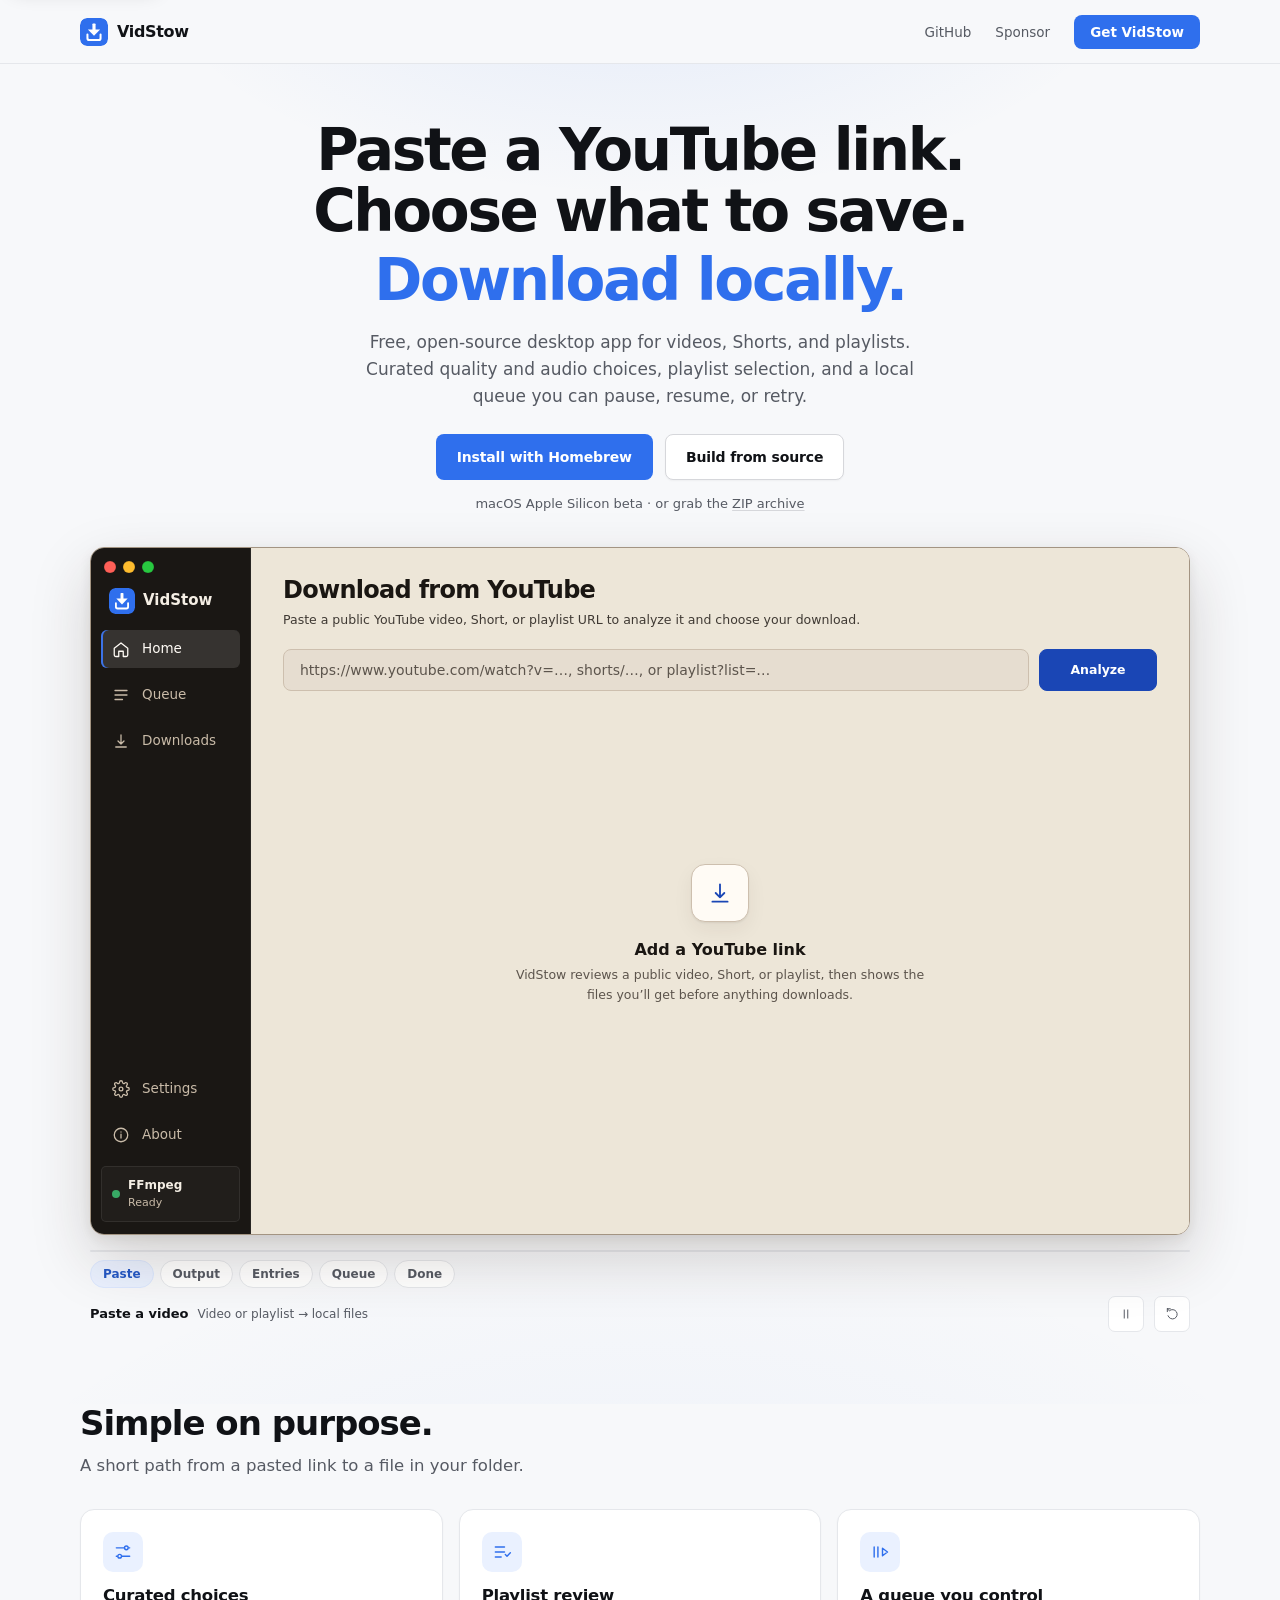
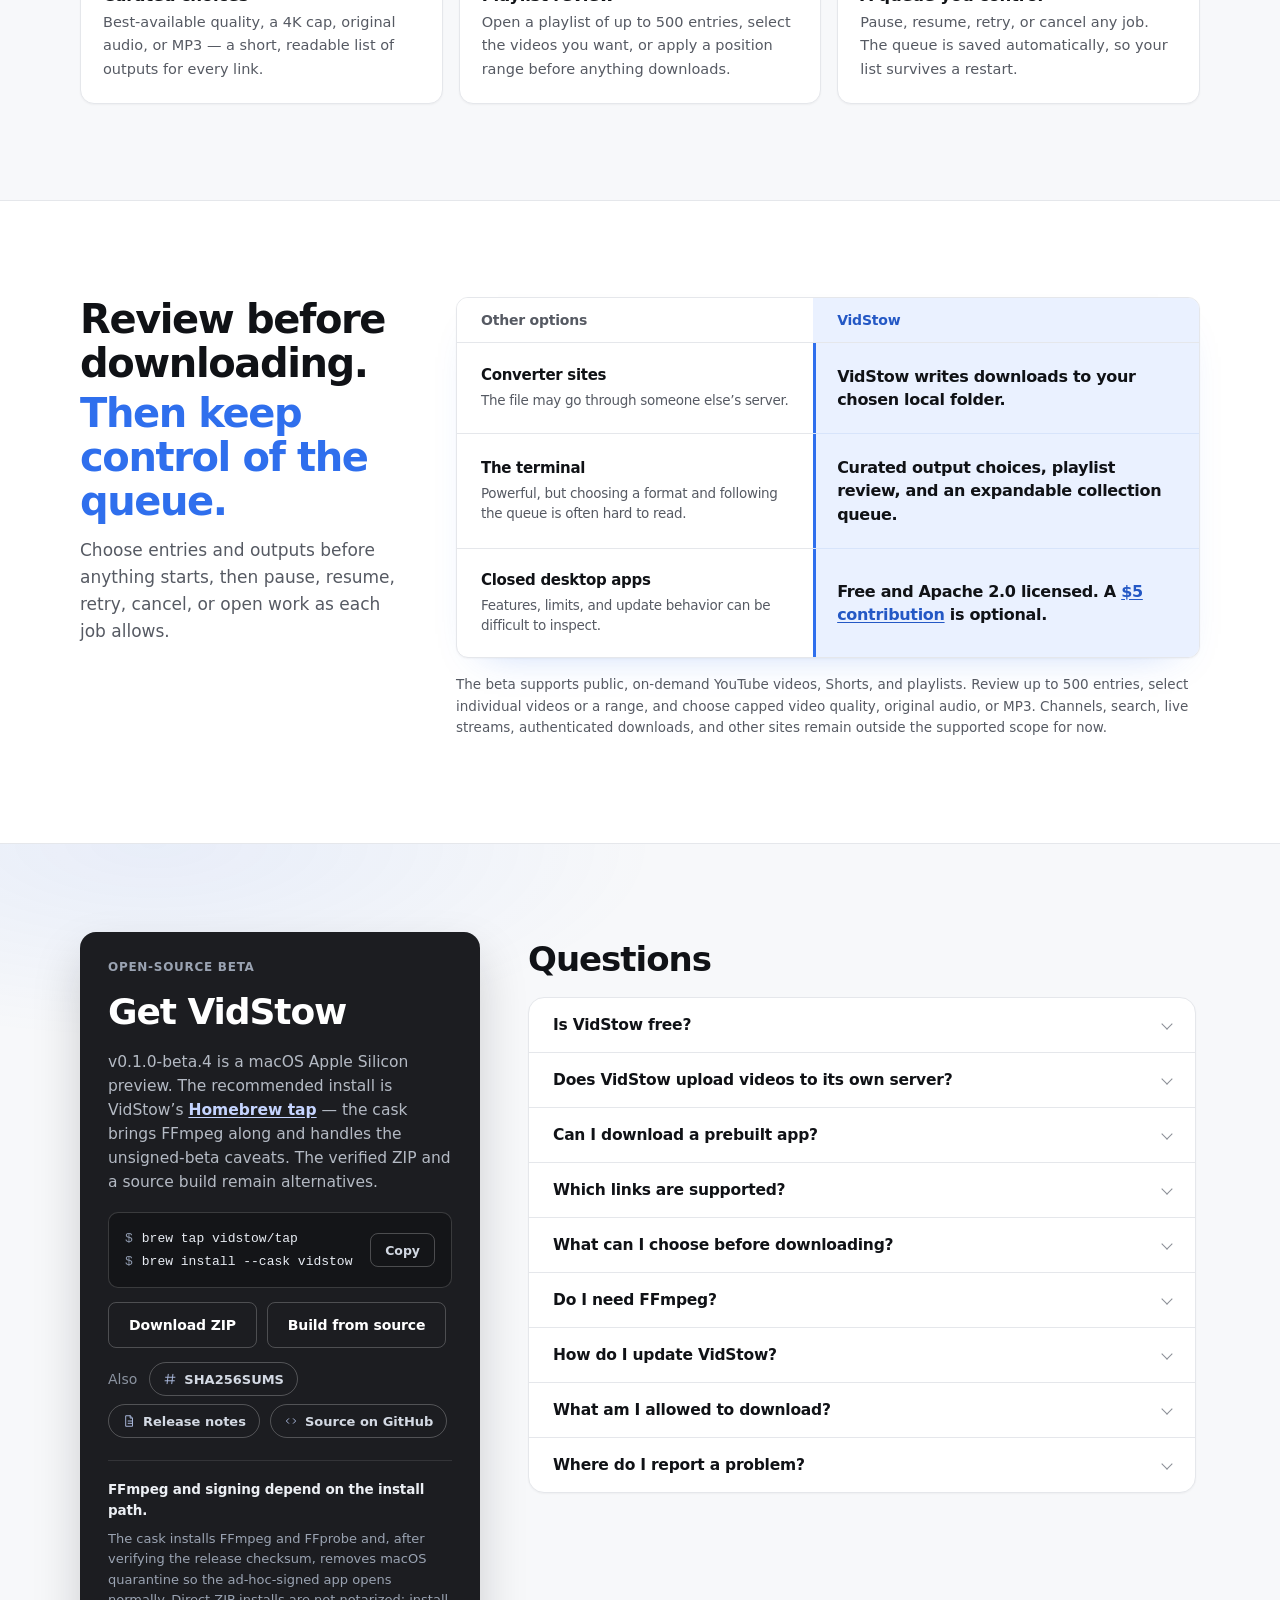
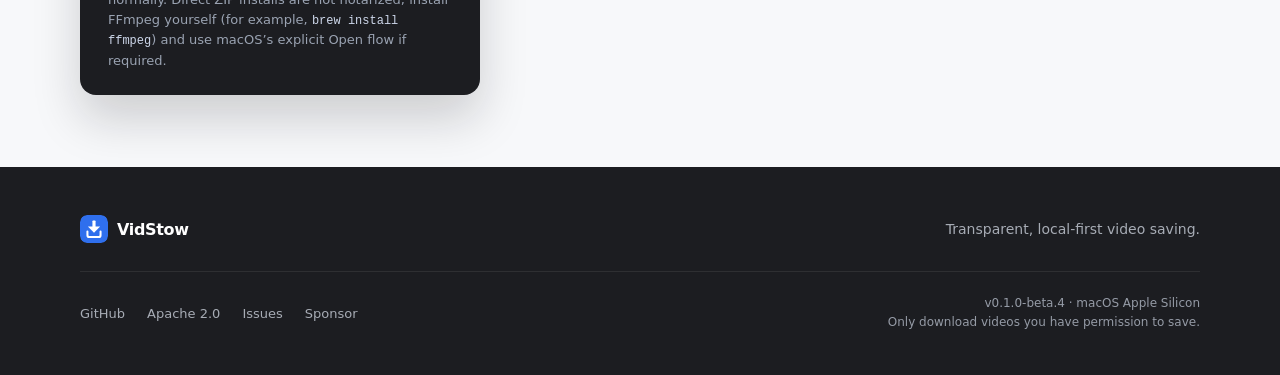
==== commit b79a5985: "Publish the v0.1.0-beta.4 marketing site." ====
--- a/index.html
+++ b/index.html
@@ -1,3 +1,3 @@
-<!DOCTYPE html><html lang="en"><head><meta charSet="utf-8"/><meta name="viewport" content="width=device-width, initial-scale=1"/><link rel="stylesheet" href="/_next/static/css/index.wCcqklIz.css" data-rsc-css-href="/_next/static/css/index.wCcqklIz.css" data-precedence="vite-rsc/importer-resources"/><link rel="modulepreload" fetchPriority="low" href="/_next/static/chunks/index-C41w9Y_8.js"/><script src="/_next/static/chunks/rolldown-runtime-C60lm6uB.js" type="module" async=""></script><script src="/_next/static/chunks/framework-BgSIrAUN.js" type="module" async=""></script><script async="" type="module" src="https://static.cloudflareinsights.com/beacon.min.js" data-cf-beacon="{&quot;token&quot;:&quot;eeed72c71acc4dbf9d6d6ca7156ed54f&quot;}"></script><link rel="modulepreload" href="/_next/static/chunks/layout-segment-context-Br1hJV3Z.js" crossorigin=""/><link rel="modulepreload" href="/_next/static/chunks/page-CMV8u_Vg.js" crossorigin=""/><title>VidStow — Paste a YouTube link. Choose what to save. Download locally.</title><meta name="description" content="Free, open-source desktop app for videos, Shorts, and playlists. Curated quality and audio choices, playlist selection, and a local queue you can pause, resume, or retry."/><meta property="og:title" content="VidStow — Paste a YouTube link. Choose what to save. Download locally."/><meta property="og:description" content="Free, open-source desktop app. Curated quality and audio choices, playlist selection, and a local queue."/><meta property="og:image" content="https://vidstow.github.io/og.png"/><meta property="og:image:width" content="1536"/><meta property="og:image:height" content="1024"/><meta property="og:image:alt" content="VidStow product preview"/><meta name="twitter:card" content="summary_large_image"/><meta name="twitter:title" content="VidStow — Paste a YouTube link. Choose what to save. Download locally."/><meta name="twitter:description" content="Free, open-source desktop app. Curated quality and audio choices, playlist selection, and a local queue."/><meta name="twitter:image" content="https://vidstow.github.io/og.png"/><link rel="shortcut icon" href="/brand-mark.png"/><link rel="icon" href="/brand-mark.svg"/><link rel="apple-touch-icon" href="/apple-touch-icon.png"/><link rel="canonical" href="https://vidstow.github.io"/><script>Object.assign(((self[Symbol.for("vinext.navigationRuntime")]??={bootstrap:{routeManifest:null},functions:{}}).bootstrap.rsc??={rsc:[]}),{params:{},nav:{"pathname":"/","searchParams":[]}})</script><link rel="modulepreload" href="/_next/static/chunks/index-C41w9Y_8.js" />
-</head><body><a class="skip-link" href="#main-content">Skip to content</a><nav class="site-nav" aria-label="Site"><a class="site-brand" href="#top"><svg width="28" height="28" viewBox="0 0 32 32" fill="none" aria-hidden="true"><rect width="32" height="32" rx="8" fill="#2f6fed"></rect><rect x="14.2" y="6.2" width="3.6" height="9.2" rx=".85" fill="#fff"></rect><path d="M16 20.2 9 13h14L16 20.2Z" fill="#fff"></path><path d="M8.5 18.75v4.4A2.1 2.1 0 0 0 10.6 25.25h10.8a2.1 2.1 0 0 0 2.1-2.1v-4.4" stroke="#fff" stroke-width="2.3" stroke-linecap="round"></path></svg><span>VidStow</span></a><div><a href="https://github.com/vidstow/vidstow">GitHub</a><a href="https://github.com/sponsors/tejasa97">Sponsor</a><a class="nav-download" href="#get-vidstow">Get VidStow</a></div></nav><main id="main-content"><section class="hero" id="top"><div class="hero-copy"><h1>Paste a YouTube link. Choose what to save.<em>Download locally.</em></h1><p class="lede">Free, open-source desktop app for videos, Shorts, and playlists. Curated quality and audio choices, playlist selection, and a local queue you can pause, resume, or retry.</p><div class="hero-actions"><a class="button primary" href="#get-vidstow">Install with Homebrew</a><a class="button secondary" href="https://github.com/vidstow/vidstow#run-locally">Build from source</a></div><p class="hero-platforms">macOS Apple Silicon beta · or grab the <a href="https://github.com/vidstow/vidstow/releases/download/v0.1.0-beta.3/VidStow-0.1.0-beta.3-darwin-arm64.zip">ZIP archive</a></p></div><div class="demo-stage"><div class="demo-shell" role="img" aria-label="VidStow video and playlist download workflow"><span class="traffic" aria-hidden="true"><i></i><i></i><i></i></span><div class="demo-app" inert=""><aside class="vs-sidebar"><div class="vs-brand"><span class="vs-brand-mark"><img src="/brand-mark.svg" alt=""/></span><span>VidStow</span></div><nav><ul><li><div class="vs-nav-item is-active"><span class="vs-nav-icon"><svg viewBox="0 0 24 24" aria-hidden="true" fill="none" stroke="currentColor" stroke-width="1.7" stroke-linecap="round" stroke-linejoin="round"><path d="M3 11l9-7 9 7v9a2 2 0 0 1-2 2h-4v-7H9v7H5a2 2 0 0 1-2-2z"></path></svg></span><span class="vs-nav-label">Home</span></div></li><li><div class="vs-nav-item"><span class="vs-nav-icon"><svg viewBox="0 0 24 24" aria-hidden="true" fill="none" stroke="currentColor" stroke-width="1.7" stroke-linecap="round" stroke-linejoin="round"><path d="M4 6h16M4 12h16M4 18h10"></path></svg></span><span class="vs-nav-label">Queue</span></div></li><li><div class="vs-nav-item"><span class="vs-nav-icon"><svg viewBox="0 0 24 24" aria-hidden="true" fill="none" stroke="currentColor" stroke-width="1.7" stroke-linecap="round" stroke-linejoin="round"><path d="M12 4v12m0 0-4-4m4 4 4-4M5 20h14"></path></svg></span><span class="vs-nav-label">Downloads</span></div></li></ul></nav><nav class="vs-utility"><ul><li><div class="vs-nav-item"><span class="vs-nav-icon"><svg viewBox="0 0 24 24" aria-hidden="true" fill="none" stroke="currentColor" stroke-width="1.7" stroke-linecap="round" stroke-linejoin="round"><circle cx="12" cy="12" r="2.5"></circle><path d="M19.4 15a1.7 1.7 0 0 0 .3 1.8l.1.1a2 2 0 1 1-2.8 2.8l-.1-.1a1.7 1.7 0 0 0-1.8-.3 1.7 1.7 0 0 0-1 1.5V21a2 2 0 0 1-4 0v-.1a1.7 1.7 0 0 0-1.1-1.5 1.7 1.7 0 0 0-1.8.3l-.1.1a2 2 0 1 1-2.8-2.8l.1-.1a1.7 1.7 0 0 0 .3-1.8 1.7 1.7 0 0 0-1.5-1H3a2 2 0 0 1 0-4h.1a1.7 1.7 0 0 0 1.5-1.1 1.7 1.7 0 0 0-.3-1.8l-.1-.1a2 2 0 1 1 2.8-2.8l.1.1a1.7 1.7 0 0 0 1.8.3H9a1.7 1.7 0 0 0 1-1.5V3a2 2 0 0 1 4 0v.1a1.7 1.7 0 0 0 1 1.5 1.7 1.7 0 0 0 1.8-.3l.1-.1a2 2 0 1 1 2.8 2.8l-.1.1a1.7 1.7 0 0 0-.3 1.8V9a1.7 1.7 0 0 0 1.5 1H21a2 2 0 0 1 0 4h-.1a1.7 1.7 0 0 0-1.5 1z"></path></svg></span><span class="vs-nav-label">Settings</span></div></li><li><div class="vs-nav-item"><span class="vs-nav-icon"><svg viewBox="0 0 24 24" aria-hidden="true" fill="none" stroke="currentColor" stroke-width="1.7" stroke-linecap="round" stroke-linejoin="round"><circle cx="12" cy="12" r="9"></circle><path d="M12 11v5M12 8h.01"></path></svg></span><span class="vs-nav-label">About</span></div></li></ul></nav><div class="vs-ffmpeg"><i></i><div><strong>FFmpeg</strong><span>Ready</span></div></div></aside><main class="demo-main"><div class="vs-screen is-visible" aria-hidden="false"><section class="vs-home-page"><header class="vs-page-header"><h1>Download from YouTube</h1><p>Paste a public YouTube video, Short, or playlist URL to analyze it and choose your download.</p></header><div class="vs-analyze-bar"><div class="vs-input">https://www.youtube.com/watch?v=…, shorts/…, or playlist?list=…<span class="vs-caret"></span></div><div class="vs-primary">Analyze</div></div><section class="vs-welcome"><div><svg viewBox="0 0 24 24" aria-hidden="true" fill="none" stroke="currentColor" stroke-width="1.7" stroke-linecap="round" stroke-linejoin="round"><path d="M12 4v12m0 0-4-4m4 4 4-4M5 20h14"></path></svg></div><h2>Add a YouTube link</h2><p>VidStow reviews a public video, Short, or playlist, then shows the files you’ll get before anything downloads.</p></section></section></div><div class="vs-screen" aria-hidden="true"><section class="vs-home-page vs-fill"><header class="vs-page-header"><h1>Download from YouTube</h1></header><div class="vs-analyze-bar"><div class="vs-input has-value">https://www.youtube.com/watch?v=aqz-KE-bpKQ<span class="vs-caret"></span></div><div class="vs-primary">Analyze</div></div><section class="vs-workspace vs-workspace-video"><header class="vs-identity"><div class="vs-identity-thumb-wrap"><img class="vs-identity-thumb" src="/demo-big-buck-bunny.jpg" alt=""/><span>10:34</span></div><div class="vs-identity-copy"><strong>Big Buck Bunny 60fps 4K - Official Blender Foundation Short Film</strong><span>Blender</span><small>10:34</small></div><div class="vs-policy"><h2>Choose Download</h2><div class="vs-segment"><b>Video</b><span>Audio</span></div></div></header><div class="vs-plan-list"><div class="vs-plan-row selected"><i></i><div><strong>Best available <em>Recommended</em></strong><small>MP4 · H.264</small></div><span>~180 MB</span></div><div class="vs-plan-row"><i></i><div><strong>Up to 1080p</strong><small>MP4 · H.264</small></div><span>~85 MB</span></div></div><footer class="vs-save-bar"><div class="vs-destination"><span>Save to</span><strong>/Users/Shared/VidStow</strong><small>Best available · MP4 · ~180 MB</small></div><button class="vs-secondary">Change…</button><button class="vs-primary vs-add">Add to Queue</button></footer></section></section></div><div class="vs-screen" aria-hidden="true"><section class="vs-home-page vs-fill"><header class="vs-page-header"><h1>Download from YouTube</h1></header><div class="vs-analyze-bar"><div class="vs-input has-value">https://www.youtube.com/playlist?list=NASA-mission-highlights<span class="vs-caret"></span></div><div class="vs-primary">Analyze</div></div><section class="vs-workspace"><header class="vs-identity"><img class="vs-identity-thumb" src="/demo-nasa-artemis.jpg" alt=""/><div class="vs-identity-copy"><strong>NASA Mission Highlights</strong><span><b>Playlist</b> · NASA · <!-- -->2<!-- --> videos</span><small>2<!-- --> of <!-- -->2<!-- --> selected</small></div><div class="vs-policy"><h2>Format</h2><p class="vs-policy-note">Every selected video uses this format.</p><div class="vs-segment"><b>Video</b><span>Audio</span></div><div class="vs-select">Up to 1080p <span>⌄</span></div></div></header><div class="vs-toolbar"><div class="vs-check-label"><i class="vs-check checked">✓</i>All available</div><button>Clear</button><div class="vs-range"><span>Range</span><i>1</i><span>–</span><i>2</i><button>Apply</button></div><div class="vs-search">Search playlist…</div></div><div class="vs-entry-list"><article class="vs-entry selected"><i class="vs-check checked">✓</i><span class="vs-number">1</span><img src="/demo-nasa-artemis.jpg" alt=""/><strong>Artemis I: Launch to Splashdown Highlights</strong><span class="vs-meta">2:03</span></article><article class="vs-entry selected"><i class="vs-check checked">✓</i><span class="vs-number">2</span><img src="/demo-nasa-webb.jpg" alt=""/><strong>First Images from the James Webb Space Telescope</strong><span class="vs-meta">3:21</span></article></div><footer class="vs-save-bar"><div class="vs-destination"><span>Save to</span><strong>/Users/Shared/VidStow</strong><small>Playlist folder · NASA Mission Highlights</small></div><button class="vs-secondary">Change…</button><button class="vs-primary vs-add">Add <!-- -->2<!-- --> Videos to Queue</button></footer></section></section></div><div class="vs-screen" aria-hidden="true"><section class="vs-queue-page"><header class="vs-queue-header"><div><h1>Queue</h1><p>2 jobs · 2 running</p></div><div class="vs-header-actions"><button>Pause All</button><button disabled="">Clear Completed</button></div></header><div class="vs-occupancy"><strong>2 of 2 active slots</strong><i></i><span>0 waiting</span><i></i><span>0 paused</span><i></i><span>2<!-- --> of 3 processing</span></div><section class="vs-job-section"><h2>Active &amp; queued <span>2</span></h2><div class="vs-job-list"><section class="vs-collection"><div class="vs-parent-row"><button class="vs-toggle">▾</button><img src="/demo-nasa-artemis.jpg" alt=""/><div class="vs-collection-identity"><h3>NASA Mission Highlights</h3><p>NASA · Up to 1080p · 2 videos</p><div class="vs-collection-progress"><div class="vs-track"><span style="width:7%"></span></div><span>7%</span></div></div><div class="vs-collection-actions"><button>Pause</button><button>Cancel</button></div></div><div class="vs-children"><article class="vs-job-row"><img class="vs-job-thumbnail" src="/demo-nasa-artemis.jpg" alt=""/><div class="vs-job-content"><div class="vs-job-topline"><div class="vs-title-block"><h3>Artemis I: Launch to Splashdown Highlights</h3><p>Up to 1080p · MP4</p></div><span class="vs-badge info"><i></i>Downloading</span><div class="vs-job-actions"><button>Pause</button><button>Cancel</button></div></div><div class="vs-job-progress"><div class="vs-track"><span style="width:8%"></span></div><span>8<!-- -->%</span><span>6.8 MB/s · ETA 14s</span></div></div></article><article class="vs-job-row"><img class="vs-job-thumbnail" src="/demo-nasa-webb.jpg" alt=""/><div class="vs-job-content"><div class="vs-job-topline"><div class="vs-title-block"><h3>First Images from the James Webb Space Telescope</h3><p>Up to 1080p · MP4</p></div><span class="vs-badge info"><i></i>Downloading</span><div class="vs-job-actions"><button>Pause</button><button>Cancel</button></div></div><div class="vs-job-progress"><div class="vs-track"><span style="width:5%"></span></div><span>5<!-- -->%</span><span>6.8 MB/s · ETA 14s</span></div></div></article></div></section></div></section><footer class="vs-queue-footer">Jobs are saved automatically.</footer></section></div></main></div></div><div class="demo-controls"><div class="demo-progress" aria-hidden="true"><span style="width:0%"></span></div><div class="demo-steps"><button type="button" class="is-active" aria-current="step">Paste</button><button type="button" class="">Output</button><button type="button" class="">Entries</button><button type="button" class="">Queue</button><button type="button" class="">Done</button></div><p><span>Paste a video</span><small>Video or playlist → local files</small></p><button type="button" aria-label="Pause demo"><svg viewBox="0 0 24 24" aria-hidden="true" fill="none" stroke="currentColor" stroke-width="1.7" stroke-linecap="round" stroke-linejoin="round"><path d="M9 5v14M15 5v14"></path></svg></button><button type="button" aria-label="Replay demo"><svg viewBox="0 0 24 24" aria-hidden="true" fill="none" stroke="currentColor" stroke-width="1.7" stroke-linecap="round" stroke-linejoin="round"><path d="M4 8V3m0 0h5M4 3l3.5 3.5A8 8 0 1 1 5.2 15"></path></svg></button></div></div></section><section class="features" aria-label="Key features"><div class="features-inner"><h2>Simple on purpose.</h2><p class="features-sub">A short path from a pasted link to a file in your folder.</p><div class="features-grid"><article class="feature-card"><div class="feature-icon"><svg viewBox="0 0 24 24" aria-hidden="true" fill="none" stroke="currentColor" stroke-width="1.7" stroke-linecap="round" stroke-linejoin="round"><path d="M4 7h9M19 7h1M4 17h1M11 17h9"></path><circle cx="16" cy="7" r="2.2"></circle><circle cx="8" cy="17" r="2.2"></circle></svg></div><h3>Curated choices</h3><p>Best-available quality, a 4K cap, original audio, or MP3 — a short, readable list of outputs for every link.</p></article><article class="feature-card"><div class="feature-icon"><svg viewBox="0 0 24 24" aria-hidden="true" fill="none" stroke="currentColor" stroke-width="1.7" stroke-linecap="round" stroke-linejoin="round"><path d="M4 6h11M4 12h11M4 18h7"></path><path d="m16 15 2 2 4-4"></path></svg></div><h3>Playlist review</h3><p>Open a playlist of up to 500 entries, select the videos you want, or apply a position range before anything downloads.</p></article><article class="feature-card"><div class="feature-icon"><svg viewBox="0 0 24 24" aria-hidden="true" fill="none" stroke="currentColor" stroke-width="1.7" stroke-linecap="round" stroke-linejoin="round"><path d="M5 6v12M9.5 6v12"></path><path d="m15 7.5 6 4.5-6 4.5z"></path></svg></div><h3>A queue you control</h3><p>Pause, resume, retry, or cancel any job. The queue is saved automatically, so your list survives a restart.</p></article></div></div></section><section class="why" aria-label="Why VidStow"><div class="why-inner"><div class="why-intro"><h2>Review before downloading.<em>Then keep control of the queue.</em></h2><p>Choose entries and outputs before anything starts, then pause, resume, retry, cancel, or open work as each job allows.</p></div><div class="why-panel"><table class="why-table"><caption class="sr-only">How VidStow compares with converter sites, the terminal, and closed desktop apps</caption><thead><tr><th scope="col">Other options</th><th scope="col">VidStow</th></tr></thead><tbody><tr><th scope="row">Converter sites<small>The file may go through someone else’s server.</small></th><td>VidStow writes downloads to your chosen local folder.</td></tr><tr><th scope="row">The terminal<small>Powerful, but choosing a format and following the queue is often hard to read.</small></th><td>Curated output choices, playlist review, and an expandable collection queue.</td></tr><tr><th scope="row">Closed desktop apps<small>Features, limits, and update behavior can be difficult to inspect.</small></th><td>Free and Apache 2.0 licensed. A <a href="https://github.com/sponsors/tejasa97">$5 contribution</a> is optional.</td></tr></tbody></table><p class="why-note">The beta supports public, on-demand YouTube videos, Shorts, and playlists. Review up to 500 entries, select individual videos or a range, and choose capped video quality, original audio, or MP3. Channels, search, live streams, authenticated downloads, and other sites remain outside the supported scope for now.</p></div></div></section><section class="info-section" aria-label="Get VidStow and frequently asked questions"><div class="info-inner"><aside class="get-panel" id="get-vidstow"><p class="get-kicker">Open-source beta</p><h2>Get VidStow</h2><p class="download-lede">v0.1.0-beta.3 is a macOS Apple Silicon preview. The recommended install is VidStow’s <a href="https://github.com/vidstow/homebrew-tap">Homebrew tap</a> — the cask brings FFmpeg along and handles the unsigned-beta caveats. The verified ZIP and a source build remain alternatives.</p><div class="download-cta"><div class="install-command"><code><span class="prompt">$</span>brew tap vidstow/tap<!-- -->
-<span class="prompt">$</span>brew install --cask vidstow</code><button type="button" class="" aria-label="Copy install command">Copy</button></div><div class="download-actions"><a class="button secondary" href="https://github.com/vidstow/vidstow/releases/download/v0.1.0-beta.3/VidStow-0.1.0-beta.3-darwin-arm64.zip">Download ZIP</a><a class="button secondary" href="https://github.com/vidstow/vidstow#run-locally">Build from source</a></div><p class="download-also"><span>Also</span><a href="https://github.com/vidstow/vidstow/releases/download/v0.1.0-beta.3/SHA256SUMS"><svg viewBox="0 0 24 24" aria-hidden="true" fill="none" stroke="currentColor" stroke-width="1.7" stroke-linecap="round" stroke-linejoin="round"><path d="M9 4 7 20M17 4l-2 16M4.5 9h16M3.5 15h16"></path></svg>SHA256SUMS</a><a href="https://github.com/vidstow/vidstow/releases/tag/v0.1.0-beta.3"><svg viewBox="0 0 24 24" aria-hidden="true" fill="none" stroke="currentColor" stroke-width="1.7" stroke-linecap="round" stroke-linejoin="round"><path d="M7 3h7l4 4v14H7z"></path><path d="M14 3v4h4M10.5 12h6M10.5 16h6"></path></svg>Release notes</a><a href="https://github.com/vidstow/vidstow"><svg viewBox="0 0 24 24" aria-hidden="true" fill="none" stroke="currentColor" stroke-width="1.7" stroke-linecap="round" stroke-linejoin="round"><path d="m8 8-4 4 4 4M16 8l4 4-4 4"></path></svg>Source on GitHub</a></p></div><p class="ffmpeg-note"><strong>FFmpeg and signing depend on the install path.</strong> The cask installs FFmpeg and FFprobe and, after verifying the release checksum, removes macOS quarantine so the ad-hoc-signed app opens normally. Direct ZIP installs are not notarized; install FFmpeg yourself (for example, <code>brew install ffmpeg</code>) and use macOS’s explicit Open flow if required.</p></aside><section class="faq"><h2>Questions</h2><div class="faq-list"><details><summary>Is VidStow free?</summary><p>Yes. The full app is free and Apache 2.0 licensed. An optional<!-- --> <a href="https://github.com/sponsors/tejasa97">$5 contribution</a> supports signing, testing, and continued development; it does not unlock features.</p></details><details><summary>Does VidStow upload videos to its own server?</summary><p>No. There is no VidStow conversion or storage service. The desktop app works locally while contacting the services needed for the download.</p></details><details><summary>Can I download a prebuilt app?</summary><p>Yes, for macOS on Apple Silicon. The recommended install is the <a href="https://github.com/vidstow/homebrew-tap">Homebrew cask</a>: it installs FFmpeg and FFprobe, verifies the release checksum, and removes macOS quarantine so the ad-hoc-signed app launches. You can also <a href="https://github.com/vidstow/vidstow/releases/download/v0.1.0-beta.3/VidStow-0.1.0-beta.3-darwin-arm64.zip">download the verified ZIP</a>. Windows, Linux, and Intel Mac packages are outside this beta; those users can <a href="https://github.com/vidstow/vidstow#run-locally">build from source</a> without a support promise.</p></details><details><summary>Which links are supported?</summary><p>The beta supports public, on-demand YouTube video, Short, and playlist URLs. For now, it does not expose channels, search, live streams, authenticated media, or other sites.</p></details><details><summary>What can I choose before downloading?</summary><p>For one video or Short, VidStow shows the available curated video and audio outputs. For a playlist, you can select available entries, apply a position range, search the list, and choose a shared video-quality cap or audio policy before adding the collection.</p></details><details><summary>Do I need FFmpeg?</summary><p>Not with Homebrew — the cask installs FFmpeg and FFprobe for you. If you use the ZIP, VidStow needs an installed pair for stream merging and MP3 conversion, detected on your PATH, in Homebrew’s default prefixes, or via a pair you choose;<!-- --> <code>brew install ffmpeg</code> covers it.</p></details><details><summary>How do I update VidStow?</summary><p>There is no in-app updater yet. With Homebrew, run <code>brew update &amp;&amp; brew upgrade --cask vidstow</code>. If you installed from the ZIP, download the next release and replace the app in Applications.</p></details><details><summary>What am I allowed to download?</summary><p>Only videos you have permission to save — your own uploads, openly licensed material, or content you otherwise have the rights to keep. Please follow YouTube’s Terms of Service and applicable copyright law.</p></details><details><summary>Where do I report a problem?</summary><p>Use <a href="https://github.com/vidstow/vidstow/issues">GitHub Issues</a> and include the privacy-safe diagnostics from VidStow Settings when relevant.</p></details></div></section></div></section></main><footer><div class="footer-top"><a class="site-brand" href="#top"><svg width="28" height="28" viewBox="0 0 32 32" fill="none" aria-hidden="true"><rect width="32" height="32" rx="8" fill="#2f6fed"></rect><rect x="14.2" y="6.2" width="3.6" height="9.2" rx=".85" fill="#fff"></rect><path d="M16 20.2 9 13h14L16 20.2Z" fill="#fff"></path><path d="M8.5 18.75v4.4A2.1 2.1 0 0 0 10.6 25.25h10.8a2.1 2.1 0 0 0 2.1-2.1v-4.4" stroke="#fff" stroke-width="2.3" stroke-linecap="round"></path></svg><span>VidStow</span></a><p>Transparent, local-first video saving.</p></div><div class="footer-bottom"><nav aria-label="Footer"><a href="https://github.com/vidstow/vidstow">GitHub</a><a href="https://github.com/vidstow/vidstow/blob/main/LICENSE">Apache 2.0</a><a href="https://github.com/vidstow/vidstow/issues">Issues</a><a href="https://github.com/sponsors/tejasa97">Sponsor</a></nav><div class="footer-meta"><span class="footer-status">v0.1.0-beta.3 · macOS Apple Silicon</span><p class="footer-note">Only download videos you have permission to save.</p></div></div></footer><script type="module" src="/_next/static/chunks/index-C41w9Y_8.js" id="_R_" async=""></script><script>((self[Symbol.for("vinext.navigationRuntime")]??={bootstrap:{routeManifest:null},functions:{}}).bootstrap.rsc??={rsc:[]}).rsc.push("2:I[\"8c0f216c4604\",[],\"Children\",1]\n")</script><script>((self[Symbol.for("vinext.navigationRuntime")]??={bootstrap:{routeManifest:null},functions:{}}).bootstrap.rsc??={rsc:[]}).rsc.push("3:I[\"593f344dc510\",[],\"GlobalErrorBoundary\",1]\n")</script><script>((self[Symbol.for("vinext.navigationRuntime")]??={bootstrap:{routeManifest:null},functions:{}}).bootstrap.rsc??={rsc:[]}).rsc.push("4:I[\"0b874ad30386\",[],\"default\",1]\n")</script><script>((self[Symbol.for("vinext.navigationRuntime")]??={bootstrap:{routeManifest:null},functions:{}}).bootstrap.rsc??={rsc:[]}).rsc.push("5:I[\"593f344dc510\",[],\"ErrorBoundary\",1]\n")</script><script>((self[Symbol.for("vinext.navigationRuntime")]??={bootstrap:{routeManifest:null},functions:{}}).bootstrap.rsc??={rsc:[]}).rsc.push("6:I[\"15c18cfaeeff\",[],\"LayoutSegmentProvider\",1]\n")</script><script>((self[Symbol.for("vinext.navigationRuntime")]??={bootstrap:{routeManifest:null},functions:{}}).bootstrap.rsc??={rsc:[]}).rsc.push("7:I[\"8c0f216c4604\",[],\"Slot\",1]\n")</script><script>((self[Symbol.for("vinext.navigationRuntime")]??={bootstrap:{routeManifest:null},functions:{}}).bootstrap.rsc??={rsc:[]}).rsc.push("8:I[\"9276801271d6\",[],\"AppRouterScrollTarget\",1]\n")</script><script>((self[Symbol.for("vinext.navigationRuntime")]??={bootstrap:{routeManifest:null},functions:{}}).bootstrap.rsc??={rsc:[]}).rsc.push("9:I[\"593f344dc510\",[],\"RedirectBoundary\",1]\n")</script><script>((self[Symbol.for("vinext.navigationRuntime")]??={bootstrap:{routeManifest:null},functions:{}}).bootstrap.rsc??={rsc:[]}).rsc.push(":HL[\"/_next/static/css/index.wCcqklIz.css\",\"style\"     ]\n")</script><script>((self[Symbol.for("vinext.navigationRuntime")]??={bootstrap:{routeManifest:null},functions:{}}).bootstrap.rsc??={rsc:[]}).rsc.push("0:{\"__route\":\"route:/\",\"__interceptionContext\":null,\"__layoutIds\":[\"layout:/\"],\"__rootLayout\":\"/\",\"__sourcePage\":\"/page\",\"page:/\":\"$L1\",\"layout:/\":[[[[\"$\",\"link\",\"css:/_next/static/css/index.wCcqklIz.css\",{\"rel\":\"stylesheet\",\"precedence\":\"vite-rsc/importer-resources\",\"href\":\"/_next/static/css/index.wCcqklIz.css\",\"data-rsc-css-href\":\"/_next/static/css/index.wCcqklIz.css\"}],\"$undefined\"],[\"$\",\"html\",null,{\"lang\":\"en\",\"children\":[\"$\",\"body\",null,{\"children\":[[\"$\",\"$L2\",null,{}],[\"$\",\"script\",null,{\"async\":true,\"type\":\"module\",\"src\":\"https://static.cloudflareinsights.com/beacon.min.js\",\"data-cf-beacon\":\"{\\\"token\\\":\\\"eeed72c71acc4dbf9d6d6ca7156ed54f\\\"}\"}]]}]}]],null],\"route:/\":[[[\"$\",\"meta\",null,{\"charSet\":\"utf-8\"}],[[\"$\",\"title\",\"0\",{\"children\":\"VidStow — Paste a YouTube link. Choose what to save. Download locally.\"}],[\"$\",\"meta\",\"1\",{\"name\":\"description\",\"content\":\"Free, open-source desktop app for videos, Shorts, and playlists. Curated quality and audio choices, playlist selection, and a local queue you can pause, resume, or retry.\"}],[\"$\",\"meta\",\"2\",{\"property\":\"og:title\",\"content\":\"VidStow — Paste a YouTube link. Choose what to save. Download locally.\"}],[\"$\",\"meta\",\"3\",{\"property\":\"og:description\",\"content\":\"Free, open-source desktop app. Curated quality and audio choices, playlist selection, and a local queue.\"}],[\"$\",\"meta\",\"4\",{\"property\":\"og:image\",\"content\":\"https://vidstow.github.io/og.png\"}],[\"$\",\"meta\",\"5\",{\"property\":\"og:image:width\",\"content\":\"1536\"}],[\"$\",\"meta\",\"6\",{\"property\":\"og:image:height\",\"content\":\"1024\"}],[\"$\",\"meta\",\"7\",{\"property\":\"og:image:alt\",\"content\":\"VidStow product preview\"}],[\"$\",\"meta\",\"8\",{\"name\":\"twitter:card\",\"content\":\"summary_large_image\"}],[\"$\",\"meta\",\"9\",{\"name\":\"twitter:title\",\"content\":\"VidStow — Paste a YouTube link. Choose what to save. Download locally.\"}],[\"$\",\"meta\",\"10\",{\"name\":\"twitter:description\",\"content\":\"Free, open-source desktop app. Curated quality and audio choices, playlist selection, and a local queue.\"}],[\"$\",\"meta\",\"11\",{\"name\":\"twitter:image\",\"content\":\"https://vidstow.github.io/og.png\"}],[\"$\",\"link\",\"12\",{\"rel\":\"shortcut icon\",\"href\":\"/brand-mark.png\"}],[\"$\",\"link\",\"13\",{\"rel\":\"icon\",\"href\":\"/brand-mark.svg\"}],[\"$\",\"link\",\"14\",{\"rel\":\"apple-touch-icon\",\"href\":\"/apple-touch-icon.png\"}],[\"$\",\"link\",\"15\",{\"rel\":\"canonical\",\"href\":\"https://vidstow.github.io\"}]],[[\"$\",\"meta\",\"0\",{\"name\":\"viewport\",\"content\":\"width=device-width, initial-scale=1\"}]]],[\"$\",\"$L3\",null,{\"fallback\":\"$4\",\"children\":[\"$\",\"$L5\",null,{\"fallback\":\"$4\",\"children\":[\"$\",\"$L6\",null,{\"providerId\":\"layout:/\",\"segmentMap\":{\"children\":[]},\"children\":[\"$\",\"$L7\",null,{\"id\":\"layout:/\",\"parallelSlots\":\"$undefined\",\"children\":[\"$\",\"$L8\",null,{\"children\":[\"$\",\"$L9\",null,{\"children\":[[\"$\",\"$L6\",null,{\"providerId\":\"page:/\",\"segmentMap\":{\"children\":[\"__PAGE__\"]},\"children\":[\"$\",\"$L7\",null,{\"id\":\"page:/\"}]}],null]}]}]}]}]}]}],null,null],\"__layoutFlags\":{\"layout:/\":\"s\"},\"__artifactCompatibility\":{\"schemaVersion\":1,\"graphVersion\":\"app-route-graph:1177fd80f83fa7b0\",\"deploymentVersion\":\"f6d68cdc-3f1f-421c-bc08-9493d5e6e015\",\"appElementsSchemaVersion\":1,\"rscPayloadSchemaVersion\":1,\"rootBoundaryId\":\"/\",\"renderEpoch\":null},\"__renderObservation\":{\"schemaVersion\":1,\"output\":{\"kind\":\"app-rsc\",\"mountedSlotsFingerprint\":null,\"renderEpoch\":null,\"rootBoundaryId\":\"/\",\"routeId\":\"route:/\"},\"completeness\":\"partial\",\"boundaryOutcome\":{\"kind\":\"unknown\"},\"requestApis\":[{\"kind\":\"connection\",\"status\":\"unknown\"},{\"kind\":\"cookies\",\"status\":\"unknown\"},{\"kind\":\"draftMode\",\"status\":\"unknown\"},{\"kind\":\"headers\",\"status\":\"unknown\"},{\"kind\":\"params\",\"status\":\"unknown\"},{\"kind\":\"searchParams\",\"status\":\"unknown\"}],\"dynamicFetches\":[],\"cacheTags\":[\"/\",\"_N_T_/\",\"_N_T_/index\",\"_N_T_/layout\",\"_N_T_/page\"],\"pathTags\":[\"/\"],\"cacheability\":\"unknown\",\"downgrade\":{\"target\":\"freshRender\",\"reasons\":[{\"code\":\"CP_DOWNGRADE_CACHEABILITY_UNKNOWN\",\"target\":\"freshRender\"},{\"code\":\"CP_DOWNGRADE_INCOMPLETE_OBSERVATION\",\"completeness\":\"partial\",\"target\":\"freshRender\"},{\"code\":\"CP_DOWNGRADE_UNKNOWN_REQUEST_API\",\"requestApi\":\"connection\",\"target\":\"freshRender\"},{\"code\":\"CP_DOWNGRADE_UNKNOWN_REQUEST_API\",\"requestApi\":\"cookies\",\"target\":\"freshRender\"},{\"code\":\"CP_DOWNGRADE_UNKNOWN_REQUEST_API\",\"requestApi\":\"draftMode\",\"target\":\"freshRender\"},{\"code\":\"CP_DOWNGRADE_UNKNOWN_REQUEST_API\",\"requestApi\":\"headers\",\"target\":\"freshRender\"},{\"code\":\"CP_DOWNGRADE_UNKNOWN_REQUEST_API\",\"requestApi\":\"params\",\"target\":\"freshRender\"},{\"code\":\"CP_DOWNGRADE_UNKNOWN_REQUEST_API\",\"requestApi\":\"searchParams\",\"target\":\"freshRender\"}],\"fallback\":{\"kind\":\"breakerFallback\",\"code\":\"CP_PRIVATE_DYNAMIC_DOWNGRADE\",\"mode\":\"renderFresh\",\"scope\":\"affectedOutput\",\"fields\":{\"reasonCodes\":[\"CP_DOWNGRADE_CACHEABILITY_UNKNOWN\",\"CP_DOWNGRADE_INCOMPLETE_OBSERVATION\",\"CP_DOWNGRADE_UNKNOWN_REQUEST_API\",\"CP_DOWNGRADE_UNKNOWN_REQUEST_API\",\"CP_DOWNGRADE_UNKNOWN_REQUEST_API\",\"CP_DOWNGRADE_UNKNOWN_REQUEST_API\",\"CP_DOWNGRADE_UNKNOWN_REQUEST_API\",\"CP_DOWNGRADE_UNKNOWN_REQUEST_API\"],\"target\":\"freshRender\"}},\"isPublicCacheCandidate\":false}}}\n")</script><script>((self[Symbol.for("vinext.navigationRuntime")]??={bootstrap:{routeManifest:null},functions:{}}).bootstrap.rsc??={rsc:[]}).rsc.push("a:I[\"6efdf509a785\",[],\"default\",1]\n")</script><script>((self[Symbol.for("vinext.navigationRuntime")]??={bootstrap:{routeManifest:null},functions:{}}).bootstrap.rsc??={rsc:[]}).rsc.push("1:[\"$\",\"$La\",null,{\"params\":\"$@b\",\"searchParams\":\"$@c\"}]\n")</script><script>((self[Symbol.for("vinext.navigationRuntime")]??={bootstrap:{routeManifest:null},functions:{}}).bootstrap.rsc??={rsc:[]}).rsc.push("b:{}\n")</script><script>((self[Symbol.for("vinext.navigationRuntime")]??={bootstrap:{routeManifest:null},functions:{}}).bootstrap.rsc??={rsc:[]}).rsc.push("c:{}\n")</script><script>Object.assign(((self[Symbol.for("vinext.navigationRuntime")]??={bootstrap:{routeManifest:null},functions:{}}).bootstrap.rsc??={rsc:[]}),{"initialCacheKind":"dynamic"});((self[Symbol.for("vinext.navigationRuntime")]??={bootstrap:{routeManifest:null},functions:{}}).bootstrap.rsc??={rsc:[]}).done=true</script></body></html>+<!DOCTYPE html><html lang="en"><head><meta charSet="utf-8"/><meta name="viewport" content="width=device-width, initial-scale=1"/><link rel="stylesheet" href="/_next/static/css/index.wCcqklIz.css" data-rsc-css-href="/_next/static/css/index.wCcqklIz.css" data-precedence="vite-rsc/importer-resources"/><link rel="modulepreload" fetchPriority="low" href="/_next/static/chunks/index-MyOkTmjf.js"/><script src="/_next/static/chunks/rolldown-runtime-C60lm6uB.js" type="module" async=""></script><script src="/_next/static/chunks/framework-BgSIrAUN.js" type="module" async=""></script><script async="" type="module" src="https://static.cloudflareinsights.com/beacon.min.js" data-cf-beacon="{&quot;token&quot;:&quot;eeed72c71acc4dbf9d6d6ca7156ed54f&quot;}"></script><link rel="modulepreload" href="/_next/static/chunks/layout-segment-context-DMXJ9Au9.js" crossorigin=""/><link rel="modulepreload" href="/_next/static/chunks/page-B6AAJMGu.js" crossorigin=""/><title>VidStow — Paste a YouTube link. Choose what to save. Download locally.</title><meta name="description" content="Free, open-source desktop app for videos, Shorts, and playlists. Curated quality and audio choices, playlist selection, and a local queue you can pause, resume, or retry."/><meta property="og:title" content="VidStow — Paste a YouTube link. Choose what to save. Download locally."/><meta property="og:description" content="Free, open-source desktop app. Curated quality and audio choices, playlist selection, and a local queue."/><meta property="og:image" content="https://vidstow.github.io/og.png"/><meta property="og:image:width" content="1536"/><meta property="og:image:height" content="1024"/><meta property="og:image:alt" content="VidStow product preview"/><meta name="twitter:card" content="summary_large_image"/><meta name="twitter:title" content="VidStow — Paste a YouTube link. Choose what to save. Download locally."/><meta name="twitter:description" content="Free, open-source desktop app. Curated quality and audio choices, playlist selection, and a local queue."/><meta name="twitter:image" content="https://vidstow.github.io/og.png"/><link rel="shortcut icon" href="/brand-mark.png"/><link rel="icon" href="/brand-mark.svg"/><link rel="apple-touch-icon" href="/apple-touch-icon.png"/><link rel="canonical" href="https://vidstow.github.io"/><script>Object.assign(((self[Symbol.for("vinext.navigationRuntime")]??={bootstrap:{routeManifest:null},functions:{}}).bootstrap.rsc??={rsc:[]}),{params:{},nav:{"pathname":"/","searchParams":[]}})</script><link rel="modulepreload" href="/_next/static/chunks/index-MyOkTmjf.js" />
+</head><body><a class="skip-link" href="#main-content">Skip to content</a><nav class="site-nav" aria-label="Site"><a class="site-brand" href="#top"><svg width="28" height="28" viewBox="0 0 32 32" fill="none" aria-hidden="true"><rect width="32" height="32" rx="8" fill="#2f6fed"></rect><rect x="14.2" y="6.2" width="3.6" height="9.2" rx=".85" fill="#fff"></rect><path d="M16 20.2 9 13h14L16 20.2Z" fill="#fff"></path><path d="M8.5 18.75v4.4A2.1 2.1 0 0 0 10.6 25.25h10.8a2.1 2.1 0 0 0 2.1-2.1v-4.4" stroke="#fff" stroke-width="2.3" stroke-linecap="round"></path></svg><span>VidStow</span></a><div><a href="https://github.com/vidstow/vidstow">GitHub</a><a href="https://github.com/sponsors/tejasa97">Sponsor</a><a class="nav-download" href="#get-vidstow">Get VidStow</a></div></nav><main id="main-content"><section class="hero" id="top"><div class="hero-copy"><h1>Paste a YouTube link. Choose what to save.<em>Download locally.</em></h1><p class="lede">Free, open-source desktop app for videos, Shorts, and playlists. Curated quality and audio choices, playlist selection, and a local queue you can pause, resume, or retry.</p><div class="hero-actions"><a class="button primary" href="#get-vidstow">Install with Homebrew</a><a class="button secondary" href="https://github.com/vidstow/vidstow#run-locally">Build from source</a></div><p class="hero-platforms">macOS Apple Silicon beta · or grab the <a href="https://github.com/vidstow/vidstow/releases/download/v0.1.0-beta.4/VidStow-0.1.0-beta.4-darwin-arm64.zip">ZIP archive</a></p></div><div class="demo-stage"><div class="demo-shell" role="img" aria-label="VidStow video and playlist download workflow"><span class="traffic" aria-hidden="true"><i></i><i></i><i></i></span><div class="demo-app" inert=""><aside class="vs-sidebar"><div class="vs-brand"><span class="vs-brand-mark"><img src="/brand-mark.svg" alt=""/></span><span>VidStow</span></div><nav><ul><li><div class="vs-nav-item is-active"><span class="vs-nav-icon"><svg viewBox="0 0 24 24" aria-hidden="true" fill="none" stroke="currentColor" stroke-width="1.7" stroke-linecap="round" stroke-linejoin="round"><path d="M3 11l9-7 9 7v9a2 2 0 0 1-2 2h-4v-7H9v7H5a2 2 0 0 1-2-2z"></path></svg></span><span class="vs-nav-label">Home</span></div></li><li><div class="vs-nav-item"><span class="vs-nav-icon"><svg viewBox="0 0 24 24" aria-hidden="true" fill="none" stroke="currentColor" stroke-width="1.7" stroke-linecap="round" stroke-linejoin="round"><path d="M4 6h16M4 12h16M4 18h10"></path></svg></span><span class="vs-nav-label">Queue</span></div></li><li><div class="vs-nav-item"><span class="vs-nav-icon"><svg viewBox="0 0 24 24" aria-hidden="true" fill="none" stroke="currentColor" stroke-width="1.7" stroke-linecap="round" stroke-linejoin="round"><path d="M12 4v12m0 0-4-4m4 4 4-4M5 20h14"></path></svg></span><span class="vs-nav-label">Downloads</span></div></li></ul></nav><nav class="vs-utility"><ul><li><div class="vs-nav-item"><span class="vs-nav-icon"><svg viewBox="0 0 24 24" aria-hidden="true" fill="none" stroke="currentColor" stroke-width="1.7" stroke-linecap="round" stroke-linejoin="round"><circle cx="12" cy="12" r="2.5"></circle><path d="M19.4 15a1.7 1.7 0 0 0 .3 1.8l.1.1a2 2 0 1 1-2.8 2.8l-.1-.1a1.7 1.7 0 0 0-1.8-.3 1.7 1.7 0 0 0-1 1.5V21a2 2 0 0 1-4 0v-.1a1.7 1.7 0 0 0-1.1-1.5 1.7 1.7 0 0 0-1.8.3l-.1.1a2 2 0 1 1-2.8-2.8l.1-.1a1.7 1.7 0 0 0 .3-1.8 1.7 1.7 0 0 0-1.5-1H3a2 2 0 0 1 0-4h.1a1.7 1.7 0 0 0 1.5-1.1 1.7 1.7 0 0 0-.3-1.8l-.1-.1a2 2 0 1 1 2.8-2.8l.1.1a1.7 1.7 0 0 0 1.8.3H9a1.7 1.7 0 0 0 1-1.5V3a2 2 0 0 1 4 0v.1a1.7 1.7 0 0 0 1 1.5 1.7 1.7 0 0 0 1.8-.3l.1-.1a2 2 0 1 1 2.8 2.8l-.1.1a1.7 1.7 0 0 0-.3 1.8V9a1.7 1.7 0 0 0 1.5 1H21a2 2 0 0 1 0 4h-.1a1.7 1.7 0 0 0-1.5 1z"></path></svg></span><span class="vs-nav-label">Settings</span></div></li><li><div class="vs-nav-item"><span class="vs-nav-icon"><svg viewBox="0 0 24 24" aria-hidden="true" fill="none" stroke="currentColor" stroke-width="1.7" stroke-linecap="round" stroke-linejoin="round"><circle cx="12" cy="12" r="9"></circle><path d="M12 11v5M12 8h.01"></path></svg></span><span class="vs-nav-label">About</span></div></li></ul></nav><div class="vs-ffmpeg"><i></i><div><strong>FFmpeg</strong><span>Ready</span></div></div></aside><main class="demo-main"><div class="vs-screen is-visible" aria-hidden="false"><section class="vs-home-page"><header class="vs-page-header"><h1>Download from YouTube</h1><p>Paste a public YouTube video, Short, or playlist URL to analyze it and choose your download.</p></header><div class="vs-analyze-bar"><div class="vs-input">https://www.youtube.com/watch?v=…, shorts/…, or playlist?list=…<span class="vs-caret"></span></div><div class="vs-primary">Analyze</div></div><section class="vs-welcome"><div><svg viewBox="0 0 24 24" aria-hidden="true" fill="none" stroke="currentColor" stroke-width="1.7" stroke-linecap="round" stroke-linejoin="round"><path d="M12 4v12m0 0-4-4m4 4 4-4M5 20h14"></path></svg></div><h2>Add a YouTube link</h2><p>VidStow reviews a public video, Short, or playlist, then shows the files you’ll get before anything downloads.</p></section></section></div><div class="vs-screen" aria-hidden="true"><section class="vs-home-page vs-fill"><header class="vs-page-header"><h1>Download from YouTube</h1></header><div class="vs-analyze-bar"><div class="vs-input has-value">https://www.youtube.com/watch?v=aqz-KE-bpKQ<span class="vs-caret"></span></div><div class="vs-primary">Analyze</div></div><section class="vs-workspace vs-workspace-video"><header class="vs-identity"><div class="vs-identity-thumb-wrap"><img class="vs-identity-thumb" src="/demo-big-buck-bunny.jpg" alt=""/><span>10:34</span></div><div class="vs-identity-copy"><strong>Big Buck Bunny 60fps 4K - Official Blender Foundation Short Film</strong><span>Blender</span><small>10:34</small></div><div class="vs-policy"><h2>Choose Download</h2><div class="vs-segment"><b>Video</b><span>Audio</span></div></div></header><div class="vs-plan-list"><div class="vs-plan-row selected"><i></i><div><strong>Best available <em>Recommended</em></strong><small>MP4 · H.264</small></div><span>~180 MB</span></div><div class="vs-plan-row"><i></i><div><strong>Up to 1080p</strong><small>MP4 · H.264</small></div><span>~85 MB</span></div></div><footer class="vs-save-bar"><div class="vs-destination"><span>Save to</span><strong>/Users/Shared/VidStow</strong><small>Best available · MP4 · ~180 MB</small></div><button class="vs-secondary">Change…</button><button class="vs-primary vs-add">Add to Queue</button></footer></section></section></div><div class="vs-screen" aria-hidden="true"><section class="vs-home-page vs-fill"><header class="vs-page-header"><h1>Download from YouTube</h1></header><div class="vs-analyze-bar"><div class="vs-input has-value">https://www.youtube.com/playlist?list=NASA-mission-highlights<span class="vs-caret"></span></div><div class="vs-primary">Analyze</div></div><section class="vs-workspace"><header class="vs-identity"><img class="vs-identity-thumb" src="/demo-nasa-artemis.jpg" alt=""/><div class="vs-identity-copy"><strong>NASA Mission Highlights</strong><span><b>Playlist</b> · NASA · <!-- -->2<!-- --> videos</span><small>2<!-- --> of <!-- -->2<!-- --> selected</small></div><div class="vs-policy"><h2>Format</h2><p class="vs-policy-note">Every selected video uses this format.</p><div class="vs-segment"><b>Video</b><span>Audio</span></div><div class="vs-select">Up to 1080p <span>⌄</span></div></div></header><div class="vs-toolbar"><div class="vs-check-label"><i class="vs-check checked">✓</i>All available</div><button>Clear</button><div class="vs-range"><span>Range</span><i>1</i><span>–</span><i>2</i><button>Apply</button></div><div class="vs-search">Search playlist…</div></div><div class="vs-entry-list"><article class="vs-entry selected"><i class="vs-check checked">✓</i><span class="vs-number">1</span><img src="/demo-nasa-artemis.jpg" alt=""/><strong>Artemis I: Launch to Splashdown Highlights</strong><span class="vs-meta">2:03</span></article><article class="vs-entry selected"><i class="vs-check checked">✓</i><span class="vs-number">2</span><img src="/demo-nasa-webb.jpg" alt=""/><strong>First Images from the James Webb Space Telescope</strong><span class="vs-meta">3:21</span></article></div><footer class="vs-save-bar"><div class="vs-destination"><span>Save to</span><strong>/Users/Shared/VidStow</strong><small>Playlist folder · NASA Mission Highlights</small></div><button class="vs-secondary">Change…</button><button class="vs-primary vs-add">Add <!-- -->2<!-- --> Videos to Queue</button></footer></section></section></div><div class="vs-screen" aria-hidden="true"><section class="vs-queue-page"><header class="vs-queue-header"><div><h1>Queue</h1><p>2 jobs · 2 running</p></div><div class="vs-header-actions"><button>Pause All</button><button disabled="">Clear Completed</button></div></header><div class="vs-occupancy"><strong>2 of 2 active slots</strong><i></i><span>0 waiting</span><i></i><span>0 paused</span><i></i><span>2<!-- --> of 3 processing</span></div><section class="vs-job-section"><h2>Active &amp; queued <span>2</span></h2><div class="vs-job-list"><section class="vs-collection"><div class="vs-parent-row"><button class="vs-toggle">▾</button><img src="/demo-nasa-artemis.jpg" alt=""/><div class="vs-collection-identity"><h3>NASA Mission Highlights</h3><p>NASA · Up to 1080p · 2 videos</p><div class="vs-collection-progress"><div class="vs-track"><span style="width:7%"></span></div><span>7%</span></div></div><div class="vs-collection-actions"><button>Pause</button><button>Cancel</button></div></div><div class="vs-children"><article class="vs-job-row"><img class="vs-job-thumbnail" src="/demo-nasa-artemis.jpg" alt=""/><div class="vs-job-content"><div class="vs-job-topline"><div class="vs-title-block"><h3>Artemis I: Launch to Splashdown Highlights</h3><p>Up to 1080p · MP4</p></div><span class="vs-badge info"><i></i>Downloading</span><div class="vs-job-actions"><button>Pause</button><button>Cancel</button></div></div><div class="vs-job-progress"><div class="vs-track"><span style="width:8%"></span></div><span>8<!-- -->%</span><span>6.8 MB/s · ETA 14s</span></div></div></article><article class="vs-job-row"><img class="vs-job-thumbnail" src="/demo-nasa-webb.jpg" alt=""/><div class="vs-job-content"><div class="vs-job-topline"><div class="vs-title-block"><h3>First Images from the James Webb Space Telescope</h3><p>Up to 1080p · MP4</p></div><span class="vs-badge info"><i></i>Downloading</span><div class="vs-job-actions"><button>Pause</button><button>Cancel</button></div></div><div class="vs-job-progress"><div class="vs-track"><span style="width:5%"></span></div><span>5<!-- -->%</span><span>6.8 MB/s · ETA 14s</span></div></div></article></div></section></div></section><footer class="vs-queue-footer">Jobs are saved automatically.</footer></section></div></main></div></div><div class="demo-controls"><div class="demo-progress" aria-hidden="true"><span style="width:0%"></span></div><div class="demo-steps"><button type="button" class="is-active" aria-current="step">Paste</button><button type="button" class="">Output</button><button type="button" class="">Entries</button><button type="button" class="">Queue</button><button type="button" class="">Done</button></div><p><span>Paste a video</span><small>Video or playlist → local files</small></p><button type="button" aria-label="Pause demo"><svg viewBox="0 0 24 24" aria-hidden="true" fill="none" stroke="currentColor" stroke-width="1.7" stroke-linecap="round" stroke-linejoin="round"><path d="M9 5v14M15 5v14"></path></svg></button><button type="button" aria-label="Replay demo"><svg viewBox="0 0 24 24" aria-hidden="true" fill="none" stroke="currentColor" stroke-width="1.7" stroke-linecap="round" stroke-linejoin="round"><path d="M4 8V3m0 0h5M4 3l3.5 3.5A8 8 0 1 1 5.2 15"></path></svg></button></div></div></section><section class="features" aria-label="Key features"><div class="features-inner"><h2>Simple on purpose.</h2><p class="features-sub">A short path from a pasted link to a file in your folder.</p><div class="features-grid"><article class="feature-card"><div class="feature-icon"><svg viewBox="0 0 24 24" aria-hidden="true" fill="none" stroke="currentColor" stroke-width="1.7" stroke-linecap="round" stroke-linejoin="round"><path d="M4 7h9M19 7h1M4 17h1M11 17h9"></path><circle cx="16" cy="7" r="2.2"></circle><circle cx="8" cy="17" r="2.2"></circle></svg></div><h3>Curated choices</h3><p>Best-available quality, a 4K cap, original audio, or MP3 — a short, readable list of outputs for every link.</p></article><article class="feature-card"><div class="feature-icon"><svg viewBox="0 0 24 24" aria-hidden="true" fill="none" stroke="currentColor" stroke-width="1.7" stroke-linecap="round" stroke-linejoin="round"><path d="M4 6h11M4 12h11M4 18h7"></path><path d="m16 15 2 2 4-4"></path></svg></div><h3>Playlist review</h3><p>Open a playlist of up to 500 entries, select the videos you want, or apply a position range before anything downloads.</p></article><article class="feature-card"><div class="feature-icon"><svg viewBox="0 0 24 24" aria-hidden="true" fill="none" stroke="currentColor" stroke-width="1.7" stroke-linecap="round" stroke-linejoin="round"><path d="M5 6v12M9.5 6v12"></path><path d="m15 7.5 6 4.5-6 4.5z"></path></svg></div><h3>A queue you control</h3><p>Pause, resume, retry, or cancel any job. The queue is saved automatically, so your list survives a restart.</p></article></div></div></section><section class="why" aria-label="Why VidStow"><div class="why-inner"><div class="why-intro"><h2>Review before downloading.<em>Then keep control of the queue.</em></h2><p>Choose entries and outputs before anything starts, then pause, resume, retry, cancel, or open work as each job allows.</p></div><div class="why-panel"><table class="why-table"><caption class="sr-only">How VidStow compares with converter sites, the terminal, and closed desktop apps</caption><thead><tr><th scope="col">Other options</th><th scope="col">VidStow</th></tr></thead><tbody><tr><th scope="row">Converter sites<small>The file may go through someone else’s server.</small></th><td>VidStow writes downloads to your chosen local folder.</td></tr><tr><th scope="row">The terminal<small>Powerful, but choosing a format and following the queue is often hard to read.</small></th><td>Curated output choices, playlist review, and an expandable collection queue.</td></tr><tr><th scope="row">Closed desktop apps<small>Features, limits, and update behavior can be difficult to inspect.</small></th><td>Free and Apache 2.0 licensed. A <a href="https://github.com/sponsors/tejasa97">$5 contribution</a> is optional.</td></tr></tbody></table><p class="why-note">The beta supports public, on-demand YouTube videos, Shorts, and playlists. Review up to 500 entries, select individual videos or a range, and choose capped video quality, original audio, or MP3. Channels, search, live streams, authenticated downloads, and other sites remain outside the supported scope for now.</p></div></div></section><section class="info-section" aria-label="Get VidStow and frequently asked questions"><div class="info-inner"><aside class="get-panel" id="get-vidstow"><p class="get-kicker">Open-source beta</p><h2>Get VidStow</h2><p class="download-lede">v0.1.0-beta.4 is a macOS Apple Silicon preview. The recommended install is VidStow’s <a href="https://github.com/vidstow/homebrew-tap">Homebrew tap</a> — the cask brings FFmpeg along and handles the unsigned-beta caveats. The verified ZIP and a source build remain alternatives.</p><div class="download-cta"><div class="install-command"><code><span class="prompt">$</span>brew tap vidstow/tap<!-- -->
+<span class="prompt">$</span>brew install --cask vidstow</code><button type="button" class="" aria-label="Copy install command">Copy</button></div><div class="download-actions"><a class="button secondary" href="https://github.com/vidstow/vidstow/releases/download/v0.1.0-beta.4/VidStow-0.1.0-beta.4-darwin-arm64.zip">Download ZIP</a><a class="button secondary" href="https://github.com/vidstow/vidstow#run-locally">Build from source</a></div><p class="download-also"><span>Also</span><a href="https://github.com/vidstow/vidstow/releases/download/v0.1.0-beta.4/SHA256SUMS"><svg viewBox="0 0 24 24" aria-hidden="true" fill="none" stroke="currentColor" stroke-width="1.7" stroke-linecap="round" stroke-linejoin="round"><path d="M9 4 7 20M17 4l-2 16M4.5 9h16M3.5 15h16"></path></svg>SHA256SUMS</a><a href="https://github.com/vidstow/vidstow/releases/tag/v0.1.0-beta.4"><svg viewBox="0 0 24 24" aria-hidden="true" fill="none" stroke="currentColor" stroke-width="1.7" stroke-linecap="round" stroke-linejoin="round"><path d="M7 3h7l4 4v14H7z"></path><path d="M14 3v4h4M10.5 12h6M10.5 16h6"></path></svg>Release notes</a><a href="https://github.com/vidstow/vidstow"><svg viewBox="0 0 24 24" aria-hidden="true" fill="none" stroke="currentColor" stroke-width="1.7" stroke-linecap="round" stroke-linejoin="round"><path d="m8 8-4 4 4 4M16 8l4 4-4 4"></path></svg>Source on GitHub</a></p></div><p class="ffmpeg-note"><strong>FFmpeg and signing depend on the install path.</strong> The cask installs FFmpeg and FFprobe and, after verifying the release checksum, removes macOS quarantine so the ad-hoc-signed app opens normally. Direct ZIP installs are not notarized; install FFmpeg yourself (for example, <code>brew install ffmpeg</code>) and use macOS’s explicit Open flow if required.</p></aside><section class="faq"><h2>Questions</h2><div class="faq-list"><details><summary>Is VidStow free?</summary><p>Yes. The full app is free and Apache 2.0 licensed. An optional<!-- --> <a href="https://github.com/sponsors/tejasa97">$5 contribution</a> supports signing, testing, and continued development; it does not unlock features.</p></details><details><summary>Does VidStow upload videos to its own server?</summary><p>No. There is no VidStow conversion or storage service. The desktop app works locally while contacting the services needed for the download.</p></details><details><summary>Can I download a prebuilt app?</summary><p>Yes, for macOS on Apple Silicon. The recommended install is the <a href="https://github.com/vidstow/homebrew-tap">Homebrew cask</a>: it installs FFmpeg and FFprobe, verifies the release checksum, and removes macOS quarantine so the ad-hoc-signed app launches. You can also <a href="https://github.com/vidstow/vidstow/releases/download/v0.1.0-beta.4/VidStow-0.1.0-beta.4-darwin-arm64.zip">download the verified ZIP</a>. Windows, Linux, and Intel Mac packages are outside this beta; those users can <a href="https://github.com/vidstow/vidstow#run-locally">build from source</a> without a support promise.</p></details><details><summary>Which links are supported?</summary><p>The beta supports public, on-demand YouTube video, Short, and playlist URLs. For now, it does not expose channels, search, live streams, authenticated media, or other sites.</p></details><details><summary>What can I choose before downloading?</summary><p>For one video or Short, VidStow shows the available curated video and audio outputs. For a playlist, you can select available entries, apply a position range, search the list, and choose a shared video-quality cap or audio policy before adding the collection.</p></details><details><summary>Do I need FFmpeg?</summary><p>Not with Homebrew — the cask installs FFmpeg and FFprobe for you. If you use the ZIP, VidStow needs an installed pair for stream merging and MP3 conversion, detected on your PATH, in Homebrew’s default prefixes, or via a pair you choose;<!-- --> <code>brew install ffmpeg</code> covers it.</p></details><details><summary>How do I update VidStow?</summary><p>There is no in-app updater yet. With Homebrew, run <code>brew update &amp;&amp; brew upgrade --cask vidstow</code>. If you installed from the ZIP, download the next release and replace the app in Applications.</p></details><details><summary>What am I allowed to download?</summary><p>Only videos you have permission to save — your own uploads, openly licensed material, or content you otherwise have the rights to keep. Please follow YouTube’s Terms of Service and applicable copyright law.</p></details><details><summary>Where do I report a problem?</summary><p>Use <a href="https://github.com/vidstow/vidstow/issues">GitHub Issues</a> and include the privacy-safe diagnostics from VidStow Settings when relevant.</p></details></div></section></div></section></main><footer><div class="footer-top"><a class="site-brand" href="#top"><svg width="28" height="28" viewBox="0 0 32 32" fill="none" aria-hidden="true"><rect width="32" height="32" rx="8" fill="#2f6fed"></rect><rect x="14.2" y="6.2" width="3.6" height="9.2" rx=".85" fill="#fff"></rect><path d="M16 20.2 9 13h14L16 20.2Z" fill="#fff"></path><path d="M8.5 18.75v4.4A2.1 2.1 0 0 0 10.6 25.25h10.8a2.1 2.1 0 0 0 2.1-2.1v-4.4" stroke="#fff" stroke-width="2.3" stroke-linecap="round"></path></svg><span>VidStow</span></a><p>Transparent, local-first video saving.</p></div><div class="footer-bottom"><nav aria-label="Footer"><a href="https://github.com/vidstow/vidstow">GitHub</a><a href="https://github.com/vidstow/vidstow/blob/main/LICENSE">Apache 2.0</a><a href="https://github.com/vidstow/vidstow/issues">Issues</a><a href="https://github.com/sponsors/tejasa97">Sponsor</a></nav><div class="footer-meta"><span class="footer-status">v0.1.0-beta.4 · macOS Apple Silicon</span><p class="footer-note">Only download videos you have permission to save.</p></div></div></footer><script type="module" src="/_next/static/chunks/index-MyOkTmjf.js" id="_R_" async=""></script><script>((self[Symbol.for("vinext.navigationRuntime")]??={bootstrap:{routeManifest:null},functions:{}}).bootstrap.rsc??={rsc:[]}).rsc.push("2:I[\"8c0f216c4604\",[],\"Children\",1]\n")</script><script>((self[Symbol.for("vinext.navigationRuntime")]??={bootstrap:{routeManifest:null},functions:{}}).bootstrap.rsc??={rsc:[]}).rsc.push("3:I[\"593f344dc510\",[],\"GlobalErrorBoundary\",1]\n")</script><script>((self[Symbol.for("vinext.navigationRuntime")]??={bootstrap:{routeManifest:null},functions:{}}).bootstrap.rsc??={rsc:[]}).rsc.push("4:I[\"0b874ad30386\",[],\"default\",1]\n")</script><script>((self[Symbol.for("vinext.navigationRuntime")]??={bootstrap:{routeManifest:null},functions:{}}).bootstrap.rsc??={rsc:[]}).rsc.push("5:I[\"593f344dc510\",[],\"ErrorBoundary\",1]\n")</script><script>((self[Symbol.for("vinext.navigationRuntime")]??={bootstrap:{routeManifest:null},functions:{}}).bootstrap.rsc??={rsc:[]}).rsc.push("6:I[\"15c18cfaeeff\",[],\"LayoutSegmentProvider\",1]\n")</script><script>((self[Symbol.for("vinext.navigationRuntime")]??={bootstrap:{routeManifest:null},functions:{}}).bootstrap.rsc??={rsc:[]}).rsc.push("7:I[\"8c0f216c4604\",[],\"Slot\",1]\n")</script><script>((self[Symbol.for("vinext.navigationRuntime")]??={bootstrap:{routeManifest:null},functions:{}}).bootstrap.rsc??={rsc:[]}).rsc.push("8:I[\"9276801271d6\",[],\"AppRouterScrollTarget\",1]\n")</script><script>((self[Symbol.for("vinext.navigationRuntime")]??={bootstrap:{routeManifest:null},functions:{}}).bootstrap.rsc??={rsc:[]}).rsc.push("9:I[\"593f344dc510\",[],\"RedirectBoundary\",1]\n")</script><script>((self[Symbol.for("vinext.navigationRuntime")]??={bootstrap:{routeManifest:null},functions:{}}).bootstrap.rsc??={rsc:[]}).rsc.push(":HL[\"/_next/static/css/index.wCcqklIz.css\",\"style\"     ]\n")</script><script>((self[Symbol.for("vinext.navigationRuntime")]??={bootstrap:{routeManifest:null},functions:{}}).bootstrap.rsc??={rsc:[]}).rsc.push("0:{\"__route\":\"route:/\",\"__interceptionContext\":null,\"__layoutIds\":[\"layout:/\"],\"__rootLayout\":\"/\",\"__sourcePage\":\"/page\",\"page:/\":\"$L1\",\"layout:/\":[[[[\"$\",\"link\",\"css:/_next/static/css/index.wCcqklIz.css\",{\"rel\":\"stylesheet\",\"precedence\":\"vite-rsc/importer-resources\",\"href\":\"/_next/static/css/index.wCcqklIz.css\",\"data-rsc-css-href\":\"/_next/static/css/index.wCcqklIz.css\"}],\"$undefined\"],[\"$\",\"html\",null,{\"lang\":\"en\",\"children\":[\"$\",\"body\",null,{\"children\":[[\"$\",\"$L2\",null,{}],[\"$\",\"script\",null,{\"async\":true,\"type\":\"module\",\"src\":\"https://static.cloudflareinsights.com/beacon.min.js\",\"data-cf-beacon\":\"{\\\"token\\\":\\\"eeed72c71acc4dbf9d6d6ca7156ed54f\\\"}\"}]]}]}]],null],\"route:/\":[[[\"$\",\"meta\",null,{\"charSet\":\"utf-8\"}],[[\"$\",\"title\",\"0\",{\"children\":\"VidStow — Paste a YouTube link. Choose what to save. Download locally.\"}],[\"$\",\"meta\",\"1\",{\"name\":\"description\",\"content\":\"Free, open-source desktop app for videos, Shorts, and playlists. Curated quality and audio choices, playlist selection, and a local queue you can pause, resume, or retry.\"}],[\"$\",\"meta\",\"2\",{\"property\":\"og:title\",\"content\":\"VidStow — Paste a YouTube link. Choose what to save. Download locally.\"}],[\"$\",\"meta\",\"3\",{\"property\":\"og:description\",\"content\":\"Free, open-source desktop app. Curated quality and audio choices, playlist selection, and a local queue.\"}],[\"$\",\"meta\",\"4\",{\"property\":\"og:image\",\"content\":\"https://vidstow.github.io/og.png\"}],[\"$\",\"meta\",\"5\",{\"property\":\"og:image:width\",\"content\":\"1536\"}],[\"$\",\"meta\",\"6\",{\"property\":\"og:image:height\",\"content\":\"1024\"}],[\"$\",\"meta\",\"7\",{\"property\":\"og:image:alt\",\"content\":\"VidStow product preview\"}],[\"$\",\"meta\",\"8\",{\"name\":\"twitter:card\",\"content\":\"summary_large_image\"}],[\"$\",\"meta\",\"9\",{\"name\":\"twitter:title\",\"content\":\"VidStow — Paste a YouTube link. Choose what to save. Download locally.\"}],[\"$\",\"meta\",\"10\",{\"name\":\"twitter:description\",\"content\":\"Free, open-source desktop app. Curated quality and audio choices, playlist selection, and a local queue.\"}],[\"$\",\"meta\",\"11\",{\"name\":\"twitter:image\",\"content\":\"https://vidstow.github.io/og.png\"}],[\"$\",\"link\",\"12\",{\"rel\":\"shortcut icon\",\"href\":\"/brand-mark.png\"}],[\"$\",\"link\",\"13\",{\"rel\":\"icon\",\"href\":\"/brand-mark.svg\"}],[\"$\",\"link\",\"14\",{\"rel\":\"apple-touch-icon\",\"href\":\"/apple-touch-icon.png\"}],[\"$\",\"link\",\"15\",{\"rel\":\"canonical\",\"href\":\"https://vidstow.github.io\"}]],[[\"$\",\"meta\",\"0\",{\"name\":\"viewport\",\"content\":\"width=device-width, initial-scale=1\"}]]],[\"$\",\"$L3\",null,{\"fallback\":\"$4\",\"children\":[\"$\",\"$L5\",null,{\"fallback\":\"$4\",\"children\":[\"$\",\"$L6\",null,{\"providerId\":\"layout:/\",\"segmentMap\":{\"children\":[]},\"children\":[\"$\",\"$L7\",null,{\"id\":\"layout:/\",\"parallelSlots\":\"$undefined\",\"children\":[\"$\",\"$L8\",null,{\"children\":[\"$\",\"$L9\",null,{\"children\":[[\"$\",\"$L6\",null,{\"providerId\":\"page:/\",\"segmentMap\":{\"children\":[\"__PAGE__\"]},\"children\":[\"$\",\"$L7\",null,{\"id\":\"page:/\"}]}],null]}]}]}]}]}]}],null,null],\"__layoutFlags\":{\"layout:/\":\"s\"},\"__artifactCompatibility\":{\"schemaVersion\":1,\"graphVersion\":\"app-route-graph:1177fd80f83fa7b0\",\"deploymentVersion\":\"0a33a38a-3903-4035-ae16-1813c45e84d9\",\"appElementsSchemaVersion\":1,\"rscPayloadSchemaVersion\":1,\"rootBoundaryId\":\"/\",\"renderEpoch\":null},\"__renderObservation\":{\"schemaVersion\":1,\"output\":{\"kind\":\"app-rsc\",\"mountedSlotsFingerprint\":null,\"renderEpoch\":null,\"rootBoundaryId\":\"/\",\"routeId\":\"route:/\"},\"completeness\":\"partial\",\"boundaryOutcome\":{\"kind\":\"unknown\"},\"requestApis\":[{\"kind\":\"connection\",\"status\":\"unknown\"},{\"kind\":\"cookies\",\"status\":\"unknown\"},{\"kind\":\"draftMode\",\"status\":\"unknown\"},{\"kind\":\"headers\",\"status\":\"unknown\"},{\"kind\":\"params\",\"status\":\"unknown\"},{\"kind\":\"searchParams\",\"status\":\"unknown\"}],\"dynamicFetches\":[],\"cacheTags\":[\"/\",\"_N_T_/\",\"_N_T_/index\",\"_N_T_/layout\",\"_N_T_/page\"],\"pathTags\":[\"/\"],\"cacheability\":\"unknown\",\"downgrade\":{\"target\":\"freshRender\",\"reasons\":[{\"code\":\"CP_DOWNGRADE_CACHEABILITY_UNKNOWN\",\"target\":\"freshRender\"},{\"code\":\"CP_DOWNGRADE_INCOMPLETE_OBSERVATION\",\"completeness\":\"partial\",\"target\":\"freshRender\"},{\"code\":\"CP_DOWNGRADE_UNKNOWN_REQUEST_API\",\"requestApi\":\"connection\",\"target\":\"freshRender\"},{\"code\":\"CP_DOWNGRADE_UNKNOWN_REQUEST_API\",\"requestApi\":\"cookies\",\"target\":\"freshRender\"},{\"code\":\"CP_DOWNGRADE_UNKNOWN_REQUEST_API\",\"requestApi\":\"draftMode\",\"target\":\"freshRender\"},{\"code\":\"CP_DOWNGRADE_UNKNOWN_REQUEST_API\",\"requestApi\":\"headers\",\"target\":\"freshRender\"},{\"code\":\"CP_DOWNGRADE_UNKNOWN_REQUEST_API\",\"requestApi\":\"params\",\"target\":\"freshRender\"},{\"code\":\"CP_DOWNGRADE_UNKNOWN_REQUEST_API\",\"requestApi\":\"searchParams\",\"target\":\"freshRender\"}],\"fallback\":{\"kind\":\"breakerFallback\",\"code\":\"CP_PRIVATE_DYNAMIC_DOWNGRADE\",\"mode\":\"renderFresh\",\"scope\":\"affectedOutput\",\"fields\":{\"reasonCodes\":[\"CP_DOWNGRADE_CACHEABILITY_UNKNOWN\",\"CP_DOWNGRADE_INCOMPLETE_OBSERVATION\",\"CP_DOWNGRADE_UNKNOWN_REQUEST_API\",\"CP_DOWNGRADE_UNKNOWN_REQUEST_API\",\"CP_DOWNGRADE_UNKNOWN_REQUEST_API\",\"CP_DOWNGRADE_UNKNOWN_REQUEST_API\",\"CP_DOWNGRADE_UNKNOWN_REQUEST_API\",\"CP_DOWNGRADE_UNKNOWN_REQUEST_API\"],\"target\":\"freshRender\"}},\"isPublicCacheCandidate\":false}}}\n")</script><script>((self[Symbol.for("vinext.navigationRuntime")]??={bootstrap:{routeManifest:null},functions:{}}).bootstrap.rsc??={rsc:[]}).rsc.push("a:I[\"6efdf509a785\",[],\"default\",1]\n")</script><script>((self[Symbol.for("vinext.navigationRuntime")]??={bootstrap:{routeManifest:null},functions:{}}).bootstrap.rsc??={rsc:[]}).rsc.push("1:[\"$\",\"$La\",null,{\"params\":\"$@b\",\"searchParams\":\"$@c\"}]\n")</script><script>((self[Symbol.for("vinext.navigationRuntime")]??={bootstrap:{routeManifest:null},functions:{}}).bootstrap.rsc??={rsc:[]}).rsc.push("b:{}\n")</script><script>((self[Symbol.for("vinext.navigationRuntime")]??={bootstrap:{routeManifest:null},functions:{}}).bootstrap.rsc??={rsc:[]}).rsc.push("c:{}\n")</script><script>Object.assign(((self[Symbol.for("vinext.navigationRuntime")]??={bootstrap:{routeManifest:null},functions:{}}).bootstrap.rsc??={rsc:[]}),{"initialCacheKind":"dynamic"});((self[Symbol.for("vinext.navigationRuntime")]??={bootstrap:{routeManifest:null},functions:{}}).bootstrap.rsc??={rsc:[]}).done=true</script></body></html>
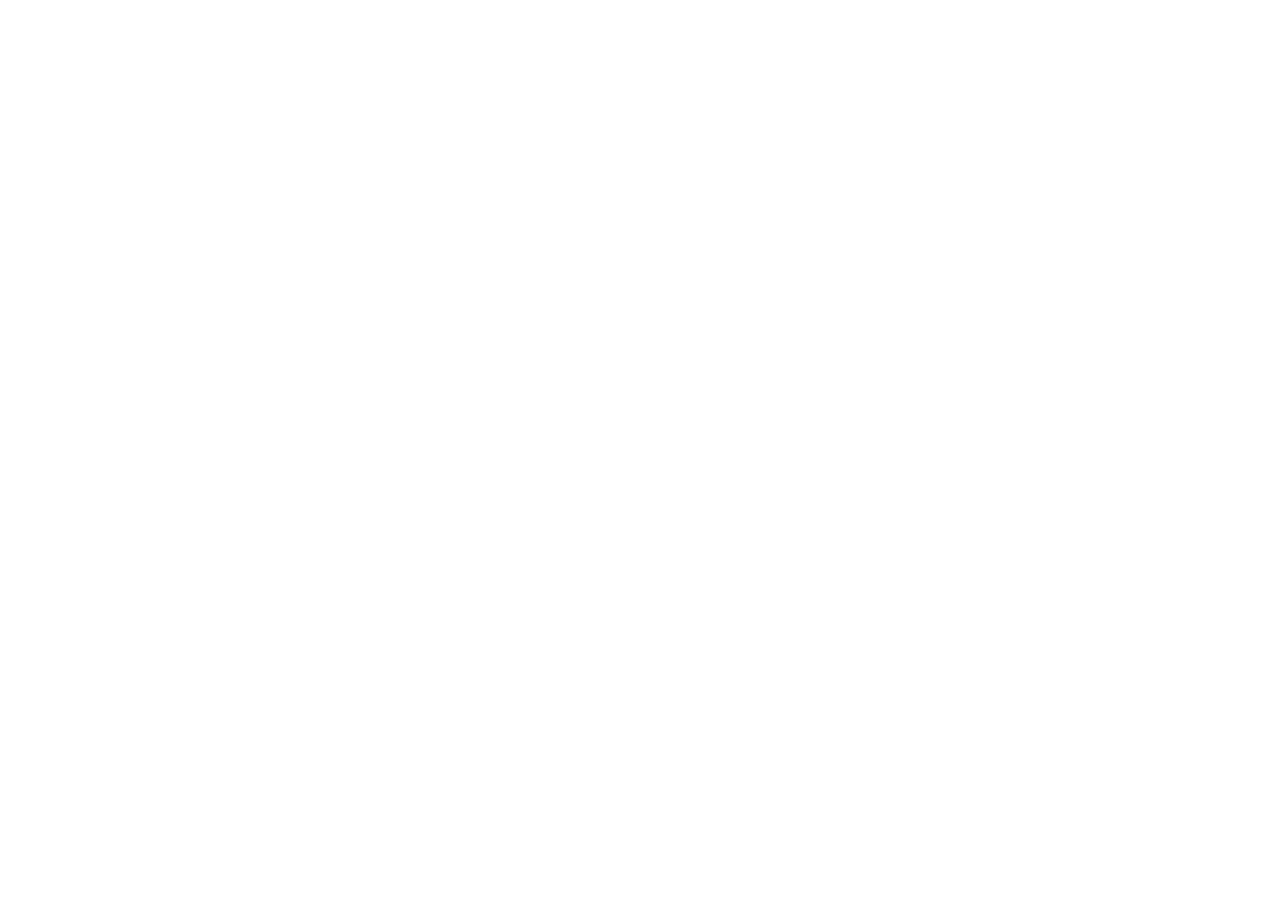
==== commit c2d9f0b8: "Send the old site to vidstow.com The website moved to vidstow.com. Every page here now redirects the" ====
--- a/index.html
+++ b/index.html
@@ -1,3 +1,16 @@
-<!DOCTYPE html><html lang="en"><head><meta charSet="utf-8"/><meta name="viewport" content="width=device-width, initial-scale=1"/><link rel="stylesheet" href="/_next/static/css/index.wCcqklIz.css" data-rsc-css-href="/_next/static/css/index.wCcqklIz.css" data-precedence="vite-rsc/importer-resources"/><link rel="modulepreload" fetchPriority="low" href="/_next/static/chunks/index-MyOkTmjf.js"/><script src="/_next/static/chunks/rolldown-runtime-C60lm6uB.js" type="module" async=""></script><script src="/_next/static/chunks/framework-BgSIrAUN.js" type="module" async=""></script><script async="" type="module" src="https://static.cloudflareinsights.com/beacon.min.js" data-cf-beacon="{&quot;token&quot;:&quot;eeed72c71acc4dbf9d6d6ca7156ed54f&quot;}"></script><link rel="modulepreload" href="/_next/static/chunks/layout-segment-context-DMXJ9Au9.js" crossorigin=""/><link rel="modulepreload" href="/_next/static/chunks/page-B6AAJMGu.js" crossorigin=""/><title>VidStow — Paste a YouTube link. Choose what to save. Download locally.</title><meta name="description" content="Free, open-source desktop app for videos, Shorts, and playlists. Curated quality and audio choices, playlist selection, and a local queue you can pause, resume, or retry."/><meta property="og:title" content="VidStow — Paste a YouTube link. Choose what to save. Download locally."/><meta property="og:description" content="Free, open-source desktop app. Curated quality and audio choices, playlist selection, and a local queue."/><meta property="og:image" content="https://vidstow.github.io/og.png"/><meta property="og:image:width" content="1536"/><meta property="og:image:height" content="1024"/><meta property="og:image:alt" content="VidStow product preview"/><meta name="twitter:card" content="summary_large_image"/><meta name="twitter:title" content="VidStow — Paste a YouTube link. Choose what to save. Download locally."/><meta name="twitter:description" content="Free, open-source desktop app. Curated quality and audio choices, playlist selection, and a local queue."/><meta name="twitter:image" content="https://vidstow.github.io/og.png"/><link rel="shortcut icon" href="/brand-mark.png"/><link rel="icon" href="/brand-mark.svg"/><link rel="apple-touch-icon" href="/apple-touch-icon.png"/><link rel="canonical" href="https://vidstow.github.io"/><script>Object.assign(((self[Symbol.for("vinext.navigationRuntime")]??={bootstrap:{routeManifest:null},functions:{}}).bootstrap.rsc??={rsc:[]}),{params:{},nav:{"pathname":"/","searchParams":[]}})</script><link rel="modulepreload" href="/_next/static/chunks/index-MyOkTmjf.js" />
-</head><body><a class="skip-link" href="#main-content">Skip to content</a><nav class="site-nav" aria-label="Site"><a class="site-brand" href="#top"><svg width="28" height="28" viewBox="0 0 32 32" fill="none" aria-hidden="true"><rect width="32" height="32" rx="8" fill="#2f6fed"></rect><rect x="14.2" y="6.2" width="3.6" height="9.2" rx=".85" fill="#fff"></rect><path d="M16 20.2 9 13h14L16 20.2Z" fill="#fff"></path><path d="M8.5 18.75v4.4A2.1 2.1 0 0 0 10.6 25.25h10.8a2.1 2.1 0 0 0 2.1-2.1v-4.4" stroke="#fff" stroke-width="2.3" stroke-linecap="round"></path></svg><span>VidStow</span></a><div><a href="https://github.com/vidstow/vidstow">GitHub</a><a href="https://github.com/sponsors/tejasa97">Sponsor</a><a class="nav-download" href="#get-vidstow">Get VidStow</a></div></nav><main id="main-content"><section class="hero" id="top"><div class="hero-copy"><h1>Paste a YouTube link. Choose what to save.<em>Download locally.</em></h1><p class="lede">Free, open-source desktop app for videos, Shorts, and playlists. Curated quality and audio choices, playlist selection, and a local queue you can pause, resume, or retry.</p><div class="hero-actions"><a class="button primary" href="#get-vidstow">Install with Homebrew</a><a class="button secondary" href="https://github.com/vidstow/vidstow#run-locally">Build from source</a></div><p class="hero-platforms">macOS Apple Silicon beta · or grab the <a href="https://github.com/vidstow/vidstow/releases/download/v0.1.0-beta.4/VidStow-0.1.0-beta.4-darwin-arm64.zip">ZIP archive</a></p></div><div class="demo-stage"><div class="demo-shell" role="img" aria-label="VidStow video and playlist download workflow"><span class="traffic" aria-hidden="true"><i></i><i></i><i></i></span><div class="demo-app" inert=""><aside class="vs-sidebar"><div class="vs-brand"><span class="vs-brand-mark"><img src="/brand-mark.svg" alt=""/></span><span>VidStow</span></div><nav><ul><li><div class="vs-nav-item is-active"><span class="vs-nav-icon"><svg viewBox="0 0 24 24" aria-hidden="true" fill="none" stroke="currentColor" stroke-width="1.7" stroke-linecap="round" stroke-linejoin="round"><path d="M3 11l9-7 9 7v9a2 2 0 0 1-2 2h-4v-7H9v7H5a2 2 0 0 1-2-2z"></path></svg></span><span class="vs-nav-label">Home</span></div></li><li><div class="vs-nav-item"><span class="vs-nav-icon"><svg viewBox="0 0 24 24" aria-hidden="true" fill="none" stroke="currentColor" stroke-width="1.7" stroke-linecap="round" stroke-linejoin="round"><path d="M4 6h16M4 12h16M4 18h10"></path></svg></span><span class="vs-nav-label">Queue</span></div></li><li><div class="vs-nav-item"><span class="vs-nav-icon"><svg viewBox="0 0 24 24" aria-hidden="true" fill="none" stroke="currentColor" stroke-width="1.7" stroke-linecap="round" stroke-linejoin="round"><path d="M12 4v12m0 0-4-4m4 4 4-4M5 20h14"></path></svg></span><span class="vs-nav-label">Downloads</span></div></li></ul></nav><nav class="vs-utility"><ul><li><div class="vs-nav-item"><span class="vs-nav-icon"><svg viewBox="0 0 24 24" aria-hidden="true" fill="none" stroke="currentColor" stroke-width="1.7" stroke-linecap="round" stroke-linejoin="round"><circle cx="12" cy="12" r="2.5"></circle><path d="M19.4 15a1.7 1.7 0 0 0 .3 1.8l.1.1a2 2 0 1 1-2.8 2.8l-.1-.1a1.7 1.7 0 0 0-1.8-.3 1.7 1.7 0 0 0-1 1.5V21a2 2 0 0 1-4 0v-.1a1.7 1.7 0 0 0-1.1-1.5 1.7 1.7 0 0 0-1.8.3l-.1.1a2 2 0 1 1-2.8-2.8l.1-.1a1.7 1.7 0 0 0 .3-1.8 1.7 1.7 0 0 0-1.5-1H3a2 2 0 0 1 0-4h.1a1.7 1.7 0 0 0 1.5-1.1 1.7 1.7 0 0 0-.3-1.8l-.1-.1a2 2 0 1 1 2.8-2.8l.1.1a1.7 1.7 0 0 0 1.8.3H9a1.7 1.7 0 0 0 1-1.5V3a2 2 0 0 1 4 0v.1a1.7 1.7 0 0 0 1 1.5 1.7 1.7 0 0 0 1.8-.3l.1-.1a2 2 0 1 1 2.8 2.8l-.1.1a1.7 1.7 0 0 0-.3 1.8V9a1.7 1.7 0 0 0 1.5 1H21a2 2 0 0 1 0 4h-.1a1.7 1.7 0 0 0-1.5 1z"></path></svg></span><span class="vs-nav-label">Settings</span></div></li><li><div class="vs-nav-item"><span class="vs-nav-icon"><svg viewBox="0 0 24 24" aria-hidden="true" fill="none" stroke="currentColor" stroke-width="1.7" stroke-linecap="round" stroke-linejoin="round"><circle cx="12" cy="12" r="9"></circle><path d="M12 11v5M12 8h.01"></path></svg></span><span class="vs-nav-label">About</span></div></li></ul></nav><div class="vs-ffmpeg"><i></i><div><strong>FFmpeg</strong><span>Ready</span></div></div></aside><main class="demo-main"><div class="vs-screen is-visible" aria-hidden="false"><section class="vs-home-page"><header class="vs-page-header"><h1>Download from YouTube</h1><p>Paste a public YouTube video, Short, or playlist URL to analyze it and choose your download.</p></header><div class="vs-analyze-bar"><div class="vs-input">https://www.youtube.com/watch?v=…, shorts/…, or playlist?list=…<span class="vs-caret"></span></div><div class="vs-primary">Analyze</div></div><section class="vs-welcome"><div><svg viewBox="0 0 24 24" aria-hidden="true" fill="none" stroke="currentColor" stroke-width="1.7" stroke-linecap="round" stroke-linejoin="round"><path d="M12 4v12m0 0-4-4m4 4 4-4M5 20h14"></path></svg></div><h2>Add a YouTube link</h2><p>VidStow reviews a public video, Short, or playlist, then shows the files you’ll get before anything downloads.</p></section></section></div><div class="vs-screen" aria-hidden="true"><section class="vs-home-page vs-fill"><header class="vs-page-header"><h1>Download from YouTube</h1></header><div class="vs-analyze-bar"><div class="vs-input has-value">https://www.youtube.com/watch?v=aqz-KE-bpKQ<span class="vs-caret"></span></div><div class="vs-primary">Analyze</div></div><section class="vs-workspace vs-workspace-video"><header class="vs-identity"><div class="vs-identity-thumb-wrap"><img class="vs-identity-thumb" src="/demo-big-buck-bunny.jpg" alt=""/><span>10:34</span></div><div class="vs-identity-copy"><strong>Big Buck Bunny 60fps 4K - Official Blender Foundation Short Film</strong><span>Blender</span><small>10:34</small></div><div class="vs-policy"><h2>Choose Download</h2><div class="vs-segment"><b>Video</b><span>Audio</span></div></div></header><div class="vs-plan-list"><div class="vs-plan-row selected"><i></i><div><strong>Best available <em>Recommended</em></strong><small>MP4 · H.264</small></div><span>~180 MB</span></div><div class="vs-plan-row"><i></i><div><strong>Up to 1080p</strong><small>MP4 · H.264</small></div><span>~85 MB</span></div></div><footer class="vs-save-bar"><div class="vs-destination"><span>Save to</span><strong>/Users/Shared/VidStow</strong><small>Best available · MP4 · ~180 MB</small></div><button class="vs-secondary">Change…</button><button class="vs-primary vs-add">Add to Queue</button></footer></section></section></div><div class="vs-screen" aria-hidden="true"><section class="vs-home-page vs-fill"><header class="vs-page-header"><h1>Download from YouTube</h1></header><div class="vs-analyze-bar"><div class="vs-input has-value">https://www.youtube.com/playlist?list=NASA-mission-highlights<span class="vs-caret"></span></div><div class="vs-primary">Analyze</div></div><section class="vs-workspace"><header class="vs-identity"><img class="vs-identity-thumb" src="/demo-nasa-artemis.jpg" alt=""/><div class="vs-identity-copy"><strong>NASA Mission Highlights</strong><span><b>Playlist</b> · NASA · <!-- -->2<!-- --> videos</span><small>2<!-- --> of <!-- -->2<!-- --> selected</small></div><div class="vs-policy"><h2>Format</h2><p class="vs-policy-note">Every selected video uses this format.</p><div class="vs-segment"><b>Video</b><span>Audio</span></div><div class="vs-select">Up to 1080p <span>⌄</span></div></div></header><div class="vs-toolbar"><div class="vs-check-label"><i class="vs-check checked">✓</i>All available</div><button>Clear</button><div class="vs-range"><span>Range</span><i>1</i><span>–</span><i>2</i><button>Apply</button></div><div class="vs-search">Search playlist…</div></div><div class="vs-entry-list"><article class="vs-entry selected"><i class="vs-check checked">✓</i><span class="vs-number">1</span><img src="/demo-nasa-artemis.jpg" alt=""/><strong>Artemis I: Launch to Splashdown Highlights</strong><span class="vs-meta">2:03</span></article><article class="vs-entry selected"><i class="vs-check checked">✓</i><span class="vs-number">2</span><img src="/demo-nasa-webb.jpg" alt=""/><strong>First Images from the James Webb Space Telescope</strong><span class="vs-meta">3:21</span></article></div><footer class="vs-save-bar"><div class="vs-destination"><span>Save to</span><strong>/Users/Shared/VidStow</strong><small>Playlist folder · NASA Mission Highlights</small></div><button class="vs-secondary">Change…</button><button class="vs-primary vs-add">Add <!-- -->2<!-- --> Videos to Queue</button></footer></section></section></div><div class="vs-screen" aria-hidden="true"><section class="vs-queue-page"><header class="vs-queue-header"><div><h1>Queue</h1><p>2 jobs · 2 running</p></div><div class="vs-header-actions"><button>Pause All</button><button disabled="">Clear Completed</button></div></header><div class="vs-occupancy"><strong>2 of 2 active slots</strong><i></i><span>0 waiting</span><i></i><span>0 paused</span><i></i><span>2<!-- --> of 3 processing</span></div><section class="vs-job-section"><h2>Active &amp; queued <span>2</span></h2><div class="vs-job-list"><section class="vs-collection"><div class="vs-parent-row"><button class="vs-toggle">▾</button><img src="/demo-nasa-artemis.jpg" alt=""/><div class="vs-collection-identity"><h3>NASA Mission Highlights</h3><p>NASA · Up to 1080p · 2 videos</p><div class="vs-collection-progress"><div class="vs-track"><span style="width:7%"></span></div><span>7%</span></div></div><div class="vs-collection-actions"><button>Pause</button><button>Cancel</button></div></div><div class="vs-children"><article class="vs-job-row"><img class="vs-job-thumbnail" src="/demo-nasa-artemis.jpg" alt=""/><div class="vs-job-content"><div class="vs-job-topline"><div class="vs-title-block"><h3>Artemis I: Launch to Splashdown Highlights</h3><p>Up to 1080p · MP4</p></div><span class="vs-badge info"><i></i>Downloading</span><div class="vs-job-actions"><button>Pause</button><button>Cancel</button></div></div><div class="vs-job-progress"><div class="vs-track"><span style="width:8%"></span></div><span>8<!-- -->%</span><span>6.8 MB/s · ETA 14s</span></div></div></article><article class="vs-job-row"><img class="vs-job-thumbnail" src="/demo-nasa-webb.jpg" alt=""/><div class="vs-job-content"><div class="vs-job-topline"><div class="vs-title-block"><h3>First Images from the James Webb Space Telescope</h3><p>Up to 1080p · MP4</p></div><span class="vs-badge info"><i></i>Downloading</span><div class="vs-job-actions"><button>Pause</button><button>Cancel</button></div></div><div class="vs-job-progress"><div class="vs-track"><span style="width:5%"></span></div><span>5<!-- -->%</span><span>6.8 MB/s · ETA 14s</span></div></div></article></div></section></div></section><footer class="vs-queue-footer">Jobs are saved automatically.</footer></section></div></main></div></div><div class="demo-controls"><div class="demo-progress" aria-hidden="true"><span style="width:0%"></span></div><div class="demo-steps"><button type="button" class="is-active" aria-current="step">Paste</button><button type="button" class="">Output</button><button type="button" class="">Entries</button><button type="button" class="">Queue</button><button type="button" class="">Done</button></div><p><span>Paste a video</span><small>Video or playlist → local files</small></p><button type="button" aria-label="Pause demo"><svg viewBox="0 0 24 24" aria-hidden="true" fill="none" stroke="currentColor" stroke-width="1.7" stroke-linecap="round" stroke-linejoin="round"><path d="M9 5v14M15 5v14"></path></svg></button><button type="button" aria-label="Replay demo"><svg viewBox="0 0 24 24" aria-hidden="true" fill="none" stroke="currentColor" stroke-width="1.7" stroke-linecap="round" stroke-linejoin="round"><path d="M4 8V3m0 0h5M4 3l3.5 3.5A8 8 0 1 1 5.2 15"></path></svg></button></div></div></section><section class="features" aria-label="Key features"><div class="features-inner"><h2>Simple on purpose.</h2><p class="features-sub">A short path from a pasted link to a file in your folder.</p><div class="features-grid"><article class="feature-card"><div class="feature-icon"><svg viewBox="0 0 24 24" aria-hidden="true" fill="none" stroke="currentColor" stroke-width="1.7" stroke-linecap="round" stroke-linejoin="round"><path d="M4 7h9M19 7h1M4 17h1M11 17h9"></path><circle cx="16" cy="7" r="2.2"></circle><circle cx="8" cy="17" r="2.2"></circle></svg></div><h3>Curated choices</h3><p>Best-available quality, a 4K cap, original audio, or MP3 — a short, readable list of outputs for every link.</p></article><article class="feature-card"><div class="feature-icon"><svg viewBox="0 0 24 24" aria-hidden="true" fill="none" stroke="currentColor" stroke-width="1.7" stroke-linecap="round" stroke-linejoin="round"><path d="M4 6h11M4 12h11M4 18h7"></path><path d="m16 15 2 2 4-4"></path></svg></div><h3>Playlist review</h3><p>Open a playlist of up to 500 entries, select the videos you want, or apply a position range before anything downloads.</p></article><article class="feature-card"><div class="feature-icon"><svg viewBox="0 0 24 24" aria-hidden="true" fill="none" stroke="currentColor" stroke-width="1.7" stroke-linecap="round" stroke-linejoin="round"><path d="M5 6v12M9.5 6v12"></path><path d="m15 7.5 6 4.5-6 4.5z"></path></svg></div><h3>A queue you control</h3><p>Pause, resume, retry, or cancel any job. The queue is saved automatically, so your list survives a restart.</p></article></div></div></section><section class="why" aria-label="Why VidStow"><div class="why-inner"><div class="why-intro"><h2>Review before downloading.<em>Then keep control of the queue.</em></h2><p>Choose entries and outputs before anything starts, then pause, resume, retry, cancel, or open work as each job allows.</p></div><div class="why-panel"><table class="why-table"><caption class="sr-only">How VidStow compares with converter sites, the terminal, and closed desktop apps</caption><thead><tr><th scope="col">Other options</th><th scope="col">VidStow</th></tr></thead><tbody><tr><th scope="row">Converter sites<small>The file may go through someone else’s server.</small></th><td>VidStow writes downloads to your chosen local folder.</td></tr><tr><th scope="row">The terminal<small>Powerful, but choosing a format and following the queue is often hard to read.</small></th><td>Curated output choices, playlist review, and an expandable collection queue.</td></tr><tr><th scope="row">Closed desktop apps<small>Features, limits, and update behavior can be difficult to inspect.</small></th><td>Free and Apache 2.0 licensed. A <a href="https://github.com/sponsors/tejasa97">$5 contribution</a> is optional.</td></tr></tbody></table><p class="why-note">The beta supports public, on-demand YouTube videos, Shorts, and playlists. Review up to 500 entries, select individual videos or a range, and choose capped video quality, original audio, or MP3. Channels, search, live streams, authenticated downloads, and other sites remain outside the supported scope for now.</p></div></div></section><section class="info-section" aria-label="Get VidStow and frequently asked questions"><div class="info-inner"><aside class="get-panel" id="get-vidstow"><p class="get-kicker">Open-source beta</p><h2>Get VidStow</h2><p class="download-lede">v0.1.0-beta.4 is a macOS Apple Silicon preview. The recommended install is VidStow’s <a href="https://github.com/vidstow/homebrew-tap">Homebrew tap</a> — the cask brings FFmpeg along and handles the unsigned-beta caveats. The verified ZIP and a source build remain alternatives.</p><div class="download-cta"><div class="install-command"><code><span class="prompt">$</span>brew tap vidstow/tap<!-- -->
-<span class="prompt">$</span>brew install --cask vidstow</code><button type="button" class="" aria-label="Copy install command">Copy</button></div><div class="download-actions"><a class="button secondary" href="https://github.com/vidstow/vidstow/releases/download/v0.1.0-beta.4/VidStow-0.1.0-beta.4-darwin-arm64.zip">Download ZIP</a><a class="button secondary" href="https://github.com/vidstow/vidstow#run-locally">Build from source</a></div><p class="download-also"><span>Also</span><a href="https://github.com/vidstow/vidstow/releases/download/v0.1.0-beta.4/SHA256SUMS"><svg viewBox="0 0 24 24" aria-hidden="true" fill="none" stroke="currentColor" stroke-width="1.7" stroke-linecap="round" stroke-linejoin="round"><path d="M9 4 7 20M17 4l-2 16M4.5 9h16M3.5 15h16"></path></svg>SHA256SUMS</a><a href="https://github.com/vidstow/vidstow/releases/tag/v0.1.0-beta.4"><svg viewBox="0 0 24 24" aria-hidden="true" fill="none" stroke="currentColor" stroke-width="1.7" stroke-linecap="round" stroke-linejoin="round"><path d="M7 3h7l4 4v14H7z"></path><path d="M14 3v4h4M10.5 12h6M10.5 16h6"></path></svg>Release notes</a><a href="https://github.com/vidstow/vidstow"><svg viewBox="0 0 24 24" aria-hidden="true" fill="none" stroke="currentColor" stroke-width="1.7" stroke-linecap="round" stroke-linejoin="round"><path d="m8 8-4 4 4 4M16 8l4 4-4 4"></path></svg>Source on GitHub</a></p></div><p class="ffmpeg-note"><strong>FFmpeg and signing depend on the install path.</strong> The cask installs FFmpeg and FFprobe and, after verifying the release checksum, removes macOS quarantine so the ad-hoc-signed app opens normally. Direct ZIP installs are not notarized; install FFmpeg yourself (for example, <code>brew install ffmpeg</code>) and use macOS’s explicit Open flow if required.</p></aside><section class="faq"><h2>Questions</h2><div class="faq-list"><details><summary>Is VidStow free?</summary><p>Yes. The full app is free and Apache 2.0 licensed. An optional<!-- --> <a href="https://github.com/sponsors/tejasa97">$5 contribution</a> supports signing, testing, and continued development; it does not unlock features.</p></details><details><summary>Does VidStow upload videos to its own server?</summary><p>No. There is no VidStow conversion or storage service. The desktop app works locally while contacting the services needed for the download.</p></details><details><summary>Can I download a prebuilt app?</summary><p>Yes, for macOS on Apple Silicon. The recommended install is the <a href="https://github.com/vidstow/homebrew-tap">Homebrew cask</a>: it installs FFmpeg and FFprobe, verifies the release checksum, and removes macOS quarantine so the ad-hoc-signed app launches. You can also <a href="https://github.com/vidstow/vidstow/releases/download/v0.1.0-beta.4/VidStow-0.1.0-beta.4-darwin-arm64.zip">download the verified ZIP</a>. Windows, Linux, and Intel Mac packages are outside this beta; those users can <a href="https://github.com/vidstow/vidstow#run-locally">build from source</a> without a support promise.</p></details><details><summary>Which links are supported?</summary><p>The beta supports public, on-demand YouTube video, Short, and playlist URLs. For now, it does not expose channels, search, live streams, authenticated media, or other sites.</p></details><details><summary>What can I choose before downloading?</summary><p>For one video or Short, VidStow shows the available curated video and audio outputs. For a playlist, you can select available entries, apply a position range, search the list, and choose a shared video-quality cap or audio policy before adding the collection.</p></details><details><summary>Do I need FFmpeg?</summary><p>Not with Homebrew — the cask installs FFmpeg and FFprobe for you. If you use the ZIP, VidStow needs an installed pair for stream merging and MP3 conversion, detected on your PATH, in Homebrew’s default prefixes, or via a pair you choose;<!-- --> <code>brew install ffmpeg</code> covers it.</p></details><details><summary>How do I update VidStow?</summary><p>There is no in-app updater yet. With Homebrew, run <code>brew update &amp;&amp; brew upgrade --cask vidstow</code>. If you installed from the ZIP, download the next release and replace the app in Applications.</p></details><details><summary>What am I allowed to download?</summary><p>Only videos you have permission to save — your own uploads, openly licensed material, or content you otherwise have the rights to keep. Please follow YouTube’s Terms of Service and applicable copyright law.</p></details><details><summary>Where do I report a problem?</summary><p>Use <a href="https://github.com/vidstow/vidstow/issues">GitHub Issues</a> and include the privacy-safe diagnostics from VidStow Settings when relevant.</p></details></div></section></div></section></main><footer><div class="footer-top"><a class="site-brand" href="#top"><svg width="28" height="28" viewBox="0 0 32 32" fill="none" aria-hidden="true"><rect width="32" height="32" rx="8" fill="#2f6fed"></rect><rect x="14.2" y="6.2" width="3.6" height="9.2" rx=".85" fill="#fff"></rect><path d="M16 20.2 9 13h14L16 20.2Z" fill="#fff"></path><path d="M8.5 18.75v4.4A2.1 2.1 0 0 0 10.6 25.25h10.8a2.1 2.1 0 0 0 2.1-2.1v-4.4" stroke="#fff" stroke-width="2.3" stroke-linecap="round"></path></svg><span>VidStow</span></a><p>Transparent, local-first video saving.</p></div><div class="footer-bottom"><nav aria-label="Footer"><a href="https://github.com/vidstow/vidstow">GitHub</a><a href="https://github.com/vidstow/vidstow/blob/main/LICENSE">Apache 2.0</a><a href="https://github.com/vidstow/vidstow/issues">Issues</a><a href="https://github.com/sponsors/tejasa97">Sponsor</a></nav><div class="footer-meta"><span class="footer-status">v0.1.0-beta.4 · macOS Apple Silicon</span><p class="footer-note">Only download videos you have permission to save.</p></div></div></footer><script type="module" src="/_next/static/chunks/index-MyOkTmjf.js" id="_R_" async=""></script><script>((self[Symbol.for("vinext.navigationRuntime")]??={bootstrap:{routeManifest:null},functions:{}}).bootstrap.rsc??={rsc:[]}).rsc.push("2:I[\"8c0f216c4604\",[],\"Children\",1]\n")</script><script>((self[Symbol.for("vinext.navigationRuntime")]??={bootstrap:{routeManifest:null},functions:{}}).bootstrap.rsc??={rsc:[]}).rsc.push("3:I[\"593f344dc510\",[],\"GlobalErrorBoundary\",1]\n")</script><script>((self[Symbol.for("vinext.navigationRuntime")]??={bootstrap:{routeManifest:null},functions:{}}).bootstrap.rsc??={rsc:[]}).rsc.push("4:I[\"0b874ad30386\",[],\"default\",1]\n")</script><script>((self[Symbol.for("vinext.navigationRuntime")]??={bootstrap:{routeManifest:null},functions:{}}).bootstrap.rsc??={rsc:[]}).rsc.push("5:I[\"593f344dc510\",[],\"ErrorBoundary\",1]\n")</script><script>((self[Symbol.for("vinext.navigationRuntime")]??={bootstrap:{routeManifest:null},functions:{}}).bootstrap.rsc??={rsc:[]}).rsc.push("6:I[\"15c18cfaeeff\",[],\"LayoutSegmentProvider\",1]\n")</script><script>((self[Symbol.for("vinext.navigationRuntime")]??={bootstrap:{routeManifest:null},functions:{}}).bootstrap.rsc??={rsc:[]}).rsc.push("7:I[\"8c0f216c4604\",[],\"Slot\",1]\n")</script><script>((self[Symbol.for("vinext.navigationRuntime")]??={bootstrap:{routeManifest:null},functions:{}}).bootstrap.rsc??={rsc:[]}).rsc.push("8:I[\"9276801271d6\",[],\"AppRouterScrollTarget\",1]\n")</script><script>((self[Symbol.for("vinext.navigationRuntime")]??={bootstrap:{routeManifest:null},functions:{}}).bootstrap.rsc??={rsc:[]}).rsc.push("9:I[\"593f344dc510\",[],\"RedirectBoundary\",1]\n")</script><script>((self[Symbol.for("vinext.navigationRuntime")]??={bootstrap:{routeManifest:null},functions:{}}).bootstrap.rsc??={rsc:[]}).rsc.push(":HL[\"/_next/static/css/index.wCcqklIz.css\",\"style\"     ]\n")</script><script>((self[Symbol.for("vinext.navigationRuntime")]??={bootstrap:{routeManifest:null},functions:{}}).bootstrap.rsc??={rsc:[]}).rsc.push("0:{\"__route\":\"route:/\",\"__interceptionContext\":null,\"__layoutIds\":[\"layout:/\"],\"__rootLayout\":\"/\",\"__sourcePage\":\"/page\",\"page:/\":\"$L1\",\"layout:/\":[[[[\"$\",\"link\",\"css:/_next/static/css/index.wCcqklIz.css\",{\"rel\":\"stylesheet\",\"precedence\":\"vite-rsc/importer-resources\",\"href\":\"/_next/static/css/index.wCcqklIz.css\",\"data-rsc-css-href\":\"/_next/static/css/index.wCcqklIz.css\"}],\"$undefined\"],[\"$\",\"html\",null,{\"lang\":\"en\",\"children\":[\"$\",\"body\",null,{\"children\":[[\"$\",\"$L2\",null,{}],[\"$\",\"script\",null,{\"async\":true,\"type\":\"module\",\"src\":\"https://static.cloudflareinsights.com/beacon.min.js\",\"data-cf-beacon\":\"{\\\"token\\\":\\\"eeed72c71acc4dbf9d6d6ca7156ed54f\\\"}\"}]]}]}]],null],\"route:/\":[[[\"$\",\"meta\",null,{\"charSet\":\"utf-8\"}],[[\"$\",\"title\",\"0\",{\"children\":\"VidStow — Paste a YouTube link. Choose what to save. Download locally.\"}],[\"$\",\"meta\",\"1\",{\"name\":\"description\",\"content\":\"Free, open-source desktop app for videos, Shorts, and playlists. Curated quality and audio choices, playlist selection, and a local queue you can pause, resume, or retry.\"}],[\"$\",\"meta\",\"2\",{\"property\":\"og:title\",\"content\":\"VidStow — Paste a YouTube link. Choose what to save. Download locally.\"}],[\"$\",\"meta\",\"3\",{\"property\":\"og:description\",\"content\":\"Free, open-source desktop app. Curated quality and audio choices, playlist selection, and a local queue.\"}],[\"$\",\"meta\",\"4\",{\"property\":\"og:image\",\"content\":\"https://vidstow.github.io/og.png\"}],[\"$\",\"meta\",\"5\",{\"property\":\"og:image:width\",\"content\":\"1536\"}],[\"$\",\"meta\",\"6\",{\"property\":\"og:image:height\",\"content\":\"1024\"}],[\"$\",\"meta\",\"7\",{\"property\":\"og:image:alt\",\"content\":\"VidStow product preview\"}],[\"$\",\"meta\",\"8\",{\"name\":\"twitter:card\",\"content\":\"summary_large_image\"}],[\"$\",\"meta\",\"9\",{\"name\":\"twitter:title\",\"content\":\"VidStow — Paste a YouTube link. Choose what to save. Download locally.\"}],[\"$\",\"meta\",\"10\",{\"name\":\"twitter:description\",\"content\":\"Free, open-source desktop app. Curated quality and audio choices, playlist selection, and a local queue.\"}],[\"$\",\"meta\",\"11\",{\"name\":\"twitter:image\",\"content\":\"https://vidstow.github.io/og.png\"}],[\"$\",\"link\",\"12\",{\"rel\":\"shortcut icon\",\"href\":\"/brand-mark.png\"}],[\"$\",\"link\",\"13\",{\"rel\":\"icon\",\"href\":\"/brand-mark.svg\"}],[\"$\",\"link\",\"14\",{\"rel\":\"apple-touch-icon\",\"href\":\"/apple-touch-icon.png\"}],[\"$\",\"link\",\"15\",{\"rel\":\"canonical\",\"href\":\"https://vidstow.github.io\"}]],[[\"$\",\"meta\",\"0\",{\"name\":\"viewport\",\"content\":\"width=device-width, initial-scale=1\"}]]],[\"$\",\"$L3\",null,{\"fallback\":\"$4\",\"children\":[\"$\",\"$L5\",null,{\"fallback\":\"$4\",\"children\":[\"$\",\"$L6\",null,{\"providerId\":\"layout:/\",\"segmentMap\":{\"children\":[]},\"children\":[\"$\",\"$L7\",null,{\"id\":\"layout:/\",\"parallelSlots\":\"$undefined\",\"children\":[\"$\",\"$L8\",null,{\"children\":[\"$\",\"$L9\",null,{\"children\":[[\"$\",\"$L6\",null,{\"providerId\":\"page:/\",\"segmentMap\":{\"children\":[\"__PAGE__\"]},\"children\":[\"$\",\"$L7\",null,{\"id\":\"page:/\"}]}],null]}]}]}]}]}]}],null,null],\"__layoutFlags\":{\"layout:/\":\"s\"},\"__artifactCompatibility\":{\"schemaVersion\":1,\"graphVersion\":\"app-route-graph:1177fd80f83fa7b0\",\"deploymentVersion\":\"0a33a38a-3903-4035-ae16-1813c45e84d9\",\"appElementsSchemaVersion\":1,\"rscPayloadSchemaVersion\":1,\"rootBoundaryId\":\"/\",\"renderEpoch\":null},\"__renderObservation\":{\"schemaVersion\":1,\"output\":{\"kind\":\"app-rsc\",\"mountedSlotsFingerprint\":null,\"renderEpoch\":null,\"rootBoundaryId\":\"/\",\"routeId\":\"route:/\"},\"completeness\":\"partial\",\"boundaryOutcome\":{\"kind\":\"unknown\"},\"requestApis\":[{\"kind\":\"connection\",\"status\":\"unknown\"},{\"kind\":\"cookies\",\"status\":\"unknown\"},{\"kind\":\"draftMode\",\"status\":\"unknown\"},{\"kind\":\"headers\",\"status\":\"unknown\"},{\"kind\":\"params\",\"status\":\"unknown\"},{\"kind\":\"searchParams\",\"status\":\"unknown\"}],\"dynamicFetches\":[],\"cacheTags\":[\"/\",\"_N_T_/\",\"_N_T_/index\",\"_N_T_/layout\",\"_N_T_/page\"],\"pathTags\":[\"/\"],\"cacheability\":\"unknown\",\"downgrade\":{\"target\":\"freshRender\",\"reasons\":[{\"code\":\"CP_DOWNGRADE_CACHEABILITY_UNKNOWN\",\"target\":\"freshRender\"},{\"code\":\"CP_DOWNGRADE_INCOMPLETE_OBSERVATION\",\"completeness\":\"partial\",\"target\":\"freshRender\"},{\"code\":\"CP_DOWNGRADE_UNKNOWN_REQUEST_API\",\"requestApi\":\"connection\",\"target\":\"freshRender\"},{\"code\":\"CP_DOWNGRADE_UNKNOWN_REQUEST_API\",\"requestApi\":\"cookies\",\"target\":\"freshRender\"},{\"code\":\"CP_DOWNGRADE_UNKNOWN_REQUEST_API\",\"requestApi\":\"draftMode\",\"target\":\"freshRender\"},{\"code\":\"CP_DOWNGRADE_UNKNOWN_REQUEST_API\",\"requestApi\":\"headers\",\"target\":\"freshRender\"},{\"code\":\"CP_DOWNGRADE_UNKNOWN_REQUEST_API\",\"requestApi\":\"params\",\"target\":\"freshRender\"},{\"code\":\"CP_DOWNGRADE_UNKNOWN_REQUEST_API\",\"requestApi\":\"searchParams\",\"target\":\"freshRender\"}],\"fallback\":{\"kind\":\"breakerFallback\",\"code\":\"CP_PRIVATE_DYNAMIC_DOWNGRADE\",\"mode\":\"renderFresh\",\"scope\":\"affectedOutput\",\"fields\":{\"reasonCodes\":[\"CP_DOWNGRADE_CACHEABILITY_UNKNOWN\",\"CP_DOWNGRADE_INCOMPLETE_OBSERVATION\",\"CP_DOWNGRADE_UNKNOWN_REQUEST_API\",\"CP_DOWNGRADE_UNKNOWN_REQUEST_API\",\"CP_DOWNGRADE_UNKNOWN_REQUEST_API\",\"CP_DOWNGRADE_UNKNOWN_REQUEST_API\",\"CP_DOWNGRADE_UNKNOWN_REQUEST_API\",\"CP_DOWNGRADE_UNKNOWN_REQUEST_API\"],\"target\":\"freshRender\"}},\"isPublicCacheCandidate\":false}}}\n")</script><script>((self[Symbol.for("vinext.navigationRuntime")]??={bootstrap:{routeManifest:null},functions:{}}).bootstrap.rsc??={rsc:[]}).rsc.push("a:I[\"6efdf509a785\",[],\"default\",1]\n")</script><script>((self[Symbol.for("vinext.navigationRuntime")]??={bootstrap:{routeManifest:null},functions:{}}).bootstrap.rsc??={rsc:[]}).rsc.push("1:[\"$\",\"$La\",null,{\"params\":\"$@b\",\"searchParams\":\"$@c\"}]\n")</script><script>((self[Symbol.for("vinext.navigationRuntime")]??={bootstrap:{routeManifest:null},functions:{}}).bootstrap.rsc??={rsc:[]}).rsc.push("b:{}\n")</script><script>((self[Symbol.for("vinext.navigationRuntime")]??={bootstrap:{routeManifest:null},functions:{}}).bootstrap.rsc??={rsc:[]}).rsc.push("c:{}\n")</script><script>Object.assign(((self[Symbol.for("vinext.navigationRuntime")]??={bootstrap:{routeManifest:null},functions:{}}).bootstrap.rsc??={rsc:[]}),{"initialCacheKind":"dynamic"});((self[Symbol.for("vinext.navigationRuntime")]??={bootstrap:{routeManifest:null},functions:{}}).bootstrap.rsc??={rsc:[]}).done=true</script></body></html>+<!doctype html>
+<html lang="en">
+<head>
+<meta charset="utf-8">
+<meta name="viewport" content="width=device-width, initial-scale=1">
+<title>VidStow has moved to vidstow.com</title>
+<meta name="robots" content="noindex">
+<link rel="canonical" href="https://vidstow.com/">
+<meta http-equiv="refresh" content="0; url=https://vidstow.com/">
+<script>location.replace("https://vidstow.com" + location.pathname + location.search + location.hash);</script>
+<style>body{margin:0;min-height:100vh;display:grid;place-items:center;background:#0b0d12;color:#c9ced8;font:16px/1.5 system-ui,sans-serif}a{color:#7fb0ff}</style>
+</head>
+<body>
+<p>VidStow now lives at <a href="https://vidstow.com/">vidstow.com</a>.</p>
+</body>
+</html>
